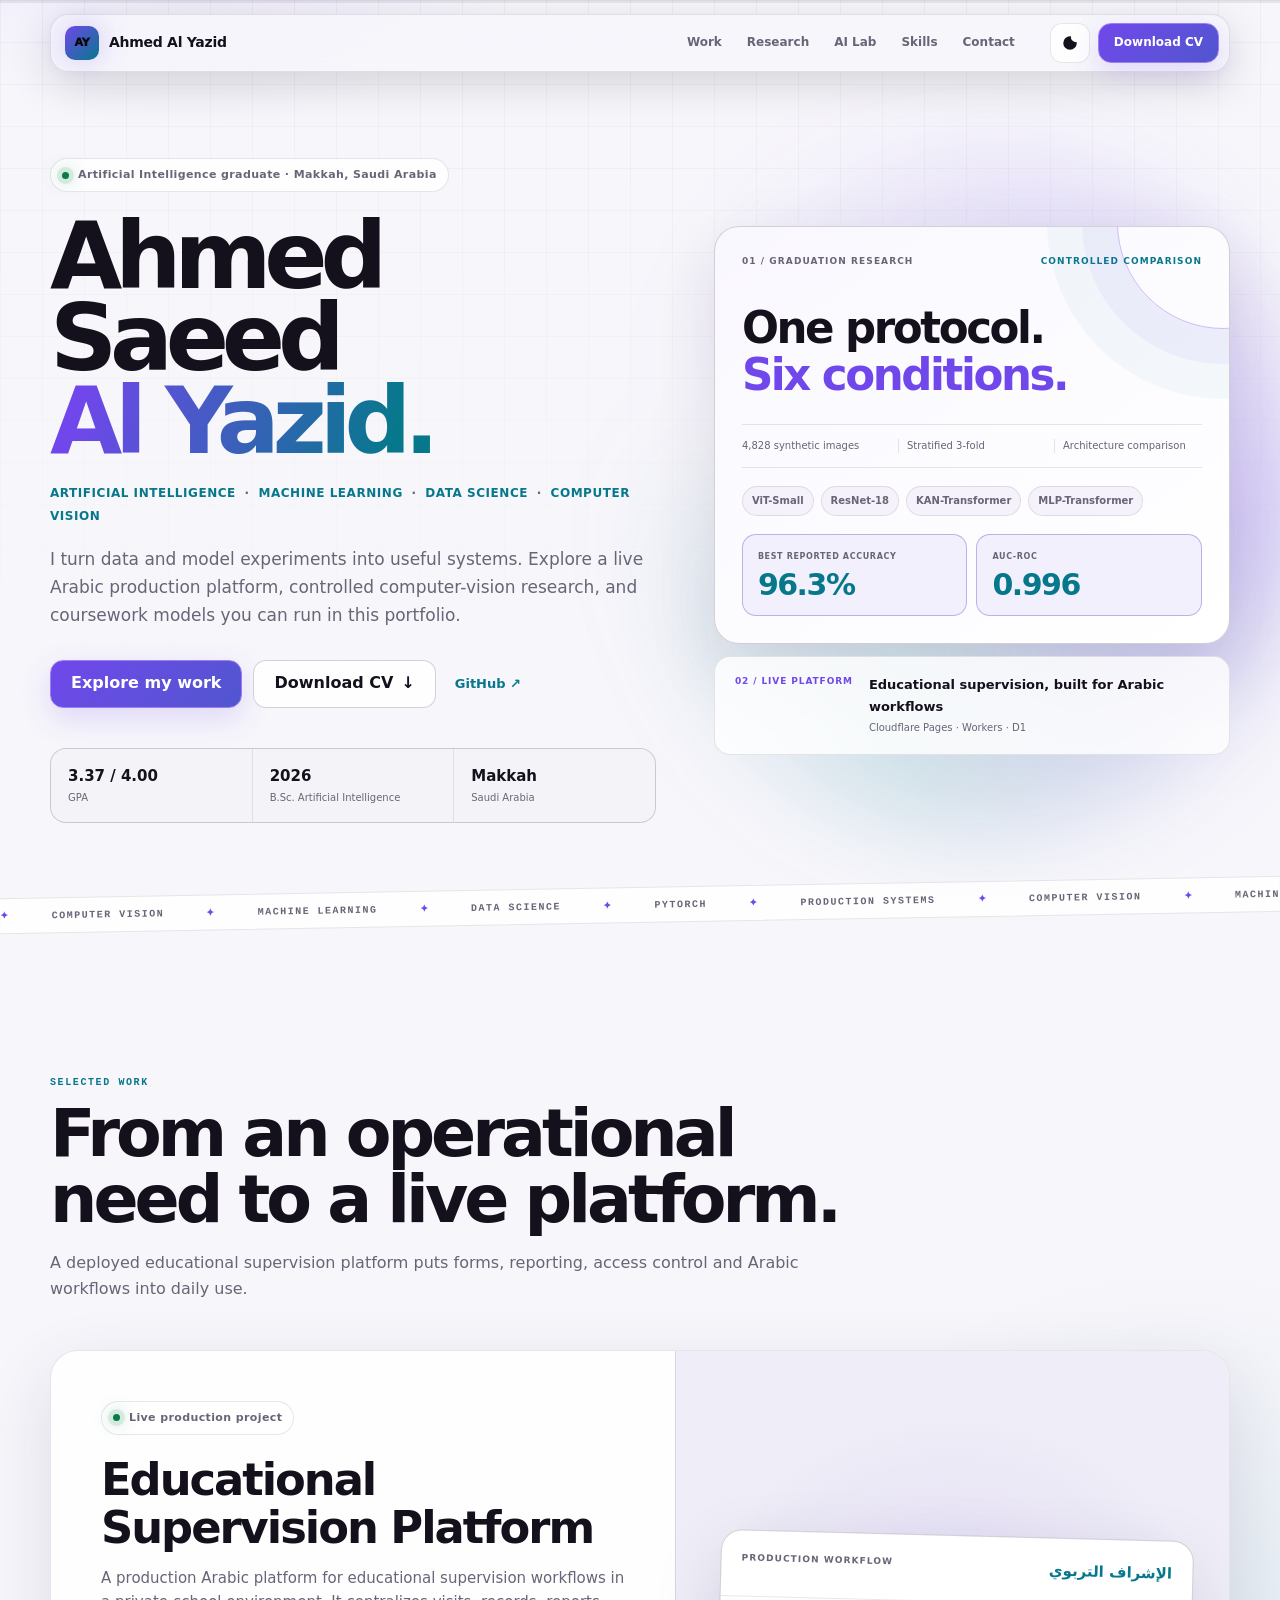
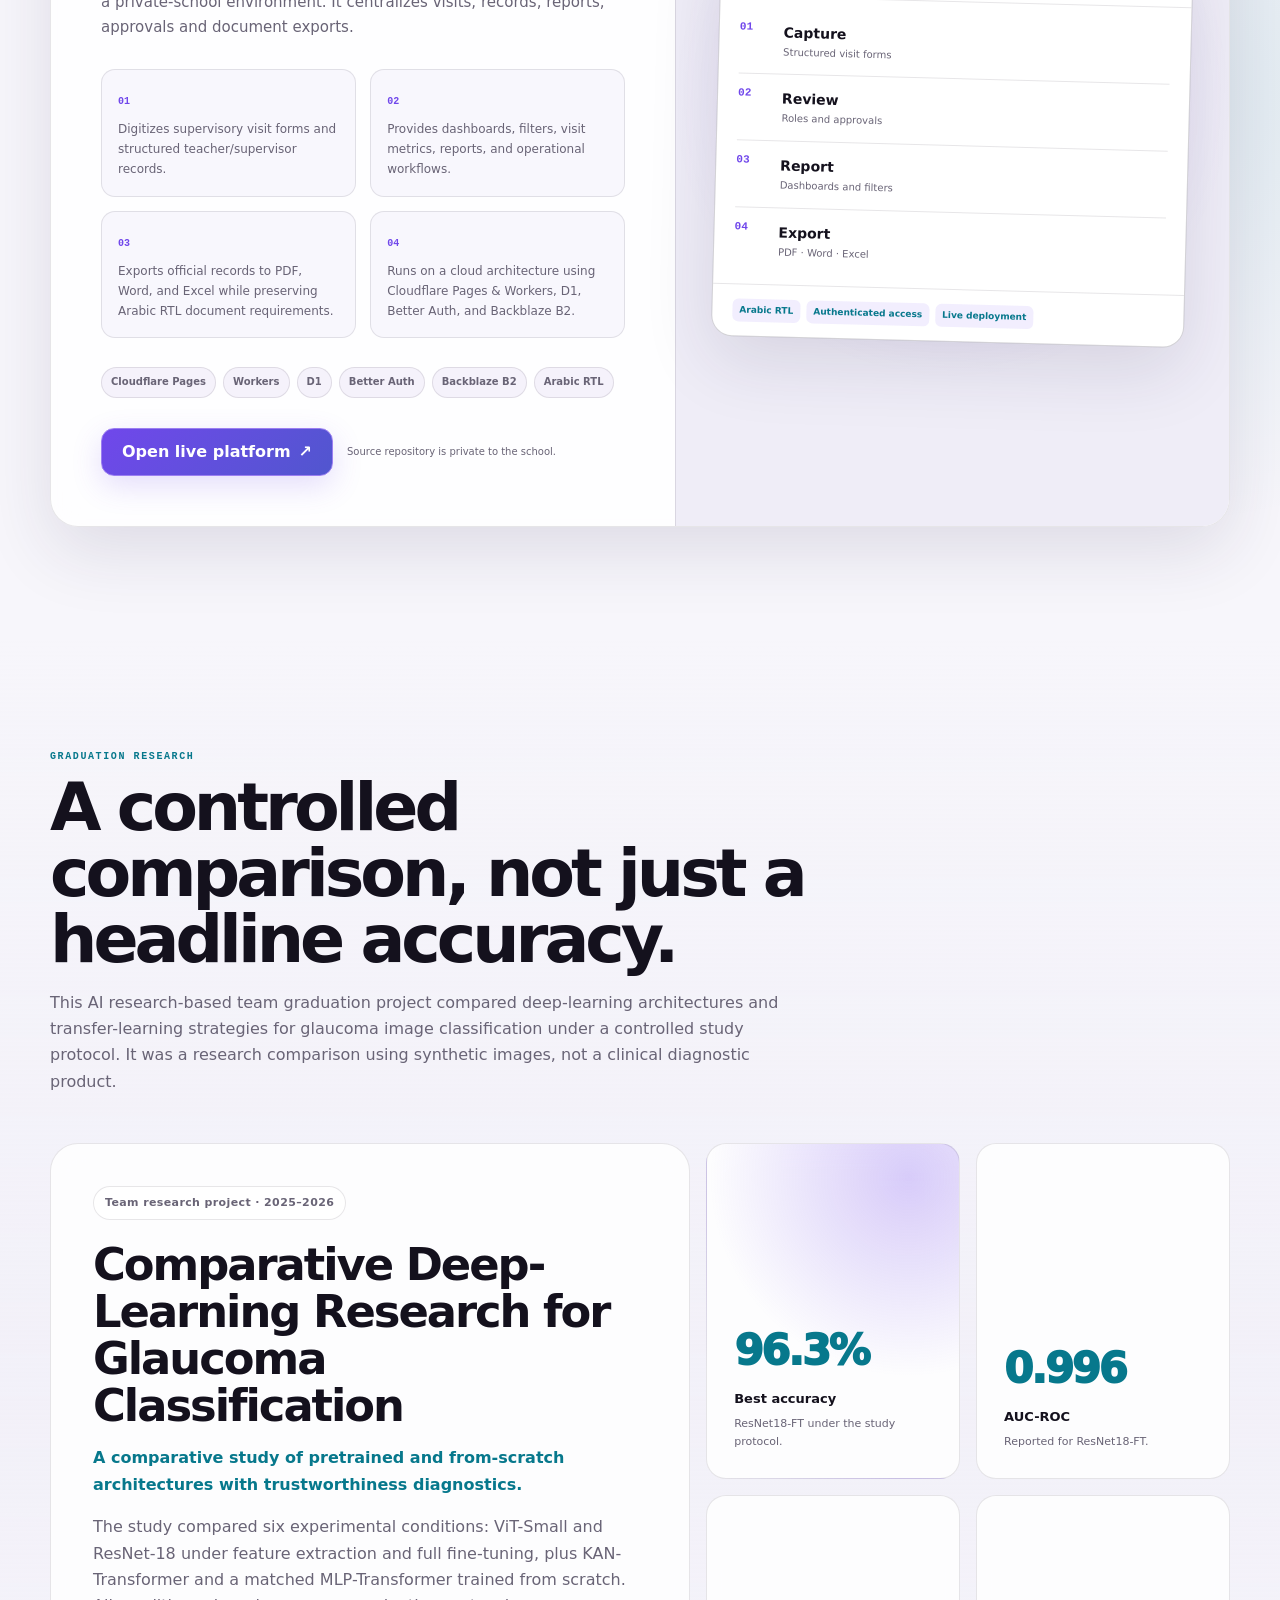
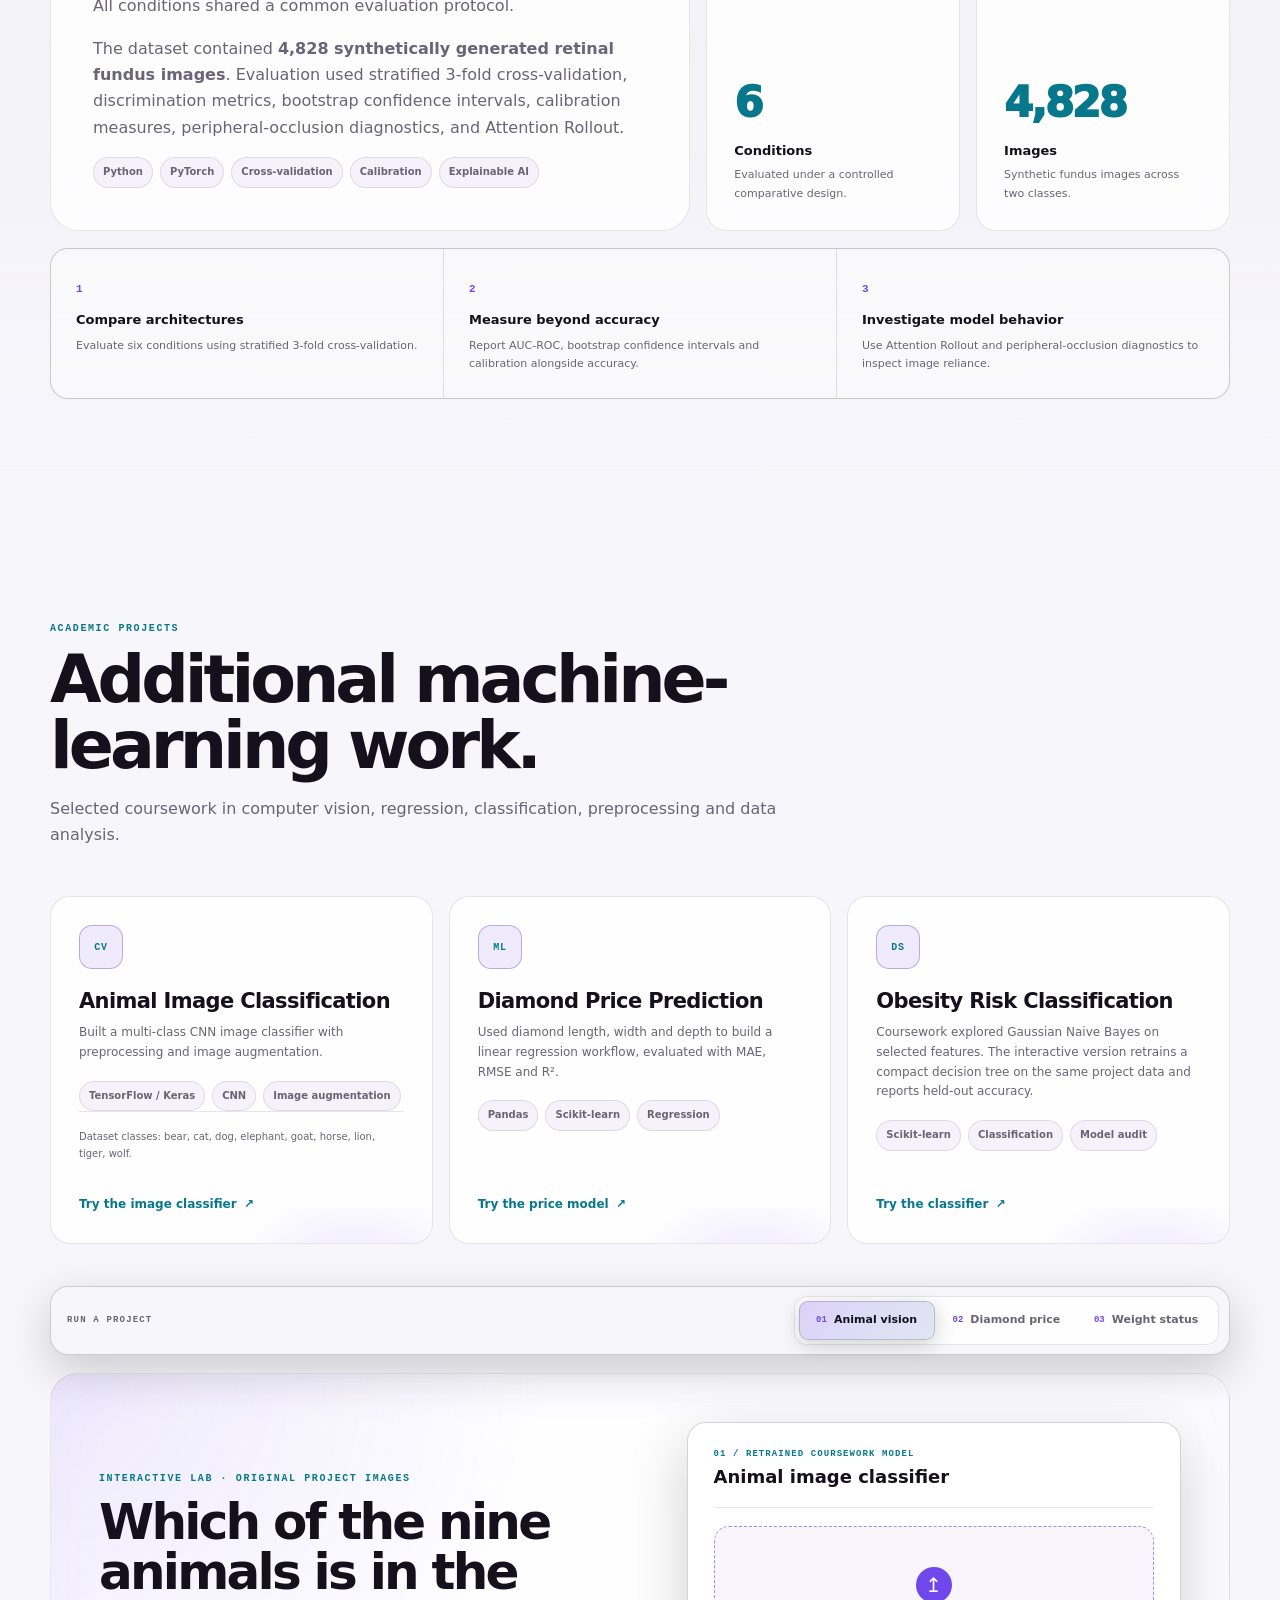
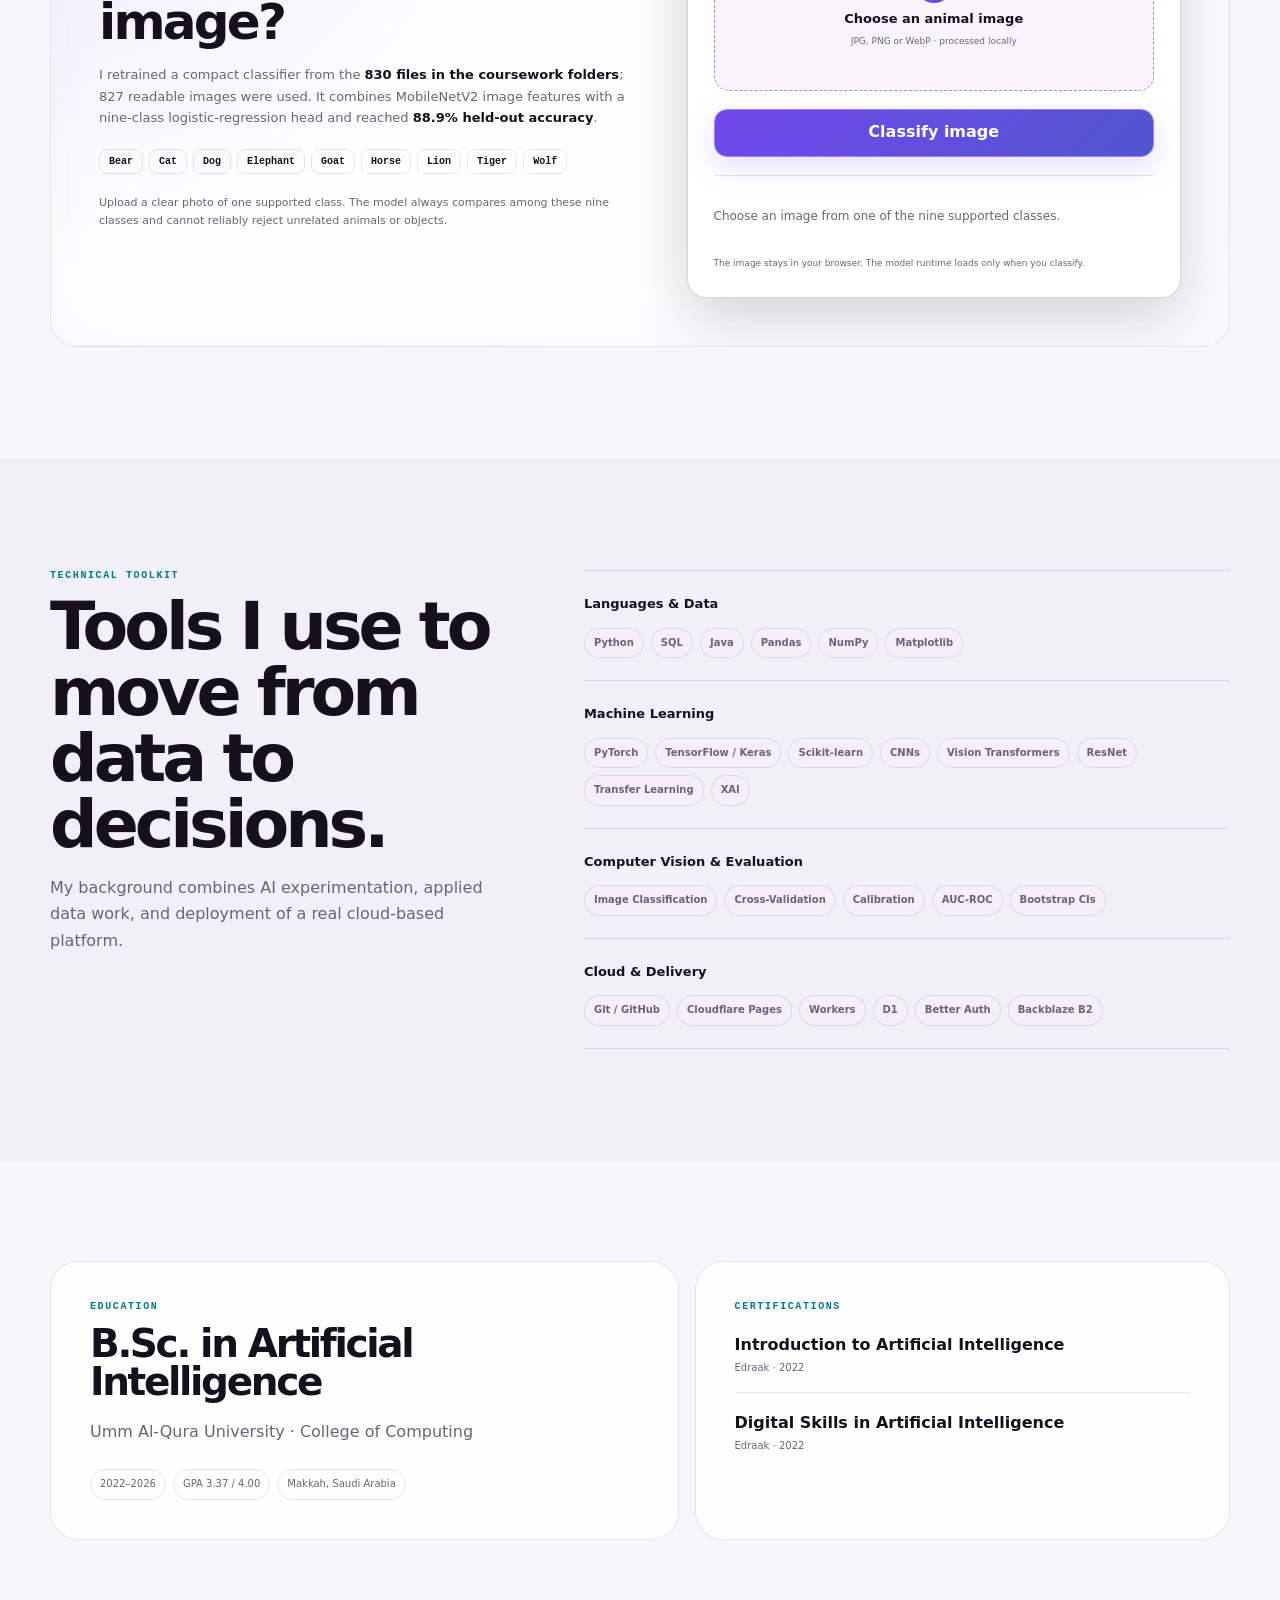
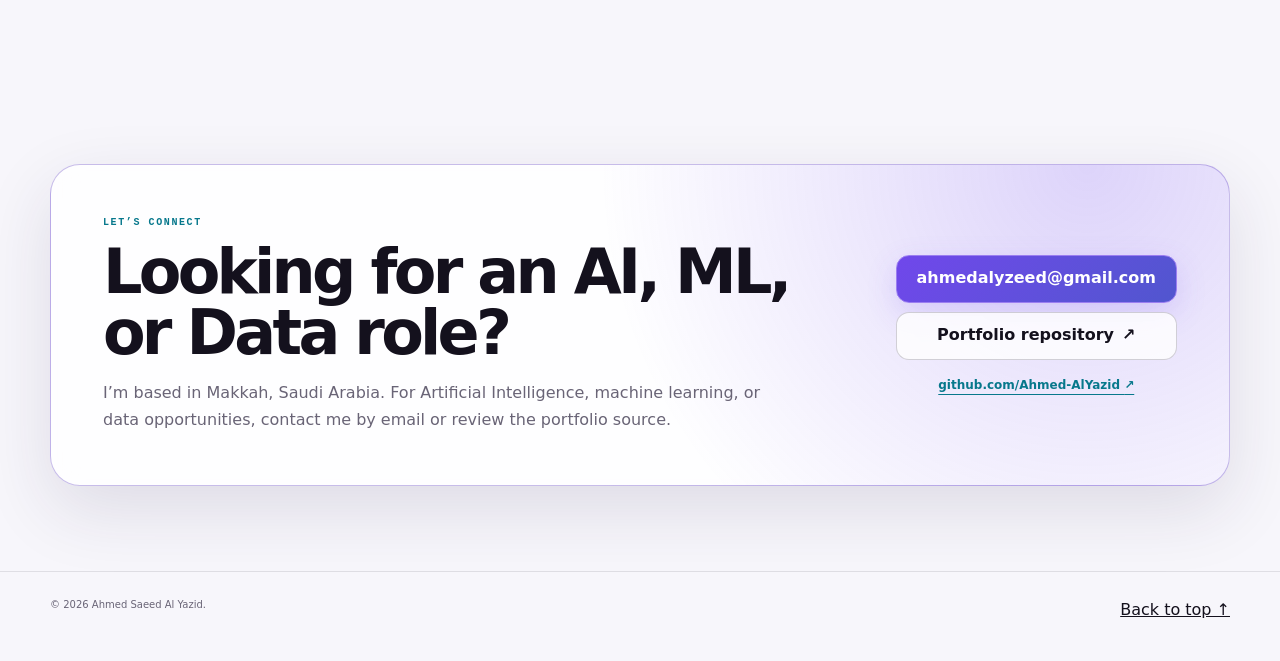
==== index.html @ 0f3a3358 "fix: stabilize progress while switching labs" ====
<!doctype html>
<html lang="en">
<head>
  <meta charset="utf-8" />
  <meta name="viewport" content="width=device-width, initial-scale=1" />
  <meta name="theme-color" content="#07070b" />
  <meta name="description" content="Ahmed Saeed Al Yazid is an Artificial Intelligence graduate working in machine learning, data science and computer vision. Explore his team research and live educational platform." />
  <meta name="author" content="Ahmed Saeed Al Yazid" />
  <meta name="robots" content="index,follow" />
  <meta property="og:type" content="website" />
  <meta property="og:title" content="Ahmed Saeed Al Yazid — AI & Machine Learning" />
  <meta property="og:description" content="Artificial Intelligence, machine learning, data science and computer vision: team research and a live educational platform." />
  <meta property="og:image" content="https://ahmed-portfolio-2e0.pages.dev/assets/og-card.png" />
  <meta property="og:url" content="https://ahmed-portfolio-2e0.pages.dev/" />
  <meta name="twitter:card" content="summary_large_image" />
  <meta name="twitter:title" content="Ahmed Saeed Al Yazid — AI & Machine Learning" />
  <meta name="twitter:description" content="Artificial Intelligence, machine learning, data science and computer vision: team research and a live educational platform." />
  <meta name="twitter:image" content="https://ahmed-portfolio-2e0.pages.dev/assets/og-card.png" />
  <title>Ahmed Saeed Al Yazid — AI & Machine Learning</title>
  <link rel="canonical" href="https://ahmed-portfolio-2e0.pages.dev/" />
  <link rel="icon" href="assets/favicon.svg" type="image/svg+xml" />
  <link rel="manifest" href="site.webmanifest" />
  <link rel="stylesheet" href="styles.css" />
  <noscript><style>@media (max-width: 980px) { .desktop-nav { display: flex; position: static; width: 100%; box-shadow: none; border-radius: 16px; } .nav-wrap { flex-wrap: wrap; padding-block: 12px; } .icon-button.menu-toggle { display: none; } }</style></noscript>
  <script type="application/ld+json">
  {
    "@context": "https://schema.org",
    "@type": "Person",
    "name": "Ahmed Saeed Al Yazid",
    "url": "https://ahmed-portfolio-2e0.pages.dev/",
    "sameAs": ["https://github.com/Ahmed-AlYazid"],
    "jobTitle": "Artificial Intelligence Graduate",
    "alumniOf": {
      "@type": "CollegeOrUniversity",
      "name": "Umm Al-Qura University"
    },
    "address": {
      "@type": "PostalAddress",
      "addressLocality": "Makkah",
      "addressCountry": "SA"
    }
  }
  </script>
</head>
<body id="top">
  <a class="skip-link" href="#main">Skip to content</a>
  <div class="scroll-progress" aria-hidden="true"><span id="scrollProgress"></span></div>

  <header class="site-header">
    <div class="container nav-wrap">
      <a class="brand" href="#top" aria-label="AY — Ahmed Al Yazid home">
        <span class="brand-mark" aria-hidden="true">AY</span>
        <span class="brand-name">Ahmed Al Yazid</span>
      </a>
      <nav class="desktop-nav" id="primaryNav" aria-label="Primary navigation">
        <a href="#work">Work</a>
        <a href="#research">Research</a>
        <a href="#projects">AI Lab</a>
        <a href="#skills">Skills</a>
        <a href="#contact">Contact</a>
        <a class="mobile-nav-cv" href="assets/Ahmed_Al_Yazid_CV.pdf" download>Download CV</a>
      </nav>
      <div class="nav-actions">
        <button class="icon-button" id="themeToggle" type="button" aria-label="Switch color theme" title="Switch color theme">
          <svg viewBox="0 0 24 24" aria-hidden="true"><path d="M12 3a9 9 0 1 0 9 9c0-.4 0-.8-.1-1.2A7 7 0 0 1 13.2 3H12Z"/></svg>
        </button>
        <a class="button button-small" href="assets/Ahmed_Al_Yazid_CV.pdf" download>Download CV</a>
        <button class="icon-button menu-toggle" id="menuToggle" type="button" aria-label="Open menu" aria-controls="primaryNav" aria-expanded="false">
          <svg viewBox="0 0 24 24" aria-hidden="true"><path d="M4 6h16v2H4zm0 5h16v2H4zm0 5h16v2H4z"/></svg>
        </button>
      </div>
    </div>
  </header>

  <main id="main">
    <section class="hero section">
      <div class="container hero-grid">
        <div class="hero-copy">
          <div class="eyebrow"><span class="status-dot"></span> Artificial Intelligence graduate · Makkah, Saudi Arabia</div>
          <h1>Ahmed Saeed<br><span class="gradient-text">Al Yazid.</span></h1>
          <p class="hero-role">Artificial Intelligence <span>·</span> Machine Learning <span>·</span> Data Science <span>·</span> Computer Vision</p>
          <p class="hero-lead">I turn data and model experiments into useful systems. Explore a live Arabic production platform, controlled computer-vision research, and coursework models you can run in this portfolio.</p>
          <div class="hero-actions">
            <a class="button" href="#work">Explore my work</a>
            <a class="button button-ghost" href="assets/Ahmed_Al_Yazid_CV.pdf" download>Download CV <span aria-hidden="true">↓</span></a>
            <a class="hero-github" href="https://github.com/Ahmed-AlYazid" target="_blank" rel="noopener noreferrer">GitHub <span aria-hidden="true">↗</span></a>
          </div>
          <div class="hero-meta">
            <div><strong>3.37 / 4.00</strong><span>GPA</span></div>
            <div><strong>2026</strong><span>B.Sc. Artificial Intelligence</span></div>
            <div><strong>Makkah</strong><span>Saudi Arabia</span></div>
          </div>
        </div>

        <div class="hero-visual" role="group" aria-label="Research and production highlights">
          <div class="signal-card">
            <div class="signal-top"><span>01 / GRADUATION RESEARCH</span><span class="signal-live">CONTROLLED COMPARISON</span></div>
            <div class="signal-title">One protocol.<br><strong>Six conditions.</strong></div>
            <div class="signal-track"><span>4,828 synthetic images</span><span>Stratified 3-fold</span><span>Architecture comparison</span></div>
            <div class="signal-models"><span>ViT-Small</span><span>ResNet-18</span><span>KAN-Transformer</span><span>MLP-Transformer</span></div>
            <div class="signal-results"><div><small>BEST REPORTED ACCURACY</small><strong>96.3%</strong></div><div><small>AUC-ROC</small><strong>0.996</strong></div></div>
          </div>
          <div class="delivery-note"><span>02 / LIVE PLATFORM</span><strong>Educational supervision, built for Arabic workflows</strong><span>Cloudflare Pages · Workers · D1</span></div>
        </div>
      </div>
      <div class="hero-marquee" aria-hidden="true"><div><span>COMPUTER VISION</span><span>MACHINE LEARNING</span><span>DATA SCIENCE</span><span>PYTORCH</span><span>PRODUCTION SYSTEMS</span><span>COMPUTER VISION</span><span>MACHINE LEARNING</span><span>DATA SCIENCE</span></div></div>
    </section>

    <section class="section" id="work">
      <div class="container">
        <div class="section-heading">
          <div class="kicker">Selected work</div>
          <h2>From an operational need to a live platform.</h2>
          <p>A deployed educational supervision platform puts forms, reporting, access control and Arabic workflows into daily use.</p>
        </div>

        <article class="featured-card">
          <div class="featured-main">
            <div class="project-label"><span class="live-dot"></span> Live production project</div>
            <h3>Educational Supervision Platform</h3>
            <p class="featured-description">A production Arabic platform for educational supervision workflows in a private-school environment. It centralizes visits, records, reports, approvals and document exports.</p>
            <div class="project-points">
              <div><span>01</span><p>Digitizes supervisory visit forms and structured teacher/supervisor records.</p></div>
              <div><span>02</span><p>Provides dashboards, filters, visit metrics, reports, and operational workflows.</p></div>
              <div><span>03</span><p>Exports official records to PDF, Word, and Excel while preserving Arabic RTL document requirements.</p></div>
              <div><span>04</span><p>Runs on a cloud architecture using Cloudflare Pages & Workers, D1, Better Auth, and Backblaze B2.</p></div>
            </div>
            <div class="tags">
              <span>Cloudflare Pages</span><span>Workers</span><span>D1</span><span>Better Auth</span><span>Backblaze B2</span><span>Arabic RTL</span>
            </div>
            <div class="project-actions">
              <a class="button" href="https://almarefah-supervision.pages.dev/" target="_blank" rel="noreferrer">Open live platform <span aria-hidden="true">↗</span></a>
              <span class="privacy-note">Source repository is private to the school.</span>
            </div>
          </div>
          <div class="featured-side" aria-hidden="true">
            <div class="workflow-card">
              <div class="workflow-top"><span>PRODUCTION WORKFLOW</span><strong dir="rtl" lang="ar">الإشراف التربوي</strong></div>
              <div class="workflow-steps">
                <div><span>01</span><strong>Capture</strong><small>Structured visit forms</small></div>
                <div><span>02</span><strong>Review</strong><small>Roles and approvals</small></div>
                <div><span>03</span><strong>Report</strong><small>Dashboards and filters</small></div>
                <div><span>04</span><strong>Export</strong><small>PDF · Word · Excel</small></div>
              </div>
              <div class="workflow-bottom"><span>Arabic RTL</span><span>Authenticated access</span><span>Live deployment</span></div>
            </div>
          </div>
        </article>
      </div>
    </section>

    <section class="section research-section" id="research">
      <div class="container">
        <div class="section-heading">
          <div class="kicker">Graduation research</div>
          <h2>A controlled comparison, not just a headline accuracy.</h2>
          <p>This AI research-based team graduation project compared deep-learning architectures and transfer-learning strategies for glaucoma image classification under a controlled study protocol. It was a research comparison using synthetic images, not a clinical diagnostic product.</p>
        </div>

        <div class="research-grid">
          <article class="research-story">
            <div class="research-badge">Team research project · 2025–2026</div>
            <h3>Comparative Deep-Learning Research for Glaucoma Classification</h3>
            <p class="research-subtitle">A comparative study of pretrained and from-scratch architectures with trustworthiness diagnostics.</p>
            <p>The study compared six experimental conditions: ViT-Small and ResNet-18 under feature extraction and full fine-tuning, plus KAN-Transformer and a matched MLP-Transformer trained from scratch. All conditions shared a common evaluation protocol.</p>
            <p>The dataset contained <strong>4,828 synthetically generated retinal fundus images</strong>. Evaluation used stratified 3-fold cross-validation, discrimination metrics, bootstrap confidence intervals, calibration measures, peripheral-occlusion diagnostics, and Attention Rollout.</p>
            <div class="tags">
              <span>Python</span><span>PyTorch</span><span>Cross-validation</span><span>Calibration</span><span>Explainable AI</span>
            </div>
          </article>

          <div class="research-metrics">
            <div class="metric-card metric-primary">
              <span class="metric-value">96.3%</span>
              <strong>Best accuracy</strong>
              <p>ResNet18-FT under the study protocol.</p>
            </div>
            <div class="metric-card">
              <span class="metric-value">0.996</span>
              <strong>AUC-ROC</strong>
              <p>Reported for ResNet18-FT.</p>
            </div>
            <div class="metric-card">
              <span class="metric-value">6</span>
              <strong>Conditions</strong>
              <p>Evaluated under a controlled comparative design.</p>
            </div>
            <div class="metric-card">
              <span class="metric-value">4,828</span>
              <strong>Images</strong>
              <p>Synthetic fundus images across two classes.</p>
            </div>
          </div>
        </div>

        <div class="research-method">
          <div><span>1</span><strong>Compare architectures</strong><p>Evaluate six conditions using stratified 3-fold cross-validation.</p></div>
          <div><span>2</span><strong>Measure beyond accuracy</strong><p>Report AUC-ROC, bootstrap confidence intervals and calibration alongside accuracy.</p></div>
          <div><span>3</span><strong>Investigate model behavior</strong><p>Use Attention Rollout and peripheral-occlusion diagnostics to inspect image reliance.</p></div>
        </div>
      </div>
    </section>

    <section class="section" id="projects">
      <div class="container">
        <div class="section-heading">
          <div class="kicker">Academic projects</div>
          <h2>Additional machine-learning work.</h2>
            <p>Selected coursework in computer vision, regression, classification, preprocessing and data analysis.</p>
        </div>
        <div class="project-grid">
          <article class="project-card">
            <div class="project-icon">CV</div>
            <h3>Animal Image Classification</h3>
            <p>Built a multi-class CNN image classifier with preprocessing and image augmentation.</p>
            <div class="tags"><span>TensorFlow / Keras</span><span>CNN</span><span>Image augmentation</span></div>
            <p class="project-classes">Dataset classes: bear, cat, dog, elephant, goat, horse, lion, tiger, wolf.</p>
            <a class="project-demo-link" href="#animal-demo">Try the image classifier <span aria-hidden="true">↗</span></a>
          </article>
          <article class="project-card">
            <div class="project-icon">ML</div>
            <h3>Diamond Price Prediction</h3>
            <p>Used diamond length, width and depth to build a linear regression workflow, evaluated with MAE, RMSE and R².</p>
            <div class="tags"><span>Pandas</span><span>Scikit-learn</span><span>Regression</span></div>
            <a class="project-demo-link" href="#diamond-demo">Try the price model <span aria-hidden="true">↗</span></a>
          </article>
          <article class="project-card">
            <div class="project-icon">DS</div>
            <h3>Obesity Risk Classification</h3>
            <p>Coursework explored Gaussian Naive Bayes on selected features. The interactive version retrains a compact decision tree on the same project data and reports held-out accuracy.</p>
            <div class="tags"><span>Scikit-learn</span><span>Classification</span><span>Model audit</span></div>
            <a class="project-demo-link" href="#obesity-demo">Try the classifier <span aria-hidden="true">↗</span></a>
          </article>
        </div>

        <div class="labs-shell" id="interactiveLabs">
          <nav class="lab-switcher" aria-label="Choose an interactive AI demonstration">
            <span class="lab-switcher-label">Run a project</span>
            <div class="lab-tabs" id="labTabs">
              <a class="lab-tab" href="#animal-demo" data-lab-target="animal-demo"><span>01</span>Animal vision</a>
              <a class="lab-tab" href="#diamond-demo" data-lab-target="diamond-demo"><span>02</span>Diamond price</a>
              <a class="lab-tab" href="#obesity-demo" data-lab-target="obesity-demo"><span>03</span>Weight status</a>
            </div>
          </nav>

        <div class="lab-panel" id="animal-demo" data-lab-panel aria-label="Animal image classifier demonstration">
          <div class="lab-copy">
            <div class="kicker">Interactive lab · Original project images</div>
            <h3>Which of the nine animals is in the image?</h3>
            <p>I retrained a compact classifier from the <strong>830 files in the coursework folders</strong>; 827 readable images were used. It combines MobileNetV2 image features with a nine-class logistic-regression head and reached <strong>88.9% held-out accuracy</strong>.</p>
            <div class="animal-class-list" aria-label="Supported animal classes">
              <span>Bear</span><span>Cat</span><span>Dog</span><span>Elephant</span><span>Goat</span><span>Horse</span><span>Lion</span><span>Tiger</span><span>Wolf</span>
            </div>
            <p class="lab-source">Upload a clear photo of one supported class. The model always compares among these nine classes and cannot reliably reject unrelated animals or objects.</p>
          </div>
          <form class="demo-form animal-form" id="animalForm">
            <div class="form-heading"><span>01 / RETRAINED COURSEWORK MODEL</span><strong>Animal image classifier</strong></div>
            <label class="upload-zone" for="animalImage">
              <input id="animalImage" name="image" type="file" accept="image/jpeg,image/png,image/webp" required />
              <span class="upload-icon" aria-hidden="true">↥</span>
              <strong>Choose an animal image</strong>
              <span>JPG, PNG or WebP · processed locally</span>
            </label>
            <div class="animal-preview" id="animalPreview" hidden><img id="animalPreviewImage" alt="Selected animal preview" /></div>
            <button class="button" type="submit">Classify image</button>
            <div class="demo-result" id="animalResult" role="status" aria-live="polite">Choose an image from one of the nine supported classes.</div>
            <p class="form-privacy">The image stays in your browser. The model runtime loads only when you classify.</p>
          </form>
        </div>

        <div class="lab-panel" id="diamond-demo" data-lab-panel aria-label="Diamond price regression demonstration">
          <div class="lab-copy">
            <div class="kicker">Interactive lab</div>
            <h3>Put the diamond model to work.</h3>
            <p>Enter a diamond's three dimensions to run the <strong>linear regression from my coursework</strong>. I reproduced its coefficients from the original 500-row project dataset using the same 80/20 split and random seed as the notebook.</p>
            <p class="lab-source">On the held-out test set: MAE $241, RMSE $329, R² 0.904. Estimates use dimensions only and are an experiment, not an appraisal or sale price.</p>
          </div>
          <form class="demo-form" id="diamondForm">
            <div class="form-heading"><span>02 / ORIGINAL PROJECT MODEL</span><strong>Diamond price estimate</strong></div>
            <div class="form-grid">
              <label for="diamondX">Length <span>millimeters</span><input id="diamondX" name="x" type="text" inputmode="decimal" lang="en-US" dir="ltr" data-western-number data-min="3.79" data-max="6.9" pattern="[0-9]+([.][0-9]+)?" value="3.95" autocomplete="off" spellcheck="false" required /></label>
              <label for="diamondY">Width <span>millimeters</span><input id="diamondY" name="y" type="text" inputmode="decimal" lang="en-US" dir="ltr" data-western-number data-min="3.75" data-max="6.9" pattern="[0-9]+([.][0-9]+)?" value="3.98" autocomplete="off" spellcheck="false" required /></label>
              <label for="diamondZ">Depth <span>millimeters</span><input id="diamondZ" name="z" type="text" inputmode="decimal" lang="en-US" dir="ltr" data-western-number data-min="2.27" data-max="4.33" pattern="[0-9]+([.][0-9]+)?" value="2.43" autocomplete="off" spellcheck="false" required /></label>
            </div>
            <button class="button" type="submit">Estimate price</button>
            <div class="demo-result" id="diamondResult" role="status" aria-live="polite">Use the sample values or enter your own dimensions.</div>
            <p class="form-privacy">The model runs in your browser. Dimensions are not sent or saved.</p>
          </form>
        </div>

        <div class="lab-panel lab-panel-secondary" id="obesity-demo" data-lab-panel aria-label="Weight-status classification demonstration">
          <div class="lab-copy">
            <div class="kicker">Interactive lab · Coursework data</div>
            <h3>Explore the classification workflow.</h3>
            <p>This demo uses a compact decision tree retrained on the <strong>same five inputs and 2,086 records</strong> used by the obesity coursework. It achieved 89.6% accuracy on a 626-record holdout. The saved Gaussian Naive Bayes report did not reproduce from the available CSV, so this is a clearly identified retraining.</p>
            <p class="lab-source">The underlying <a href="https://archive.ics.uci.edu/dataset/544/estimation+of+obesity+levels+based+on+eating+habits+and+physical+condition" target="_blank" rel="noopener noreferrer">UCI dataset</a> is largely synthetic and comes from a limited population. This demonstration is not a diagnosis or personal health assessment.</p>
          </div>
          <form class="demo-form" id="obesityForm">
            <div class="form-heading"><span>03 / PROJECT DATA RETRAINING</span><strong>Weight-status classifier</strong></div>
            <div class="form-grid obesity-fields">
              <label for="obesityHeight">Height <span>centimeters</span><input id="obesityHeight" name="height" type="text" inputmode="decimal" lang="en-US" dir="ltr" data-western-number data-min="145" data-max="198" pattern="[0-9]+([.][0-9]+)?" value="170" autocomplete="off" spellcheck="false" required /></label>
              <label for="obesityWeight">Weight <span>kilograms</span><input id="obesityWeight" name="weight" type="text" inputmode="decimal" lang="en-US" dir="ltr" data-western-number data-min="39" data-max="165.1" pattern="[0-9]+([.][0-9]+)?" value="75" autocomplete="off" spellcheck="false" required /></label>
              <label for="familyHistory">Family history of overweight <select id="familyHistory" name="family" required><option value="1">Yes</option><option value="0">No</option></select></label>
              <label for="calorieMonitoring">Monitors calorie intake <select id="calorieMonitoring" name="scc" required><option value="0">No</option><option value="1">Yes</option></select></label>
              <label for="walkingTransport">Walking as transportation <select id="walkingTransport" name="walking" required><option value="0">No</option><option value="1">Yes</option></select></label>
            </div>
            <button class="button" type="submit">Classify sample</button>
            <div class="demo-result" id="obesityResult" role="status" aria-live="polite">Use the sample values or enter your own data.</div>
            <p class="form-privacy">Processed in your browser. No inputs are sent or saved.</p>
          </form>
        </div>
        </div>
      </div>
    </section>

    <section class="section skills-section" id="skills">
      <div class="container skills-layout">
        <div class="section-heading">
          <div class="kicker">Technical toolkit</div>
          <h2>Tools I use to move from data to decisions.</h2>
          <p>My background combines AI experimentation, applied data work, and deployment of a real cloud-based platform.</p>
        </div>
        <div class="skills-groups">
          <div class="skill-group">
            <h3>Languages & Data</h3>
            <div class="skill-list"><span>Python</span><span>SQL</span><span>Java</span><span>Pandas</span><span>NumPy</span><span>Matplotlib</span></div>
          </div>
          <div class="skill-group">
            <h3>Machine Learning</h3>
            <div class="skill-list"><span>PyTorch</span><span>TensorFlow / Keras</span><span>Scikit-learn</span><span>CNNs</span><span>Vision Transformers</span><span>ResNet</span><span>Transfer Learning</span><span>XAI</span></div>
          </div>
          <div class="skill-group">
            <h3>Computer Vision & Evaluation</h3>
            <div class="skill-list"><span>Image Classification</span><span>Cross-Validation</span><span>Calibration</span><span>AUC-ROC</span><span>Bootstrap CIs</span></div>
          </div>
          <div class="skill-group">
            <h3>Cloud & Delivery</h3>
            <div class="skill-list"><span>Git / GitHub</span><span>Cloudflare Pages</span><span>Workers</span><span>D1</span><span>Better Auth</span><span>Backblaze B2</span></div>
          </div>
        </div>
      </div>
    </section>

    <section class="section education-section">
      <div class="container education-grid">
        <article class="education-card">
          <div class="kicker">Education</div>
          <h2>B.Sc. in Artificial Intelligence</h2>
          <p class="education-school">Umm Al-Qura University · College of Computing</p>
          <div class="education-meta"><span>2022–2026</span><span>GPA 3.37 / 4.00</span><span>Makkah, Saudi Arabia</span></div>
        </article>
        <article class="cert-card">
          <div class="kicker">Certifications</div>
          <ul>
            <li><strong>Introduction to Artificial Intelligence</strong><span>Edraak · 2022</span></li>
            <li><strong>Digital Skills in Artificial Intelligence</strong><span>Edraak · 2022</span></li>
          </ul>
        </article>
      </div>
    </section>

    <section class="section contact-section" id="contact">
      <div class="container contact-card">
        <div>
          <div class="kicker">Let’s connect</div>
          <h2>Looking for an AI, ML, or Data role?</h2>
          <p>I’m based in Makkah, Saudi Arabia. For Artificial Intelligence, machine learning, or data opportunities, contact me by email or review the portfolio source.</p>
        </div>
        <div class="contact-actions">
          <a class="button" href="mailto:ahmedalyzeed@gmail.com">ahmedalyzeed@gmail.com</a>
          <a class="button button-ghost" href="https://github.com/Ahmed-AlYazid/ahmed-portfolio" target="_blank" rel="noreferrer">Portfolio repository <span aria-hidden="true">↗</span></a>
          <a class="text-link" href="https://github.com/Ahmed-AlYazid" target="_blank" rel="noreferrer">github.com/Ahmed-AlYazid <span aria-hidden="true">↗</span></a>
        </div>
      </div>
    </section>
  </main>

  <footer class="site-footer">
    <div class="container footer-row">
      <p>© <span id="year"></span> Ahmed Saeed Al Yazid.</p>
      <a id="backToTop" href="#top">Back to top ↑</a>
    </div>
  </footer>

  <script src="script.js"></script>
</body>
</html>
---- styles.css ----
:root {
  color-scheme: dark;
  --bg: #07070b;
  --bg-soft: #0d0c14;
  --panel: rgba(18, 17, 27, .78);
  --panel-solid: #12111b;
  --panel-2: #181624;
  --text: #f7f5ff;
  --muted: #aaa5ba;
  --line: rgba(255, 255, 255, .09);
  --line-strong: rgba(255, 255, 255, .18);
  --accent: #a78bfa;
  --accent-2: #67e8f9;
  --accent-ink: #09060f;
  --success: #7ef2b2;
  --shadow: 0 28px 90px rgba(0, 0, 0, .34);
  --container: 1180px;
  --radius: 28px;
  --radius-sm: 20px;
}

:root[data-theme="light"] {
  color-scheme: light;
  --bg: #f7f6fb;
  --bg-soft: #efedf7;
  --panel: rgba(255, 255, 255, .82);
  --panel-solid: #fff;
  --panel-2: #f3f0fb;
  --text: #14111d;
  --muted: #696476;
  --line: rgba(24, 18, 37, .10);
  --line-strong: rgba(24, 18, 37, .19);
  --accent: #7047eb;
  --accent-2: #07788c;
  --accent-ink: #fff;
  --success: #087c45;
  --shadow: 0 24px 70px rgba(43, 34, 73, .12);
}

* { box-sizing: border-box; }
html { scroll-behavior: smooth; scroll-padding-top: 92px; }
body {
  margin: 0;
  min-width: 280px;
  overflow-x: hidden;
  background:
    radial-gradient(circle at 15% -5%, color-mix(in srgb, var(--accent) 19%, transparent), transparent 30rem),
    radial-gradient(circle at 92% 24%, color-mix(in srgb, var(--accent-2) 10%, transparent), transparent 27rem),
    var(--bg);
  color: var(--text);
  font-family: Inter, ui-sans-serif, system-ui, -apple-system, BlinkMacSystemFont, "Segoe UI", sans-serif;
  line-height: 1.65;
  text-rendering: optimizeLegibility;
}
body::before {
  content: "";
  position: fixed;
  inset: 0;
  z-index: -1;
  pointer-events: none;
  opacity: .36;
  background-image: linear-gradient(var(--line) 1px, transparent 1px), linear-gradient(90deg, var(--line) 1px, transparent 1px);
  background-size: 42px 42px;
  mask-image: linear-gradient(to bottom, #000, transparent 82%);
}
a, button, input, select { -webkit-tap-highlight-color: transparent; }
a { color: inherit; }
img { max-width: 100%; }
button, input, select { font: inherit; }
::selection { color: #fff; background: #7147e9; }

.container { width: min(calc(100% - 40px), var(--container)); margin-inline: auto; }
.section { position: relative; padding: 112px 0; }
.skip-link { position: fixed; z-index: 100; top: 10px; left: 10px; transform: translateY(-150%); padding: 10px 15px; border-radius: 10px; background: var(--text); color: var(--bg); text-decoration: none; font-weight: 800; }
.skip-link:focus { transform: none; }
.scroll-progress { position: fixed; z-index: 90; inset: 0 0 auto; height: 3px; pointer-events: none; background: color-mix(in srgb, var(--line) 72%, transparent); }
.scroll-progress span { display: block; width: 100%; height: 100%; transform: scaleX(0); transform-origin: left; background: linear-gradient(90deg, var(--accent), var(--accent-2)); box-shadow: 0 0 18px color-mix(in srgb, var(--accent-2) 45%, transparent); will-change: transform; }
:focus-visible { outline: 3px solid var(--accent-2); outline-offset: 4px; }

.site-header { position: sticky; z-index: 50; top: 0; padding: 14px 0; pointer-events: none; }
.nav-wrap { min-height: 58px; display: flex; align-items: center; gap: 24px; padding: 8px 10px 8px 14px; border: 1px solid var(--line); border-radius: 18px; background: color-mix(in srgb, var(--bg) 78%, transparent); backdrop-filter: blur(22px); box-shadow: 0 12px 45px rgba(0,0,0,.14); pointer-events: auto; }
.brand { display: inline-flex; align-items: center; gap: 10px; text-decoration: none; white-space: nowrap; }
.brand-mark { width: 34px; height: 34px; display: grid; place-items: center; border-radius: 10px; background: linear-gradient(135deg, var(--accent), var(--accent-2)); color: #09060f; font-size: 11px; font-weight: 950; letter-spacing: -.03em; box-shadow: 0 0 30px color-mix(in srgb, var(--accent) 28%, transparent); }
.brand-name { font-weight: 850; font-size: 14px; letter-spacing: -.02em; }
.desktop-nav { margin-left: auto; display: flex; align-items: center; gap: 3px; }
.desktop-nav a { padding: 9px 11px; border-radius: 9px; color: var(--muted); text-decoration: none; font-size: 12px; font-weight: 750; }
.desktop-nav a:hover { color: var(--text); background: var(--panel-2); }
.desktop-nav a[aria-current="location"] { color: var(--text); background: color-mix(in srgb, var(--accent) 13%, var(--panel-2)); box-shadow: inset 0 0 0 1px color-mix(in srgb, var(--accent) 24%, transparent); }
.desktop-nav .mobile-nav-cv { display: none; }
.nav-actions { display: flex; align-items: center; gap: 8px; }
.icon-button { width: 40px; height: 40px; display: grid; place-items: center; cursor: pointer; border: 1px solid var(--line); border-radius: 12px; background: var(--panel); color: var(--text); }
.icon-button:hover { border-color: var(--line-strong); background: var(--panel-2); }
.icon-button svg { width: 18px; height: 18px; fill: currentColor; }
.menu-toggle { display: none; }

.button { position: relative; display: inline-flex; align-items: center; justify-content: center; gap: 8px; min-height: 48px; padding: 0 20px; overflow: hidden; border: 1px solid color-mix(in srgb, var(--accent) 70%, #fff); border-radius: 13px; background: linear-gradient(135deg, var(--accent), color-mix(in srgb, var(--accent) 70%, var(--accent-2))); color: var(--accent-ink); text-decoration: none; font-weight: 900; box-shadow: 0 10px 30px color-mix(in srgb, var(--accent) 18%, transparent); transition: transform .25s ease, box-shadow .25s ease; }
.button::after { content: ""; position: absolute; inset: 0; background: linear-gradient(110deg, transparent 30%, rgba(255,255,255,.32), transparent 65%); transform: translateX(-120%); transition: transform .55s ease; }
.button:hover { transform: translateY(-3px); box-shadow: 0 18px 42px color-mix(in srgb, var(--accent) 26%, transparent); }
.button:hover::after { transform: translateX(120%); }
.button:disabled { cursor: wait; opacity: .7; transform: none; box-shadow: none; }
.button:disabled::after { display: none; }
.button-small { min-height: 40px; padding-inline: 15px; font-size: 12px; }
.button-ghost { color: var(--text); background: var(--panel); border-color: var(--line-strong); box-shadow: none; }
.text-link, .hero-github { color: var(--accent-2); font-weight: 800; text-underline-offset: 5px; }

.hero { min-height: calc(100vh - 86px); display: grid; align-content: center; padding: 72px 0 42px; overflow: hidden; }
.hero-grid { display: grid; grid-template-columns: minmax(0, 1.08fr) minmax(390px, .92fr); gap: 58px; align-items: center; }
.eyebrow, .project-label, .research-badge { width: fit-content; display: inline-flex; align-items: center; gap: 9px; padding: 7px 11px; border: 1px solid var(--line); border-radius: 999px; background: var(--panel); color: var(--muted); font-size: 11px; font-weight: 800; letter-spacing: .035em; backdrop-filter: blur(10px); }
.status-dot, .live-dot { width: 7px; height: 7px; flex: 0 0 auto; border-radius: 50%; background: var(--success); box-shadow: 0 0 0 5px color-mix(in srgb, var(--success) 11%, transparent), 0 0 18px var(--success); }
.hero h1 { max-width: 820px; margin: 23px 0 20px; font-size: clamp(58px, 7.3vw, 104px); line-height: .88; letter-spacing: -.078em; }
.gradient-text { color: transparent; background: linear-gradient(105deg, var(--accent) 10%, var(--accent-2) 88%); -webkit-background-clip: text; background-clip: text; }
.hero-role { margin: 0 0 18px; color: var(--accent-2); font-size: 12px; line-height: 1.9; font-weight: 900; letter-spacing: .045em; text-transform: uppercase; }
.hero-role span { color: var(--muted); padding-inline: 4px; }
.hero-lead { max-width: 720px; margin: 0; color: var(--muted); font-size: 17px; }
.hero-actions { display: flex; flex-wrap: wrap; align-items: center; gap: 11px; margin-top: 30px; }
.hero-github { padding: 12px 8px; text-decoration: none; font-size: 13px; }
.hero-github:hover { text-decoration: underline; }
.hero-meta { max-width: 730px; display: grid; grid-template-columns: repeat(3, 1fr); gap: 1px; margin-top: 40px; overflow: hidden; border: 1px solid var(--line); border-radius: 16px; background: var(--line); }
.hero-meta div { display: flex; flex-direction: column; gap: 2px; padding: 15px 17px; background: color-mix(in srgb, var(--bg) 88%, transparent); }
.hero-meta strong { font-size: 15px; }
.hero-meta span { color: var(--muted); font-size: 10px; }
.hero-visual { position: relative; display: grid; gap: 12px; }
.hero-visual::before { content: ""; position: absolute; inset: -14%; z-index: -1; border-radius: 50%; background: conic-gradient(from 90deg, color-mix(in srgb, var(--accent) 30%, transparent), color-mix(in srgb, var(--accent-2) 18%, transparent), transparent 55%, color-mix(in srgb, var(--accent) 24%, transparent)); filter: blur(46px); animation: glow-drift 10s ease-in-out infinite alternate; }
.signal-card { position: relative; overflow: hidden; padding: 27px; border: 1px solid var(--line-strong); border-radius: 25px; background: linear-gradient(145deg, color-mix(in srgb, var(--panel-solid) 96%, var(--accent)), var(--panel-solid)); box-shadow: var(--shadow); }
.signal-card::after { content: ""; position: absolute; width: 210px; height: 210px; right: -100px; top: -110px; border: 1px solid color-mix(in srgb, var(--accent) 35%, transparent); border-radius: 50%; box-shadow: 0 0 0 35px color-mix(in srgb, var(--accent) 6%, transparent), 0 0 0 70px color-mix(in srgb, var(--accent-2) 4%, transparent); }
.signal-top, .workflow-top { display: flex; justify-content: space-between; gap: 12px; color: var(--muted); font-size: 9px; font-weight: 900; letter-spacing: .12em; }
.signal-live { color: var(--accent-2); text-align: right; }
.signal-title { margin: 36px 0 25px; font-size: clamp(31px, 3.4vw, 46px); line-height: 1.08; letter-spacing: -.055em; font-weight: 750; }
.signal-title strong { color: var(--accent); }
.signal-track { display: grid; grid-template-columns: repeat(3,1fr); gap: 8px; padding: 14px 0; border-block: 1px solid var(--line); }
.signal-track span { color: var(--muted); font-size: 10px; line-height: 1.35; }
.signal-track span + span { border-left: 1px solid var(--line); padding-left: 8px; }
.signal-models, .tags, .skill-list { display: flex; flex-wrap: wrap; gap: 7px; }
.signal-models { padding: 18px 0; }
.signal-models span, .tags span, .skill-list span { padding: 6px 9px; border: 1px solid var(--line); border-radius: 999px; background: color-mix(in srgb, var(--panel-2) 82%, transparent); color: var(--muted); font-size: 10px; font-weight: 750; }
.signal-results { display: grid; grid-template-columns: 1fr 1fr; gap: 9px; }
.signal-results > div { padding: 15px; border: 1px solid color-mix(in srgb, var(--accent) 28%, var(--line)); border-radius: 14px; background: color-mix(in srgb, var(--accent) 8%, var(--panel)); }
.signal-results small { display: block; color: var(--muted); font-size: 8px; font-weight: 900; letter-spacing: .08em; }
.signal-results strong { display: block; margin-top: 7px; color: var(--accent-2); font-size: 30px; line-height: 1; letter-spacing: -.05em; }
.delivery-note { display: grid; grid-template-columns: auto 1fr; gap: 3px 16px; padding: 17px 20px; border: 1px solid var(--line); border-radius: 16px; background: var(--panel); backdrop-filter: blur(16px); }
.delivery-note > span:first-child { grid-row: span 2; color: var(--accent); font-size: 9px; font-weight: 900; letter-spacing: .1em; }
.delivery-note strong { font-size: 13px; }
.delivery-note > span:last-child { color: var(--muted); font-size: 10px; }
.hero-marquee { width: 100%; margin-top: 64px; overflow: hidden; border-block: 1px solid var(--line); transform: rotate(-1deg); background: color-mix(in srgb, var(--panel-solid) 82%, transparent); }
.hero-marquee div { width: max-content; display: flex; gap: 42px; padding: 11px 0; animation: marquee 25s linear infinite; }
.hero-marquee:hover div { animation-play-state: paused; }
.hero-marquee span { color: var(--muted); font: 850 10px ui-monospace, monospace; letter-spacing: .15em; }
.hero-marquee span::before { content: "✦"; margin-right: 42px; color: var(--accent); }

.kicker { margin-bottom: 13px; color: var(--accent-2); font: 900 10px ui-monospace, monospace; letter-spacing: .16em; text-transform: uppercase; }
.section-heading { max-width: 820px; margin-bottom: 48px; }
.section-heading h2, .contact-card h2, .education-card h2 { margin: 0 0 17px; font-size: clamp(40px, 5.2vw, 68px); line-height: .99; letter-spacing: -.06em; }
.section-heading p { max-width: 760px; margin: 0; color: var(--muted); font-size: 16px; }

.featured-card, .research-story, .metric-card, .project-card, .lab-panel, .education-card, .cert-card, .contact-card { border: 1px solid var(--line); background: var(--panel); backdrop-filter: blur(15px); }
.featured-card { display: grid; grid-template-columns: 1.06fr .94fr; overflow: hidden; border-radius: var(--radius); box-shadow: var(--shadow); }
.featured-main { padding: 50px; }
.featured-main h3, .research-story h3 { margin: 21px 0 14px; font-size: clamp(31px, 3.5vw, 45px); line-height: 1.05; letter-spacing: -.045em; }
.featured-description, .research-story > p, .project-card p { color: var(--muted); }
.featured-description { max-width: 700px; font-size: 15px; }
.project-points { display: grid; grid-template-columns: 1fr 1fr; gap: 14px; margin: 29px 0; }
.project-points > div { min-height: 105px; padding: 16px; border: 1px solid var(--line); border-radius: 14px; background: color-mix(in srgb, var(--panel-2) 55%, transparent); }
.project-points span { color: var(--accent); font: 900 10px ui-monospace, monospace; }
.project-points p { margin: 8px 0 0; color: var(--muted); font-size: 12px; }
.project-actions { display: flex; flex-wrap: wrap; align-items: center; gap: 14px; margin-top: 30px; }
.privacy-note { color: var(--muted); font-size: 10px; }
.featured-side { display: grid; place-items: center; min-width: 0; padding: 40px; border-left: 1px solid var(--line); background: radial-gradient(circle at 50% 45%, color-mix(in srgb, var(--accent) 15%, transparent), transparent 55%), var(--bg-soft); }
.workflow-card { width: 100%; overflow: hidden; border: 1px solid var(--line-strong); border-radius: 21px; background: var(--panel-solid); box-shadow: var(--shadow); transform: rotate(1.5deg); transition: transform .3s ease; }
.featured-card:hover .workflow-card { transform: rotate(0deg) translateY(-4px); }
.workflow-top { padding: 20px; border-bottom: 1px solid var(--line); }
.workflow-top strong { color: var(--accent-2); font-size: 15px; letter-spacing: 0; }
.workflow-steps { display: grid; padding: 11px 20px; }
.workflow-steps > div { display: grid; grid-template-columns: 32px 1fr; column-gap: 12px; padding: 13px 0; border-bottom: 1px solid var(--line); }
.workflow-steps > div:last-child { border: 0; }
.workflow-steps span { grid-row: span 2; color: var(--accent); font: 800 11px ui-monospace, monospace; }
.workflow-steps strong { font-size: 14px; }
.workflow-steps small { color: var(--muted); font-size: 10px; }
.workflow-bottom { display: flex; flex-wrap: wrap; gap: 6px; padding: 14px 20px; border-top: 1px solid var(--line); }
.workflow-bottom span { padding: 4px 7px; border-radius: 6px; background: color-mix(in srgb, var(--accent) 9%, transparent); color: var(--accent-2); font-size: 9px; font-weight: 750; }

.research-section { overflow: hidden; background: linear-gradient(180deg, transparent, color-mix(in srgb, var(--bg-soft) 62%, transparent), transparent); }
.research-grid { display: grid; grid-template-columns: 1.1fr .9fr; gap: 16px; }
.research-story { padding: 42px; border-radius: var(--radius); }
.research-subtitle { color: var(--accent-2) !important; font-weight: 750; }
.research-metrics { display: grid; grid-template-columns: 1fr 1fr; gap: 16px; }
.metric-card { min-height: 205px; display: flex; flex-direction: column; justify-content: flex-end; padding: 27px; border-radius: var(--radius-sm); transition: transform .25s ease, border-color .25s ease; }
.metric-card:hover { transform: translateY(-5px); border-color: var(--line-strong); }
.metric-primary { background: radial-gradient(circle at 80% 10%, color-mix(in srgb, var(--accent) 27%, transparent), transparent 55%), var(--panel); }
.metric-value { margin-bottom: 16px; color: var(--accent-2); font-size: 42px; line-height: 1; font-weight: 950; letter-spacing: -.055em; }
.metric-card strong { font-size: 13px; }
.metric-card p { margin: 5px 0 0; color: var(--muted); font-size: 11px; }
.research-method { display: grid; grid-template-columns: repeat(3, 1fr); gap: 1px; margin-top: 17px; overflow: hidden; border: 1px solid var(--line); border-radius: 18px; background: var(--line); }
.research-method > div { padding: 25px; background: var(--panel); }
.research-method span { color: var(--accent); font: 900 11px ui-monospace, monospace; }
.research-method strong { display: block; margin: 9px 0 6px; font-size: 13px; }
.research-method p { margin: 0; color: var(--muted); font-size: 11px; }

.project-grid { display: grid; grid-template-columns: repeat(3, 1fr); gap: 16px; }
.project-card { position: relative; display: flex; flex-direction: column; min-height: 345px; overflow: hidden; padding: 28px; border-radius: var(--radius-sm); transition: transform .3s ease, border-color .3s ease; }
.project-card::before { content: ""; position: absolute; inset: auto -25% -60% 35%; height: 70%; background: radial-gradient(circle, color-mix(in srgb, var(--accent) 20%, transparent), transparent 68%); transition: transform .35s ease; }
.project-card:hover { transform: translateY(-7px); border-color: color-mix(in srgb, var(--accent) 42%, var(--line)); }
.project-card:hover::before { transform: translateY(-15%); }
.project-icon { width: 44px; height: 44px; display: grid; place-items: center; border: 1px solid color-mix(in srgb, var(--accent) 30%, var(--line)); border-radius: 13px; background: color-mix(in srgb, var(--accent) 10%, transparent); color: var(--accent-2); font: 900 10px ui-monospace, monospace; letter-spacing: .08em; }
.project-card h3 { margin: 21px 0 9px; font-size: 21px; line-height: 1.12; letter-spacing: -.03em; }
.project-card p { margin: 0 0 18px; font-size: 12px; }
.project-classes { margin-top: auto !important; padding-top: 17px; border-top: 1px solid var(--line); font-size: 10px !important; }
.project-demo-link { position: relative; display: inline-flex; align-items: center; gap: 7px; width: fit-content; margin-top: auto; padding-top: 15px; color: var(--accent-2); text-decoration: none; font-size: 12px; font-weight: 850; }
.project-demo-link:hover { text-decoration: underline; text-underline-offset: 4px; }

.labs-shell { margin-top: 42px; }
.lab-switcher { position: sticky; z-index: 24; top: 84px; display: flex; align-items: center; justify-content: space-between; gap: 18px; margin-bottom: 18px; padding: 9px 10px 9px 16px; border: 1px solid var(--line-strong); border-radius: 18px; background: color-mix(in srgb, var(--bg) 82%, transparent); box-shadow: 0 15px 45px rgba(0,0,0,.18); backdrop-filter: blur(22px); }
.lab-switcher-label { color: var(--muted); font: 900 9px ui-monospace, monospace; letter-spacing: .13em; text-transform: uppercase; white-space: nowrap; }
.lab-tabs { position: relative; display: grid; grid-template-columns: repeat(3, minmax(0,1fr)); gap: 4px; padding: 4px; border: 1px solid var(--line); border-radius: 13px; background: color-mix(in srgb, var(--panel-solid) 88%, transparent); }
.lab-tab { display: inline-flex; align-items: center; justify-content: center; gap: 7px; min-height: 39px; padding: 0 14px; border-radius: 9px; color: var(--muted); text-decoration: none; font-size: 11px; font-weight: 850; white-space: nowrap; transition: color .2s ease, background .25s ease, box-shadow .25s ease, transform .2s ease; }
.lab-tab span { color: var(--accent); font: 900 9px ui-monospace, monospace; }
.lab-tab:hover { color: var(--text); transform: translateY(-1px); }
.lab-tab.is-active { color: var(--text); background: linear-gradient(135deg, color-mix(in srgb, var(--accent) 18%, var(--panel-2)), color-mix(in srgb, var(--accent-2) 8%, var(--panel-2))); box-shadow: 0 5px 20px rgba(0,0,0,.18), inset 0 0 0 1px var(--line-strong); }
.labs-shell.is-enhanced .lab-panel[hidden] { display: none; }
.labs-shell.is-enhanced .lab-panel { animation: lab-enter .38s cubic-bezier(.2,.7,.2,1) both; }
.lab-panel { position: relative; display: grid; grid-template-columns: minmax(0,1fr) minmax(380px,.92fr); gap: 50px; align-items: center; margin-top: 0; scroll-margin-top: 165px; padding: 48px; overflow: hidden; border-radius: var(--radius); background: radial-gradient(circle at 0 0, color-mix(in srgb, var(--accent) 11%, transparent), transparent 38%), var(--panel); }
.lab-panel::after { content: ""; position: absolute; inset: 0; z-index: -1; pointer-events: none; border-radius: inherit; box-shadow: inset 0 0 70px color-mix(in srgb, var(--accent) 4%, transparent); }
.lab-copy h3 { margin: 0 0 17px; font-size: clamp(32px, 4vw, 50px); line-height: 1; letter-spacing: -.055em; }
.lab-copy p { margin: 0 0 16px; color: var(--muted); font-size: 13px; }
.lab-copy strong { color: var(--text); }
.lab-source { font-size: 11px !important; }
.lab-source a { color: var(--accent-2); text-underline-offset: 3px; }
.lab-panel-secondary { background: radial-gradient(circle at 100% 0, color-mix(in srgb, var(--accent-2) 10%, transparent), transparent 38%), var(--panel); }
.animal-class-list { display: flex; flex-wrap: wrap; gap: 6px; margin: 20px 0; }
.animal-class-list span { padding: 6px 9px; border: 1px solid var(--line); border-radius: 8px; color: var(--text); font: 750 10px ui-monospace, monospace; }
.demo-form { display: grid; gap: 18px; min-width: 0; padding: 26px; border: 1px solid var(--line-strong); border-radius: 19px; background: var(--panel-solid); box-shadow: 0 18px 60px rgba(0,0,0,.18); }
.form-heading { display: grid; gap: 3px; padding-bottom: 15px; border-bottom: 1px solid var(--line); }
.form-heading span { color: var(--accent-2); font: 900 9px ui-monospace, monospace; letter-spacing: .12em; }
.form-heading strong { font-size: 18px; }
.form-grid { display: grid; grid-template-columns: repeat(3, minmax(0,1fr)); gap: 11px; }
.obesity-fields { grid-template-columns: repeat(2, minmax(0,1fr)); }
.form-grid label { min-width: 0; display: grid; align-content: start; gap: 6px; color: var(--text); font-size: 11px; font-weight: 800; }
.form-grid label span { color: var(--muted); font-size: 9px; font-weight: 500; }
.form-grid input, .form-grid select { width: 100%; min-width: 0; padding: 11px 12px; border: 1px solid var(--line-strong); border-radius: 10px; background: var(--bg); color: var(--text); font-size: 13px; }
.form-grid [data-western-number] { direction: ltr; unicode-bidi: isolate; font-family: Inter, "Segoe UI", Arial, sans-serif; font-variant-numeric: tabular-nums; }
.demo-form .button { width: 100%; cursor: pointer; }
.demo-result { min-height: 70px; display: flex; flex-direction: column; justify-content: center; gap: 2px; padding-top: 14px; border-top: 1px solid var(--line); color: var(--muted); font-size: 12px; }
.demo-result strong { color: var(--accent-2); font-size: clamp(25px, 3vw, 34px); line-height: 1.1; letter-spacing: -.03em; }
.demo-result small, .form-privacy { color: var(--muted); font-size: 9px; }
.confidence-meter { width: 100%; height: 6px; margin: 8px 0 5px; overflow: hidden; border-radius: 999px; background: color-mix(in srgb, var(--line-strong) 72%, transparent); }
.confidence-meter span { display: block; width: var(--confidence); height: 100%; border-radius: inherit; background: linear-gradient(90deg, var(--accent), var(--accent-2)); box-shadow: 0 0 18px color-mix(in srgb, var(--accent-2) 38%, transparent); transition: width .55s cubic-bezier(.2,.7,.2,1); }
.form-privacy { margin: -7px 0 0; }
.upload-zone { min-height: 165px; display: grid; place-items: center; align-content: center; gap: 5px; cursor: pointer; border: 1px dashed color-mix(in srgb, var(--accent) 55%, var(--line)); border-radius: 15px; background: color-mix(in srgb, var(--accent) 5%, transparent); text-align: center; transition: border-color .2s ease, background .2s ease; }
.upload-zone:hover { border-color: var(--accent-2); background: color-mix(in srgb, var(--accent) 9%, transparent); }
.upload-zone:has(input:focus-visible) { outline: 3px solid var(--accent-2); outline-offset: 4px; border-color: var(--accent-2); }
.upload-zone input { position: absolute; width: 1px; height: 1px; opacity: 0; }
.upload-zone strong { font-size: 13px; }
.upload-zone > span:last-child { color: var(--muted); font-size: 9px; }
.upload-icon { width: 36px; height: 36px; display: grid; place-items: center; border-radius: 50%; background: var(--accent); color: var(--accent-ink); font-size: 20px; }
.animal-preview { overflow: hidden; height: 190px; border: 1px solid var(--line); border-radius: 14px; background: var(--bg); }
.animal-preview img { width: 100%; height: 100%; object-fit: cover; }

.skills-section { background: color-mix(in srgb, var(--bg-soft) 65%, transparent); }
.skills-layout { display: grid; grid-template-columns: .82fr 1.18fr; gap: 85px; align-items: start; }
.skills-layout .section-heading { position: sticky; top: 110px; margin: 0; }
.skills-groups { display: grid; gap: 0; border-top: 1px solid var(--line); }
.skill-group { padding: 22px 0; border-bottom: 1px solid var(--line); }
.skill-group h3 { margin: 0 0 13px; font-size: 13px; }
.education-section { padding-top: 100px; }
.education-grid { display: grid; grid-template-columns: 1.08fr .92fr; gap: 16px; }
.education-card, .cert-card { padding: 39px; border-radius: var(--radius); }
.education-card h2 { font-size: 39px; }
.education-school { margin: 0 0 24px; color: var(--muted); }
.education-meta { display: flex; flex-wrap: wrap; gap: 7px; }
.education-meta span { padding: 6px 9px; border: 1px solid var(--line); border-radius: 999px; color: var(--muted); font-size: 10px; }
.cert-card ul { list-style: none; display: grid; gap: 17px; margin: 20px 0 0; padding: 0; }
.cert-card li { display: grid; gap: 2px; padding-bottom: 15px; border-bottom: 1px solid var(--line); }
.cert-card li:last-child { border: 0; }
.cert-card span { color: var(--muted); font-size: 10px; }
.contact-section { padding-bottom: 85px; }
.contact-card { position: relative; display: grid; grid-template-columns: 1fr auto; gap: 55px; align-items: center; overflow: hidden; padding: 52px; border-color: color-mix(in srgb, var(--accent) 26%, var(--line)); border-radius: 30px; background: radial-gradient(circle at 88% 0, color-mix(in srgb, var(--accent) 23%, transparent), transparent 45%), var(--panel); box-shadow: var(--shadow); }
.contact-card h2 { font-size: clamp(40px, 5vw, 62px); }
.contact-card p { max-width: 690px; margin: 0; color: var(--muted); }
.contact-actions { min-width: 270px; display: flex; flex-direction: column; gap: 9px; }
.contact-actions .text-link { margin-top: 7px; font-size: 12px; text-align: center; }
.site-footer { padding: 25px 0 38px; border-top: 1px solid var(--line); }
.footer-row { display: flex; justify-content: space-between; gap: 20px; }
.footer-row p { margin: 0; color: var(--muted); font-size: 10px; }

@keyframes glow-drift { to { transform: translate3d(4%, -3%, 0) scale(1.08); } }
@keyframes marquee { to { transform: translateX(-50%); } }
@keyframes lab-enter { from { opacity: .4; transform: translateY(12px) scale(.995); } to { opacity: 1; transform: none; } }

@media (max-width: 1020px) {
  .desktop-nav { display: none; position: absolute; top: calc(100% + 8px); left: 0; right: 0; padding: 12px; border: 1px solid var(--line-strong); border-radius: 15px; background: var(--panel-solid); box-shadow: var(--shadow); flex-direction: column; align-items: stretch; }
  .desktop-nav.is-open { display: flex; }
  .desktop-nav a { padding: 11px; }
  .desktop-nav .mobile-nav-cv { display: block; color: var(--accent-2); }
  .menu-toggle { display: grid; }
  .nav-actions .button-small { display: none; }
  .nav-wrap { position: relative; }
  .hero { min-height: auto; }
  .hero-grid, .featured-card, .research-grid, .skills-layout, .education-grid, .contact-card, .lab-panel { grid-template-columns: minmax(0,1fr); }
  .hero-grid { gap: 50px; }
  .hero-visual { max-width: 680px; }
  .featured-side { border-left: 0; border-top: 1px solid var(--line); }
  .skills-layout { gap: 40px; }
  .skills-layout .section-heading { position: static; }
  .contact-actions { min-width: 0; width: 100%; }
}

@media (max-width: 760px) {
  .container { width: min(calc(100% - 28px), var(--container)); }
  .section { padding: 82px 0; }
  .site-header { padding-top: 9px; }
  .nav-wrap { min-height: 54px; }
  .brand-name { display: none; }
  .hero { padding-top: 60px; }
  .hero h1 { font-size: clamp(49px, 15.5vw, 75px); overflow-wrap: anywhere; }
  .hero-lead { font-size: 15px; }
  .hero-meta { grid-template-columns: 1fr; }
  .hero-meta div + div { border-top: 1px solid var(--line); }
  .hero-marquee { margin-top: 45px; }
  .signal-card { padding: 21px; }
  .signal-top { font-size: 8px; }
  .signal-results strong { font-size: 26px; }
  .section-heading h2, .contact-card h2 { font-size: clamp(36px, 12vw, 52px); }
  .featured-main, .research-story, .lab-panel, .education-card, .cert-card { padding: 25px; }
  .featured-side { padding: 25px; }
  .project-points, .research-metrics, .project-grid, .research-method { grid-template-columns: 1fr; }
  .project-points > div { min-height: auto; }
  .project-card { min-height: 310px; }
  .metric-card { min-height: 155px; }
  .labs-shell { margin-top: 30px; }
  .lab-switcher { top: 76px; display: block; padding: 7px; overflow-x: auto; scrollbar-width: none; }
  .lab-switcher::-webkit-scrollbar { display: none; }
  .lab-switcher-label { display: none; }
  .lab-tabs { min-width: 340px; }
  .lab-tab { padding-inline: 9px; font-size: 10px; }
  .lab-panel { gap: 24px; }
  .demo-form { padding: 19px; }
  .form-grid, .obesity-fields { grid-template-columns: 1fr; }
  .contact-card { padding: 31px 24px; }
  .footer-row { flex-direction: column; }
}

@media (max-width: 370px) {
  .hero-actions .button { width: 100%; }
  .signal-track { grid-template-columns: 1fr; }
  .signal-track span + span { border-left: 0; border-top: 1px solid var(--line); padding: 7px 0 0; }
  .signal-results { grid-template-columns: 1fr; }
  .signal-card { border-radius: 18px; }
}

@media (prefers-reduced-motion: reduce) {
  html { scroll-behavior: auto; }
  *, *::before, *::after { animation-duration: .001ms !important; animation-iteration-count: 1 !important; transition-duration: .001ms !important; }
  .labs-shell.is-enhanced .lab-panel { animation: none; }
}
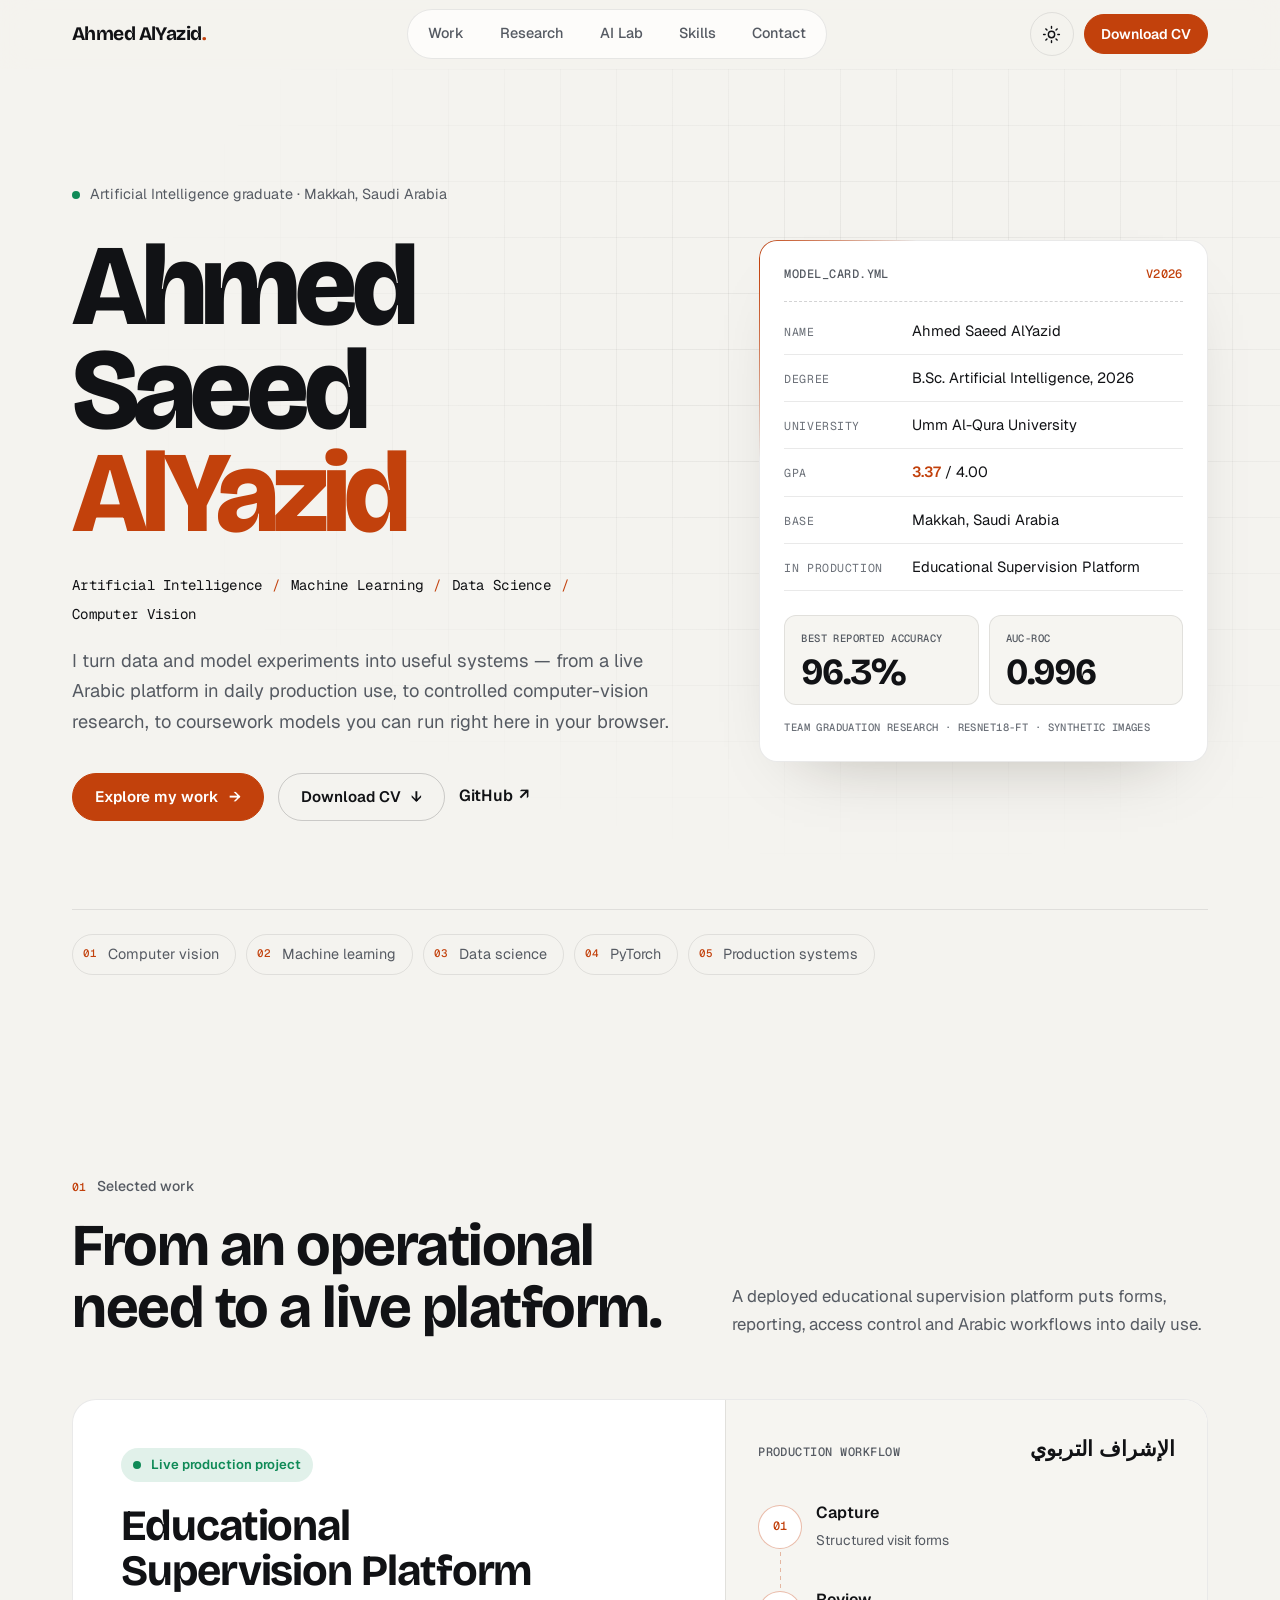
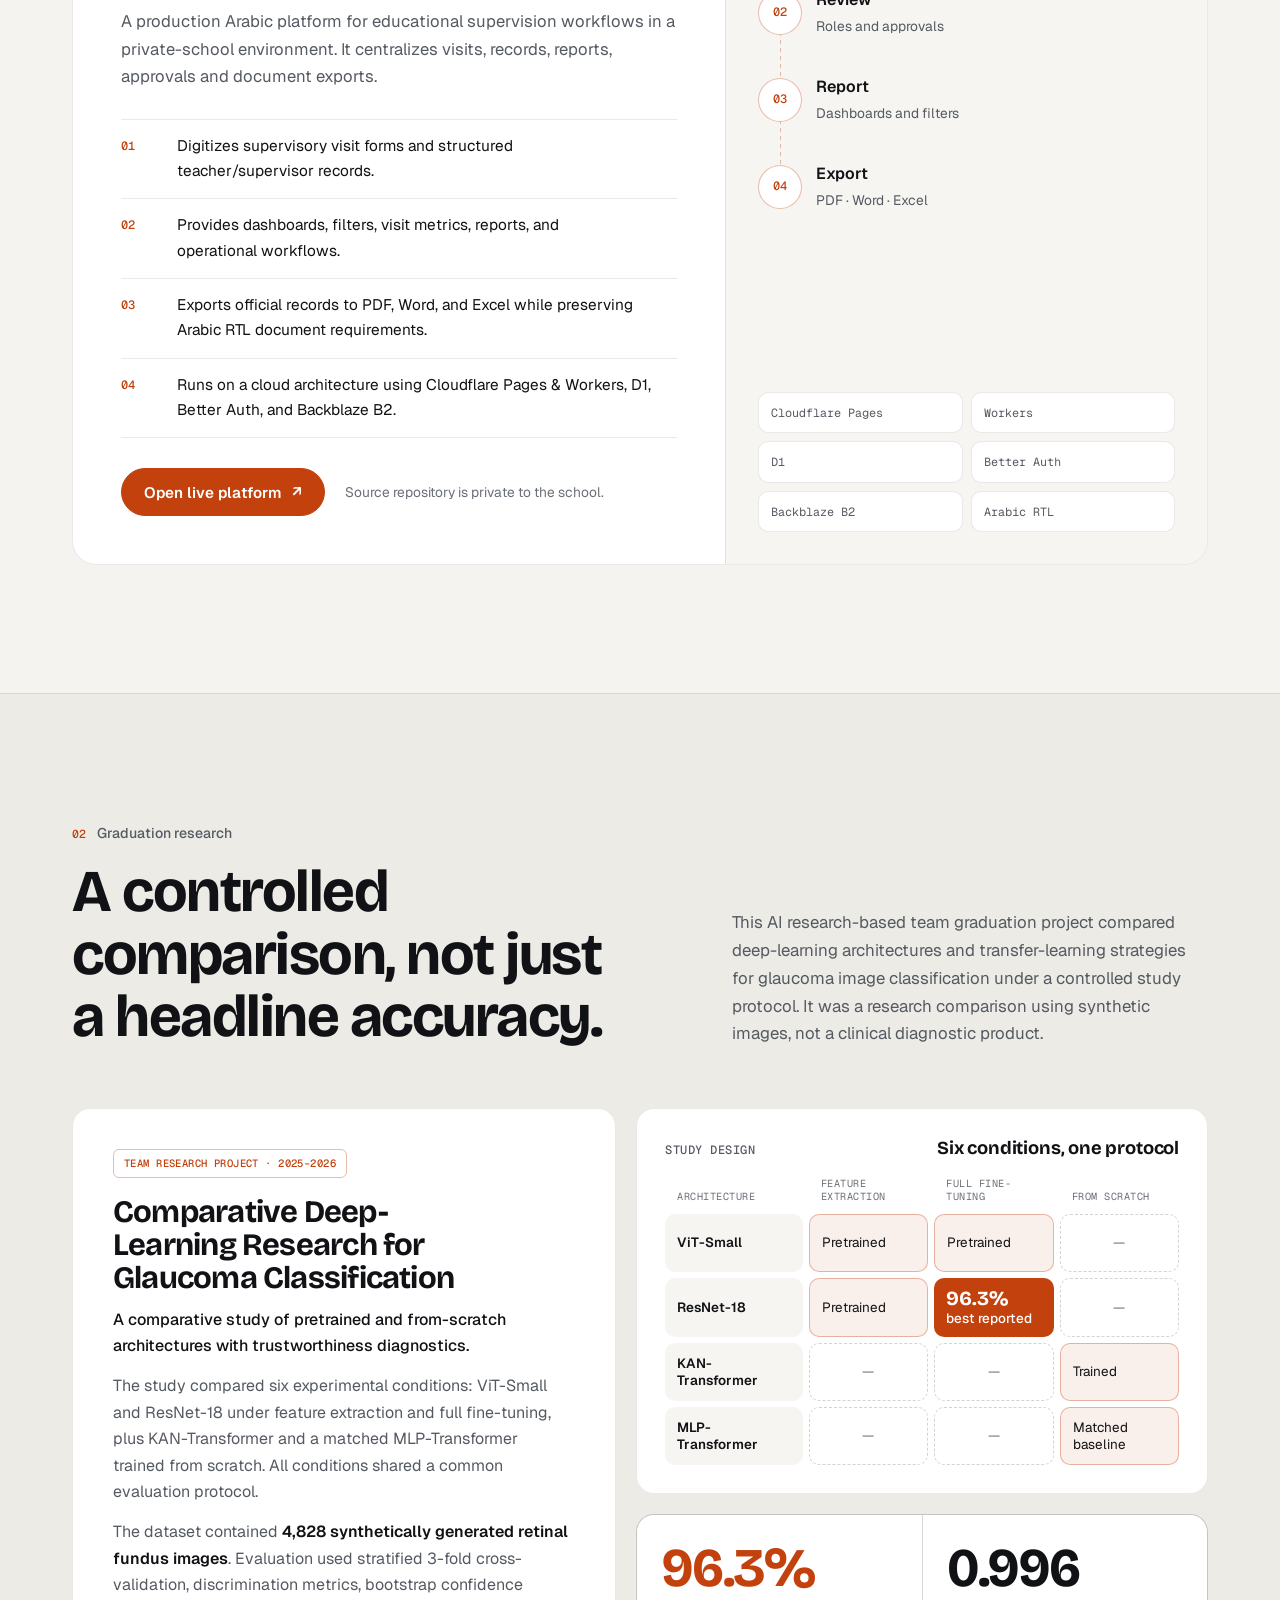
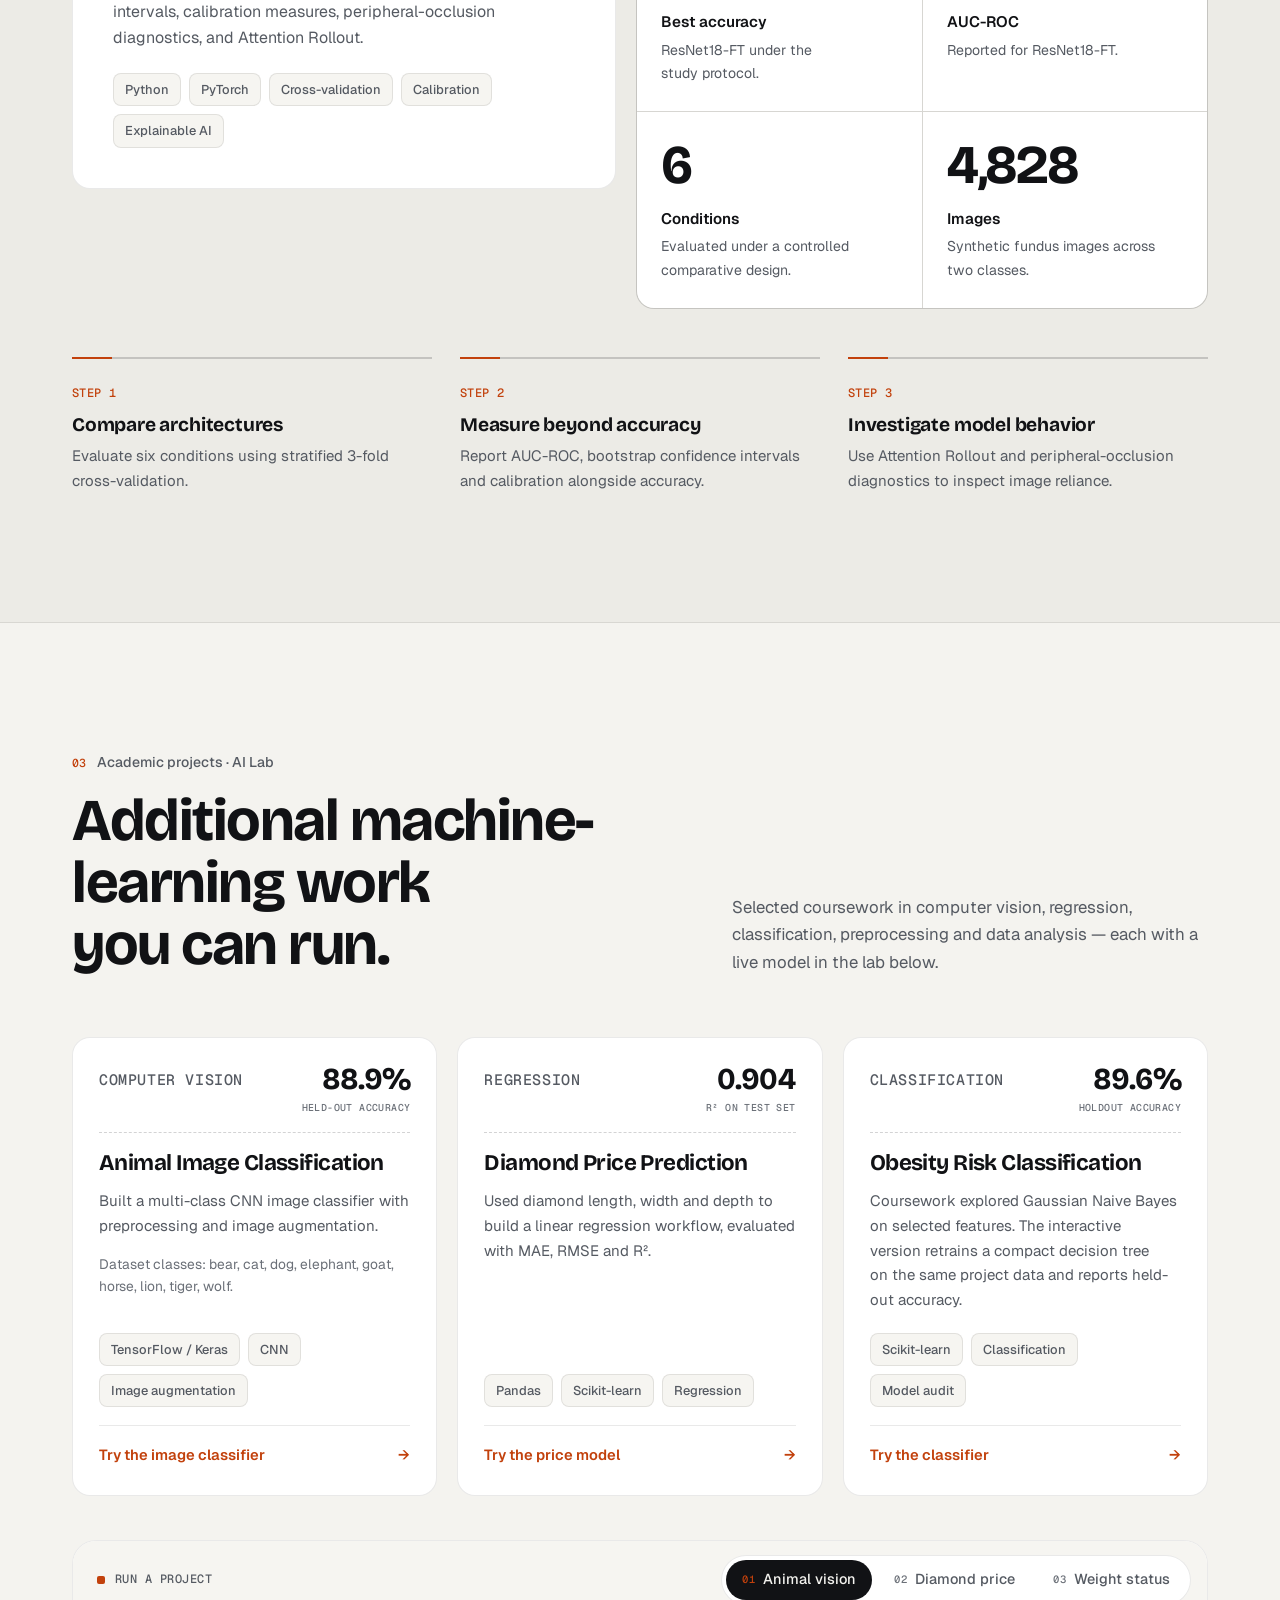
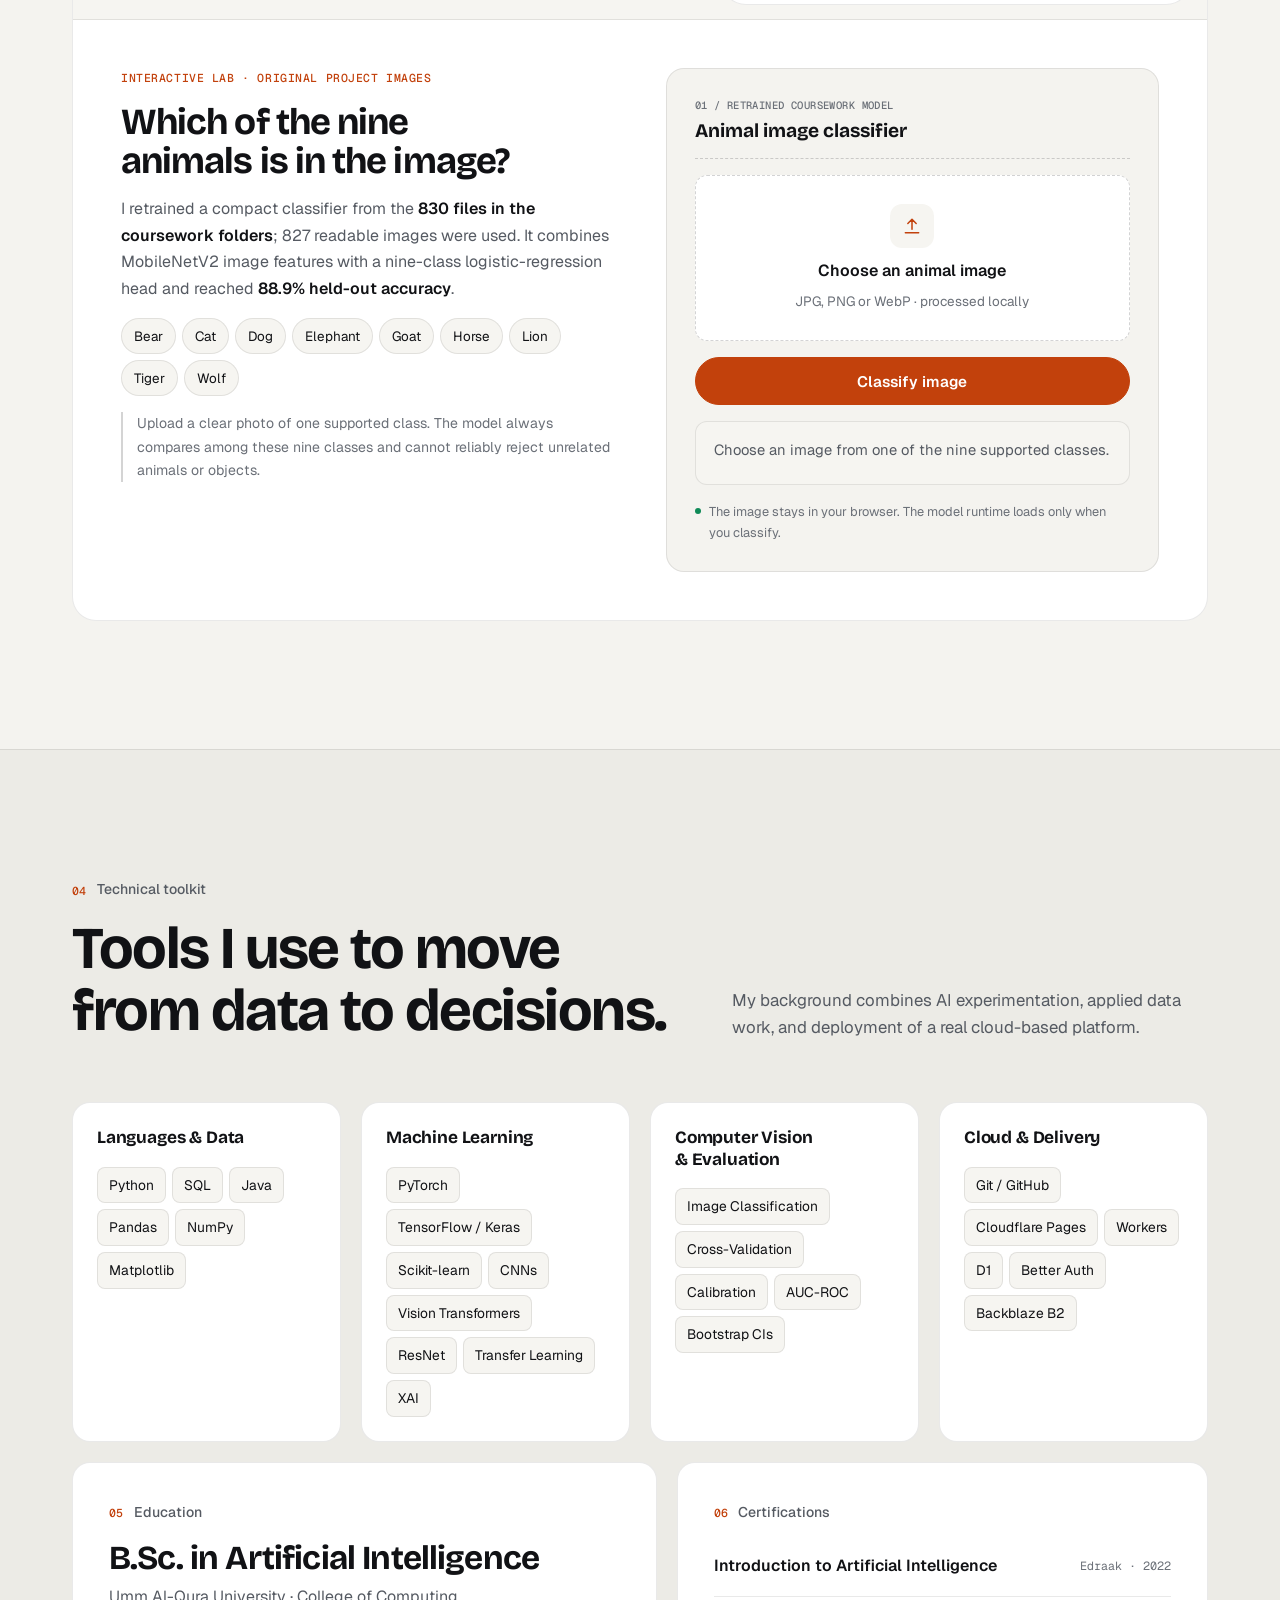
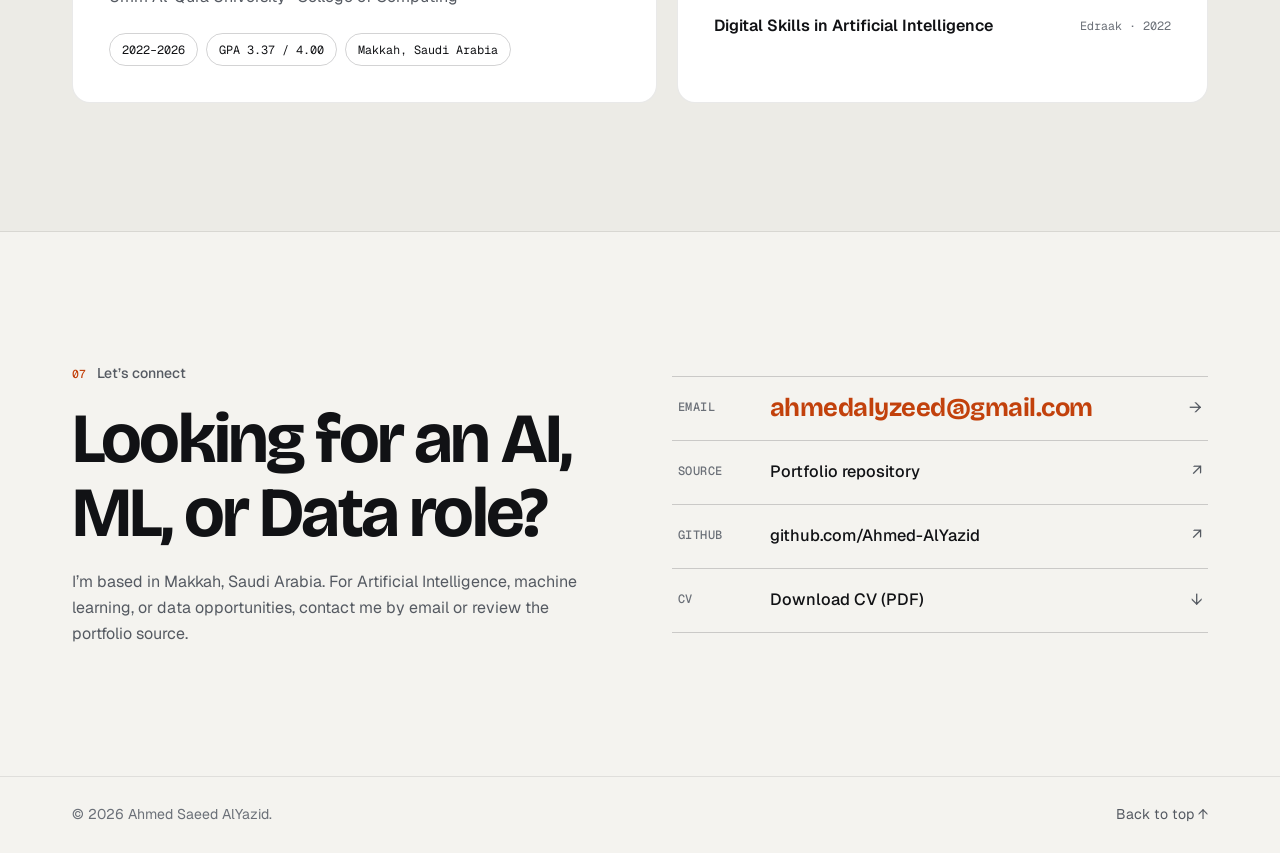
==== commit af76c6c8: "feat: redesign portfolio and CV with the "Signal" identity - New visual system: graphite ground, one" ====
--- a/index.html
+++ b/index.html
@@ -1,32 +1,44 @@
 <!doctype html>
-<html lang="en">
+<html lang="en" data-theme="dark">
 <head>
   <meta charset="utf-8" />
   <meta name="viewport" content="width=device-width, initial-scale=1" />
-  <meta name="theme-color" content="#07070b" />
-  <meta name="description" content="Ahmed Saeed Al Yazid is an Artificial Intelligence graduate working in machine learning, data science and computer vision. Explore his team research and live educational platform." />
-  <meta name="author" content="Ahmed Saeed Al Yazid" />
+  <meta name="theme-color" content="#0b0c0e" />
+  <meta name="description" content="Ahmed Saeed AlYazid is an Artificial Intelligence graduate working in machine learning, data science and computer vision. Explore his team research and live educational platform." />
+  <meta name="author" content="Ahmed Saeed AlYazid" />
   <meta name="robots" content="index,follow" />
   <meta property="og:type" content="website" />
-  <meta property="og:title" content="Ahmed Saeed Al Yazid — AI & Machine Learning" />
+  <meta property="og:title" content="Ahmed Saeed AlYazid — AI & Machine Learning" />
   <meta property="og:description" content="Artificial Intelligence, machine learning, data science and computer vision: team research and a live educational platform." />
   <meta property="og:image" content="https://ahmed-portfolio-2e0.pages.dev/assets/og-card.png" />
   <meta property="og:url" content="https://ahmed-portfolio-2e0.pages.dev/" />
   <meta name="twitter:card" content="summary_large_image" />
-  <meta name="twitter:title" content="Ahmed Saeed Al Yazid — AI & Machine Learning" />
+  <meta name="twitter:title" content="Ahmed Saeed AlYazid — AI & Machine Learning" />
   <meta name="twitter:description" content="Artificial Intelligence, machine learning, data science and computer vision: team research and a live educational platform." />
   <meta name="twitter:image" content="https://ahmed-portfolio-2e0.pages.dev/assets/og-card.png" />
-  <title>Ahmed Saeed Al Yazid — AI & Machine Learning</title>
+  <title>Ahmed Saeed AlYazid — AI & Machine Learning</title>
   <link rel="canonical" href="https://ahmed-portfolio-2e0.pages.dev/" />
   <link rel="icon" href="assets/favicon.svg" type="image/svg+xml" />
   <link rel="manifest" href="site.webmanifest" />
+  <script>
+    (function () {
+      var theme = null;
+      try { theme = localStorage.getItem('portfolio-theme'); } catch (_) {}
+      if (!theme && window.matchMedia && window.matchMedia('(prefers-color-scheme: light)').matches) theme = 'light';
+      document.documentElement.dataset.theme = theme || 'dark';
+      document.documentElement.classList.add('js');
+    })();
+  </script>
+  <link rel="preconnect" href="https://fonts.googleapis.com" />
+  <link rel="preconnect" href="https://fonts.gstatic.com" crossorigin />
+  <link rel="stylesheet" href="https://fonts.googleapis.com/css2?family=Bricolage+Grotesque:opsz,wght@12..96,500..800&family=Geist:wght@400..600&family=Geist+Mono:wght@400..500&display=swap" />
   <link rel="stylesheet" href="styles.css" />
-  <noscript><style>@media (max-width: 980px) { .desktop-nav { display: flex; position: static; width: 100%; box-shadow: none; border-radius: 16px; } .nav-wrap { flex-wrap: wrap; padding-block: 12px; } .icon-button.menu-toggle { display: none; } }</style></noscript>
+  <noscript><style>.reveal { opacity: 1; transform: none; } @media (max-width: 1080px) { .desktop-nav { display: flex; position: static; flex-wrap: wrap; width: 100%; padding: 8px 0 0; border: 0; box-shadow: none; background: none; } .nav-wrap { flex-wrap: wrap; } .icon-button.menu-toggle { display: none; } }</style></noscript>
   <script type="application/ld+json">
   {
     "@context": "https://schema.org",
     "@type": "Person",
-    "name": "Ahmed Saeed Al Yazid",
+    "name": "Ahmed Saeed AlYazid",
     "url": "https://ahmed-portfolio-2e0.pages.dev/",
     "sameAs": ["https://github.com/Ahmed-AlYazid"],
     "jobTitle": "Artificial Intelligence Graduate",
@@ -48,328 +60,373 @@
 
   <header class="site-header">
     <div class="container nav-wrap">
-      <a class="brand" href="#top" aria-label="AY — Ahmed Al Yazid home">
-        <span class="brand-mark" aria-hidden="true">AY</span>
-        <span class="brand-name">Ahmed Al Yazid</span>
-      </a>
+      <a class="brand" href="#top" aria-label="Ahmed AlYazid, back to top">Ahmed AlYazid<span class="brand-dot" aria-hidden="true">.</span></a>
       <nav class="desktop-nav" id="primaryNav" aria-label="Primary navigation">
         <a href="#work">Work</a>
         <a href="#research">Research</a>
         <a href="#projects">AI Lab</a>
         <a href="#skills">Skills</a>
         <a href="#contact">Contact</a>
-        <a class="mobile-nav-cv" href="assets/Ahmed_Al_Yazid_CV.pdf" download>Download CV</a>
+        <a class="mobile-nav-cv" href="assets/Ahmed_AlYazid_CV.pdf" download>Download CV</a>
       </nav>
       <div class="nav-actions">
         <button class="icon-button" id="themeToggle" type="button" aria-label="Switch color theme" title="Switch color theme">
-          <svg viewBox="0 0 24 24" aria-hidden="true"><path d="M12 3a9 9 0 1 0 9 9c0-.4 0-.8-.1-1.2A7 7 0 0 1 13.2 3H12Z"/></svg>
+          <svg class="icon-moon" viewBox="0 0 24 24" aria-hidden="true"><path d="M20 14.5A8 8 0 0 1 9.5 4 8 8 0 1 0 20 14.5Z"/></svg>
+          <svg class="icon-sun" viewBox="0 0 24 24" aria-hidden="true"><circle cx="12" cy="12" r="4"/><path d="M12 2v2M12 20v2M4.9 4.9l1.4 1.4M17.7 17.7l1.4 1.4M2 12h2M20 12h2M4.9 19.1l1.4-1.4M17.7 6.3l1.4-1.4"/></svg>
         </button>
-        <a class="button button-small" href="assets/Ahmed_Al_Yazid_CV.pdf" download>Download CV</a>
+        <a class="button button-small" href="assets/Ahmed_AlYazid_CV.pdf" download>Download CV</a>
         <button class="icon-button menu-toggle" id="menuToggle" type="button" aria-label="Open menu" aria-controls="primaryNav" aria-expanded="false">
-          <svg viewBox="0 0 24 24" aria-hidden="true"><path d="M4 6h16v2H4zm0 5h16v2H4zm0 5h16v2H4z"/></svg>
+          <svg viewBox="0 0 24 24" aria-hidden="true"><path d="M4 7h16M4 12h16M4 17h10"/></svg>
         </button>
       </div>
     </div>
   </header>
 
   <main id="main">
-    <section class="hero section">
+    <!-- Hero -->
+    <section class="hero">
       <div class="container hero-grid">
         <div class="hero-copy">
-          <div class="eyebrow"><span class="status-dot"></span> Artificial Intelligence graduate · Makkah, Saudi Arabia</div>
-          <h1>Ahmed Saeed<br><span class="gradient-text">Al Yazid.</span></h1>
-          <p class="hero-role">Artificial Intelligence <span>·</span> Machine Learning <span>·</span> Data Science <span>·</span> Computer Vision</p>
-          <p class="hero-lead">I turn data and model experiments into useful systems. Explore a live Arabic production platform, controlled computer-vision research, and coursework models you can run in this portfolio.</p>
+          <p class="eyebrow"><span class="live-dot" aria-hidden="true"></span> Artificial Intelligence graduate · Makkah, Saudi Arabia</p>
+          <h1 class="hero-title">Ahmed Saeed <span class="accent-word">AlYazid</span></h1>
+          <p class="hero-role">Artificial Intelligence <i aria-hidden="true">/</i> Machine Learning <i aria-hidden="true">/</i> Data Science <i aria-hidden="true">/</i> Computer Vision</p>
+          <p class="hero-lead">I turn data and model experiments into useful systems — from a live Arabic platform in daily production use, to controlled computer-vision research, to coursework models you can run right here in your browser.</p>
           <div class="hero-actions">
-            <a class="button" href="#work">Explore my work</a>
-            <a class="button button-ghost" href="assets/Ahmed_Al_Yazid_CV.pdf" download>Download CV <span aria-hidden="true">↓</span></a>
-            <a class="hero-github" href="https://github.com/Ahmed-AlYazid" target="_blank" rel="noopener noreferrer">GitHub <span aria-hidden="true">↗</span></a>
-          </div>
-          <div class="hero-meta">
-            <div><strong>3.37 / 4.00</strong><span>GPA</span></div>
-            <div><strong>2026</strong><span>B.Sc. Artificial Intelligence</span></div>
-            <div><strong>Makkah</strong><span>Saudi Arabia</span></div>
-          </div>
-        </div>
-
-        <div class="hero-visual" role="group" aria-label="Research and production highlights">
-          <div class="signal-card">
-            <div class="signal-top"><span>01 / GRADUATION RESEARCH</span><span class="signal-live">CONTROLLED COMPARISON</span></div>
-            <div class="signal-title">One protocol.<br><strong>Six conditions.</strong></div>
-            <div class="signal-track"><span>4,828 synthetic images</span><span>Stratified 3-fold</span><span>Architecture comparison</span></div>
-            <div class="signal-models"><span>ViT-Small</span><span>ResNet-18</span><span>KAN-Transformer</span><span>MLP-Transformer</span></div>
-            <div class="signal-results"><div><small>BEST REPORTED ACCURACY</small><strong>96.3%</strong></div><div><small>AUC-ROC</small><strong>0.996</strong></div></div>
-          </div>
-          <div class="delivery-note"><span>02 / LIVE PLATFORM</span><strong>Educational supervision, built for Arabic workflows</strong><span>Cloudflare Pages · Workers · D1</span></div>
-        </div>
-      </div>
-      <div class="hero-marquee" aria-hidden="true"><div><span>COMPUTER VISION</span><span>MACHINE LEARNING</span><span>DATA SCIENCE</span><span>PYTORCH</span><span>PRODUCTION SYSTEMS</span><span>COMPUTER VISION</span><span>MACHINE LEARNING</span><span>DATA SCIENCE</span></div></div>
-    </section>
-
+            <a class="button" href="#work">Explore my work <span aria-hidden="true">→</span></a>
+            <a class="button button-ghost" href="assets/Ahmed_AlYazid_CV.pdf" download>Download CV <span aria-hidden="true">↓</span></a>
+            <a class="text-link" href="https://github.com/Ahmed-AlYazid" target="_blank" rel="noopener noreferrer">GitHub <span aria-hidden="true">↗</span></a>
+          </div>
+        </div>
+
+        <aside class="model-card" aria-label="Profile summary">
+          <div class="model-card-head">
+            <span class="mono">model_card.yml</span>
+            <span class="mono model-card-ver">v2026</span>
+          </div>
+          <dl class="spec-list">
+            <div><dt>Name</dt><dd>Ahmed Saeed AlYazid</dd></div>
+            <div><dt>Degree</dt><dd>B.Sc. Artificial Intelligence, 2026</dd></div>
+            <div><dt>University</dt><dd>Umm Al-Qura University</dd></div>
+            <div><dt>GPA</dt><dd><strong>3.37</strong> / 4.00</dd></div>
+            <div><dt>Base</dt><dd>Makkah, Saudi Arabia</dd></div>
+            <div><dt>In production</dt><dd>Educational Supervision Platform</dd></div>
+          </dl>
+          <div class="model-card-metrics">
+            <div><span class="mono">Best reported accuracy</span><strong>96.3%</strong></div>
+            <div><span class="mono">AUC-ROC</span><strong>0.996</strong></div>
+          </div>
+          <p class="model-card-foot mono">Team graduation research · ResNet18-FT · synthetic images</p>
+        </aside>
+      </div>
+
+      <div class="container">
+        <ul class="focus-strip" aria-label="Focus areas">
+          <li><span class="mono">01</span>Computer vision</li>
+          <li><span class="mono">02</span>Machine learning</li>
+          <li><span class="mono">03</span>Data science</li>
+          <li><span class="mono">04</span>PyTorch</li>
+          <li><span class="mono">05</span>Production systems</li>
+        </ul>
+      </div>
+    </section>
+
+    <!-- Selected work -->
     <section class="section" id="work">
       <div class="container">
-        <div class="section-heading">
-          <div class="kicker">Selected work</div>
+        <header class="section-head reveal">
+          <p class="kicker"><span class="mono">01</span> Selected work</p>
           <h2>From an operational need to a live platform.</h2>
           <p>A deployed educational supervision platform puts forms, reporting, access control and Arabic workflows into daily use.</p>
-        </div>
-
-        <article class="featured-card">
-          <div class="featured-main">
-            <div class="project-label"><span class="live-dot"></span> Live production project</div>
+        </header>
+
+        <article class="feature reveal">
+          <div class="feature-main">
+            <p class="status-label"><span class="live-dot" aria-hidden="true"></span> Live production project</p>
             <h3>Educational Supervision Platform</h3>
-            <p class="featured-description">A production Arabic platform for educational supervision workflows in a private-school environment. It centralizes visits, records, reports, approvals and document exports.</p>
-            <div class="project-points">
-              <div><span>01</span><p>Digitizes supervisory visit forms and structured teacher/supervisor records.</p></div>
-              <div><span>02</span><p>Provides dashboards, filters, visit metrics, reports, and operational workflows.</p></div>
-              <div><span>03</span><p>Exports official records to PDF, Word, and Excel while preserving Arabic RTL document requirements.</p></div>
-              <div><span>04</span><p>Runs on a cloud architecture using Cloudflare Pages & Workers, D1, Better Auth, and Backblaze B2.</p></div>
-            </div>
-            <div class="tags">
-              <span>Cloudflare Pages</span><span>Workers</span><span>D1</span><span>Better Auth</span><span>Backblaze B2</span><span>Arabic RTL</span>
-            </div>
-            <div class="project-actions">
+            <p class="feature-lead">A production Arabic platform for educational supervision workflows in a private-school environment. It centralizes visits, records, reports, approvals and document exports.</p>
+            <ol class="point-list">
+              <li><span class="mono">01</span><p>Digitizes supervisory visit forms and structured teacher/supervisor records.</p></li>
+              <li><span class="mono">02</span><p>Provides dashboards, filters, visit metrics, reports, and operational workflows.</p></li>
+              <li><span class="mono">03</span><p>Exports official records to PDF, Word, and Excel while preserving Arabic RTL document requirements.</p></li>
+              <li><span class="mono">04</span><p>Runs on a cloud architecture using Cloudflare Pages &amp; Workers, D1, Better Auth, and Backblaze B2.</p></li>
+            </ol>
+            <div class="feature-actions">
               <a class="button" href="https://almarefah-supervision.pages.dev/" target="_blank" rel="noreferrer">Open live platform <span aria-hidden="true">↗</span></a>
-              <span class="privacy-note">Source repository is private to the school.</span>
-            </div>
-          </div>
-          <div class="featured-side" aria-hidden="true">
-            <div class="workflow-card">
-              <div class="workflow-top"><span>PRODUCTION WORKFLOW</span><strong dir="rtl" lang="ar">الإشراف التربوي</strong></div>
-              <div class="workflow-steps">
-                <div><span>01</span><strong>Capture</strong><small>Structured visit forms</small></div>
-                <div><span>02</span><strong>Review</strong><small>Roles and approvals</small></div>
-                <div><span>03</span><strong>Report</strong><small>Dashboards and filters</small></div>
-                <div><span>04</span><strong>Export</strong><small>PDF · Word · Excel</small></div>
-              </div>
-              <div class="workflow-bottom"><span>Arabic RTL</span><span>Authenticated access</span><span>Live deployment</span></div>
+              <span class="note">Source repository is private to the school.</span>
+            </div>
+          </div>
+
+          <div class="feature-side">
+            <div class="flow">
+              <div class="flow-head">
+                <span class="mono">Production workflow</span>
+                <strong dir="rtl" lang="ar">الإشراف التربوي</strong>
+              </div>
+              <ol class="flow-steps" aria-label="Production workflow">
+                <li><span class="flow-node mono">01</span><div><strong>Capture</strong><small>Structured visit forms</small></div></li>
+                <li><span class="flow-node mono">02</span><div><strong>Review</strong><small>Roles and approvals</small></div></li>
+                <li><span class="flow-node mono">03</span><div><strong>Report</strong><small>Dashboards and filters</small></div></li>
+                <li><span class="flow-node mono">04</span><div><strong>Export</strong><small>PDF · Word · Excel</small></div></li>
+              </ol>
+              <ul class="stack-grid" aria-label="Technology stack">
+                <li>Cloudflare Pages</li><li>Workers</li><li>D1</li><li>Better Auth</li><li>Backblaze B2</li><li>Arabic RTL</li>
+              </ul>
             </div>
           </div>
         </article>
       </div>
     </section>
 
-    <section class="section research-section" id="research">
+    <!-- Research -->
+    <section class="section section-alt" id="research">
       <div class="container">
-        <div class="section-heading">
-          <div class="kicker">Graduation research</div>
+        <header class="section-head reveal">
+          <p class="kicker"><span class="mono">02</span> Graduation research</p>
           <h2>A controlled comparison, not just a headline accuracy.</h2>
           <p>This AI research-based team graduation project compared deep-learning architectures and transfer-learning strategies for glaucoma image classification under a controlled study protocol. It was a research comparison using synthetic images, not a clinical diagnostic product.</p>
-        </div>
+        </header>
 
         <div class="research-grid">
-          <article class="research-story">
-            <div class="research-badge">Team research project · 2025–2026</div>
+          <article class="research-story reveal">
+            <p class="badge mono">Team research project · 2025–2026</p>
             <h3>Comparative Deep-Learning Research for Glaucoma Classification</h3>
             <p class="research-subtitle">A comparative study of pretrained and from-scratch architectures with trustworthiness diagnostics.</p>
             <p>The study compared six experimental conditions: ViT-Small and ResNet-18 under feature extraction and full fine-tuning, plus KAN-Transformer and a matched MLP-Transformer trained from scratch. All conditions shared a common evaluation protocol.</p>
             <p>The dataset contained <strong>4,828 synthetically generated retinal fundus images</strong>. Evaluation used stratified 3-fold cross-validation, discrimination metrics, bootstrap confidence intervals, calibration measures, peripheral-occlusion diagnostics, and Attention Rollout.</p>
-            <div class="tags">
-              <span>Python</span><span>PyTorch</span><span>Cross-validation</span><span>Calibration</span><span>Explainable AI</span>
-            </div>
-          </article>
-
-          <div class="research-metrics">
-            <div class="metric-card metric-primary">
-              <span class="metric-value">96.3%</span>
-              <strong>Best accuracy</strong>
-              <p>ResNet18-FT under the study protocol.</p>
-            </div>
-            <div class="metric-card">
-              <span class="metric-value">0.996</span>
-              <strong>AUC-ROC</strong>
-              <p>Reported for ResNet18-FT.</p>
-            </div>
-            <div class="metric-card">
-              <span class="metric-value">6</span>
-              <strong>Conditions</strong>
-              <p>Evaluated under a controlled comparative design.</p>
-            </div>
-            <div class="metric-card">
-              <span class="metric-value">4,828</span>
-              <strong>Images</strong>
-              <p>Synthetic fundus images across two classes.</p>
-            </div>
-          </div>
-        </div>
-
-        <div class="research-method">
-          <div><span>1</span><strong>Compare architectures</strong><p>Evaluate six conditions using stratified 3-fold cross-validation.</p></div>
-          <div><span>2</span><strong>Measure beyond accuracy</strong><p>Report AUC-ROC, bootstrap confidence intervals and calibration alongside accuracy.</p></div>
-          <div><span>3</span><strong>Investigate model behavior</strong><p>Use Attention Rollout and peripheral-occlusion diagnostics to inspect image reliance.</p></div>
-        </div>
-      </div>
-    </section>
-
+            <ul class="tag-list" aria-label="Methods and tools">
+              <li>Python</li><li>PyTorch</li><li>Cross-validation</li><li>Calibration</li><li>Explainable AI</li>
+            </ul>
+          </article>
+
+          <figure class="conditions reveal">
+            <figcaption><span class="mono">Study design</span> Six conditions, one protocol</figcaption>
+            <div class="matrix" role="table" aria-label="Experimental conditions by architecture and training strategy">
+              <div class="matrix-row matrix-header" role="row">
+                <span role="columnheader">Architecture</span>
+                <span role="columnheader">Feature extraction</span>
+                <span role="columnheader">Full fine-tuning</span>
+                <span role="columnheader">From scratch</span>
+              </div>
+              <div class="matrix-row" role="row">
+                <span role="rowheader">ViT-Small</span>
+                <span role="cell" class="cell-on">Pretrained</span>
+                <span role="cell" class="cell-on">Pretrained</span>
+                <span role="cell" class="cell-off"><span class="visually-hidden">Not part of the study</span><span aria-hidden="true">—</span></span>
+              </div>
+              <div class="matrix-row" role="row">
+                <span role="rowheader">ResNet-18</span>
+                <span role="cell" class="cell-on">Pretrained</span>
+                <span role="cell" class="cell-best"><strong>96.3%</strong> best reported</span>
+                <span role="cell" class="cell-off"><span class="visually-hidden">Not part of the study</span><span aria-hidden="true">—</span></span>
+              </div>
+              <div class="matrix-row" role="row">
+                <span role="rowheader">KAN-Transformer</span>
+                <span role="cell" class="cell-off"><span class="visually-hidden">Not part of the study</span><span aria-hidden="true">—</span></span>
+                <span role="cell" class="cell-off"><span class="visually-hidden">Not part of the study</span><span aria-hidden="true">—</span></span>
+                <span role="cell" class="cell-on">Trained</span>
+              </div>
+              <div class="matrix-row" role="row">
+                <span role="rowheader">MLP-Transformer</span>
+                <span role="cell" class="cell-off"><span class="visually-hidden">Not part of the study</span><span aria-hidden="true">—</span></span>
+                <span role="cell" class="cell-off"><span class="visually-hidden">Not part of the study</span><span aria-hidden="true">—</span></span>
+                <span role="cell" class="cell-on">Matched baseline</span>
+              </div>
+            </div>
+          </figure>
+
+          <div class="metric-row reveal">
+            <div class="metric metric-primary"><span class="metric-value">96.3%</span><strong>Best accuracy</strong><p>ResNet18-FT under the study protocol.</p></div>
+            <div class="metric"><span class="metric-value">0.996</span><strong>AUC-ROC</strong><p>Reported for ResNet18-FT.</p></div>
+            <div class="metric"><span class="metric-value">6</span><strong>Conditions</strong><p>Evaluated under a controlled comparative design.</p></div>
+            <div class="metric"><span class="metric-value">4,828</span><strong>Images</strong><p>Synthetic fundus images across two classes.</p></div>
+          </div>
+        </div>
+
+        <ol class="method reveal">
+          <li><span class="mono">Step 1</span><strong>Compare architectures</strong><p>Evaluate six conditions using stratified 3-fold cross-validation.</p></li>
+          <li><span class="mono">Step 2</span><strong>Measure beyond accuracy</strong><p>Report AUC-ROC, bootstrap confidence intervals and calibration alongside accuracy.</p></li>
+          <li><span class="mono">Step 3</span><strong>Investigate model behavior</strong><p>Use Attention Rollout and peripheral-occlusion diagnostics to inspect image reliance.</p></li>
+        </ol>
+      </div>
+    </section>
+
+    <!-- AI Lab -->
     <section class="section" id="projects">
       <div class="container">
-        <div class="section-heading">
-          <div class="kicker">Academic projects</div>
-          <h2>Additional machine-learning work.</h2>
-            <p>Selected coursework in computer vision, regression, classification, preprocessing and data analysis.</p>
-        </div>
+        <header class="section-head reveal">
+          <p class="kicker"><span class="mono">03</span> Academic projects · AI Lab</p>
+          <h2>Additional machine-learning work you can run.</h2>
+          <p>Selected coursework in computer vision, regression, classification, preprocessing and data analysis — each with a live model in the lab below.</p>
+        </header>
+
         <div class="project-grid">
-          <article class="project-card">
-            <div class="project-icon">CV</div>
+          <article class="project-card reveal">
+            <div class="project-top"><p class="project-type mono">Computer vision</p><p class="project-score"><strong>88.9%</strong><span class="mono">Held-out accuracy</span></p></div>
             <h3>Animal Image Classification</h3>
             <p>Built a multi-class CNN image classifier with preprocessing and image augmentation.</p>
-            <div class="tags"><span>TensorFlow / Keras</span><span>CNN</span><span>Image augmentation</span></div>
             <p class="project-classes">Dataset classes: bear, cat, dog, elephant, goat, horse, lion, tiger, wolf.</p>
-            <a class="project-demo-link" href="#animal-demo">Try the image classifier <span aria-hidden="true">↗</span></a>
-          </article>
-          <article class="project-card">
-            <div class="project-icon">ML</div>
+            <ul class="tag-list"><li>TensorFlow / Keras</li><li>CNN</li><li>Image augmentation</li></ul>
+            <a class="project-link" href="#animal-demo">Try the image classifier <span aria-hidden="true">→</span></a>
+          </article>
+          <article class="project-card reveal">
+            <div class="project-top"><p class="project-type mono">Regression</p><p class="project-score"><strong>0.904</strong><span class="mono">R² on test set</span></p></div>
             <h3>Diamond Price Prediction</h3>
             <p>Used diamond length, width and depth to build a linear regression workflow, evaluated with MAE, RMSE and R².</p>
-            <div class="tags"><span>Pandas</span><span>Scikit-learn</span><span>Regression</span></div>
-            <a class="project-demo-link" href="#diamond-demo">Try the price model <span aria-hidden="true">↗</span></a>
-          </article>
-          <article class="project-card">
-            <div class="project-icon">DS</div>
+            <ul class="tag-list"><li>Pandas</li><li>Scikit-learn</li><li>Regression</li></ul>
+            <a class="project-link" href="#diamond-demo">Try the price model <span aria-hidden="true">→</span></a>
+          </article>
+          <article class="project-card reveal">
+            <div class="project-top"><p class="project-type mono">Classification</p><p class="project-score"><strong>89.6%</strong><span class="mono">Holdout accuracy</span></p></div>
             <h3>Obesity Risk Classification</h3>
             <p>Coursework explored Gaussian Naive Bayes on selected features. The interactive version retrains a compact decision tree on the same project data and reports held-out accuracy.</p>
-            <div class="tags"><span>Scikit-learn</span><span>Classification</span><span>Model audit</span></div>
-            <a class="project-demo-link" href="#obesity-demo">Try the classifier <span aria-hidden="true">↗</span></a>
+            <ul class="tag-list"><li>Scikit-learn</li><li>Classification</li><li>Model audit</li></ul>
+            <a class="project-link" href="#obesity-demo">Try the classifier <span aria-hidden="true">→</span></a>
           </article>
         </div>
 
         <div class="labs-shell" id="interactiveLabs">
           <nav class="lab-switcher" aria-label="Choose an interactive AI demonstration">
-            <span class="lab-switcher-label">Run a project</span>
+            <span class="lab-switcher-label mono">Run a project</span>
             <div class="lab-tabs" id="labTabs">
-              <a class="lab-tab" href="#animal-demo" data-lab-target="animal-demo"><span>01</span>Animal vision</a>
-              <a class="lab-tab" href="#diamond-demo" data-lab-target="diamond-demo"><span>02</span>Diamond price</a>
-              <a class="lab-tab" href="#obesity-demo" data-lab-target="obesity-demo"><span>03</span>Weight status</a>
+              <a class="lab-tab" href="#animal-demo" data-lab-target="animal-demo"><span class="mono">01</span>Animal vision</a>
+              <a class="lab-tab" href="#diamond-demo" data-lab-target="diamond-demo"><span class="mono">02</span>Diamond price</a>
+              <a class="lab-tab" href="#obesity-demo" data-lab-target="obesity-demo"><span class="mono">03</span>Weight status</a>
             </div>
           </nav>
 
-        <div class="lab-panel" id="animal-demo" data-lab-panel aria-label="Animal image classifier demonstration">
-          <div class="lab-copy">
-            <div class="kicker">Interactive lab · Original project images</div>
-            <h3>Which of the nine animals is in the image?</h3>
-            <p>I retrained a compact classifier from the <strong>830 files in the coursework folders</strong>; 827 readable images were used. It combines MobileNetV2 image features with a nine-class logistic-regression head and reached <strong>88.9% held-out accuracy</strong>.</p>
-            <div class="animal-class-list" aria-label="Supported animal classes">
-              <span>Bear</span><span>Cat</span><span>Dog</span><span>Elephant</span><span>Goat</span><span>Horse</span><span>Lion</span><span>Tiger</span><span>Wolf</span>
-            </div>
-            <p class="lab-source">Upload a clear photo of one supported class. The model always compares among these nine classes and cannot reliably reject unrelated animals or objects.</p>
-          </div>
-          <form class="demo-form animal-form" id="animalForm">
-            <div class="form-heading"><span>01 / RETRAINED COURSEWORK MODEL</span><strong>Animal image classifier</strong></div>
-            <label class="upload-zone" for="animalImage">
-              <input id="animalImage" name="image" type="file" accept="image/jpeg,image/png,image/webp" required />
-              <span class="upload-icon" aria-hidden="true">↥</span>
-              <strong>Choose an animal image</strong>
-              <span>JPG, PNG or WebP · processed locally</span>
-            </label>
-            <div class="animal-preview" id="animalPreview" hidden><img id="animalPreviewImage" alt="Selected animal preview" /></div>
-            <button class="button" type="submit">Classify image</button>
-            <div class="demo-result" id="animalResult" role="status" aria-live="polite">Choose an image from one of the nine supported classes.</div>
-            <p class="form-privacy">The image stays in your browser. The model runtime loads only when you classify.</p>
-          </form>
-        </div>
-
-        <div class="lab-panel" id="diamond-demo" data-lab-panel aria-label="Diamond price regression demonstration">
-          <div class="lab-copy">
-            <div class="kicker">Interactive lab</div>
-            <h3>Put the diamond model to work.</h3>
-            <p>Enter a diamond's three dimensions to run the <strong>linear regression from my coursework</strong>. I reproduced its coefficients from the original 500-row project dataset using the same 80/20 split and random seed as the notebook.</p>
-            <p class="lab-source">On the held-out test set: MAE $241, RMSE $329, R² 0.904. Estimates use dimensions only and are an experiment, not an appraisal or sale price.</p>
-          </div>
-          <form class="demo-form" id="diamondForm">
-            <div class="form-heading"><span>02 / ORIGINAL PROJECT MODEL</span><strong>Diamond price estimate</strong></div>
-            <div class="form-grid">
-              <label for="diamondX">Length <span>millimeters</span><input id="diamondX" name="x" type="text" inputmode="decimal" lang="en-US" dir="ltr" data-western-number data-min="3.79" data-max="6.9" pattern="[0-9]+([.][0-9]+)?" value="3.95" autocomplete="off" spellcheck="false" required /></label>
-              <label for="diamondY">Width <span>millimeters</span><input id="diamondY" name="y" type="text" inputmode="decimal" lang="en-US" dir="ltr" data-western-number data-min="3.75" data-max="6.9" pattern="[0-9]+([.][0-9]+)?" value="3.98" autocomplete="off" spellcheck="false" required /></label>
-              <label for="diamondZ">Depth <span>millimeters</span><input id="diamondZ" name="z" type="text" inputmode="decimal" lang="en-US" dir="ltr" data-western-number data-min="2.27" data-max="4.33" pattern="[0-9]+([.][0-9]+)?" value="2.43" autocomplete="off" spellcheck="false" required /></label>
-            </div>
-            <button class="button" type="submit">Estimate price</button>
-            <div class="demo-result" id="diamondResult" role="status" aria-live="polite">Use the sample values or enter your own dimensions.</div>
-            <p class="form-privacy">The model runs in your browser. Dimensions are not sent or saved.</p>
-          </form>
-        </div>
-
-        <div class="lab-panel lab-panel-secondary" id="obesity-demo" data-lab-panel aria-label="Weight-status classification demonstration">
-          <div class="lab-copy">
-            <div class="kicker">Interactive lab · Coursework data</div>
-            <h3>Explore the classification workflow.</h3>
-            <p>This demo uses a compact decision tree retrained on the <strong>same five inputs and 2,086 records</strong> used by the obesity coursework. It achieved 89.6% accuracy on a 626-record holdout. The saved Gaussian Naive Bayes report did not reproduce from the available CSV, so this is a clearly identified retraining.</p>
-            <p class="lab-source">The underlying <a href="https://archive.ics.uci.edu/dataset/544/estimation+of+obesity+levels+based+on+eating+habits+and+physical+condition" target="_blank" rel="noopener noreferrer">UCI dataset</a> is largely synthetic and comes from a limited population. This demonstration is not a diagnosis or personal health assessment.</p>
-          </div>
-          <form class="demo-form" id="obesityForm">
-            <div class="form-heading"><span>03 / PROJECT DATA RETRAINING</span><strong>Weight-status classifier</strong></div>
-            <div class="form-grid obesity-fields">
-              <label for="obesityHeight">Height <span>centimeters</span><input id="obesityHeight" name="height" type="text" inputmode="decimal" lang="en-US" dir="ltr" data-western-number data-min="145" data-max="198" pattern="[0-9]+([.][0-9]+)?" value="170" autocomplete="off" spellcheck="false" required /></label>
-              <label for="obesityWeight">Weight <span>kilograms</span><input id="obesityWeight" name="weight" type="text" inputmode="decimal" lang="en-US" dir="ltr" data-western-number data-min="39" data-max="165.1" pattern="[0-9]+([.][0-9]+)?" value="75" autocomplete="off" spellcheck="false" required /></label>
-              <label for="familyHistory">Family history of overweight <select id="familyHistory" name="family" required><option value="1">Yes</option><option value="0">No</option></select></label>
-              <label for="calorieMonitoring">Monitors calorie intake <select id="calorieMonitoring" name="scc" required><option value="0">No</option><option value="1">Yes</option></select></label>
-              <label for="walkingTransport">Walking as transportation <select id="walkingTransport" name="walking" required><option value="0">No</option><option value="1">Yes</option></select></label>
-            </div>
-            <button class="button" type="submit">Classify sample</button>
-            <div class="demo-result" id="obesityResult" role="status" aria-live="polite">Use the sample values or enter your own data.</div>
-            <p class="form-privacy">Processed in your browser. No inputs are sent or saved.</p>
-          </form>
-        </div>
-        </div>
-      </div>
-    </section>
-
-    <section class="section skills-section" id="skills">
-      <div class="container skills-layout">
-        <div class="section-heading">
-          <div class="kicker">Technical toolkit</div>
+          <div class="lab-panel" id="animal-demo" data-lab-panel aria-label="Animal image classifier demonstration">
+            <div class="lab-copy">
+              <p class="kicker">Interactive lab · Original project images</p>
+              <h3>Which of the nine animals is in the image?</h3>
+              <p>I retrained a compact classifier from the <strong>830 files in the coursework folders</strong>; 827 readable images were used. It combines MobileNetV2 image features with a nine-class logistic-regression head and reached <strong>88.9% held-out accuracy</strong>.</p>
+              <ul class="class-list" aria-label="Supported animal classes">
+                <li>Bear</li><li>Cat</li><li>Dog</li><li>Elephant</li><li>Goat</li><li>Horse</li><li>Lion</li><li>Tiger</li><li>Wolf</li>
+              </ul>
+              <p class="lab-source">Upload a clear photo of one supported class. The model always compares among these nine classes and cannot reliably reject unrelated animals or objects.</p>
+            </div>
+            <form class="demo-form" id="animalForm">
+              <div class="form-heading"><span class="mono">01 / Retrained coursework model</span><strong>Animal image classifier</strong></div>
+              <label class="upload-zone" for="animalImage">
+                <input id="animalImage" name="image" type="file" accept="image/jpeg,image/png,image/webp" required />
+                <span class="upload-icon" aria-hidden="true"><svg viewBox="0 0 24 24"><path d="M12 16V4m0 0-5 5m5-5 5 5M4 20h16"/></svg></span>
+                <strong>Choose an animal image</strong>
+                <span>JPG, PNG or WebP · processed locally</span>
+              </label>
+              <div class="animal-preview" id="animalPreview" hidden><img id="animalPreviewImage" alt="Selected animal preview" /></div>
+              <button class="button" type="submit">Classify image</button>
+              <div class="demo-result" id="animalResult" role="status" aria-live="polite">Choose an image from one of the nine supported classes.</div>
+              <p class="form-privacy">The image stays in your browser. The model runtime loads only when you classify.</p>
+            </form>
+          </div>
+
+          <div class="lab-panel" id="diamond-demo" data-lab-panel aria-label="Diamond price regression demonstration">
+            <div class="lab-copy">
+              <p class="kicker">Interactive lab</p>
+              <h3>Put the diamond model to work.</h3>
+              <p>Enter a diamond's three dimensions to run the <strong>linear regression from my coursework</strong>. I reproduced its coefficients from the original 500-row project dataset using the same 80/20 split and random seed as the notebook.</p>
+              <dl class="lab-stats" aria-label="Held-out test results">
+                <div><dt>MAE</dt><dd>$241</dd></div>
+                <div><dt>RMSE</dt><dd>$329</dd></div>
+                <div><dt>R²</dt><dd>0.904</dd></div>
+              </dl>
+              <p class="lab-source">Measured on the held-out test set. Estimates use dimensions only and are an experiment, not an appraisal or sale price.</p>
+            </div>
+            <form class="demo-form" id="diamondForm">
+              <div class="form-heading"><span class="mono">02 / Original project model</span><strong>Diamond price estimate</strong></div>
+              <div class="form-grid">
+                <label for="diamondX">Length <span>millimeters</span><input id="diamondX" name="x" type="text" inputmode="decimal" lang="en-US" dir="ltr" data-western-number data-min="3.79" data-max="6.9" pattern="[0-9]+([.][0-9]+)?" value="3.95" autocomplete="off" spellcheck="false" required /></label>
+                <label for="diamondY">Width <span>millimeters</span><input id="diamondY" name="y" type="text" inputmode="decimal" lang="en-US" dir="ltr" data-western-number data-min="3.75" data-max="6.9" pattern="[0-9]+([.][0-9]+)?" value="3.98" autocomplete="off" spellcheck="false" required /></label>
+                <label for="diamondZ">Depth <span>millimeters</span><input id="diamondZ" name="z" type="text" inputmode="decimal" lang="en-US" dir="ltr" data-western-number data-min="2.27" data-max="4.33" pattern="[0-9]+([.][0-9]+)?" value="2.43" autocomplete="off" spellcheck="false" required /></label>
+              </div>
+              <button class="button" type="submit">Estimate price</button>
+              <div class="demo-result" id="diamondResult" role="status" aria-live="polite">Use the sample values or enter your own dimensions.</div>
+              <p class="form-privacy">The model runs in your browser. Dimensions are not sent or saved.</p>
+            </form>
+          </div>
+
+          <div class="lab-panel" id="obesity-demo" data-lab-panel aria-label="Weight-status classification demonstration">
+            <div class="lab-copy">
+              <p class="kicker">Interactive lab · Coursework data</p>
+              <h3>Explore the classification workflow.</h3>
+              <p>This demo uses a compact decision tree retrained on the <strong>same five inputs and 2,086 records</strong> used by the obesity coursework. It achieved 89.6% accuracy on a 626-record holdout. The saved Gaussian Naive Bayes report did not reproduce from the available CSV, so this is a clearly identified retraining.</p>
+              <p class="lab-source">The underlying <a href="https://archive.ics.uci.edu/dataset/544/estimation+of+obesity+levels+based+on+eating+habits+and+physical+condition" target="_blank" rel="noopener noreferrer">UCI dataset</a> is largely synthetic and comes from a limited population. This demonstration is not a diagnosis or personal health assessment.</p>
+            </div>
+            <form class="demo-form" id="obesityForm">
+              <div class="form-heading"><span class="mono">03 / Project data retraining</span><strong>Weight-status classifier</strong></div>
+              <div class="form-grid form-grid-2">
+                <label for="obesityHeight">Height <span>centimeters</span><input id="obesityHeight" name="height" type="text" inputmode="decimal" lang="en-US" dir="ltr" data-western-number data-min="145" data-max="198" pattern="[0-9]+([.][0-9]+)?" value="170" autocomplete="off" spellcheck="false" required /></label>
+                <label for="obesityWeight">Weight <span>kilograms</span><input id="obesityWeight" name="weight" type="text" inputmode="decimal" lang="en-US" dir="ltr" data-western-number data-min="39" data-max="165.1" pattern="[0-9]+([.][0-9]+)?" value="75" autocomplete="off" spellcheck="false" required /></label>
+                <label for="familyHistory">Family history of overweight <select id="familyHistory" name="family" required><option value="1">Yes</option><option value="0">No</option></select></label>
+                <label for="calorieMonitoring">Monitors calorie intake <select id="calorieMonitoring" name="scc" required><option value="0">No</option><option value="1">Yes</option></select></label>
+                <label for="walkingTransport" class="span-2">Walking as transportation <select id="walkingTransport" name="walking" required><option value="0">No</option><option value="1">Yes</option></select></label>
+              </div>
+              <button class="button" type="submit">Classify sample</button>
+              <div class="demo-result" id="obesityResult" role="status" aria-live="polite">Use the sample values or enter your own data.</div>
+              <p class="form-privacy">Processed in your browser. No inputs are sent or saved.</p>
+            </form>
+          </div>
+        </div>
+      </div>
+    </section>
+
+    <!-- Skills, education, certifications -->
+    <section class="section section-alt" id="skills">
+      <div class="container">
+        <header class="section-head reveal">
+          <p class="kicker"><span class="mono">04</span> Technical toolkit</p>
           <h2>Tools I use to move from data to decisions.</h2>
           <p>My background combines AI experimentation, applied data work, and deployment of a real cloud-based platform.</p>
-        </div>
-        <div class="skills-groups">
-          <div class="skill-group">
-            <h3>Languages & Data</h3>
-            <div class="skill-list"><span>Python</span><span>SQL</span><span>Java</span><span>Pandas</span><span>NumPy</span><span>Matplotlib</span></div>
-          </div>
-          <div class="skill-group">
+        </header>
+        <div class="skills-grid">
+          <div class="skill-group reveal">
+            <h3>Languages &amp; Data</h3>
+            <ul><li>Python</li><li>SQL</li><li>Java</li><li>Pandas</li><li>NumPy</li><li>Matplotlib</li></ul>
+          </div>
+          <div class="skill-group reveal">
             <h3>Machine Learning</h3>
-            <div class="skill-list"><span>PyTorch</span><span>TensorFlow / Keras</span><span>Scikit-learn</span><span>CNNs</span><span>Vision Transformers</span><span>ResNet</span><span>Transfer Learning</span><span>XAI</span></div>
-          </div>
-          <div class="skill-group">
-            <h3>Computer Vision & Evaluation</h3>
-            <div class="skill-list"><span>Image Classification</span><span>Cross-Validation</span><span>Calibration</span><span>AUC-ROC</span><span>Bootstrap CIs</span></div>
-          </div>
-          <div class="skill-group">
-            <h3>Cloud & Delivery</h3>
-            <div class="skill-list"><span>Git / GitHub</span><span>Cloudflare Pages</span><span>Workers</span><span>D1</span><span>Better Auth</span><span>Backblaze B2</span></div>
-          </div>
-        </div>
-      </div>
-    </section>
-
-    <section class="section education-section">
-      <div class="container education-grid">
-        <article class="education-card">
-          <div class="kicker">Education</div>
-          <h2>B.Sc. in Artificial Intelligence</h2>
-          <p class="education-school">Umm Al-Qura University · College of Computing</p>
-          <div class="education-meta"><span>2022–2026</span><span>GPA 3.37 / 4.00</span><span>Makkah, Saudi Arabia</span></div>
-        </article>
-        <article class="cert-card">
-          <div class="kicker">Certifications</div>
-          <ul>
-            <li><strong>Introduction to Artificial Intelligence</strong><span>Edraak · 2022</span></li>
-            <li><strong>Digital Skills in Artificial Intelligence</strong><span>Edraak · 2022</span></li>
-          </ul>
-        </article>
-      </div>
-    </section>
-
-    <section class="section contact-section" id="contact">
-      <div class="container contact-card">
-        <div>
-          <div class="kicker">Let’s connect</div>
+            <ul><li>PyTorch</li><li>TensorFlow / Keras</li><li>Scikit-learn</li><li>CNNs</li><li>Vision Transformers</li><li>ResNet</li><li>Transfer Learning</li><li>XAI</li></ul>
+          </div>
+          <div class="skill-group reveal">
+            <h3>Computer Vision &amp; Evaluation</h3>
+            <ul><li>Image Classification</li><li>Cross-Validation</li><li>Calibration</li><li>AUC-ROC</li><li>Bootstrap CIs</li></ul>
+          </div>
+          <div class="skill-group reveal">
+            <h3>Cloud &amp; Delivery</h3>
+            <ul><li>Git / GitHub</li><li>Cloudflare Pages</li><li>Workers</li><li>D1</li><li>Better Auth</li><li>Backblaze B2</li></ul>
+          </div>
+        </div>
+
+        <div class="credentials">
+          <article class="credential reveal">
+            <p class="kicker"><span class="mono">05</span> Education</p>
+            <h3>B.Sc. in Artificial Intelligence</h3>
+            <p class="credential-school">Umm Al-Qura University · College of Computing</p>
+            <ul class="meta-row"><li>2022–2026</li><li>GPA 3.37 / 4.00</li><li>Makkah, Saudi Arabia</li></ul>
+          </article>
+          <article class="credential reveal">
+            <p class="kicker"><span class="mono">06</span> Certifications</p>
+            <ul class="cert-list">
+              <li><strong>Introduction to Artificial Intelligence</strong><span>Edraak · 2022</span></li>
+              <li><strong>Digital Skills in Artificial Intelligence</strong><span>Edraak · 2022</span></li>
+            </ul>
+          </article>
+        </div>
+      </div>
+    </section>
+
+    <!-- Contact -->
+    <section class="section contact" id="contact">
+      <div class="container contact-grid reveal">
+        <div class="contact-copy">
+          <p class="kicker"><span class="mono">07</span> Let’s connect</p>
           <h2>Looking for an AI, ML, or Data role?</h2>
           <p>I’m based in Makkah, Saudi Arabia. For Artificial Intelligence, machine learning, or data opportunities, contact me by email or review the portfolio source.</p>
         </div>
         <div class="contact-actions">
-          <a class="button" href="mailto:ahmedalyzeed@gmail.com">ahmedalyzeed@gmail.com</a>
-          <a class="button button-ghost" href="https://github.com/Ahmed-AlYazid/ahmed-portfolio" target="_blank" rel="noreferrer">Portfolio repository <span aria-hidden="true">↗</span></a>
-          <a class="text-link" href="https://github.com/Ahmed-AlYazid" target="_blank" rel="noreferrer">github.com/Ahmed-AlYazid <span aria-hidden="true">↗</span></a>
+          <a class="contact-row contact-primary" href="mailto:ahmedalyzeed@gmail.com"><span class="mono">Email</span><strong>ahmedalyzeed@gmail.com</strong><span aria-hidden="true">→</span></a>
+          <a class="contact-row" href="https://github.com/Ahmed-AlYazid/ahmed-portfolio" target="_blank" rel="noreferrer"><span class="mono">Source</span><strong>Portfolio repository</strong><span aria-hidden="true">↗</span></a>
+          <a class="contact-row" href="https://github.com/Ahmed-AlYazid" target="_blank" rel="noreferrer"><span class="mono">GitHub</span><strong>github.com/Ahmed-AlYazid</strong><span aria-hidden="true">↗</span></a>
+          <a class="contact-row" href="assets/Ahmed_AlYazid_CV.pdf" download><span class="mono">CV</span><strong>Download CV (PDF)</strong><span aria-hidden="true">↓</span></a>
         </div>
       </div>
     </section>
@@ -377,7 +434,7 @@
 
   <footer class="site-footer">
     <div class="container footer-row">
-      <p>© <span id="year"></span> Ahmed Saeed Al Yazid.</p>
+      <p>© <span id="year"></span> Ahmed Saeed AlYazid.</p>
       <a id="backToTop" href="#top">Back to top ↑</a>
     </div>
   </footer>
--- a/styles.css
+++ b/styles.css
@@ -1,353 +1,548 @@
+/* ==========================================================================
+   Ahmed AlYazid — portfolio
+   Identity: "Signal" — graphite ground, one signal-orange accent,
+   Bricolage Grotesque display, Geist body, Geist Mono for data labels.
+   ========================================================================== */
+
 :root {
   color-scheme: dark;
-  --bg: #07070b;
-  --bg-soft: #0d0c14;
-  --panel: rgba(18, 17, 27, .78);
-  --panel-solid: #12111b;
-  --panel-2: #181624;
-  --text: #f7f5ff;
-  --muted: #aaa5ba;
-  --line: rgba(255, 255, 255, .09);
-  --line-strong: rgba(255, 255, 255, .18);
-  --accent: #a78bfa;
-  --accent-2: #67e8f9;
-  --accent-ink: #09060f;
-  --success: #7ef2b2;
-  --shadow: 0 28px 90px rgba(0, 0, 0, .34);
-  --container: 1180px;
-  --radius: 28px;
-  --radius-sm: 20px;
+  --bg: #0b0c0e;
+  --bg-alt: #0f1013;
+  --surface: #141519;
+  --surface-2: #1b1d22;
+  --line: rgba(255, 255, 255, .08);
+  --line-strong: rgba(255, 255, 255, .16);
+  --text: #eeeff1;
+  --muted: #a0a5ae;
+  --faint: #7a808a;
+  --accent: #ff6a3d;
+  --accent-strong: #ff8a63;
+  --accent-ink: #160803;
+  --accent-soft: rgba(255, 106, 61, .12);
+  --accent-line: rgba(255, 106, 61, .38);
+  --live: #3ddc97;
+  --spot: rgba(255, 106, 61, .10);
+  --shadow: 0 30px 80px -40px rgba(0, 0, 0, .8);
+  --grid-line: rgba(255, 255, 255, .045);
+
+  --font-display: "Bricolage Grotesque", "Segoe UI", system-ui, sans-serif;
+  --font-body: "Geist", "Segoe UI", system-ui, -apple-system, sans-serif;
+  --font-mono: "Geist Mono", ui-monospace, "Cascadia Mono", Consolas, monospace;
+
+  --radius: 18px;
+  --radius-sm: 12px;
+  --gutter: clamp(16px, 4vw, 32px);
+  --header-h: 68px;
+  --ease: cubic-bezier(.2, .7, .2, 1);
 }
 
 :root[data-theme="light"] {
   color-scheme: light;
-  --bg: #f7f6fb;
-  --bg-soft: #efedf7;
-  --panel: rgba(255, 255, 255, .82);
-  --panel-solid: #fff;
-  --panel-2: #f3f0fb;
-  --text: #14111d;
-  --muted: #696476;
-  --line: rgba(24, 18, 37, .10);
-  --line-strong: rgba(24, 18, 37, .19);
-  --accent: #7047eb;
-  --accent-2: #07788c;
-  --accent-ink: #fff;
-  --success: #087c45;
-  --shadow: 0 24px 70px rgba(43, 34, 73, .12);
-}
-
-* { box-sizing: border-box; }
-html { scroll-behavior: smooth; scroll-padding-top: 92px; }
+  --bg: #f4f3ef;
+  --bg-alt: #ecebe6;
+  --surface: #ffffff;
+  --surface-2: #f6f5f1;
+  --line: rgba(14, 15, 17, .09);
+  --line-strong: rgba(14, 15, 17, .18);
+  --text: #111215;
+  --muted: #555a62;
+  --faint: #6b7078;
+  --accent: #c2410c;
+  --accent-strong: #9a3412;
+  --accent-ink: #ffffff;
+  --accent-soft: rgba(194, 65, 12, .08);
+  --accent-line: rgba(194, 65, 12, .35);
+  --live: #0f8a57;
+  --spot: rgba(194, 65, 12, .07);
+  --shadow: 0 30px 70px -45px rgba(30, 20, 10, .35);
+  --grid-line: rgba(14, 15, 17, .05);
+}
+
+*, *::before, *::after { box-sizing: border-box; }
+
+html {
+  scroll-behavior: smooth;
+  scroll-padding-top: calc(var(--header-h) + 16px);
+  -webkit-text-size-adjust: 100%;
+}
+
 body {
   margin: 0;
-  min-width: 280px;
+  background: var(--bg);
+  color: var(--text);
+  font: 400 16px/1.65 var(--font-body);
+  -webkit-font-smoothing: antialiased;
+  text-rendering: optimizeLegibility;
   overflow-x: hidden;
-  background:
-    radial-gradient(circle at 15% -5%, color-mix(in srgb, var(--accent) 19%, transparent), transparent 30rem),
-    radial-gradient(circle at 92% 24%, color-mix(in srgb, var(--accent-2) 10%, transparent), transparent 27rem),
-    var(--bg);
-  color: var(--text);
-  font-family: Inter, ui-sans-serif, system-ui, -apple-system, BlinkMacSystemFont, "Segoe UI", sans-serif;
-  line-height: 1.65;
-  text-rendering: optimizeLegibility;
-}
-body::before {
-  content: "";
-  position: fixed;
-  inset: 0;
-  z-index: -1;
-  pointer-events: none;
-  opacity: .36;
-  background-image: linear-gradient(var(--line) 1px, transparent 1px), linear-gradient(90deg, var(--line) 1px, transparent 1px);
-  background-size: 42px 42px;
-  mask-image: linear-gradient(to bottom, #000, transparent 82%);
-}
-a, button, input, select { -webkit-tap-highlight-color: transparent; }
+}
+
+img, svg { display: block; max-width: 100%; }
 a { color: inherit; }
-img { max-width: 100%; }
-button, input, select { font: inherit; }
-::selection { color: #fff; background: #7147e9; }
-
-.container { width: min(calc(100% - 40px), var(--container)); margin-inline: auto; }
-.section { position: relative; padding: 112px 0; }
-.skip-link { position: fixed; z-index: 100; top: 10px; left: 10px; transform: translateY(-150%); padding: 10px 15px; border-radius: 10px; background: var(--text); color: var(--bg); text-decoration: none; font-weight: 800; }
+h1, h2, h3 { margin: 0; font-family: var(--font-display); font-weight: 700; letter-spacing: -.025em; line-height: 1.05; text-wrap: balance; }
+p { margin: 0; text-wrap: pretty; }
+ul, ol { margin: 0; padding: 0; list-style: none; }
+dl, dd { margin: 0; }
+strong { font-weight: 600; color: var(--text); }
+::selection { background: var(--accent); color: var(--accent-ink); }
+
+:focus-visible { outline: 2px solid var(--accent); outline-offset: 3px; border-radius: 6px; }
+
+.mono { font-family: var(--font-mono); font-size: .75rem; letter-spacing: .04em; text-transform: uppercase; font-weight: 500; }
+
+.visually-hidden {
+  position: absolute !important; width: 1px; height: 1px; padding: 0; margin: -1px;
+  overflow: hidden; clip: rect(0 0 0 0); white-space: nowrap; border: 0;
+}
+
+.container { width: min(1200px, 100%); margin-inline: auto; padding-inline: var(--gutter); }
+
+.skip-link {
+  position: fixed; top: 12px; left: 12px; z-index: 100;
+  padding: 10px 16px; border-radius: 10px;
+  background: var(--accent); color: var(--accent-ink); font-weight: 600; text-decoration: none;
+  transform: translateY(-160%); transition: transform .2s var(--ease);
+}
 .skip-link:focus { transform: none; }
-.scroll-progress { position: fixed; z-index: 90; inset: 0 0 auto; height: 3px; pointer-events: none; background: color-mix(in srgb, var(--line) 72%, transparent); }
-.scroll-progress span { display: block; width: 100%; height: 100%; transform: scaleX(0); transform-origin: left; background: linear-gradient(90deg, var(--accent), var(--accent-2)); box-shadow: 0 0 18px color-mix(in srgb, var(--accent-2) 45%, transparent); will-change: transform; }
-:focus-visible { outline: 3px solid var(--accent-2); outline-offset: 4px; }
-
-.site-header { position: sticky; z-index: 50; top: 0; padding: 14px 0; pointer-events: none; }
-.nav-wrap { min-height: 58px; display: flex; align-items: center; gap: 24px; padding: 8px 10px 8px 14px; border: 1px solid var(--line); border-radius: 18px; background: color-mix(in srgb, var(--bg) 78%, transparent); backdrop-filter: blur(22px); box-shadow: 0 12px 45px rgba(0,0,0,.14); pointer-events: auto; }
-.brand { display: inline-flex; align-items: center; gap: 10px; text-decoration: none; white-space: nowrap; }
-.brand-mark { width: 34px; height: 34px; display: grid; place-items: center; border-radius: 10px; background: linear-gradient(135deg, var(--accent), var(--accent-2)); color: #09060f; font-size: 11px; font-weight: 950; letter-spacing: -.03em; box-shadow: 0 0 30px color-mix(in srgb, var(--accent) 28%, transparent); }
-.brand-name { font-weight: 850; font-size: 14px; letter-spacing: -.02em; }
-.desktop-nav { margin-left: auto; display: flex; align-items: center; gap: 3px; }
-.desktop-nav a { padding: 9px 11px; border-radius: 9px; color: var(--muted); text-decoration: none; font-size: 12px; font-weight: 750; }
-.desktop-nav a:hover { color: var(--text); background: var(--panel-2); }
-.desktop-nav a[aria-current="location"] { color: var(--text); background: color-mix(in srgb, var(--accent) 13%, var(--panel-2)); box-shadow: inset 0 0 0 1px color-mix(in srgb, var(--accent) 24%, transparent); }
+
+.scroll-progress { position: fixed; inset: 0 0 auto; height: 2px; z-index: 60; pointer-events: none; }
+.scroll-progress span { display: block; height: 100%; background: var(--accent); transform: scaleX(0); transform-origin: left; }
+
+/* ---------- Buttons & links ---------- */
+
+.button {
+  display: inline-flex; align-items: center; justify-content: center; gap: 10px;
+  min-height: 48px; padding: 0 22px; border-radius: 999px;
+  border: 1px solid var(--accent); background: var(--accent); color: var(--accent-ink);
+  font: 600 .95rem/1 var(--font-body); text-decoration: none; cursor: pointer;
+  transition: background .2s, border-color .2s, transform .2s var(--ease), color .2s;
+}
+.button:hover { background: var(--accent-strong); border-color: var(--accent-strong); }
+.button:active { transform: translateY(1px); }
+.button:disabled { opacity: .6; cursor: progress; }
+.button span { transition: transform .2s var(--ease); }
+.button:hover span { transform: translateX(3px); }
+.button-ghost { background: transparent; color: var(--text); border-color: var(--line-strong); }
+.button-ghost:hover { background: var(--surface-2); border-color: var(--text); }
+.button-ghost:hover span { transform: translateY(2px); }
+.button-small { min-height: 40px; padding: 0 16px; font-size: .875rem; }
+
+.text-link {
+  display: inline-flex; align-items: center; gap: 6px; min-height: 44px;
+  color: var(--text); font-weight: 600; text-decoration: none;
+  background: linear-gradient(currentColor, currentColor) 0 calc(100% - 10px) / 0 1px no-repeat;
+  transition: background-size .3s var(--ease);
+}
+.text-link:hover { background-size: 100% 1px; }
+
+/* ---------- Header ---------- */
+
+.site-header {
+  position: sticky; top: 0; z-index: 50;
+  background: color-mix(in srgb, var(--bg) 78%, transparent);
+  backdrop-filter: saturate(160%) blur(14px);
+  -webkit-backdrop-filter: saturate(160%) blur(14px);
+  border-bottom: 1px solid transparent;
+  transition: border-color .3s;
+}
+.site-header.is-scrolled { border-bottom-color: var(--line); }
+
+.nav-wrap { display: flex; align-items: center; justify-content: space-between; gap: 20px; min-height: var(--header-h); }
+
+.brand { display: inline-flex; align-items: center; min-height: 44px; text-decoration: none; font: 700 1.2rem/1 var(--font-display); letter-spacing: -.03em; white-space: nowrap; }
+.brand-dot { color: var(--accent); }
+
+.desktop-nav { display: flex; align-items: center; gap: 4px; padding: 4px; border: 1px solid var(--line); border-radius: 999px; background: color-mix(in srgb, var(--surface) 70%, transparent); }
+.desktop-nav a {
+  position: relative; padding: 8px 16px; border-radius: 999px;
+  color: var(--muted); font-size: .9rem; font-weight: 500; text-decoration: none;
+  transition: color .2s, background .2s;
+}
+.desktop-nav a:hover { color: var(--text); }
+.desktop-nav a[aria-current="location"] { color: var(--text); background: var(--surface-2); }
 .desktop-nav .mobile-nav-cv { display: none; }
-.nav-actions { display: flex; align-items: center; gap: 8px; }
-.icon-button { width: 40px; height: 40px; display: grid; place-items: center; cursor: pointer; border: 1px solid var(--line); border-radius: 12px; background: var(--panel); color: var(--text); }
-.icon-button:hover { border-color: var(--line-strong); background: var(--panel-2); }
-.icon-button svg { width: 18px; height: 18px; fill: currentColor; }
+
+.nav-actions { display: flex; align-items: center; gap: 10px; }
+.icon-button {
+  display: grid; place-items: center; width: 44px; height: 44px; padding: 0;
+  border: 1px solid var(--line); border-radius: 50%; background: transparent; color: var(--text); cursor: pointer;
+  transition: background .2s, border-color .2s;
+}
+.icon-button:hover { background: var(--surface-2); border-color: var(--line-strong); }
+.icon-button svg { width: 19px; height: 19px; fill: none; stroke: currentColor; stroke-width: 1.8; stroke-linecap: round; stroke-linejoin: round; }
+:root[data-theme="dark"] .icon-sun, :root[data-theme="light"] .icon-moon { display: none; }
 .menu-toggle { display: none; }
 
-.button { position: relative; display: inline-flex; align-items: center; justify-content: center; gap: 8px; min-height: 48px; padding: 0 20px; overflow: hidden; border: 1px solid color-mix(in srgb, var(--accent) 70%, #fff); border-radius: 13px; background: linear-gradient(135deg, var(--accent), color-mix(in srgb, var(--accent) 70%, var(--accent-2))); color: var(--accent-ink); text-decoration: none; font-weight: 900; box-shadow: 0 10px 30px color-mix(in srgb, var(--accent) 18%, transparent); transition: transform .25s ease, box-shadow .25s ease; }
-.button::after { content: ""; position: absolute; inset: 0; background: linear-gradient(110deg, transparent 30%, rgba(255,255,255,.32), transparent 65%); transform: translateX(-120%); transition: transform .55s ease; }
-.button:hover { transform: translateY(-3px); box-shadow: 0 18px 42px color-mix(in srgb, var(--accent) 26%, transparent); }
-.button:hover::after { transform: translateX(120%); }
-.button:disabled { cursor: wait; opacity: .7; transform: none; box-shadow: none; }
-.button:disabled::after { display: none; }
-.button-small { min-height: 40px; padding-inline: 15px; font-size: 12px; }
-.button-ghost { color: var(--text); background: var(--panel); border-color: var(--line-strong); box-shadow: none; }
-.text-link, .hero-github { color: var(--accent-2); font-weight: 800; text-underline-offset: 5px; }
-
-.hero { min-height: calc(100vh - 86px); display: grid; align-content: center; padding: 72px 0 42px; overflow: hidden; }
-.hero-grid { display: grid; grid-template-columns: minmax(0, 1.08fr) minmax(390px, .92fr); gap: 58px; align-items: center; }
-.eyebrow, .project-label, .research-badge { width: fit-content; display: inline-flex; align-items: center; gap: 9px; padding: 7px 11px; border: 1px solid var(--line); border-radius: 999px; background: var(--panel); color: var(--muted); font-size: 11px; font-weight: 800; letter-spacing: .035em; backdrop-filter: blur(10px); }
-.status-dot, .live-dot { width: 7px; height: 7px; flex: 0 0 auto; border-radius: 50%; background: var(--success); box-shadow: 0 0 0 5px color-mix(in srgb, var(--success) 11%, transparent), 0 0 18px var(--success); }
-.hero h1 { max-width: 820px; margin: 23px 0 20px; font-size: clamp(58px, 7.3vw, 104px); line-height: .88; letter-spacing: -.078em; }
-.gradient-text { color: transparent; background: linear-gradient(105deg, var(--accent) 10%, var(--accent-2) 88%); -webkit-background-clip: text; background-clip: text; }
-.hero-role { margin: 0 0 18px; color: var(--accent-2); font-size: 12px; line-height: 1.9; font-weight: 900; letter-spacing: .045em; text-transform: uppercase; }
-.hero-role span { color: var(--muted); padding-inline: 4px; }
-.hero-lead { max-width: 720px; margin: 0; color: var(--muted); font-size: 17px; }
-.hero-actions { display: flex; flex-wrap: wrap; align-items: center; gap: 11px; margin-top: 30px; }
-.hero-github { padding: 12px 8px; text-decoration: none; font-size: 13px; }
-.hero-github:hover { text-decoration: underline; }
-.hero-meta { max-width: 730px; display: grid; grid-template-columns: repeat(3, 1fr); gap: 1px; margin-top: 40px; overflow: hidden; border: 1px solid var(--line); border-radius: 16px; background: var(--line); }
-.hero-meta div { display: flex; flex-direction: column; gap: 2px; padding: 15px 17px; background: color-mix(in srgb, var(--bg) 88%, transparent); }
-.hero-meta strong { font-size: 15px; }
-.hero-meta span { color: var(--muted); font-size: 10px; }
-.hero-visual { position: relative; display: grid; gap: 12px; }
-.hero-visual::before { content: ""; position: absolute; inset: -14%; z-index: -1; border-radius: 50%; background: conic-gradient(from 90deg, color-mix(in srgb, var(--accent) 30%, transparent), color-mix(in srgb, var(--accent-2) 18%, transparent), transparent 55%, color-mix(in srgb, var(--accent) 24%, transparent)); filter: blur(46px); animation: glow-drift 10s ease-in-out infinite alternate; }
-.signal-card { position: relative; overflow: hidden; padding: 27px; border: 1px solid var(--line-strong); border-radius: 25px; background: linear-gradient(145deg, color-mix(in srgb, var(--panel-solid) 96%, var(--accent)), var(--panel-solid)); box-shadow: var(--shadow); }
-.signal-card::after { content: ""; position: absolute; width: 210px; height: 210px; right: -100px; top: -110px; border: 1px solid color-mix(in srgb, var(--accent) 35%, transparent); border-radius: 50%; box-shadow: 0 0 0 35px color-mix(in srgb, var(--accent) 6%, transparent), 0 0 0 70px color-mix(in srgb, var(--accent-2) 4%, transparent); }
-.signal-top, .workflow-top { display: flex; justify-content: space-between; gap: 12px; color: var(--muted); font-size: 9px; font-weight: 900; letter-spacing: .12em; }
-.signal-live { color: var(--accent-2); text-align: right; }
-.signal-title { margin: 36px 0 25px; font-size: clamp(31px, 3.4vw, 46px); line-height: 1.08; letter-spacing: -.055em; font-weight: 750; }
-.signal-title strong { color: var(--accent); }
-.signal-track { display: grid; grid-template-columns: repeat(3,1fr); gap: 8px; padding: 14px 0; border-block: 1px solid var(--line); }
-.signal-track span { color: var(--muted); font-size: 10px; line-height: 1.35; }
-.signal-track span + span { border-left: 1px solid var(--line); padding-left: 8px; }
-.signal-models, .tags, .skill-list { display: flex; flex-wrap: wrap; gap: 7px; }
-.signal-models { padding: 18px 0; }
-.signal-models span, .tags span, .skill-list span { padding: 6px 9px; border: 1px solid var(--line); border-radius: 999px; background: color-mix(in srgb, var(--panel-2) 82%, transparent); color: var(--muted); font-size: 10px; font-weight: 750; }
-.signal-results { display: grid; grid-template-columns: 1fr 1fr; gap: 9px; }
-.signal-results > div { padding: 15px; border: 1px solid color-mix(in srgb, var(--accent) 28%, var(--line)); border-radius: 14px; background: color-mix(in srgb, var(--accent) 8%, var(--panel)); }
-.signal-results small { display: block; color: var(--muted); font-size: 8px; font-weight: 900; letter-spacing: .08em; }
-.signal-results strong { display: block; margin-top: 7px; color: var(--accent-2); font-size: 30px; line-height: 1; letter-spacing: -.05em; }
-.delivery-note { display: grid; grid-template-columns: auto 1fr; gap: 3px 16px; padding: 17px 20px; border: 1px solid var(--line); border-radius: 16px; background: var(--panel); backdrop-filter: blur(16px); }
-.delivery-note > span:first-child { grid-row: span 2; color: var(--accent); font-size: 9px; font-weight: 900; letter-spacing: .1em; }
-.delivery-note strong { font-size: 13px; }
-.delivery-note > span:last-child { color: var(--muted); font-size: 10px; }
-.hero-marquee { width: 100%; margin-top: 64px; overflow: hidden; border-block: 1px solid var(--line); transform: rotate(-1deg); background: color-mix(in srgb, var(--panel-solid) 82%, transparent); }
-.hero-marquee div { width: max-content; display: flex; gap: 42px; padding: 11px 0; animation: marquee 25s linear infinite; }
-.hero-marquee:hover div { animation-play-state: paused; }
-.hero-marquee span { color: var(--muted); font: 850 10px ui-monospace, monospace; letter-spacing: .15em; }
-.hero-marquee span::before { content: "✦"; margin-right: 42px; color: var(--accent); }
-
-.kicker { margin-bottom: 13px; color: var(--accent-2); font: 900 10px ui-monospace, monospace; letter-spacing: .16em; text-transform: uppercase; }
-.section-heading { max-width: 820px; margin-bottom: 48px; }
-.section-heading h2, .contact-card h2, .education-card h2 { margin: 0 0 17px; font-size: clamp(40px, 5.2vw, 68px); line-height: .99; letter-spacing: -.06em; }
-.section-heading p { max-width: 760px; margin: 0; color: var(--muted); font-size: 16px; }
-
-.featured-card, .research-story, .metric-card, .project-card, .lab-panel, .education-card, .cert-card, .contact-card { border: 1px solid var(--line); background: var(--panel); backdrop-filter: blur(15px); }
-.featured-card { display: grid; grid-template-columns: 1.06fr .94fr; overflow: hidden; border-radius: var(--radius); box-shadow: var(--shadow); }
-.featured-main { padding: 50px; }
-.featured-main h3, .research-story h3 { margin: 21px 0 14px; font-size: clamp(31px, 3.5vw, 45px); line-height: 1.05; letter-spacing: -.045em; }
-.featured-description, .research-story > p, .project-card p { color: var(--muted); }
-.featured-description { max-width: 700px; font-size: 15px; }
-.project-points { display: grid; grid-template-columns: 1fr 1fr; gap: 14px; margin: 29px 0; }
-.project-points > div { min-height: 105px; padding: 16px; border: 1px solid var(--line); border-radius: 14px; background: color-mix(in srgb, var(--panel-2) 55%, transparent); }
-.project-points span { color: var(--accent); font: 900 10px ui-monospace, monospace; }
-.project-points p { margin: 8px 0 0; color: var(--muted); font-size: 12px; }
-.project-actions { display: flex; flex-wrap: wrap; align-items: center; gap: 14px; margin-top: 30px; }
-.privacy-note { color: var(--muted); font-size: 10px; }
-.featured-side { display: grid; place-items: center; min-width: 0; padding: 40px; border-left: 1px solid var(--line); background: radial-gradient(circle at 50% 45%, color-mix(in srgb, var(--accent) 15%, transparent), transparent 55%), var(--bg-soft); }
-.workflow-card { width: 100%; overflow: hidden; border: 1px solid var(--line-strong); border-radius: 21px; background: var(--panel-solid); box-shadow: var(--shadow); transform: rotate(1.5deg); transition: transform .3s ease; }
-.featured-card:hover .workflow-card { transform: rotate(0deg) translateY(-4px); }
-.workflow-top { padding: 20px; border-bottom: 1px solid var(--line); }
-.workflow-top strong { color: var(--accent-2); font-size: 15px; letter-spacing: 0; }
-.workflow-steps { display: grid; padding: 11px 20px; }
-.workflow-steps > div { display: grid; grid-template-columns: 32px 1fr; column-gap: 12px; padding: 13px 0; border-bottom: 1px solid var(--line); }
-.workflow-steps > div:last-child { border: 0; }
-.workflow-steps span { grid-row: span 2; color: var(--accent); font: 800 11px ui-monospace, monospace; }
-.workflow-steps strong { font-size: 14px; }
-.workflow-steps small { color: var(--muted); font-size: 10px; }
-.workflow-bottom { display: flex; flex-wrap: wrap; gap: 6px; padding: 14px 20px; border-top: 1px solid var(--line); }
-.workflow-bottom span { padding: 4px 7px; border-radius: 6px; background: color-mix(in srgb, var(--accent) 9%, transparent); color: var(--accent-2); font-size: 9px; font-weight: 750; }
-
-.research-section { overflow: hidden; background: linear-gradient(180deg, transparent, color-mix(in srgb, var(--bg-soft) 62%, transparent), transparent); }
-.research-grid { display: grid; grid-template-columns: 1.1fr .9fr; gap: 16px; }
-.research-story { padding: 42px; border-radius: var(--radius); }
-.research-subtitle { color: var(--accent-2) !important; font-weight: 750; }
-.research-metrics { display: grid; grid-template-columns: 1fr 1fr; gap: 16px; }
-.metric-card { min-height: 205px; display: flex; flex-direction: column; justify-content: flex-end; padding: 27px; border-radius: var(--radius-sm); transition: transform .25s ease, border-color .25s ease; }
-.metric-card:hover { transform: translateY(-5px); border-color: var(--line-strong); }
-.metric-primary { background: radial-gradient(circle at 80% 10%, color-mix(in srgb, var(--accent) 27%, transparent), transparent 55%), var(--panel); }
-.metric-value { margin-bottom: 16px; color: var(--accent-2); font-size: 42px; line-height: 1; font-weight: 950; letter-spacing: -.055em; }
-.metric-card strong { font-size: 13px; }
-.metric-card p { margin: 5px 0 0; color: var(--muted); font-size: 11px; }
-.research-method { display: grid; grid-template-columns: repeat(3, 1fr); gap: 1px; margin-top: 17px; overflow: hidden; border: 1px solid var(--line); border-radius: 18px; background: var(--line); }
-.research-method > div { padding: 25px; background: var(--panel); }
-.research-method span { color: var(--accent); font: 900 11px ui-monospace, monospace; }
-.research-method strong { display: block; margin: 9px 0 6px; font-size: 13px; }
-.research-method p { margin: 0; color: var(--muted); font-size: 11px; }
-
-.project-grid { display: grid; grid-template-columns: repeat(3, 1fr); gap: 16px; }
-.project-card { position: relative; display: flex; flex-direction: column; min-height: 345px; overflow: hidden; padding: 28px; border-radius: var(--radius-sm); transition: transform .3s ease, border-color .3s ease; }
-.project-card::before { content: ""; position: absolute; inset: auto -25% -60% 35%; height: 70%; background: radial-gradient(circle, color-mix(in srgb, var(--accent) 20%, transparent), transparent 68%); transition: transform .35s ease; }
-.project-card:hover { transform: translateY(-7px); border-color: color-mix(in srgb, var(--accent) 42%, var(--line)); }
-.project-card:hover::before { transform: translateY(-15%); }
-.project-icon { width: 44px; height: 44px; display: grid; place-items: center; border: 1px solid color-mix(in srgb, var(--accent) 30%, var(--line)); border-radius: 13px; background: color-mix(in srgb, var(--accent) 10%, transparent); color: var(--accent-2); font: 900 10px ui-monospace, monospace; letter-spacing: .08em; }
-.project-card h3 { margin: 21px 0 9px; font-size: 21px; line-height: 1.12; letter-spacing: -.03em; }
-.project-card p { margin: 0 0 18px; font-size: 12px; }
-.project-classes { margin-top: auto !important; padding-top: 17px; border-top: 1px solid var(--line); font-size: 10px !important; }
-.project-demo-link { position: relative; display: inline-flex; align-items: center; gap: 7px; width: fit-content; margin-top: auto; padding-top: 15px; color: var(--accent-2); text-decoration: none; font-size: 12px; font-weight: 850; }
-.project-demo-link:hover { text-decoration: underline; text-underline-offset: 4px; }
-
-.labs-shell { margin-top: 42px; }
-.lab-switcher { position: sticky; z-index: 24; top: 84px; display: flex; align-items: center; justify-content: space-between; gap: 18px; margin-bottom: 18px; padding: 9px 10px 9px 16px; border: 1px solid var(--line-strong); border-radius: 18px; background: color-mix(in srgb, var(--bg) 82%, transparent); box-shadow: 0 15px 45px rgba(0,0,0,.18); backdrop-filter: blur(22px); }
-.lab-switcher-label { color: var(--muted); font: 900 9px ui-monospace, monospace; letter-spacing: .13em; text-transform: uppercase; white-space: nowrap; }
-.lab-tabs { position: relative; display: grid; grid-template-columns: repeat(3, minmax(0,1fr)); gap: 4px; padding: 4px; border: 1px solid var(--line); border-radius: 13px; background: color-mix(in srgb, var(--panel-solid) 88%, transparent); }
-.lab-tab { display: inline-flex; align-items: center; justify-content: center; gap: 7px; min-height: 39px; padding: 0 14px; border-radius: 9px; color: var(--muted); text-decoration: none; font-size: 11px; font-weight: 850; white-space: nowrap; transition: color .2s ease, background .25s ease, box-shadow .25s ease, transform .2s ease; }
-.lab-tab span { color: var(--accent); font: 900 9px ui-monospace, monospace; }
-.lab-tab:hover { color: var(--text); transform: translateY(-1px); }
-.lab-tab.is-active { color: var(--text); background: linear-gradient(135deg, color-mix(in srgb, var(--accent) 18%, var(--panel-2)), color-mix(in srgb, var(--accent-2) 8%, var(--panel-2))); box-shadow: 0 5px 20px rgba(0,0,0,.18), inset 0 0 0 1px var(--line-strong); }
-.labs-shell.is-enhanced .lab-panel[hidden] { display: none; }
-.labs-shell.is-enhanced .lab-panel { animation: lab-enter .38s cubic-bezier(.2,.7,.2,1) both; }
-.lab-panel { position: relative; display: grid; grid-template-columns: minmax(0,1fr) minmax(380px,.92fr); gap: 50px; align-items: center; margin-top: 0; scroll-margin-top: 165px; padding: 48px; overflow: hidden; border-radius: var(--radius); background: radial-gradient(circle at 0 0, color-mix(in srgb, var(--accent) 11%, transparent), transparent 38%), var(--panel); }
-.lab-panel::after { content: ""; position: absolute; inset: 0; z-index: -1; pointer-events: none; border-radius: inherit; box-shadow: inset 0 0 70px color-mix(in srgb, var(--accent) 4%, transparent); }
-.lab-copy h3 { margin: 0 0 17px; font-size: clamp(32px, 4vw, 50px); line-height: 1; letter-spacing: -.055em; }
-.lab-copy p { margin: 0 0 16px; color: var(--muted); font-size: 13px; }
-.lab-copy strong { color: var(--text); }
-.lab-source { font-size: 11px !important; }
-.lab-source a { color: var(--accent-2); text-underline-offset: 3px; }
-.lab-panel-secondary { background: radial-gradient(circle at 100% 0, color-mix(in srgb, var(--accent-2) 10%, transparent), transparent 38%), var(--panel); }
-.animal-class-list { display: flex; flex-wrap: wrap; gap: 6px; margin: 20px 0; }
-.animal-class-list span { padding: 6px 9px; border: 1px solid var(--line); border-radius: 8px; color: var(--text); font: 750 10px ui-monospace, monospace; }
-.demo-form { display: grid; gap: 18px; min-width: 0; padding: 26px; border: 1px solid var(--line-strong); border-radius: 19px; background: var(--panel-solid); box-shadow: 0 18px 60px rgba(0,0,0,.18); }
-.form-heading { display: grid; gap: 3px; padding-bottom: 15px; border-bottom: 1px solid var(--line); }
-.form-heading span { color: var(--accent-2); font: 900 9px ui-monospace, monospace; letter-spacing: .12em; }
-.form-heading strong { font-size: 18px; }
-.form-grid { display: grid; grid-template-columns: repeat(3, minmax(0,1fr)); gap: 11px; }
-.obesity-fields { grid-template-columns: repeat(2, minmax(0,1fr)); }
-.form-grid label { min-width: 0; display: grid; align-content: start; gap: 6px; color: var(--text); font-size: 11px; font-weight: 800; }
-.form-grid label span { color: var(--muted); font-size: 9px; font-weight: 500; }
-.form-grid input, .form-grid select { width: 100%; min-width: 0; padding: 11px 12px; border: 1px solid var(--line-strong); border-radius: 10px; background: var(--bg); color: var(--text); font-size: 13px; }
-.form-grid [data-western-number] { direction: ltr; unicode-bidi: isolate; font-family: Inter, "Segoe UI", Arial, sans-serif; font-variant-numeric: tabular-nums; }
-.demo-form .button { width: 100%; cursor: pointer; }
-.demo-result { min-height: 70px; display: flex; flex-direction: column; justify-content: center; gap: 2px; padding-top: 14px; border-top: 1px solid var(--line); color: var(--muted); font-size: 12px; }
-.demo-result strong { color: var(--accent-2); font-size: clamp(25px, 3vw, 34px); line-height: 1.1; letter-spacing: -.03em; }
-.demo-result small, .form-privacy { color: var(--muted); font-size: 9px; }
-.confidence-meter { width: 100%; height: 6px; margin: 8px 0 5px; overflow: hidden; border-radius: 999px; background: color-mix(in srgb, var(--line-strong) 72%, transparent); }
-.confidence-meter span { display: block; width: var(--confidence); height: 100%; border-radius: inherit; background: linear-gradient(90deg, var(--accent), var(--accent-2)); box-shadow: 0 0 18px color-mix(in srgb, var(--accent-2) 38%, transparent); transition: width .55s cubic-bezier(.2,.7,.2,1); }
-.form-privacy { margin: -7px 0 0; }
-.upload-zone { min-height: 165px; display: grid; place-items: center; align-content: center; gap: 5px; cursor: pointer; border: 1px dashed color-mix(in srgb, var(--accent) 55%, var(--line)); border-radius: 15px; background: color-mix(in srgb, var(--accent) 5%, transparent); text-align: center; transition: border-color .2s ease, background .2s ease; }
-.upload-zone:hover { border-color: var(--accent-2); background: color-mix(in srgb, var(--accent) 9%, transparent); }
-.upload-zone:has(input:focus-visible) { outline: 3px solid var(--accent-2); outline-offset: 4px; border-color: var(--accent-2); }
-.upload-zone input { position: absolute; width: 1px; height: 1px; opacity: 0; }
-.upload-zone strong { font-size: 13px; }
-.upload-zone > span:last-child { color: var(--muted); font-size: 9px; }
-.upload-icon { width: 36px; height: 36px; display: grid; place-items: center; border-radius: 50%; background: var(--accent); color: var(--accent-ink); font-size: 20px; }
-.animal-preview { overflow: hidden; height: 190px; border: 1px solid var(--line); border-radius: 14px; background: var(--bg); }
-.animal-preview img { width: 100%; height: 100%; object-fit: cover; }
-
-.skills-section { background: color-mix(in srgb, var(--bg-soft) 65%, transparent); }
-.skills-layout { display: grid; grid-template-columns: .82fr 1.18fr; gap: 85px; align-items: start; }
-.skills-layout .section-heading { position: sticky; top: 110px; margin: 0; }
-.skills-groups { display: grid; gap: 0; border-top: 1px solid var(--line); }
-.skill-group { padding: 22px 0; border-bottom: 1px solid var(--line); }
-.skill-group h3 { margin: 0 0 13px; font-size: 13px; }
-.education-section { padding-top: 100px; }
-.education-grid { display: grid; grid-template-columns: 1.08fr .92fr; gap: 16px; }
-.education-card, .cert-card { padding: 39px; border-radius: var(--radius); }
-.education-card h2 { font-size: 39px; }
-.education-school { margin: 0 0 24px; color: var(--muted); }
-.education-meta { display: flex; flex-wrap: wrap; gap: 7px; }
-.education-meta span { padding: 6px 9px; border: 1px solid var(--line); border-radius: 999px; color: var(--muted); font-size: 10px; }
-.cert-card ul { list-style: none; display: grid; gap: 17px; margin: 20px 0 0; padding: 0; }
-.cert-card li { display: grid; gap: 2px; padding-bottom: 15px; border-bottom: 1px solid var(--line); }
-.cert-card li:last-child { border: 0; }
-.cert-card span { color: var(--muted); font-size: 10px; }
-.contact-section { padding-bottom: 85px; }
-.contact-card { position: relative; display: grid; grid-template-columns: 1fr auto; gap: 55px; align-items: center; overflow: hidden; padding: 52px; border-color: color-mix(in srgb, var(--accent) 26%, var(--line)); border-radius: 30px; background: radial-gradient(circle at 88% 0, color-mix(in srgb, var(--accent) 23%, transparent), transparent 45%), var(--panel); box-shadow: var(--shadow); }
-.contact-card h2 { font-size: clamp(40px, 5vw, 62px); }
-.contact-card p { max-width: 690px; margin: 0; color: var(--muted); }
-.contact-actions { min-width: 270px; display: flex; flex-direction: column; gap: 9px; }
-.contact-actions .text-link { margin-top: 7px; font-size: 12px; text-align: center; }
-.site-footer { padding: 25px 0 38px; border-top: 1px solid var(--line); }
-.footer-row { display: flex; justify-content: space-between; gap: 20px; }
-.footer-row p { margin: 0; color: var(--muted); font-size: 10px; }
-
-@keyframes glow-drift { to { transform: translate3d(4%, -3%, 0) scale(1.08); } }
-@keyframes marquee { to { transform: translateX(-50%); } }
-@keyframes lab-enter { from { opacity: .4; transform: translateY(12px) scale(.995); } to { opacity: 1; transform: none; } }
-
-@media (max-width: 1020px) {
-  .desktop-nav { display: none; position: absolute; top: calc(100% + 8px); left: 0; right: 0; padding: 12px; border: 1px solid var(--line-strong); border-radius: 15px; background: var(--panel-solid); box-shadow: var(--shadow); flex-direction: column; align-items: stretch; }
-  .desktop-nav.is-open { display: flex; }
-  .desktop-nav a { padding: 11px; }
-  .desktop-nav .mobile-nav-cv { display: block; color: var(--accent-2); }
+/* ---------- Hero ---------- */
+
+.hero { position: relative; padding: clamp(48px, 9vw, 112px) 0 clamp(40px, 6vw, 72px); isolation: isolate; }
+.hero::before {
+  /* Grid pattern (adapted from Magic UI "Grid Pattern"), faded with a mask */
+  content: ""; position: absolute; inset: 0; z-index: -1;
+  background-image:
+    linear-gradient(var(--grid-line) 1px, transparent 1px),
+    linear-gradient(90deg, var(--grid-line) 1px, transparent 1px);
+  background-size: 56px 56px;
+  -webkit-mask-image: radial-gradient(ellipse 80% 70% at 70% 30%, #000 20%, transparent 75%);
+          mask-image: radial-gradient(ellipse 80% 70% at 70% 30%, #000 20%, transparent 75%);
+}
+
+.hero-grid { display: grid; grid-template-columns: minmax(0, 1.25fr) minmax(0, .9fr); gap: clamp(32px, 5vw, 72px); align-items: center; }
+
+.eyebrow { display: inline-flex; align-items: center; gap: 10px; color: var(--muted); font-size: .9rem; margin-bottom: 28px; }
+
+.live-dot { position: relative; display: inline-block; width: 8px; height: 8px; border-radius: 50%; background: var(--live); flex: none; }
+.live-dot::after { content: ""; position: absolute; inset: -4px; border-radius: 50%; border: 1px solid var(--live); opacity: 0; animation: ping 2.4s var(--ease) infinite; }
+@keyframes ping { 0% { transform: scale(.6); opacity: .8; } 100% { transform: scale(1.8); opacity: 0; } }
+
+.hero-title { font-size: clamp(3.1rem, 9vw, 7.4rem); font-weight: 800; letter-spacing: -.05em; line-height: .9; font-variation-settings: "opsz" 96; }
+.accent-word { display: inline-block; color: var(--accent); }
+
+.hero-role { margin-top: 28px; font-family: var(--font-mono); font-size: clamp(.78rem, 1.4vw, .88rem); letter-spacing: .02em; color: var(--text); display: flex; flex-wrap: wrap; gap: 6px 10px; }
+.hero-role i { font-style: normal; color: var(--accent); }
+
+.hero-lead { margin-top: 20px; max-width: 58ch; color: var(--muted); font-size: clamp(1.02rem, 1.5vw, 1.14rem); }
+
+.hero-actions { display: flex; flex-wrap: wrap; align-items: center; gap: 12px 14px; margin-top: 36px; }
+
+/* Model card — profile spec sheet with Border Beam (adapted from Magic UI) */
+.model-card {
+  position: relative; padding: 24px; border-radius: var(--radius);
+  background: var(--surface); border: 1px solid var(--line); box-shadow: var(--shadow);
+}
+.model-card::before {
+  content: ""; position: absolute; inset: -1px; border-radius: inherit; padding: 1px; pointer-events: none;
+  background: conic-gradient(from var(--beam-angle, 0deg), transparent 0 78%, var(--accent) 88%, transparent 96%);
+  -webkit-mask: linear-gradient(#000 0 0) content-box, linear-gradient(#000 0 0);
+  -webkit-mask-composite: xor; mask-composite: exclude;
+  animation: beam 7s linear infinite;
+}
+@property --beam-angle { syntax: "<angle>"; inherits: false; initial-value: 0deg; }
+@keyframes beam { to { --beam-angle: 360deg; } }
+
+.model-card-head { display: flex; justify-content: space-between; align-items: center; gap: 12px; padding-bottom: 16px; border-bottom: 1px dashed var(--line-strong); color: var(--muted); }
+.model-card-ver { color: var(--accent); }
+
+.spec-list { display: grid; padding: 6px 0; }
+.spec-list > div { display: grid; grid-template-columns: 112px 1fr; gap: 16px; padding: 11px 0; border-bottom: 1px solid var(--line); font-size: .92rem; }
+.spec-list dt { font-family: var(--font-mono); font-size: .72rem; letter-spacing: .05em; text-transform: uppercase; color: var(--faint); padding-top: 3px; }
+.spec-list dd { color: var(--text); }
+.spec-list dd strong { color: var(--accent); }
+
+.model-card-metrics { display: grid; grid-template-columns: 1fr 1fr; gap: 10px; margin-top: 18px; }
+.model-card-metrics > div { padding: 14px 16px; border-radius: var(--radius-sm); background: var(--surface-2); border: 1px solid var(--line); }
+.model-card-metrics .mono { display: block; color: var(--muted); font-size: .66rem; }
+.model-card-metrics strong { display: block; margin-top: 6px; font: 700 clamp(1.8rem, 3vw, 2.3rem)/1 var(--font-display); letter-spacing: -.03em; font-variant-numeric: tabular-nums; }
+.model-card-foot { margin-top: 14px; color: var(--faint); font-size: .66rem; }
+
+.focus-strip { display: flex; flex-wrap: wrap; gap: 10px; margin-top: clamp(48px, 7vw, 88px); padding-top: 24px; border-top: 1px solid var(--line); }
+.focus-strip li { display: inline-flex; align-items: center; gap: 10px; padding: 8px 16px 8px 10px; border: 1px solid var(--line); border-radius: 999px; color: var(--muted); font-size: .9rem; }
+.focus-strip .mono { color: var(--accent); font-size: .68rem; }
+
+/* ---------- Sections ---------- */
+
+.section { padding: clamp(72px, 10vw, 128px) 0; position: relative; }
+.section-alt { background: var(--bg-alt); border-block: 1px solid var(--line); }
+
+.section-head { display: grid; grid-template-columns: minmax(0, 1fr) minmax(0, .8fr); gap: 16px 64px; align-items: end; margin-bottom: clamp(36px, 5vw, 60px); }
+.section-head .kicker { grid-column: 1 / -1; }
+.section-head h2 { font-size: clamp(2.1rem, 5vw, 3.7rem); }
+.section-head > p:last-child { color: var(--muted); font-size: 1.05rem; }
+
+.kicker { display: inline-flex; align-items: center; gap: 10px; color: var(--muted); font-size: .88rem; font-weight: 500; }
+.kicker .mono { color: var(--accent); font-size: .72rem; }
+
+.tag-list { display: flex; flex-wrap: wrap; gap: 8px; }
+.tag-list li { padding: 5px 11px; border-radius: 8px; border: 1px solid var(--line); background: var(--surface-2); color: var(--muted); font-size: .8rem; font-weight: 500; }
+
+/* Spotlight surfaces (adapted from Magic UI "Magic Card" / Aceternity "Card Spotlight") */
+.spotlight { position: relative; isolation: isolate; }
+.spotlight::after {
+  content: ""; position: absolute; inset: 0; z-index: -1; border-radius: inherit; pointer-events: none;
+  background: radial-gradient(420px circle at var(--mx, 50%) var(--my, 50%), var(--spot), transparent 60%);
+  opacity: 0; transition: opacity .35s;
+}
+.spotlight:hover::after { opacity: 1; }
+
+/* ---------- Work feature ---------- */
+
+.feature {
+  display: grid; grid-template-columns: minmax(0, 1.15fr) minmax(0, .85fr);
+  border: 1px solid var(--line); border-radius: calc(var(--radius) + 6px); background: var(--surface); overflow: hidden;
+}
+.feature-main { padding: clamp(24px, 4vw, 48px); }
+.status-label { display: inline-flex; align-items: center; gap: 10px; padding: 6px 12px; border-radius: 999px; background: color-mix(in srgb, var(--live) 12%, transparent); color: var(--live); font-size: .82rem; font-weight: 600; }
+.feature h3 { margin-top: 22px; font-size: clamp(1.8rem, 3.6vw, 2.7rem); }
+.feature-lead { margin-top: 14px; color: var(--muted); font-size: 1.04rem; max-width: 56ch; }
+
+.point-list { display: grid; gap: 0; margin-top: 28px; border-top: 1px solid var(--line); }
+.point-list li { display: grid; grid-template-columns: 44px 1fr; gap: 12px; padding: 14px 0; border-bottom: 1px solid var(--line); }
+.point-list .mono { color: var(--accent); padding-top: 3px; }
+.point-list p { color: var(--text); font-size: .96rem; }
+
+.feature-actions { display: flex; flex-wrap: wrap; align-items: center; gap: 14px 20px; margin-top: 30px; }
+.note { color: var(--faint); font-size: .86rem; }
+
+.feature-side { padding: clamp(20px, 3vw, 32px); background: var(--surface-2); border-left: 1px solid var(--line); display: flex; }
+.flow { display: flex; flex-direction: column; gap: 22px; width: 100%; }
+.flow-head { display: flex; justify-content: space-between; align-items: baseline; gap: 12px; color: var(--muted); }
+.flow-head strong { font-family: "IBM Plex Sans Arabic", "Segoe UI", Tahoma, sans-serif; font-size: 1.3rem; font-weight: 700; color: var(--text); }
+
+.flow-steps { position: relative; display: grid; gap: 10px; }
+.flow-steps::before { content: ""; position: absolute; left: 22px; top: 24px; bottom: 24px; width: 1px; background: repeating-linear-gradient(var(--accent-line) 0 4px, transparent 4px 8px); }
+.flow-steps li { position: relative; display: grid; grid-template-columns: 44px 1fr; align-items: center; gap: 14px; padding: 12px 14px 12px 0; border-radius: var(--radius-sm); transition: background .25s; }
+.flow-steps li:hover { background: var(--surface); }
+.flow-node { display: grid; place-items: center; width: 44px; height: 44px; border-radius: 50%; background: var(--surface); border: 1px solid var(--accent-line); color: var(--accent); position: relative; z-index: 1; }
+.flow-steps strong { display: block; font-size: 1rem; }
+.flow-steps small { color: var(--muted); font-size: .86rem; }
+
+.stack-grid { display: grid; grid-template-columns: repeat(2, minmax(0, 1fr)); gap: 8px; margin-top: auto; }
+.stack-grid li { padding: 10px 12px; border-radius: 10px; border: 1px solid var(--line); background: var(--surface); font-family: var(--font-mono); font-size: .74rem; color: var(--muted); }
+
+/* ---------- Research ---------- */
+
+.research-grid { display: grid; grid-template-columns: minmax(0, 1fr) minmax(0, 1.05fr); gap: clamp(16px, 2vw, 20px); align-items: start; }
+.research-story { grid-row: span 2; }
+.research-story { padding: clamp(24px, 3.5vw, 40px); border-radius: var(--radius); background: var(--surface); border: 1px solid var(--line); }
+.badge { display: inline-block; padding: 5px 10px; border-radius: 6px; border: 1px solid var(--accent-line); color: var(--accent); font-size: .66rem; }
+.research-story h3 { margin-top: 18px; font-size: clamp(1.45rem, 2.6vw, 1.95rem); }
+.research-subtitle { margin-top: 12px; color: var(--text); font-weight: 500; }
+.research-story p:not(.badge):not(.research-subtitle) { margin-top: 14px; color: var(--muted); }
+.research-story .tag-list { margin-top: 22px; }
+
+.conditions { margin: 0; padding: clamp(20px, 3vw, 28px); border-radius: var(--radius); background: var(--surface); border: 1px solid var(--line); }
+.conditions figcaption { display: flex; flex-wrap: wrap; align-items: baseline; justify-content: space-between; gap: 8px; margin-bottom: 18px; font: 700 1.15rem/1.2 var(--font-display); letter-spacing: -.01em; }
+.conditions figcaption .mono { color: var(--muted); font-family: var(--font-mono); font-weight: 500; letter-spacing: .04em; }
+
+.matrix { display: grid; gap: 6px; }
+.matrix-row { display: grid; grid-template-columns: 1.15fr repeat(3, minmax(0, 1fr)); gap: 6px; }
+.matrix-row > span { display: flex; align-items: center; min-height: 58px; padding: 10px 12px; border-radius: 10px; font-size: .84rem; line-height: 1.3; }
+.matrix-header > span { min-height: auto; padding: 0 12px 4px; font-family: var(--font-mono); font-size: .64rem; letter-spacing: .05em; text-transform: uppercase; color: var(--faint); align-items: end; }
+.matrix [role="rowheader"] { font-weight: 600; color: var(--text); background: var(--surface-2); }
+.cell-on { background: var(--accent-soft); color: var(--text); border: 1px solid var(--accent-line); }
+.cell-off { color: var(--faint); border: 1px dashed var(--line-strong); justify-content: center; }
+.cell-best { flex-direction: column; align-items: flex-start !important; justify-content: center; gap: 2px; background: var(--accent); color: var(--accent-ink); font-weight: 500; }
+.cell-best strong { color: inherit; font: 700 1.25rem/1 var(--font-display); }
+
+.metric-row { display: grid; grid-template-columns: repeat(2, minmax(0, 1fr)); gap: 1px; border-radius: var(--radius); overflow: hidden; border: 1px solid var(--line); background: var(--line); }
+.metric { padding: 26px 24px; background: var(--surface); }
+.metric-value { display: block; font: 700 clamp(2.3rem, 4.4vw, 3.4rem)/1 var(--font-display); letter-spacing: -.04em; font-variant-numeric: tabular-nums; }
+.metric-primary .metric-value { color: var(--accent); }
+.metric strong { display: block; margin-top: 14px; font-size: .95rem; }
+.metric p { margin-top: 4px; color: var(--muted); font-size: .88rem; }
+
+.method { display: grid; grid-template-columns: repeat(3, minmax(0, 1fr)); gap: clamp(16px, 2.4vw, 28px); margin-top: clamp(28px, 4vw, 48px); counter-reset: step; }
+.method li { padding-top: 20px; border-top: 2px solid var(--line-strong); position: relative; }
+.method li::before { content: ""; position: absolute; top: -2px; left: 0; width: 40px; height: 2px; background: var(--accent); }
+.method .mono { color: var(--accent); }
+.method strong { display: block; margin-top: 8px; font: 700 1.2rem/1.2 var(--font-display); letter-spacing: -.01em; }
+.method p { margin-top: 8px; color: var(--muted); font-size: .94rem; }
+
+/* ---------- Projects & lab ---------- */
+
+.project-grid { display: grid; grid-template-columns: repeat(3, minmax(0, 1fr)); gap: clamp(14px, 2vw, 20px); }
+.project-card { display: flex; flex-direction: column; gap: 14px; padding: 26px; border-radius: var(--radius); background: var(--surface); border: 1px solid var(--line); transition: border-color .3s, transform .3s var(--ease); }
+.project-card:hover { border-color: var(--line-strong); transform: translateY(-3px); }
+.project-top { display: flex; justify-content: space-between; align-items: flex-start; gap: 12px; padding-bottom: 16px; border-bottom: 1px dashed var(--line-strong); }
+.project-type { color: var(--accent); padding-top: 4px; }
+.project-score { display: flex; flex-direction: column; align-items: flex-end; text-align: right; }
+.project-score strong { font: 700 1.9rem/1 var(--font-display); letter-spacing: -.03em; font-variant-numeric: tabular-nums; }
+.project-score .mono { margin-top: 6px; color: var(--faint); font-size: .62rem; }
+.project-card h3 { margin-top: 4px; font-size: 1.4rem; }
+.project-card p { color: var(--muted); font-size: .94rem; }
+.project-classes { font-size: .86rem !important; color: var(--faint) !important; }
+.project-card .tag-list { margin-top: auto; padding-top: 6px; }
+.project-link { display: inline-flex; align-items: center; justify-content: space-between; gap: 8px; min-height: 44px; margin-top: 4px; padding-top: 14px; border-top: 1px solid var(--line); color: var(--accent); font-weight: 600; font-size: .92rem; text-decoration: none; }
+.project-link span { transition: transform .2s var(--ease); }
+.project-link:hover span { transform: translateX(4px); }
+
+.labs-shell { margin-top: clamp(28px, 4vw, 44px); border-radius: calc(var(--radius) + 6px); border: 1px solid var(--line); background: var(--surface); overflow: hidden; }
+.lab-switcher { display: flex; flex-wrap: wrap; align-items: center; justify-content: space-between; gap: 12px 20px; padding: 14px 16px 14px 24px; border-bottom: 1px solid var(--line); background: var(--surface-2); }
+.lab-switcher-label { color: var(--muted); display: inline-flex; align-items: center; gap: 10px; }
+.lab-switcher-label::before { content: ""; width: 8px; height: 8px; border-radius: 2px; background: var(--accent); }
+.lab-tabs { display: flex; flex-wrap: wrap; gap: 6px; padding: 4px; border-radius: 999px; border: 1px solid var(--line); background: var(--surface); }
+.lab-tab { display: inline-flex; align-items: center; gap: 8px; min-height: 40px; padding: 0 16px; border-radius: 999px; color: var(--muted); font-size: .9rem; font-weight: 500; text-decoration: none; transition: background .2s, color .2s; }
+.lab-tab .mono { font-size: .66rem; color: var(--faint); }
+.lab-tab:hover { color: var(--text); }
+.lab-tab.is-active { background: var(--text); color: var(--bg); }
+.lab-tab.is-active .mono { color: var(--accent); }
+
+.lab-panel { display: grid; grid-template-columns: minmax(0, 1fr) minmax(0, 1fr); gap: clamp(24px, 4vw, 56px); padding: clamp(24px, 4vw, 48px); scroll-margin-top: calc(var(--header-h) + 16px); }
+.labs-shell:not(.is-enhanced) .lab-panel + .lab-panel { border-top: 1px solid var(--line); }
+.lab-panel[hidden] { display: none; }
+.lab-copy { display: flex; flex-direction: column; gap: 16px; }
+.lab-copy .kicker { color: var(--accent); font-family: var(--font-mono); font-size: .72rem; letter-spacing: .05em; text-transform: uppercase; }
+.lab-copy h3 { font-size: clamp(1.6rem, 3vw, 2.3rem); }
+.lab-copy > p { color: var(--muted); }
+.lab-source { font-size: .88rem; color: var(--faint) !important; padding-left: 14px; border-left: 2px solid var(--line-strong); }
+.lab-source a { color: var(--text); }
+
+.class-list { display: flex; flex-wrap: wrap; gap: 6px; }
+.class-list li { padding: 6px 12px; border-radius: 999px; background: var(--surface-2); border: 1px solid var(--line); font-size: .84rem; }
+
+.lab-stats { display: grid; grid-template-columns: repeat(3, minmax(0, 1fr)); gap: 8px; }
+.lab-stats > div { padding: 14px; border-radius: var(--radius-sm); background: var(--surface-2); border: 1px solid var(--line); }
+.lab-stats dt { font-family: var(--font-mono); font-size: .68rem; letter-spacing: .05em; color: var(--faint); text-transform: uppercase; }
+.lab-stats dd { margin-top: 4px; font: 700 1.5rem/1 var(--font-display); letter-spacing: -.02em; }
+
+.demo-form { display: flex; flex-direction: column; gap: 16px; padding: clamp(20px, 3vw, 28px); border-radius: var(--radius); background: var(--bg); border: 1px solid var(--line); align-self: start; }
+.form-heading { display: flex; flex-direction: column; gap: 4px; padding-bottom: 16px; border-bottom: 1px dashed var(--line-strong); }
+.form-heading .mono { color: var(--faint); font-size: .66rem; }
+.form-heading strong { font: 700 1.2rem/1.2 var(--font-display); }
+
+.form-grid { display: grid; grid-template-columns: repeat(3, minmax(0, 1fr)); gap: 12px; }
+.form-grid-2 { grid-template-columns: repeat(2, minmax(0, 1fr)); }
+.form-grid .span-2 { grid-column: 1 / -1; }
+.form-grid label { display: flex; flex-direction: column; gap: 6px; font-size: .86rem; font-weight: 600; }
+.form-grid label > span { font-weight: 400; color: var(--faint); font-size: .76rem; margin-top: -4px; }
+.form-grid input, .form-grid select {
+  width: 100%; min-height: 48px; padding: 0 14px; border-radius: 10px;
+  border: 1px solid var(--line-strong); background: var(--surface); color: var(--text);
+  font: 500 1rem/1 var(--font-body); transition: border-color .2s, box-shadow .2s;
+}
+.form-grid select { appearance: none; padding-right: 36px; background-image: linear-gradient(45deg, transparent 50%, var(--muted) 50%), linear-gradient(135deg, var(--muted) 50%, transparent 50%); background-position: calc(100% - 19px) 50%, calc(100% - 14px) 50%; background-size: 5px 5px; background-repeat: no-repeat; }
+.form-grid input:focus, .form-grid select:focus { outline: none; border-color: var(--accent); box-shadow: 0 0 0 3px var(--accent-soft); }
+.form-grid input:invalid:not(:focus):not(:placeholder-shown) { border-color: var(--line-strong); }
+.form-grid [data-western-number] { direction: ltr; unicode-bidi: isolate; font-family: var(--font-mono); font-variant-numeric: tabular-nums; }
+
+.upload-zone {
+  position: relative; display: flex; flex-direction: column; align-items: center; gap: 6px;
+  padding: 28px 16px; border-radius: var(--radius-sm); border: 1.5px dashed var(--line-strong);
+  background: var(--surface); text-align: center; cursor: pointer; transition: border-color .2s, background .2s;
+}
+.upload-zone:hover, .upload-zone:focus-within { border-color: var(--accent); background: var(--accent-soft); }
+.upload-zone input { position: absolute; inset: 0; opacity: 0; cursor: pointer; }
+.upload-zone input:focus-visible + .upload-icon { outline: 2px solid var(--accent); outline-offset: 3px; }
+.upload-icon { display: grid; place-items: center; width: 44px; height: 44px; border-radius: 12px; background: var(--surface-2); color: var(--accent); margin-bottom: 4px; }
+.upload-icon svg { width: 20px; height: 20px; fill: none; stroke: currentColor; stroke-width: 1.8; stroke-linecap: round; stroke-linejoin: round; }
+.upload-zone > span:last-child { color: var(--faint); font-size: .84rem; }
+
+.animal-preview { border-radius: var(--radius-sm); overflow: hidden; border: 1px solid var(--line); background: var(--surface); }
+.animal-preview img { width: 100%; max-height: 240px; object-fit: contain; }
+
+.demo-result {
+  display: flex; flex-direction: column; gap: 6px; min-height: 64px; padding: 16px 18px;
+  border-radius: var(--radius-sm); background: var(--surface-2); border: 1px solid var(--line); color: var(--muted); font-size: .92rem;
+}
+.demo-result strong { font: 700 1.6rem/1.1 var(--font-display); letter-spacing: -.02em; color: var(--accent); }
+.demo-result span { color: var(--text); }
+.demo-result small { color: var(--faint); font-size: .82rem; }
+.confidence-meter { height: 6px; border-radius: 99px; background: var(--line-strong); overflow: hidden; margin: 4px 0; }
+.confidence-meter span { display: block; height: 100%; width: var(--confidence, 0%); background: var(--accent); border-radius: inherit; transition: width .6s var(--ease); }
+.form-privacy { color: var(--faint); font-size: .8rem; display: flex; gap: 8px; align-items: flex-start; }
+.form-privacy::before { content: ""; flex: none; width: 6px; height: 6px; margin-top: 7px; border-radius: 50%; background: var(--live); }
+
+/* ---------- Skills & credentials ---------- */
+
+.skills-grid { display: grid; grid-template-columns: repeat(4, minmax(0, 1fr)); gap: clamp(14px, 2vw, 20px); }
+.skill-group { padding: 24px; border-radius: var(--radius); background: var(--surface); border: 1px solid var(--line); }
+.skill-group h3 { font-size: 1.08rem; letter-spacing: -.01em; line-height: 1.25; }
+.skill-group ul { display: flex; flex-wrap: wrap; gap: 6px; margin-top: 18px; }
+.skill-group li { padding: 6px 11px; border-radius: 8px; background: var(--surface-2); border: 1px solid var(--line); font-size: .86rem; }
+
+.credentials { display: grid; grid-template-columns: minmax(0, 1.1fr) minmax(0, 1fr); gap: clamp(14px, 2vw, 20px); margin-top: clamp(14px, 2vw, 20px); }
+.credential { padding: clamp(24px, 3vw, 36px); border-radius: var(--radius); background: var(--surface); border: 1px solid var(--line); }
+.credential h3 { margin-top: 16px; font-size: clamp(1.5rem, 2.8vw, 2.1rem); }
+.credential-school { margin-top: 8px; color: var(--muted); }
+.meta-row { display: flex; flex-wrap: wrap; gap: 8px; margin-top: 22px; }
+.meta-row li { padding: 6px 12px; border-radius: 999px; border: 1px solid var(--line-strong); font-family: var(--font-mono); font-size: .74rem; }
+.cert-list { display: grid; margin-top: 12px; }
+.cert-list li { display: flex; flex-wrap: wrap; justify-content: space-between; gap: 4px 16px; padding: 16px 0; border-bottom: 1px solid var(--line); }
+.cert-list li:last-child { border-bottom: 0; }
+.cert-list span { font-family: var(--font-mono); font-size: .74rem; color: var(--faint); padding-top: 3px; }
+
+/* ---------- Contact ---------- */
+
+.contact-grid { display: grid; grid-template-columns: minmax(0, 1fr) minmax(0, 1fr); gap: clamp(28px, 5vw, 72px); align-items: center; }
+.contact-copy h2 { margin-top: 16px; font-size: clamp(2.4rem, 5.6vw, 4.4rem); letter-spacing: -.04em; }
+.contact-copy p:last-child { margin-top: 18px; color: var(--muted); max-width: 52ch; }
+
+.contact-actions { display: grid; border-top: 1px solid var(--line-strong); }
+.contact-row { display: grid; grid-template-columns: 76px 1fr auto; align-items: center; gap: 16px; min-height: 64px; padding: 12px 6px; border-bottom: 1px solid var(--line-strong); text-decoration: none; transition: padding .25s var(--ease), color .2s; }
+.contact-row .mono { color: var(--faint); }
+.contact-row strong { font-weight: 500; font-size: 1.02rem; overflow-wrap: anywhere; }
+.contact-row > span:last-child { color: var(--muted); transition: transform .25s var(--ease), color .2s; }
+.contact-row:hover { padding-inline: 14px 2px; }
+.contact-row:hover > span:last-child { color: var(--accent); transform: translateX(3px); }
+.contact-primary strong { font: 700 clamp(1.2rem, 2.4vw, 1.6rem)/1.2 var(--font-display); letter-spacing: -.02em; color: var(--accent); }
+
+/* ---------- Footer ---------- */
+
+.site-footer { border-top: 1px solid var(--line); }
+.footer-row { display: flex; flex-wrap: wrap; justify-content: space-between; align-items: center; gap: 12px; min-height: 76px; color: var(--faint); font-size: .88rem; }
+.footer-row a { color: var(--muted); text-decoration: none; min-height: 44px; display: inline-flex; align-items: center; }
+.footer-row a:hover { color: var(--text); }
+
+/* ---------- Reveal on scroll (adapted from Motion Primitives "In View") ---------- */
+
+.js .reveal { opacity: 0; transform: translateY(18px); transition: opacity .7s var(--ease), transform .7s var(--ease); }
+.js .reveal.is-visible { opacity: 1; transform: none; }
+
+/* Hero entrance */
+.js .hero-copy > *, .js .model-card { animation: rise .8s var(--ease) both; }
+.js .hero-copy > :nth-child(2) { animation-delay: .06s; }
+.js .hero-copy > :nth-child(3) { animation-delay: .12s; }
+.js .hero-copy > :nth-child(4) { animation-delay: .18s; }
+.js .hero-copy > :nth-child(5) { animation-delay: .24s; }
+.js .model-card { animation-delay: .2s; }
+@keyframes rise { from { opacity: 0; transform: translateY(16px); } }
+
+/* ---------- Responsive ---------- */
+
+@media (max-width: 1080px) {
+  .skills-grid { grid-template-columns: repeat(2, minmax(0, 1fr)); }
   .menu-toggle { display: grid; }
   .nav-actions .button-small { display: none; }
-  .nav-wrap { position: relative; }
-  .hero { min-height: auto; }
-  .hero-grid, .featured-card, .research-grid, .skills-layout, .education-grid, .contact-card, .lab-panel { grid-template-columns: minmax(0,1fr); }
-  .hero-grid { gap: 50px; }
-  .hero-visual { max-width: 680px; }
-  .featured-side { border-left: 0; border-top: 1px solid var(--line); }
-  .skills-layout { gap: 40px; }
-  .skills-layout .section-heading { position: static; }
-  .contact-actions { min-width: 0; width: 100%; }
-}
-
-@media (max-width: 760px) {
-  .container { width: min(calc(100% - 28px), var(--container)); }
-  .section { padding: 82px 0; }
-  .site-header { padding-top: 9px; }
-  .nav-wrap { min-height: 54px; }
-  .brand-name { display: none; }
-  .hero { padding-top: 60px; }
-  .hero h1 { font-size: clamp(49px, 15.5vw, 75px); overflow-wrap: anywhere; }
-  .hero-lead { font-size: 15px; }
-  .hero-meta { grid-template-columns: 1fr; }
-  .hero-meta div + div { border-top: 1px solid var(--line); }
-  .hero-marquee { margin-top: 45px; }
-  .signal-card { padding: 21px; }
-  .signal-top { font-size: 8px; }
-  .signal-results strong { font-size: 26px; }
-  .section-heading h2, .contact-card h2 { font-size: clamp(36px, 12vw, 52px); }
-  .featured-main, .research-story, .lab-panel, .education-card, .cert-card { padding: 25px; }
-  .featured-side { padding: 25px; }
-  .project-points, .research-metrics, .project-grid, .research-method { grid-template-columns: 1fr; }
-  .project-points > div { min-height: auto; }
-  .project-card { min-height: 310px; }
-  .metric-card { min-height: 155px; }
-  .labs-shell { margin-top: 30px; }
-  .lab-switcher { top: 76px; display: block; padding: 7px; overflow-x: auto; scrollbar-width: none; }
-  .lab-switcher::-webkit-scrollbar { display: none; }
-  .lab-switcher-label { display: none; }
-  .lab-tabs { min-width: 340px; }
-  .lab-tab { padding-inline: 9px; font-size: 10px; }
-  .lab-panel { gap: 24px; }
-  .demo-form { padding: 19px; }
-  .form-grid, .obesity-fields { grid-template-columns: 1fr; }
-  .contact-card { padding: 31px 24px; }
-  .footer-row { flex-direction: column; }
-}
-
-@media (max-width: 370px) {
-  .hero-actions .button { width: 100%; }
-  .signal-track { grid-template-columns: 1fr; }
-  .signal-track span + span { border-left: 0; border-top: 1px solid var(--line); padding: 7px 0 0; }
-  .signal-results { grid-template-columns: 1fr; }
-  .signal-card { border-radius: 18px; }
+  .desktop-nav {
+    display: none; position: absolute; top: calc(100% + 1px); left: var(--gutter); right: var(--gutter);
+    flex-direction: column; align-items: stretch; gap: 2px; padding: 8px;
+    border-radius: var(--radius); background: var(--surface); box-shadow: var(--shadow);
+  }
+  .desktop-nav.is-open { display: flex; }
+  .desktop-nav a { padding: 13px 16px; border-radius: 10px; font-size: 1rem; }
+  .desktop-nav .mobile-nav-cv { display: block; margin-top: 6px; background: var(--accent); color: var(--accent-ink); text-align: center; font-weight: 600; }
+}
+
+@media (max-width: 980px) {
+  .research-story { grid-row: auto; }
+
+  .hero-grid, .research-grid, .feature, .lab-panel, .contact-grid, .credentials { grid-template-columns: minmax(0, 1fr); }
+  .section-head { grid-template-columns: minmax(0, 1fr); }
+  .feature-side { border-left: 0; border-top: 1px solid var(--line); }
+  .project-grid { grid-template-columns: minmax(0, 1fr); }
+  .method { grid-template-columns: minmax(0, 1fr); }
+}
+
+@media (max-width: 640px) {
+  .spec-list > div { grid-template-columns: 92px 1fr; gap: 10px; }
+  .skills-grid { grid-template-columns: minmax(0, 1fr); }
+  .metric { padding: 20px 18px; }
+  .form-grid, .form-grid-2 { grid-template-columns: minmax(0, 1fr); }
+  .matrix-row { grid-template-columns: 1fr repeat(3, minmax(0, .9fr)); gap: 4px; }
+  .matrix-row > span { padding: 8px; font-size: .74rem; min-height: 52px; }
+  .matrix-header > span { font-size: .56rem; padding: 0 4px 4px; }
+  .cell-best strong { font-size: 1rem; }
+  .lab-switcher { padding: 14px; }
+  .lab-tabs { width: 100%; border-radius: 14px; }
+  .lab-tab { flex: 1 1 auto; justify-content: center; border-radius: 10px; padding: 0 10px; }
+  .stack-grid { grid-template-columns: minmax(0, 1fr) minmax(0, 1fr); }
+  .contact-row { grid-template-columns: 1fr auto; gap: 4px 12px; }
+  .contact-row .mono { grid-column: 1 / -1; }
+  .hero-actions .button { flex: 1 1 auto; }
+}
+
+@media (hover: none) {
+  .spotlight::after { display: none; }
 }
 
 @media (prefers-reduced-motion: reduce) {
   html { scroll-behavior: auto; }
   *, *::before, *::after { animation-duration: .001ms !important; animation-iteration-count: 1 !important; transition-duration: .001ms !important; }
-  .labs-shell.is-enhanced .lab-panel { animation: none; }
-}
+  .model-card::before { animation: none; background: none; }
+  .live-dot::after { display: none; }
+  .js .reveal { opacity: 1; transform: none; }
+}
+
+@media print {
+  .site-header, .scroll-progress, .labs-shell, .hero::before { display: none; }
+  body { background: #fff; color: #000; }
+}
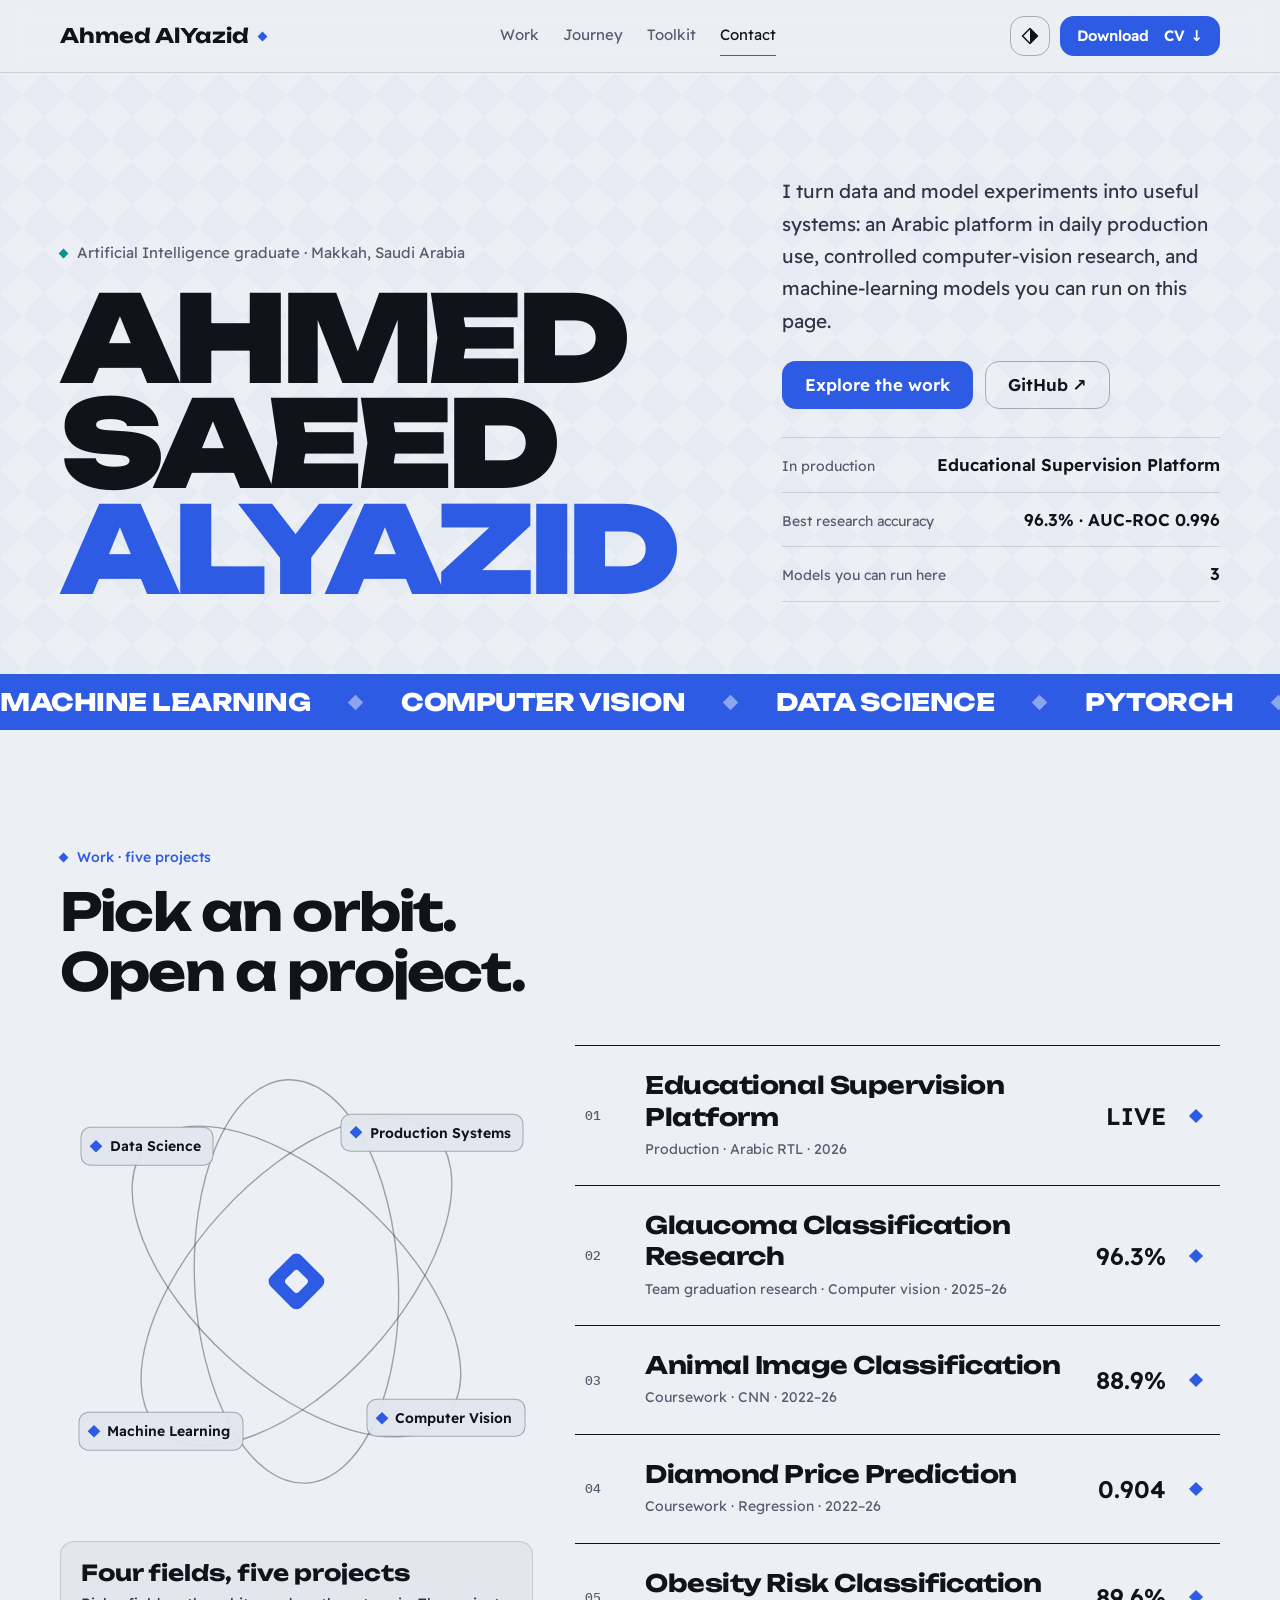
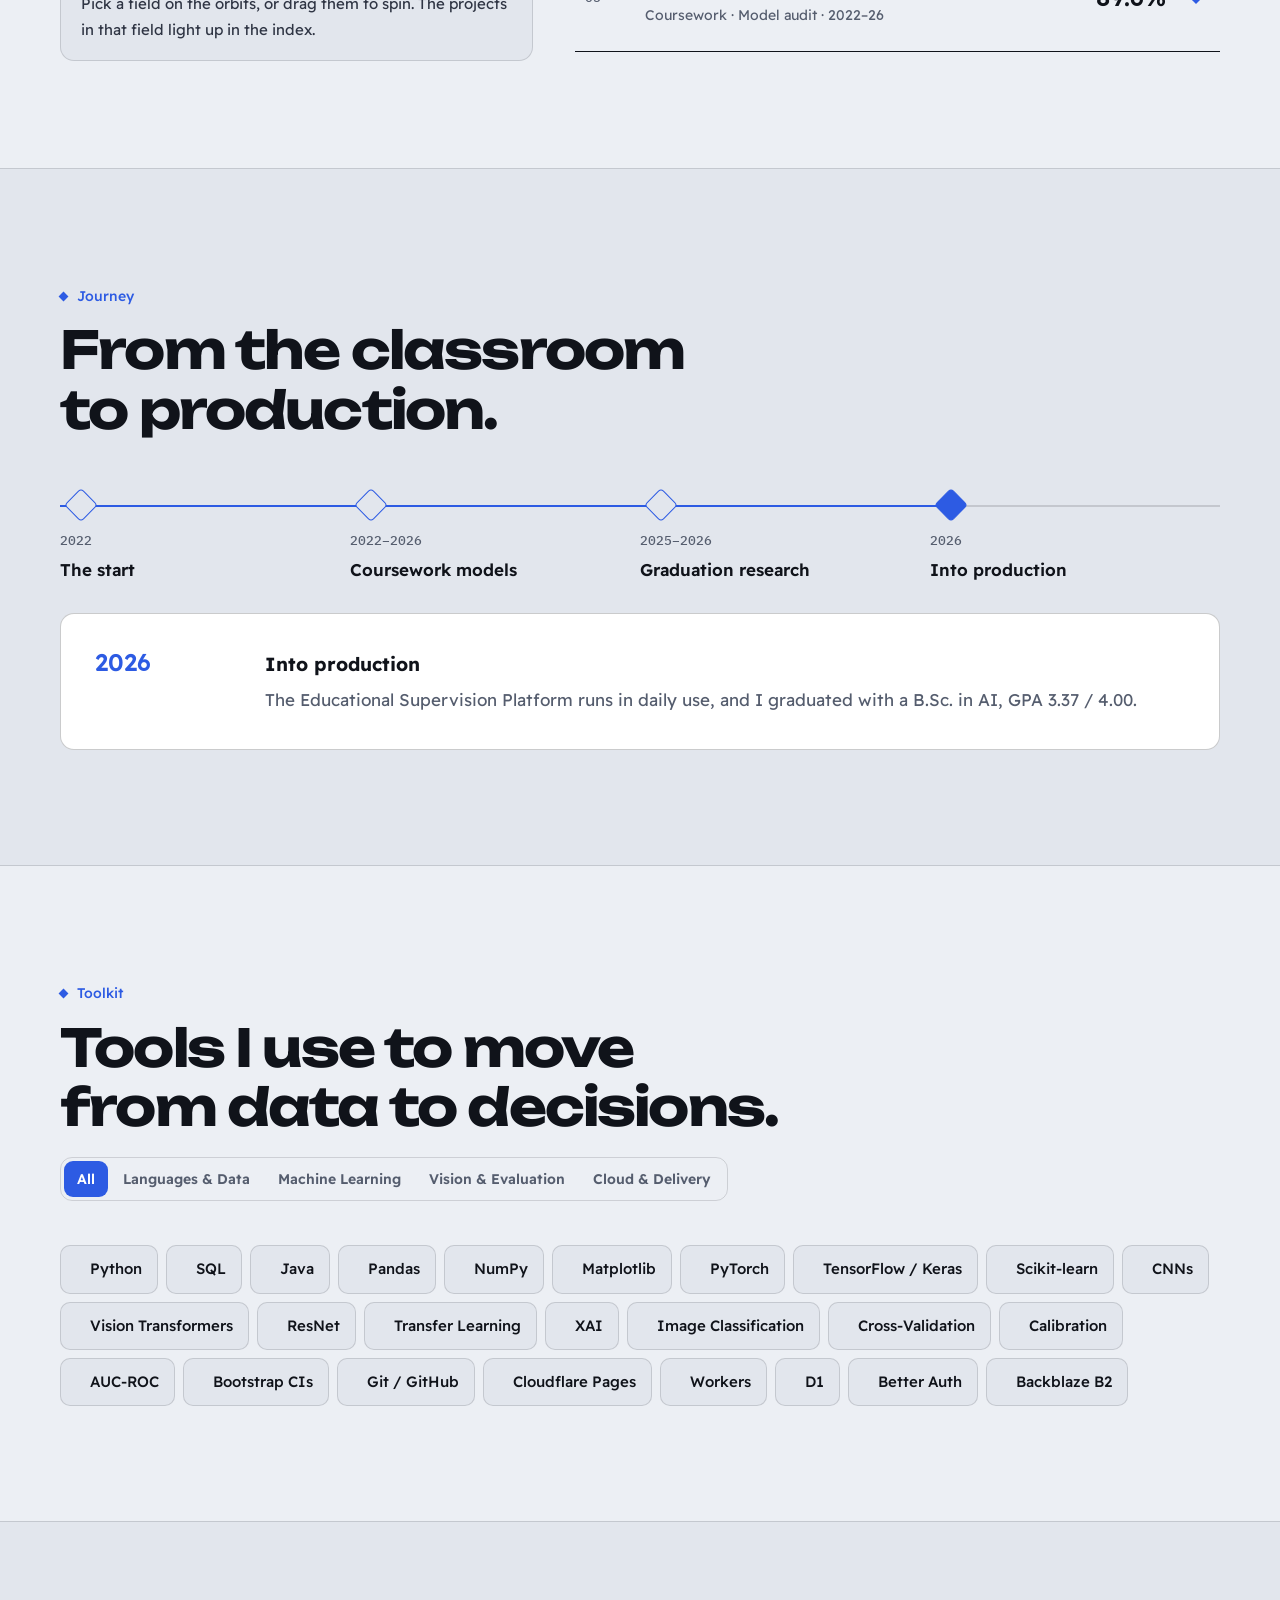
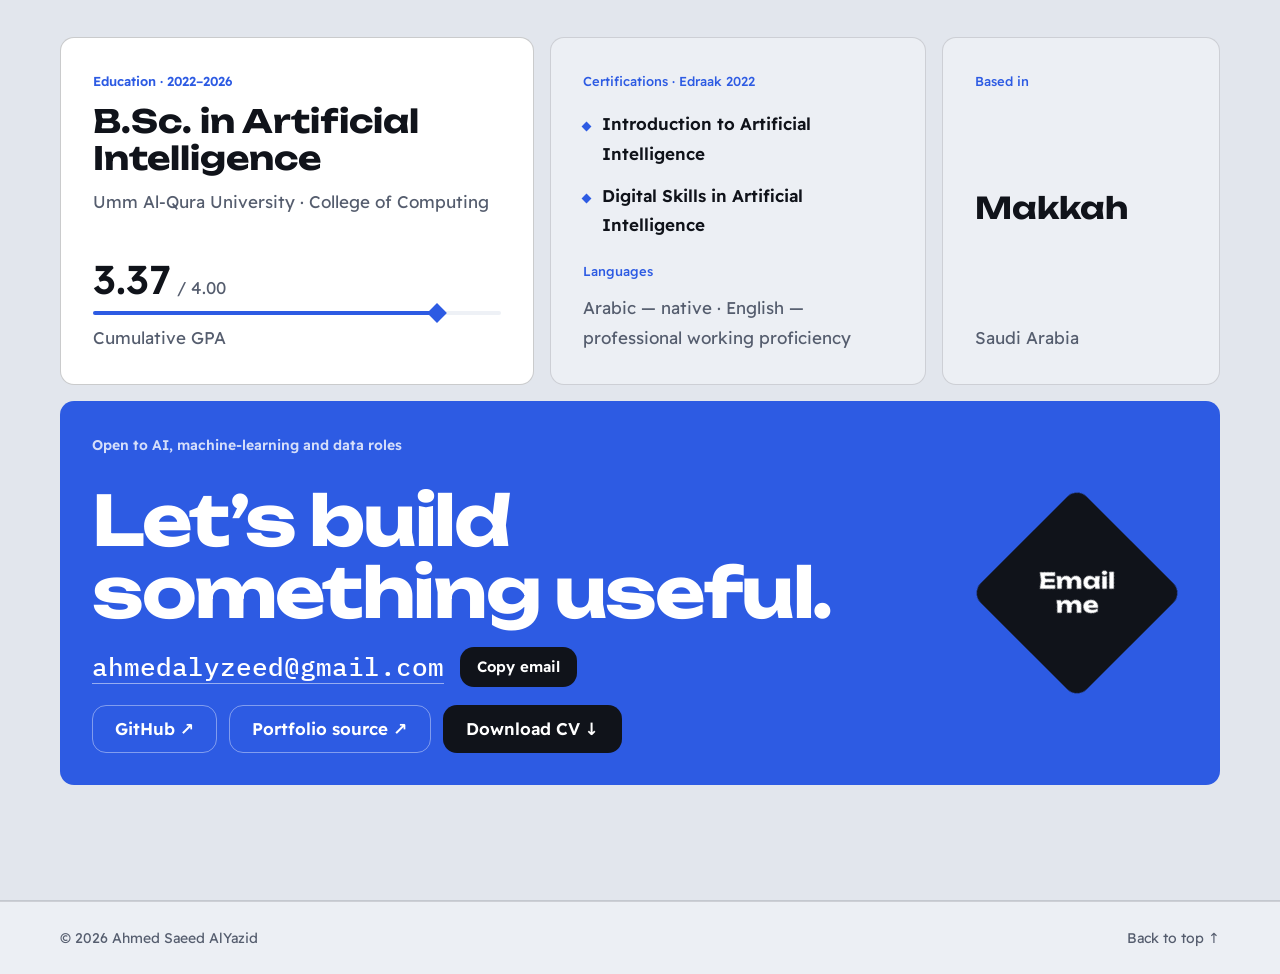
==== commit 9606c98e: "feat: final portfolio redesign in Graphite & Cobalt - Rebuild the page around one shape language (ra" ====
--- a/index.html
+++ b/index.html
@@ -1,10 +1,11 @@
 <!doctype html>
-<html lang="en" data-theme="dark">
+<html lang="en">
 <head>
   <meta charset="utf-8" />
-  <meta name="viewport" content="width=device-width, initial-scale=1" />
-  <meta name="theme-color" content="#0b0c0e" />
-  <meta name="description" content="Ahmed Saeed AlYazid is an Artificial Intelligence graduate working in machine learning, data science and computer vision. Explore his team research and live educational platform." />
+  <meta name="viewport" content="width=device-width, initial-scale=1, viewport-fit=cover" />
+  <meta name="theme-color" content="#0e0f12" />
+  <title>Ahmed Saeed AlYazid — AI & Machine Learning</title>
+  <meta name="description" content="Ahmed Saeed AlYazid, Artificial Intelligence graduate from Umm Al-Qura University: a production Arabic platform, controlled computer-vision research, and machine-learning models that run in the browser." />
   <meta name="author" content="Ahmed Saeed AlYazid" />
   <meta name="robots" content="index,follow" />
   <meta property="og:type" content="website" />
@@ -16,24 +17,24 @@
   <meta name="twitter:title" content="Ahmed Saeed AlYazid — AI & Machine Learning" />
   <meta name="twitter:description" content="Artificial Intelligence, machine learning, data science and computer vision: team research and a live educational platform." />
   <meta name="twitter:image" content="https://ahmed-portfolio-2e0.pages.dev/assets/og-card.png" />
-  <title>Ahmed Saeed AlYazid — AI & Machine Learning</title>
   <link rel="canonical" href="https://ahmed-portfolio-2e0.pages.dev/" />
   <link rel="icon" href="assets/favicon.svg" type="image/svg+xml" />
   <link rel="manifest" href="site.webmanifest" />
   <script>
     (function () {
-      var theme = null;
-      try { theme = localStorage.getItem('portfolio-theme'); } catch (_) {}
-      if (!theme && window.matchMedia && window.matchMedia('(prefers-color-scheme: light)').matches) theme = 'light';
-      document.documentElement.dataset.theme = theme || 'dark';
-      document.documentElement.classList.add('js');
+      // Saved choice wins, otherwise follow the system; dark is the default.
+      var r = document.documentElement, t = null;
+      try { t = localStorage.getItem('portfolio-theme'); } catch (_) {}
+      if (t !== 'light' && t !== 'dark') t = window.matchMedia && matchMedia('(prefers-color-scheme: light)').matches ? 'light' : 'dark';
+      r.setAttribute('data-theme', t);
+      var m = document.querySelector('meta[name="theme-color"]'); if (m) m.content = t === 'light' ? '#eceff4' : '#0e0f12';
+      r.classList.add('js');
     })();
   </script>
   <link rel="preconnect" href="https://fonts.googleapis.com" />
   <link rel="preconnect" href="https://fonts.gstatic.com" crossorigin />
-  <link rel="stylesheet" href="https://fonts.googleapis.com/css2?family=Bricolage+Grotesque:opsz,wght@12..96,500..800&family=Geist:wght@400..600&family=Geist+Mono:wght@400..500&display=swap" />
-  <link rel="stylesheet" href="styles.css" />
-  <noscript><style>.reveal { opacity: 1; transform: none; } @media (max-width: 1080px) { .desktop-nav { display: flex; position: static; flex-wrap: wrap; width: 100%; padding: 8px 0 0; border: 0; box-shadow: none; background: none; } .nav-wrap { flex-wrap: wrap; } .icon-button.menu-toggle { display: none; } }</style></noscript>
+  <link rel="stylesheet" href="https://fonts.googleapis.com/css2?family=Readex+Pro:wght@300..700&family=Unbounded:wght@600..900&family=IBM+Plex+Mono:wght@400;500&display=swap" />
+  <link rel="stylesheet" href="style.css" />
   <script type="application/ld+json">
   {
     "@context": "https://schema.org",
@@ -54,391 +55,237 @@
   }
   </script>
 </head>
-<body id="top">
-  <a class="skip-link" href="#main">Skip to content</a>
-  <div class="scroll-progress" aria-hidden="true"><span id="scrollProgress"></span></div>
-
-  <header class="site-header">
-    <div class="container nav-wrap">
-      <a class="brand" href="#top" aria-label="Ahmed AlYazid, back to top">Ahmed AlYazid<span class="brand-dot" aria-hidden="true">.</span></a>
-      <nav class="desktop-nav" id="primaryNav" aria-label="Primary navigation">
+<body>
+  <a class="skip" href="#main">Skip to content</a>
+
+  <header class="top">
+    <div class="wrap top-row">
+      <a class="brand" href="#top">Ahmed AlYazid<i class="dia" aria-hidden="true"></i></a>
+      <nav class="nav" aria-label="Primary">
         <a href="#work">Work</a>
-        <a href="#research">Research</a>
-        <a href="#projects">AI Lab</a>
-        <a href="#skills">Skills</a>
+        <a href="#journey">Journey</a>
+        <a href="#tools">Toolkit</a>
         <a href="#contact">Contact</a>
-        <a class="mobile-nav-cv" href="assets/Ahmed_AlYazid_CV.pdf" download>Download CV</a>
       </nav>
-      <div class="nav-actions">
-        <button class="icon-button" id="themeToggle" type="button" aria-label="Switch color theme" title="Switch color theme">
-          <svg class="icon-moon" viewBox="0 0 24 24" aria-hidden="true"><path d="M20 14.5A8 8 0 0 1 9.5 4 8 8 0 1 0 20 14.5Z"/></svg>
-          <svg class="icon-sun" viewBox="0 0 24 24" aria-hidden="true"><circle cx="12" cy="12" r="4"/><path d="M12 2v2M12 20v2M4.9 4.9l1.4 1.4M17.7 17.7l1.4 1.4M2 12h2M20 12h2M4.9 19.1l1.4-1.4M17.7 6.3l1.4-1.4"/></svg>
+      <div class="top-actions">
+        <button type="button" class="theme-btn" id="themeToggle" aria-label="Switch to light theme" title="Switch to light theme">
+          <svg viewBox="0 0 20 20" aria-hidden="true"><path class="half" d="M10 2.5 2.5 10 10 17.5Z"/><path class="edge" d="M10 2.5 17.5 10 10 17.5 2.5 10Z"/></svg>
         </button>
-        <a class="button button-small" href="assets/Ahmed_AlYazid_CV.pdf" download>Download CV</a>
-        <button class="icon-button menu-toggle" id="menuToggle" type="button" aria-label="Open menu" aria-controls="primaryNav" aria-expanded="false">
-          <svg viewBox="0 0 24 24" aria-hidden="true"><path d="M4 7h16M4 12h16M4 17h10"/></svg>
-        </button>
+        <a class="btn btn-accent btn-sm" data-cv href="assets/Ahmed_AlYazid_CV.pdf" target="_blank" rel="noreferrer" aria-label="Download CV"><span class="cv-word">Download&nbsp;</span>CV ↓</a>
       </div>
     </div>
   </header>
 
   <main id="main">
-    <!-- Hero -->
-    <section class="hero">
-      <div class="container hero-grid">
-        <div class="hero-copy">
-          <p class="eyebrow"><span class="live-dot" aria-hidden="true"></span> Artificial Intelligence graduate · Makkah, Saudi Arabia</p>
-          <h1 class="hero-title">Ahmed Saeed <span class="accent-word">AlYazid</span></h1>
-          <p class="hero-role">Artificial Intelligence <i aria-hidden="true">/</i> Machine Learning <i aria-hidden="true">/</i> Data Science <i aria-hidden="true">/</i> Computer Vision</p>
-          <p class="hero-lead">I turn data and model experiments into useful systems — from a live Arabic platform in daily production use, to controlled computer-vision research, to coursework models you can run right here in your browser.</p>
+    <!-- Hero: the name is the thesis -->
+    <section class="hero pattern" id="top">
+      <div class="wrap hero-grid">
+        <div>
+          <p class="eyebrow"><i class="dia dia-live" aria-hidden="true"></i>Artificial Intelligence graduate · Makkah, Saudi Arabia</p>
+          <h1 class="hero-name"><span>Ahmed</span> <span>Saeed</span> <span class="accent">AlYazid</span></h1>
+        </div>
+        <div class="hero-side">
+          <p class="hero-lead">I turn data and model experiments into useful systems: an Arabic platform in daily production use, controlled computer-vision research, and machine-learning models you can run on this page.</p>
           <div class="hero-actions">
-            <a class="button" href="#work">Explore my work <span aria-hidden="true">→</span></a>
-            <a class="button button-ghost" href="assets/Ahmed_AlYazid_CV.pdf" download>Download CV <span aria-hidden="true">↓</span></a>
-            <a class="text-link" href="https://github.com/Ahmed-AlYazid" target="_blank" rel="noopener noreferrer">GitHub <span aria-hidden="true">↗</span></a>
-          </div>
-        </div>
-
-        <aside class="model-card" aria-label="Profile summary">
-          <div class="model-card-head">
-            <span class="mono">model_card.yml</span>
-            <span class="mono model-card-ver">v2026</span>
-          </div>
-          <dl class="spec-list">
-            <div><dt>Name</dt><dd>Ahmed Saeed AlYazid</dd></div>
-            <div><dt>Degree</dt><dd>B.Sc. Artificial Intelligence, 2026</dd></div>
-            <div><dt>University</dt><dd>Umm Al-Qura University</dd></div>
-            <div><dt>GPA</dt><dd><strong>3.37</strong> / 4.00</dd></div>
-            <div><dt>Base</dt><dd>Makkah, Saudi Arabia</dd></div>
+            <a class="btn btn-accent" href="#work">Explore the work</a>
+            <a class="btn btn-line" href="https://github.com/Ahmed-AlYazid" target="_blank" rel="noreferrer">GitHub ↗</a>
+          </div>
+          <dl class="hero-facts">
             <div><dt>In production</dt><dd>Educational Supervision Platform</dd></div>
+            <div><dt>Best research accuracy</dt><dd>96.3% · AUC-ROC 0.996</dd></div>
+            <div><dt>Models you can run here</dt><dd>3</dd></div>
           </dl>
-          <div class="model-card-metrics">
-            <div><span class="mono">Best reported accuracy</span><strong>96.3%</strong></div>
-            <div><span class="mono">AUC-ROC</span><strong>0.996</strong></div>
-          </div>
-          <p class="model-card-foot mono">Team graduation research · ResNet18-FT · synthetic images</p>
-        </aside>
-      </div>
-
-      <div class="container">
-        <ul class="focus-strip" aria-label="Focus areas">
-          <li><span class="mono">01</span>Computer vision</li>
-          <li><span class="mono">02</span>Machine learning</li>
-          <li><span class="mono">03</span>Data science</li>
-          <li><span class="mono">04</span>PyTorch</li>
-          <li><span class="mono">05</span>Production systems</li>
+        </div>
+      </div>
+    </section>
+
+    <div class="band" aria-hidden="true"><div class="band-track"></div></div>
+
+    <!-- Work: the orbits navigate the project index -->
+    <section class="section" id="work">
+      <div class="wrap">
+        <header class="sec-head">
+          <p class="kicker"><i class="dia" aria-hidden="true"></i>Work · five projects</p>
+          <h2>Pick an orbit. Open a project.</h2>
+        </header>
+        <div class="work-grid">
+          <div class="orbit-wrap">
+            <div class="orbit-stage" title="Drag to spin">
+              <svg class="orbit-svg" viewBox="0 0 520 520" aria-hidden="true">
+                <g class="orbit-rings"></g>
+                <rect class="orbit-core" x="236" y="236" width="48" height="48" rx="8" transform="rotate(45 260 260)"></rect>
+                <rect class="orbit-core-inner" x="250" y="250" width="20" height="20" rx="4" transform="rotate(45 260 260)"></rect>
+              </svg>
+              <div class="orbit-nodes"></div>
+            </div>
+            <div class="orbit-card" aria-live="polite">
+              <div class="orbit-card-head"><h3 class="orbit-card-title"></h3><button type="button" class="link-btn" id="orbitAll">Show all projects</button></div>
+              <p class="orbit-card-text"></p>
+            </div>
+          </div>
+          <div class="index-wrap">
+            <div class="index" id="indexList"></div>
+            <div class="preview" id="preview" aria-hidden="true"><span class="preview-kind"></span><b class="preview-metric"></b><span class="preview-label"></span></div>
+          </div>
+        </div>
+      </div>
+    </section>
+
+    <!-- Journey -->
+    <section class="section section-alt" id="journey">
+      <div class="wrap">
+        <header class="sec-head">
+          <p class="kicker"><i class="dia" aria-hidden="true"></i>Journey</p>
+          <h2>From the classroom to production.</h2>
+        </header>
+        <div class="timeline" role="tablist" id="timeline" aria-label="Journey milestones"><span class="tl-line"><span class="tl-fill" id="tlFill"></span></span></div>
+        <div class="tl-panel card card-sand" role="tabpanel" id="tlPanel"></div>
+      </div>
+    </section>
+
+    <!-- Toolkit -->
+    <section class="section" id="tools">
+      <div class="wrap">
+        <header class="sec-head sec-head-row">
+          <div>
+            <p class="kicker"><i class="dia" aria-hidden="true"></i>Toolkit</p>
+            <h2>Tools I use to move from data to decisions.</h2>
+          </div>
+          <div class="seg" role="group" id="tkTabs" aria-label="Filter the toolkit"></div>
+        </header>
+        <div id="toolsBody"></div>
+      </div>
+    </section>
+
+    <!-- Closing tiles -->
+    <section class="section section-alt" id="contact">
+      <div class="wrap">
+        <div class="bento">
+          <article class="tile tile-sand t-edu">
+            <span class="label-ink">Education · 2022–2026</span>
+            <h3 class="h3">B.Sc. in Artificial Intelligence</h3>
+            <p class="muted-ink">Umm Al-Qura University · College of Computing</p>
+            <div class="gpa">
+              <div class="gpa-num"><b>3.37</b><span>/ 4.00</span></div>
+              <div class="gpa-bar"><span class="gpa-fill"></span><i class="dia gpa-dia" aria-hidden="true"></i></div>
+              <span class="muted-ink">Cumulative GPA</span>
+            </div>
+          </article>
+          <article class="tile tile-deep t-certs">
+            <span class="label">Certifications · Edraak 2022</span>
+            <ul class="certs">
+              <li><i class="dia" aria-hidden="true"></i><span>Introduction to Artificial Intelligence</span></li>
+              <li><i class="dia" aria-hidden="true"></i><span>Digital Skills in Artificial Intelligence</span></li>
+            </ul>
+            <span class="label lang-label">Languages</span>
+            <p class="muted">Arabic — native · English — professional working proficiency</p>
+          </article>
+          <article class="tile tile-deep t-base pattern">
+            <span class="label">Based in</span>
+            <b class="t-city">Makkah</b>
+            <span class="muted">Saudi Arabia</span>
+          </article>
+          <article class="tile tile-accent t-contact">
+            <div class="t-contact-copy">
+              <span class="label-acc">Open to AI, machine-learning and data roles</span>
+              <h2 class="contact-title">Let’s build something useful.</h2>
+              <div class="email-row">
+                <span class="email" id="emailText">ahmedalyzeed@gmail.com</span>
+                <button type="button" class="btn btn-ink btn-sm" id="copyEmail">Copy email</button>
+              </div>
+              <div class="row-actions">
+                <a class="btn btn-ink-line" href="https://github.com/Ahmed-AlYazid" target="_blank" rel="noreferrer">GitHub ↗</a>
+                <a class="btn btn-ink-line" href="https://github.com/Ahmed-AlYazid/ahmed-portfolio" target="_blank" rel="noreferrer">Portfolio source ↗</a>
+                <a class="btn btn-ink" data-cv href="assets/Ahmed_AlYazid_CV.pdf" target="_blank" rel="noreferrer">Download CV ↓</a>
+              </div>
+            </div>
+            <a class="magnet" id="magnet" href="mailto:ahmedalyzeed@gmail.com"><span>Email<br />me</span></a>
+          </article>
+        </div>
+      </div>
+    </section>
+  </main>
+
+  <footer class="foot"><div class="wrap foot-row"><span>© 2026 Ahmed Saeed AlYazid</span><a href="#top">Back to top ↑</a></div></footer>
+
+  <!-- Project detail blocks: each exists once and moves into whichever view opens it -->
+  <div class="blocks" id="blocks" hidden>
+    <div class="block" data-block="0">
+      <div class="flow">
+        <div class="flow-head"><h4 class="h4">How a visit flows</h4><span class="muted-ink">Click a step</span></div>
+        <div class="flow-steps" role="tablist" aria-label="Workflow steps"></div>
+        <div class="bar"><span class="bar-fill" id="flowBar"></span></div>
+        <div class="flow-detail" role="tabpanel" id="flowDetail"></div>
+      </div>
+      <ul class="chips"><li>Cloudflare Pages</li><li>Workers</li><li>D1</li><li>Better Auth</li><li>Backblaze B2</li><li>Arabic RTL</li></ul>
+    </div>
+
+    <div class="block" data-block="1">
+      <h4 class="h4">Study design — pick a condition</h4>
+      <div class="matrix" id="matrix"></div>
+      <p class="cond-note" id="condNote" aria-live="polite"></p>
+      <div class="metrics">
+        <div class="metric metric-accent"><b data-count="96.3" data-suffix="%" data-dec="1">96.3%</b><span>Best accuracy · ResNet18-FT</span></div>
+        <div class="metric"><b data-count="0.996" data-dec="3">0.996</b><span>AUC-ROC</span></div>
+        <div class="metric"><b data-count="6" data-dec="0">6</b><span>Conditions</span></div>
+        <div class="metric"><b data-count="4828" data-dec="0" data-group="1">4,828</b><span>Synthetic images</span></div>
+      </div>
+      <details class="protocol">
+        <summary><span>Inside the evaluation protocol</span><i class="dia" aria-hidden="true"></i></summary>
+        <ul class="facts">
+          <li>Stratified 3-fold cross-validation.</li>
+          <li>Discrimination metrics with bootstrap confidence intervals.</li>
+          <li>Calibration measures for probability reliability.</li>
+          <li>Peripheral-occlusion diagnostics and Attention Rollout to inspect image reliance.</li>
         </ul>
-      </div>
-    </section>
-
-    <!-- Selected work -->
-    <section class="section" id="work">
-      <div class="container">
-        <header class="section-head reveal">
-          <p class="kicker"><span class="mono">01</span> Selected work</p>
-          <h2>From an operational need to a live platform.</h2>
-          <p>A deployed educational supervision platform puts forms, reporting, access control and Arabic workflows into daily use.</p>
-        </header>
-
-        <article class="feature reveal">
-          <div class="feature-main">
-            <p class="status-label"><span class="live-dot" aria-hidden="true"></span> Live production project</p>
-            <h3>Educational Supervision Platform</h3>
-            <p class="feature-lead">A production Arabic platform for educational supervision workflows in a private-school environment. It centralizes visits, records, reports, approvals and document exports.</p>
-            <ol class="point-list">
-              <li><span class="mono">01</span><p>Digitizes supervisory visit forms and structured teacher/supervisor records.</p></li>
-              <li><span class="mono">02</span><p>Provides dashboards, filters, visit metrics, reports, and operational workflows.</p></li>
-              <li><span class="mono">03</span><p>Exports official records to PDF, Word, and Excel while preserving Arabic RTL document requirements.</p></li>
-              <li><span class="mono">04</span><p>Runs on a cloud architecture using Cloudflare Pages &amp; Workers, D1, Better Auth, and Backblaze B2.</p></li>
-            </ol>
-            <div class="feature-actions">
-              <a class="button" href="https://almarefah-supervision.pages.dev/" target="_blank" rel="noreferrer">Open live platform <span aria-hidden="true">↗</span></a>
-              <span class="note">Source repository is private to the school.</span>
-            </div>
-          </div>
-
-          <div class="feature-side">
-            <div class="flow">
-              <div class="flow-head">
-                <span class="mono">Production workflow</span>
-                <strong dir="rtl" lang="ar">الإشراف التربوي</strong>
-              </div>
-              <ol class="flow-steps" aria-label="Production workflow">
-                <li><span class="flow-node mono">01</span><div><strong>Capture</strong><small>Structured visit forms</small></div></li>
-                <li><span class="flow-node mono">02</span><div><strong>Review</strong><small>Roles and approvals</small></div></li>
-                <li><span class="flow-node mono">03</span><div><strong>Report</strong><small>Dashboards and filters</small></div></li>
-                <li><span class="flow-node mono">04</span><div><strong>Export</strong><small>PDF · Word · Excel</small></div></li>
-              </ol>
-              <ul class="stack-grid" aria-label="Technology stack">
-                <li>Cloudflare Pages</li><li>Workers</li><li>D1</li><li>Better Auth</li><li>Backblaze B2</li><li>Arabic RTL</li>
-              </ul>
-            </div>
-          </div>
-        </article>
-      </div>
-    </section>
-
-    <!-- Research -->
-    <section class="section section-alt" id="research">
-      <div class="container">
-        <header class="section-head reveal">
-          <p class="kicker"><span class="mono">02</span> Graduation research</p>
-          <h2>A controlled comparison, not just a headline accuracy.</h2>
-          <p>This AI research-based team graduation project compared deep-learning architectures and transfer-learning strategies for glaucoma image classification under a controlled study protocol. It was a research comparison using synthetic images, not a clinical diagnostic product.</p>
-        </header>
-
-        <div class="research-grid">
-          <article class="research-story reveal">
-            <p class="badge mono">Team research project · 2025–2026</p>
-            <h3>Comparative Deep-Learning Research for Glaucoma Classification</h3>
-            <p class="research-subtitle">A comparative study of pretrained and from-scratch architectures with trustworthiness diagnostics.</p>
-            <p>The study compared six experimental conditions: ViT-Small and ResNet-18 under feature extraction and full fine-tuning, plus KAN-Transformer and a matched MLP-Transformer trained from scratch. All conditions shared a common evaluation protocol.</p>
-            <p>The dataset contained <strong>4,828 synthetically generated retinal fundus images</strong>. Evaluation used stratified 3-fold cross-validation, discrimination metrics, bootstrap confidence intervals, calibration measures, peripheral-occlusion diagnostics, and Attention Rollout.</p>
-            <ul class="tag-list" aria-label="Methods and tools">
-              <li>Python</li><li>PyTorch</li><li>Cross-validation</li><li>Calibration</li><li>Explainable AI</li>
-            </ul>
-          </article>
-
-          <figure class="conditions reveal">
-            <figcaption><span class="mono">Study design</span> Six conditions, one protocol</figcaption>
-            <div class="matrix" role="table" aria-label="Experimental conditions by architecture and training strategy">
-              <div class="matrix-row matrix-header" role="row">
-                <span role="columnheader">Architecture</span>
-                <span role="columnheader">Feature extraction</span>
-                <span role="columnheader">Full fine-tuning</span>
-                <span role="columnheader">From scratch</span>
-              </div>
-              <div class="matrix-row" role="row">
-                <span role="rowheader">ViT-Small</span>
-                <span role="cell" class="cell-on">Pretrained</span>
-                <span role="cell" class="cell-on">Pretrained</span>
-                <span role="cell" class="cell-off"><span class="visually-hidden">Not part of the study</span><span aria-hidden="true">—</span></span>
-              </div>
-              <div class="matrix-row" role="row">
-                <span role="rowheader">ResNet-18</span>
-                <span role="cell" class="cell-on">Pretrained</span>
-                <span role="cell" class="cell-best"><strong>96.3%</strong> best reported</span>
-                <span role="cell" class="cell-off"><span class="visually-hidden">Not part of the study</span><span aria-hidden="true">—</span></span>
-              </div>
-              <div class="matrix-row" role="row">
-                <span role="rowheader">KAN-Transformer</span>
-                <span role="cell" class="cell-off"><span class="visually-hidden">Not part of the study</span><span aria-hidden="true">—</span></span>
-                <span role="cell" class="cell-off"><span class="visually-hidden">Not part of the study</span><span aria-hidden="true">—</span></span>
-                <span role="cell" class="cell-on">Trained</span>
-              </div>
-              <div class="matrix-row" role="row">
-                <span role="rowheader">MLP-Transformer</span>
-                <span role="cell" class="cell-off"><span class="visually-hidden">Not part of the study</span><span aria-hidden="true">—</span></span>
-                <span role="cell" class="cell-off"><span class="visually-hidden">Not part of the study</span><span aria-hidden="true">—</span></span>
-                <span role="cell" class="cell-on">Matched baseline</span>
-              </div>
-            </div>
-          </figure>
-
-          <div class="metric-row reveal">
-            <div class="metric metric-primary"><span class="metric-value">96.3%</span><strong>Best accuracy</strong><p>ResNet18-FT under the study protocol.</p></div>
-            <div class="metric"><span class="metric-value">0.996</span><strong>AUC-ROC</strong><p>Reported for ResNet18-FT.</p></div>
-            <div class="metric"><span class="metric-value">6</span><strong>Conditions</strong><p>Evaluated under a controlled comparative design.</p></div>
-            <div class="metric"><span class="metric-value">4,828</span><strong>Images</strong><p>Synthetic fundus images across two classes.</p></div>
-          </div>
-        </div>
-
-        <ol class="method reveal">
-          <li><span class="mono">Step 1</span><strong>Compare architectures</strong><p>Evaluate six conditions using stratified 3-fold cross-validation.</p></li>
-          <li><span class="mono">Step 2</span><strong>Measure beyond accuracy</strong><p>Report AUC-ROC, bootstrap confidence intervals and calibration alongside accuracy.</p></li>
-          <li><span class="mono">Step 3</span><strong>Investigate model behavior</strong><p>Use Attention Rollout and peripheral-occlusion diagnostics to inspect image reliance.</p></li>
-        </ol>
-      </div>
-    </section>
-
-    <!-- AI Lab -->
-    <section class="section" id="projects">
-      <div class="container">
-        <header class="section-head reveal">
-          <p class="kicker"><span class="mono">03</span> Academic projects · AI Lab</p>
-          <h2>Additional machine-learning work you can run.</h2>
-          <p>Selected coursework in computer vision, regression, classification, preprocessing and data analysis — each with a live model in the lab below.</p>
-        </header>
-
-        <div class="project-grid">
-          <article class="project-card reveal">
-            <div class="project-top"><p class="project-type mono">Computer vision</p><p class="project-score"><strong>88.9%</strong><span class="mono">Held-out accuracy</span></p></div>
-            <h3>Animal Image Classification</h3>
-            <p>Built a multi-class CNN image classifier with preprocessing and image augmentation.</p>
-            <p class="project-classes">Dataset classes: bear, cat, dog, elephant, goat, horse, lion, tiger, wolf.</p>
-            <ul class="tag-list"><li>TensorFlow / Keras</li><li>CNN</li><li>Image augmentation</li></ul>
-            <a class="project-link" href="#animal-demo">Try the image classifier <span aria-hidden="true">→</span></a>
-          </article>
-          <article class="project-card reveal">
-            <div class="project-top"><p class="project-type mono">Regression</p><p class="project-score"><strong>0.904</strong><span class="mono">R² on test set</span></p></div>
-            <h3>Diamond Price Prediction</h3>
-            <p>Used diamond length, width and depth to build a linear regression workflow, evaluated with MAE, RMSE and R².</p>
-            <ul class="tag-list"><li>Pandas</li><li>Scikit-learn</li><li>Regression</li></ul>
-            <a class="project-link" href="#diamond-demo">Try the price model <span aria-hidden="true">→</span></a>
-          </article>
-          <article class="project-card reveal">
-            <div class="project-top"><p class="project-type mono">Classification</p><p class="project-score"><strong>89.6%</strong><span class="mono">Holdout accuracy</span></p></div>
-            <h3>Obesity Risk Classification</h3>
-            <p>Coursework explored Gaussian Naive Bayes on selected features. The interactive version retrains a compact decision tree on the same project data and reports held-out accuracy.</p>
-            <ul class="tag-list"><li>Scikit-learn</li><li>Classification</li><li>Model audit</li></ul>
-            <a class="project-link" href="#obesity-demo">Try the classifier <span aria-hidden="true">→</span></a>
-          </article>
-        </div>
-
-        <div class="labs-shell" id="interactiveLabs">
-          <nav class="lab-switcher" aria-label="Choose an interactive AI demonstration">
-            <span class="lab-switcher-label mono">Run a project</span>
-            <div class="lab-tabs" id="labTabs">
-              <a class="lab-tab" href="#animal-demo" data-lab-target="animal-demo"><span class="mono">01</span>Animal vision</a>
-              <a class="lab-tab" href="#diamond-demo" data-lab-target="diamond-demo"><span class="mono">02</span>Diamond price</a>
-              <a class="lab-tab" href="#obesity-demo" data-lab-target="obesity-demo"><span class="mono">03</span>Weight status</a>
-            </div>
-          </nav>
-
-          <div class="lab-panel" id="animal-demo" data-lab-panel aria-label="Animal image classifier demonstration">
-            <div class="lab-copy">
-              <p class="kicker">Interactive lab · Original project images</p>
-              <h3>Which of the nine animals is in the image?</h3>
-              <p>I retrained a compact classifier from the <strong>830 files in the coursework folders</strong>; 827 readable images were used. It combines MobileNetV2 image features with a nine-class logistic-regression head and reached <strong>88.9% held-out accuracy</strong>.</p>
-              <ul class="class-list" aria-label="Supported animal classes">
-                <li>Bear</li><li>Cat</li><li>Dog</li><li>Elephant</li><li>Goat</li><li>Horse</li><li>Lion</li><li>Tiger</li><li>Wolf</li>
-              </ul>
-              <p class="lab-source">Upload a clear photo of one supported class. The model always compares among these nine classes and cannot reliably reject unrelated animals or objects.</p>
-            </div>
-            <form class="demo-form" id="animalForm">
-              <div class="form-heading"><span class="mono">01 / Retrained coursework model</span><strong>Animal image classifier</strong></div>
-              <label class="upload-zone" for="animalImage">
-                <input id="animalImage" name="image" type="file" accept="image/jpeg,image/png,image/webp" required />
-                <span class="upload-icon" aria-hidden="true"><svg viewBox="0 0 24 24"><path d="M12 16V4m0 0-5 5m5-5 5 5M4 20h16"/></svg></span>
-                <strong>Choose an animal image</strong>
-                <span>JPG, PNG or WebP · processed locally</span>
-              </label>
-              <div class="animal-preview" id="animalPreview" hidden><img id="animalPreviewImage" alt="Selected animal preview" /></div>
-              <button class="button" type="submit">Classify image</button>
-              <div class="demo-result" id="animalResult" role="status" aria-live="polite">Choose an image from one of the nine supported classes.</div>
-              <p class="form-privacy">The image stays in your browser. The model runtime loads only when you classify.</p>
-            </form>
-          </div>
-
-          <div class="lab-panel" id="diamond-demo" data-lab-panel aria-label="Diamond price regression demonstration">
-            <div class="lab-copy">
-              <p class="kicker">Interactive lab</p>
-              <h3>Put the diamond model to work.</h3>
-              <p>Enter a diamond's three dimensions to run the <strong>linear regression from my coursework</strong>. I reproduced its coefficients from the original 500-row project dataset using the same 80/20 split and random seed as the notebook.</p>
-              <dl class="lab-stats" aria-label="Held-out test results">
-                <div><dt>MAE</dt><dd>$241</dd></div>
-                <div><dt>RMSE</dt><dd>$329</dd></div>
-                <div><dt>R²</dt><dd>0.904</dd></div>
-              </dl>
-              <p class="lab-source">Measured on the held-out test set. Estimates use dimensions only and are an experiment, not an appraisal or sale price.</p>
-            </div>
-            <form class="demo-form" id="diamondForm">
-              <div class="form-heading"><span class="mono">02 / Original project model</span><strong>Diamond price estimate</strong></div>
-              <div class="form-grid">
-                <label for="diamondX">Length <span>millimeters</span><input id="diamondX" name="x" type="text" inputmode="decimal" lang="en-US" dir="ltr" data-western-number data-min="3.79" data-max="6.9" pattern="[0-9]+([.][0-9]+)?" value="3.95" autocomplete="off" spellcheck="false" required /></label>
-                <label for="diamondY">Width <span>millimeters</span><input id="diamondY" name="y" type="text" inputmode="decimal" lang="en-US" dir="ltr" data-western-number data-min="3.75" data-max="6.9" pattern="[0-9]+([.][0-9]+)?" value="3.98" autocomplete="off" spellcheck="false" required /></label>
-                <label for="diamondZ">Depth <span>millimeters</span><input id="diamondZ" name="z" type="text" inputmode="decimal" lang="en-US" dir="ltr" data-western-number data-min="2.27" data-max="4.33" pattern="[0-9]+([.][0-9]+)?" value="2.43" autocomplete="off" spellcheck="false" required /></label>
-              </div>
-              <button class="button" type="submit">Estimate price</button>
-              <div class="demo-result" id="diamondResult" role="status" aria-live="polite">Use the sample values or enter your own dimensions.</div>
-              <p class="form-privacy">The model runs in your browser. Dimensions are not sent or saved.</p>
-            </form>
-          </div>
-
-          <div class="lab-panel" id="obesity-demo" data-lab-panel aria-label="Weight-status classification demonstration">
-            <div class="lab-copy">
-              <p class="kicker">Interactive lab · Coursework data</p>
-              <h3>Explore the classification workflow.</h3>
-              <p>This demo uses a compact decision tree retrained on the <strong>same five inputs and 2,086 records</strong> used by the obesity coursework. It achieved 89.6% accuracy on a 626-record holdout. The saved Gaussian Naive Bayes report did not reproduce from the available CSV, so this is a clearly identified retraining.</p>
-              <p class="lab-source">The underlying <a href="https://archive.ics.uci.edu/dataset/544/estimation+of+obesity+levels+based+on+eating+habits+and+physical+condition" target="_blank" rel="noopener noreferrer">UCI dataset</a> is largely synthetic and comes from a limited population. This demonstration is not a diagnosis or personal health assessment.</p>
-            </div>
-            <form class="demo-form" id="obesityForm">
-              <div class="form-heading"><span class="mono">03 / Project data retraining</span><strong>Weight-status classifier</strong></div>
-              <div class="form-grid form-grid-2">
-                <label for="obesityHeight">Height <span>centimeters</span><input id="obesityHeight" name="height" type="text" inputmode="decimal" lang="en-US" dir="ltr" data-western-number data-min="145" data-max="198" pattern="[0-9]+([.][0-9]+)?" value="170" autocomplete="off" spellcheck="false" required /></label>
-                <label for="obesityWeight">Weight <span>kilograms</span><input id="obesityWeight" name="weight" type="text" inputmode="decimal" lang="en-US" dir="ltr" data-western-number data-min="39" data-max="165.1" pattern="[0-9]+([.][0-9]+)?" value="75" autocomplete="off" spellcheck="false" required /></label>
-                <label for="familyHistory">Family history of overweight <select id="familyHistory" name="family" required><option value="1">Yes</option><option value="0">No</option></select></label>
-                <label for="calorieMonitoring">Monitors calorie intake <select id="calorieMonitoring" name="scc" required><option value="0">No</option><option value="1">Yes</option></select></label>
-                <label for="walkingTransport" class="span-2">Walking as transportation <select id="walkingTransport" name="walking" required><option value="0">No</option><option value="1">Yes</option></select></label>
-              </div>
-              <button class="button" type="submit">Classify sample</button>
-              <div class="demo-result" id="obesityResult" role="status" aria-live="polite">Use the sample values or enter your own data.</div>
-              <p class="form-privacy">Processed in your browser. No inputs are sent or saved.</p>
-            </form>
-          </div>
-        </div>
-      </div>
-    </section>
-
-    <!-- Skills, education, certifications -->
-    <section class="section section-alt" id="skills">
-      <div class="container">
-        <header class="section-head reveal">
-          <p class="kicker"><span class="mono">04</span> Technical toolkit</p>
-          <h2>Tools I use to move from data to decisions.</h2>
-          <p>My background combines AI experimentation, applied data work, and deployment of a real cloud-based platform.</p>
-        </header>
-        <div class="skills-grid">
-          <div class="skill-group reveal">
-            <h3>Languages &amp; Data</h3>
-            <ul><li>Python</li><li>SQL</li><li>Java</li><li>Pandas</li><li>NumPy</li><li>Matplotlib</li></ul>
-          </div>
-          <div class="skill-group reveal">
-            <h3>Machine Learning</h3>
-            <ul><li>PyTorch</li><li>TensorFlow / Keras</li><li>Scikit-learn</li><li>CNNs</li><li>Vision Transformers</li><li>ResNet</li><li>Transfer Learning</li><li>XAI</li></ul>
-          </div>
-          <div class="skill-group reveal">
-            <h3>Computer Vision &amp; Evaluation</h3>
-            <ul><li>Image Classification</li><li>Cross-Validation</li><li>Calibration</li><li>AUC-ROC</li><li>Bootstrap CIs</li></ul>
-          </div>
-          <div class="skill-group reveal">
-            <h3>Cloud &amp; Delivery</h3>
-            <ul><li>Git / GitHub</li><li>Cloudflare Pages</li><li>Workers</li><li>D1</li><li>Better Auth</li><li>Backblaze B2</li></ul>
-          </div>
-        </div>
-
-        <div class="credentials">
-          <article class="credential reveal">
-            <p class="kicker"><span class="mono">05</span> Education</p>
-            <h3>B.Sc. in Artificial Intelligence</h3>
-            <p class="credential-school">Umm Al-Qura University · College of Computing</p>
-            <ul class="meta-row"><li>2022–2026</li><li>GPA 3.37 / 4.00</li><li>Makkah, Saudi Arabia</li></ul>
-          </article>
-          <article class="credential reveal">
-            <p class="kicker"><span class="mono">06</span> Certifications</p>
-            <ul class="cert-list">
-              <li><strong>Introduction to Artificial Intelligence</strong><span>Edraak · 2022</span></li>
-              <li><strong>Digital Skills in Artificial Intelligence</strong><span>Edraak · 2022</span></li>
-            </ul>
-          </article>
-        </div>
-      </div>
-    </section>
-
-    <!-- Contact -->
-    <section class="section contact" id="contact">
-      <div class="container contact-grid reveal">
-        <div class="contact-copy">
-          <p class="kicker"><span class="mono">07</span> Let’s connect</p>
-          <h2>Looking for an AI, ML, or Data role?</h2>
-          <p>I’m based in Makkah, Saudi Arabia. For Artificial Intelligence, machine learning, or data opportunities, contact me by email or review the portfolio source.</p>
-        </div>
-        <div class="contact-actions">
-          <a class="contact-row contact-primary" href="mailto:ahmedalyzeed@gmail.com"><span class="mono">Email</span><strong>ahmedalyzeed@gmail.com</strong><span aria-hidden="true">→</span></a>
-          <a class="contact-row" href="https://github.com/Ahmed-AlYazid/ahmed-portfolio" target="_blank" rel="noreferrer"><span class="mono">Source</span><strong>Portfolio repository</strong><span aria-hidden="true">↗</span></a>
-          <a class="contact-row" href="https://github.com/Ahmed-AlYazid" target="_blank" rel="noreferrer"><span class="mono">GitHub</span><strong>github.com/Ahmed-AlYazid</strong><span aria-hidden="true">↗</span></a>
-          <a class="contact-row" href="assets/Ahmed_AlYazid_CV.pdf" download><span class="mono">CV</span><strong>Download CV (PDF)</strong><span aria-hidden="true">↓</span></a>
-        </div>
-      </div>
-    </section>
-  </main>
-
-  <footer class="site-footer">
-    <div class="container footer-row">
-      <p>© <span id="year"></span> Ahmed Saeed AlYazid.</p>
-      <a id="backToTop" href="#top">Back to top ↑</a>
-    </div>
-  </footer>
-
-  <script src="script.js"></script>
+      </details>
+    </div>
+
+    <form class="block lab-io" data-block="2" id="animalForm">
+      <span class="lab-tag">Live lab · runs in your browser</span>
+      <ul class="chips" id="animalClasses"><li>bear</li><li>cat</li><li>dog</li><li>elephant</li><li>goat</li><li>horse</li><li>lion</li><li>tiger</li><li>wolf</li></ul>
+      <label class="drop" for="animalFile">
+        <input type="file" id="animalFile" accept="image/jpeg,image/png,image/webp" />
+        <i class="dia dia-lg" aria-hidden="true"></i>
+        <strong>Choose an animal photo</strong>
+        <span>JPG, PNG or WebP · processed locally</span>
+      </label>
+      <img class="animal-preview" id="animalPreview" alt="Selected photo" hidden />
+      <button class="btn btn-accent btn-block" type="submit">Classify image</button>
+      <div class="result" role="status" aria-live="polite" id="animalResult"><span>Choose a photo of one of the nine classes.</span></div>
+    </form>
+
+    <div class="block lab-io" data-block="3">
+      <span class="lab-tag">Live lab · runs in your browser</span>
+      <button type="button" class="toggle toggle-wide" id="dLink" aria-pressed="true"><i class="dia" aria-hidden="true"></i><span>Keep realistic diamond proportions</span></button>
+      <label class="range" for="dx"><span><span>Length (mm)</span><output id="dxv">3.95</output></span><input type="range" id="dx" min="3.79" max="6.9" step="0.01" value="3.95" /></label>
+      <label class="range" for="dy"><span><span>Width (mm)</span><output id="dyv">3.98</output></span><input type="range" id="dy" min="3.75" max="6.9" step="0.01" value="3.98" /></label>
+      <label class="range" for="dz"><span><span>Depth (mm)</span><output id="dzv">2.43</output></span><input type="range" id="dz" min="2.27" max="4.33" step="0.01" value="2.43" /></label>
+      <div class="result" role="status" aria-live="polite"><b id="dPrice">$357</b><span id="dNote"></span></div>
+    </div>
+
+    <div class="block lab-io" data-block="4">
+      <span class="lab-tag">Live lab · runs in your browser</span>
+      <label class="range" for="oh"><span><span>Height (cm)</span><output id="ohv">170</output></span><input type="range" id="oh" min="145" max="198" step="1" value="170" /></label>
+      <label class="range" for="ow"><span><span>Weight (kg)</span><output id="owv">75</output></span><input type="range" id="ow" min="39" max="165" step="1" value="75" /></label>
+      <div class="toggles">
+        <button type="button" class="toggle" data-flag="fam" aria-pressed="true"><i class="dia" aria-hidden="true"></i><span>Family history of overweight</span></button>
+        <button type="button" class="toggle" data-flag="scc" aria-pressed="false"><i class="dia" aria-hidden="true"></i><span>Monitors calories</span></button>
+        <button type="button" class="toggle" data-flag="walk" aria-pressed="false"><i class="dia" aria-hidden="true"></i><span>Walks for transport</span></button>
+      </div>
+      <div class="result" role="status" aria-live="polite"><b id="oLabel"></b><span>Predicted class in the coursework dataset · not a health assessment</span></div>
+    </div>
+  </div>
+
+  <div class="drawer-shade" id="shade" hidden></div>
+  <aside class="drawer" id="drawer" role="dialog" aria-modal="true" aria-labelledby="drawerTitle" hidden>
+    <div class="drawer-top"><span class="muted-ink" id="drawerKind"></span><button type="button" class="icon-btn" id="drawerClose" aria-label="Close">✕</button></div>
+    <h3 class="h3" id="drawerTitle"></h3>
+    <div class="drawer-body" id="drawerBody"></div>
+    <div class="drawer-nav"><button type="button" id="drawerPrev">← Previous</button><button type="button" id="drawerNext">Next →</button></div>
+  </aside>
+
+
+  <script src="app.js"></script>
 </body>
 </html>
--- a/style.css
+++ b/style.css
@@ -0,0 +1,401 @@
+/* Ahmed AlYazid — one identity.
+   Shape language: radius 14 (inner 10), motif ◆ diamond, lines 1.5px.
+   Roles: --ink ground · --deep/--surface panels · --sand cards · --accent signal.
+   Palette: Graphite & Cobalt. Dark is the default; light follows the system or the header toggle. */
+:root {
+  color-scheme: dark;
+  --ink: #0e0f12; --deep: #15171c; --surface: #1d2027;
+  --sand: #eef1f6; --sand-2: #dfe4ee;
+  --text: #eef1f6; --muted: #a3a9b6; --soft: #cfd4de;
+  --ink-text: #10131a; --ink-muted: #4b5262;
+  --accent: #5b8cff; --accent-hi: #7aa2ff; --accent-ink: #050b1f;
+  --rust: #2f5bd8; --mint: #5eead4; --live-ink: #0f8a73;
+  --shadow: rgba(0, 0, 0, .7); --pat: 6%; --accent-on-ink: #5b8cff;
+}
+@media (prefers-color-scheme: light) {
+  :root:not([data-theme="dark"]) {
+    color-scheme: light;
+    --ink: #eceff4; --deep: #e2e6ed; --surface: #f7f8fb;
+    --sand: #ffffff; --sand-2: #eef1f6;
+    --text: #10131a; --muted: #555d6e; --soft: #2f3544;
+    --ink-text: #10131a; --ink-muted: #555d6e;
+    --accent: #2d5be3; --accent-hi: #4570ec; --accent-ink: #ffffff;
+    --rust: #2d5be3; --mint: #0d9488; --live-ink: #0b7d6a;
+    --shadow: rgba(16, 19, 26, .28); --pat: 3.5%; --accent-on-ink: #8aaeff;
+  }
+}
+:root[data-theme="light"] {
+  color-scheme: light;
+  --ink: #eceff4; --deep: #e2e6ed; --surface: #f7f8fb;
+  --sand: #ffffff; --sand-2: #eef1f6;
+  --text: #10131a; --muted: #555d6e; --soft: #2f3544;
+  --ink-text: #10131a; --ink-muted: #555d6e;
+  --accent: #2d5be3; --accent-hi: #4570ec; --accent-ink: #ffffff;
+  --rust: #2d5be3; --mint: #0d9488; --live-ink: #0b7d6a;
+  --shadow: rgba(16, 19, 26, .28); --pat: 3.5%; --accent-on-ink: #8aaeff;
+}
+:root {
+  --line: color-mix(in srgb, var(--text) 14%, transparent);
+  --line-strong: color-mix(in srgb, var(--text) 30%, transparent);
+  --line-ink: color-mix(in srgb, var(--ink-text) 22%, transparent);
+  --r: 14px;
+  --r-in: 10px;
+  --stroke: 1.5px;
+  --display: "Unbounded", "Readex Pro", system-ui, sans-serif;
+  --body: "Readex Pro", "Segoe UI", system-ui, sans-serif;
+  --mono: "IBM Plex Mono", ui-monospace, Consolas, monospace;
+  --ease: cubic-bezier(.2, .7, .2, 1);
+}
+
+*, *::before, *::after { box-sizing: border-box; }
+html { scroll-behavior: smooth; scroll-padding-top: 88px; background: var(--ink); }
+body { margin: 0; background: var(--ink); color: var(--text); font: 400 17px/1.75 var(--body); -webkit-font-smoothing: antialiased; overflow-x: hidden; }
+a { color: inherit; text-decoration: none; }
+p { margin: 0; }
+h1, h2, h3, h4 { margin: 0; text-wrap: balance; }
+h1, h2, h3 { font-family: var(--display); font-weight: 700; line-height: 1.15; }
+h1, h2 { letter-spacing: -.035em; }
+ul { margin: 0; padding: 0; list-style: none; }
+dl, dd { margin: 0; }
+button { font: inherit; color: inherit; cursor: pointer; }
+:focus-visible { outline: var(--stroke) solid var(--accent); outline-offset: 3px; }
+[hidden] { display: none !important; }
+.theme-swap *, .theme-swap *::before, .theme-swap *::after { transition: none !important; }
+
+.wrap { width: min(1240px, 100%); margin-inline: auto; padding-inline: clamp(16px, 4vw, 40px); }
+.skip { position: fixed; inset-inline-start: 12px; top: 12px; z-index: 99; padding: 10px 14px; border-radius: var(--r-in); background: var(--accent); color: var(--accent-ink); transform: translateY(-160%); }
+.skip:focus { transform: none; }
+.pattern { background-image: repeating-conic-gradient(from 45deg, color-mix(in srgb, var(--accent) var(--pat), transparent) 0 25%, transparent 0 50%); background-size: 44px 44px; }
+
+/* motif */
+.dia { display: inline-block; flex: none; width: 7px; height: 7px; background: var(--accent); transform: rotate(45deg); }
+.dia-live { background: var(--mint); animation: blink 1.8s ease-in-out infinite; }
+.dia-lg { width: 18px; height: 18px; border-radius: 3px; }
+@keyframes blink { 50% { opacity: .3; } }
+@keyframes rise { from { opacity: 0; transform: translateY(8px); } }
+
+/* buttons + segmented */
+.btn { display: inline-flex; align-items: center; justify-content: center; gap: 10px; min-height: 48px; padding: 0 22px; border-radius: var(--r); border: var(--stroke) solid transparent; font-weight: 600; transition: transform .2s var(--ease), background .2s, border-color .2s, color .2s; }
+.btn:active { transform: translateY(1px); }
+.btn-sm { min-height: 40px; padding: 0 16px; font-size: 15px; }
+.btn-block { width: 100%; }
+.btn-accent { background: var(--accent); color: var(--accent-ink); }
+.btn-accent:hover { background: var(--accent-hi); }
+.btn-line { border-color: var(--line-strong); }
+.btn-line:hover { border-color: var(--text); }
+.btn-ink { background: var(--ink-text); color: var(--sand); }
+.btn-ink-line { border-color: color-mix(in srgb, var(--accent-ink) 40%, transparent); color: var(--accent-ink); }
+.btn-ink-line:hover { border-color: var(--accent-ink); }
+.btn:disabled { opacity: .6; cursor: progress; }
+.icon-btn { display: grid; place-items: center; width: 46px; height: 46px; border-radius: var(--r); border: var(--stroke) solid currentColor; background: none; }
+.link-btn { padding: 4px 0; border: 0; background: none; color: var(--accent); font-size: 14px; font-weight: 600; border-bottom: var(--stroke) solid transparent; }
+.link-btn:hover { border-color: var(--accent); }
+
+.seg { display: inline-flex; flex-wrap: wrap; padding: 3px; gap: 2px; border-radius: 12px; border: var(--stroke) solid var(--line); }
+.seg button { min-height: 36px; padding: 0 13px; border: 0; border-radius: 9px; background: none; color: var(--muted); font-weight: 600; font-size: 14px; transition: background .2s, color .2s; }
+.seg button:hover { color: var(--text); }
+.seg button[aria-pressed="true"], .seg button[aria-selected="true"] { background: var(--accent); color: var(--accent-ink); }
+
+/* header */
+.top { position: sticky; top: env(safe-area-inset-top, 0px); z-index: 30; background: color-mix(in srgb, var(--ink) 90%, transparent); backdrop-filter: blur(12px); -webkit-backdrop-filter: blur(12px); border-bottom: var(--stroke) solid var(--line); }
+.top-row { display: flex; align-items: center; justify-content: space-between; gap: 20px; min-height: 72px; }
+.brand { display: inline-flex; align-items: center; gap: 10px; white-space: nowrap; font: 700 20px/1 var(--display); }
+.nav { display: flex; gap: 24px; font-size: 15px; color: var(--muted); }
+.nav a { padding: 6px 0; border-bottom: var(--stroke) solid transparent; transition: color .2s, border-color .2s; }
+.nav a:hover, .nav a.is-current { color: var(--text); border-color: var(--accent); }
+.top-actions { display: flex; align-items: center; gap: 10px; }
+/* theme toggle: the identity's diamond, half lit; it turns over between dark and light */
+.theme-btn { display: grid; place-items: center; width: 40px; height: 40px; padding: 0; border-radius: var(--r); border: var(--stroke) solid var(--line-strong); background: none; color: var(--text); transition: border-color .2s, color .2s; }
+.theme-btn:hover { border-color: var(--accent); color: var(--accent); }
+.theme-btn svg { width: 20px; height: 20px; transition: transform .5s var(--ease); }
+.theme-btn .half { fill: currentColor; }
+.theme-btn .edge { fill: none; stroke: currentColor; stroke-width: 1.5; stroke-linejoin: round; }
+:root[data-theme="light"] .theme-btn svg { transform: rotate(180deg); }
+
+/* hero */
+.hero { padding-block: clamp(48px, 8vw, 104px) clamp(40px, 6vw, 72px); }
+.hero-grid { display: grid; grid-template-columns: minmax(0, 1.5fr) minmax(0, 1fr); gap: clamp(28px, 5vw, 72px); align-items: end; }
+.eyebrow { display: flex; align-items: center; gap: 10px; color: var(--muted); font-size: 15px; }
+.hero-name { margin-top: 18px; font-weight: 900; line-height: .88; text-transform: uppercase; letter-spacing: -.06em; font-size: clamp(52px, 9.4vw, 148px); }
+.hero-name span { display: block; }
+.hero-name .accent { color: var(--accent); }
+.hero-lead { color: var(--soft); font-size: clamp(17px, 1.5vw, 19px); line-height: 1.7; }
+.hero-actions { display: flex; flex-wrap: wrap; gap: 12px; margin-top: 24px; }
+.hero-facts { display: grid; margin-top: 28px; border-top: var(--stroke) solid var(--line); }
+.hero-facts div { display: flex; justify-content: space-between; align-items: baseline; gap: 16px; padding-block: 12px; border-bottom: var(--stroke) solid var(--line); }
+.hero-facts dt { color: var(--muted); font-size: 14px; }
+.hero-facts dd { font-weight: 600; font-variant-numeric: tabular-nums; }
+
+/* band */
+.band { overflow: hidden; background: var(--accent); color: var(--accent-ink); padding-block: 16px; }
+.band-track { display: flex; width: max-content; animation: marq 32s linear infinite; }
+.band:hover .band-track { animation-play-state: paused; }
+.band-item { display: inline-flex; align-items: center; gap: 40px; padding-inline-end: 40px; font: 800 24px/1 var(--display); letter-spacing: -.02em; text-transform: uppercase; white-space: nowrap; }
+.band-item .dia { width: 11px; height: 11px; background: var(--accent-ink); opacity: .45; }
+@keyframes marq { to { transform: translateX(-50%); } }
+
+/* sections */
+.section { padding-block: clamp(72px, 9vw, 120px); }
+.section-alt { background: var(--deep); border-block: var(--stroke) solid var(--line); }
+.sec-head { margin-bottom: clamp(28px, 4vw, 44px); }
+.sec-head h2 { font-size: clamp(30px, 4.3vw, 52px); max-width: 16em; }
+.sec-head-row { display: flex; justify-content: space-between; align-items: flex-end; gap: 20px; flex-wrap: wrap; }
+.kicker { display: flex; align-items: center; gap: 10px; margin-bottom: 12px; color: var(--accent); font-size: 14px; font-weight: 500; }
+.h3 { font-size: clamp(24px, 2.6vw, 32px); }
+.h4 { font: 600 18px/1.35 var(--body); }
+.muted { color: var(--muted); }
+.muted-ink { color: var(--ink-muted); }
+.label { color: var(--accent); font-size: 13px; font-weight: 500; }
+.label-ink { color: var(--rust); font-size: 13px; font-weight: 600; }
+.label-acc { color: var(--accent-ink); font-size: 14px; font-weight: 600; opacity: .8; }
+.row-actions { display: flex; flex-wrap: wrap; align-items: center; gap: 10px 12px; }
+.chips { display: flex; flex-wrap: wrap; gap: 6px; }
+.chips li { padding: 5px 11px; border-radius: 8px; border: var(--stroke) solid var(--line-ink); font-size: 14px; }
+.facts { display: grid; gap: 8px; }
+.facts li { position: relative; padding-inline-start: 20px; }
+.facts li::before { content: ""; position: absolute; inset-inline-start: 2px; top: .7em; width: 6px; height: 6px; background: var(--rust); transform: rotate(45deg); }
+.card { border-radius: var(--r); padding: clamp(22px, 3vw, 34px); }
+.card-sand { background: var(--sand); color: var(--ink-text); }
+
+/* work: orbits + index */
+.work-grid { display: grid; grid-template-columns: minmax(0, .9fr) minmax(0, 1.25fr); gap: clamp(24px, 4vw, 56px); align-items: start; }
+.orbit-wrap { position: sticky; top: 96px; display: grid; gap: 14px; }
+.orbit-stage { position: relative; width: 100%; max-width: 520px; aspect-ratio: 1; margin-inline: auto; perspective: 900px; cursor: grab; touch-action: pan-y; user-select: none; }
+.orbit-stage.is-dragging { cursor: grabbing; }
+.orbit-svg { width: 100%; height: 100%; overflow: visible; transition: transform .25s var(--ease); }
+.orbit-ring { fill: none; stroke: color-mix(in srgb, var(--text) 36%, transparent); stroke-width: 1.5; transition: stroke .35s, opacity .35s; }
+.orbit-ring.is-active { stroke: var(--accent); }
+.orbit-ring.is-dim { opacity: .55; }
+.orbit-core { fill: var(--accent); }
+.orbit-core-inner { fill: var(--ink); }
+.orbit-nodes { position: absolute; inset: 0; pointer-events: none; }
+.node { position: absolute; left: 0; top: 0; display: inline-flex; align-items: center; gap: 9px; min-height: 36px; padding: 6px 12px 6px 10px; border-radius: var(--r-in); border: var(--stroke) solid var(--line-strong); background: color-mix(in srgb, var(--deep) 94%, transparent); color: var(--text); font-size: 14px; font-weight: 600; white-space: nowrap; pointer-events: auto; transform: translate(-50%, -50%); transition: border-color .25s, background .25s, color .25s, box-shadow .25s; }
+.node .dia { width: 9px; height: 9px; }
+.node:hover, .node.is-hint { border-color: var(--accent); }
+.node.is-active { border-color: var(--accent); background: var(--accent); color: var(--accent-ink); }
+.node.is-active .dia { background: var(--accent-ink); }
+.orbit-card { padding: 18px 20px; border-radius: var(--r); background: var(--deep); border: var(--stroke) solid var(--line); }
+.orbit-card-head { display: flex; justify-content: space-between; align-items: baseline; gap: 12px; }
+.orbit-card-title { font-size: 22px; }
+.orbit-card-text { margin-top: 6px; color: var(--soft); font-size: 15px; line-height: 1.7; }
+
+.index-wrap { position: relative; }
+.index { border-top: var(--stroke) solid var(--text); }
+.row { position: relative; display: grid; grid-template-columns: 44px minmax(0, 1fr) auto 28px; gap: 16px; align-items: center; width: 100%; padding: 24px 10px; border: 0; border-bottom: var(--stroke) solid var(--text); background: none; text-align: start; overflow: hidden; transition: color .3s, opacity .35s; }
+.row > * { position: relative; z-index: 1; }
+.row-n { font: 500 13px/1 var(--mono); direction: ltr; text-align: start; color: var(--muted); }
+.row-main { display: flex; flex-direction: column; gap: 4px; min-width: 0; }
+.row-title { font: 700 clamp(18px, 2vw, 24px)/1.3 var(--display); letter-spacing: -.02em; }
+.row-kind { color: var(--muted); font-size: 14px; }
+.row-metric { font: 600 24px/1 var(--body); font-variant-numeric: tabular-nums; direction: ltr; }
+.row-mark { display: grid; place-items: center; width: 28px; height: 28px; }
+.row-mark .dia { width: 10px; height: 10px; transition: transform .35s var(--ease), background .2s; }
+.row.is-dim { opacity: .3; }
+.row.is-lit .row-n { color: var(--accent); }
+.work-index .row::before { content: ""; position: absolute; inset: 0; z-index: 0; background: var(--accent); transform: scaleY(0); transform-origin: bottom; transition: transform .45s cubic-bezier(.7, 0, .2, 1); }
+.work-index .row:hover, .work-index .row:focus-visible { color: var(--accent-ink); opacity: 1; }
+.work-index .row:hover::before, .work-index .row:focus-visible::before { transform: scaleY(1); }
+.work-index .row:hover .row-kind, .work-index .row:hover .row-n, .work-index .row:focus-visible .row-kind { color: var(--accent-ink); }
+.work-index .row:hover .row-mark .dia { background: var(--accent-ink); }
+.preview { position: absolute; z-index: 5; left: 0; top: 0; width: 240px; padding: 18px; border-radius: var(--r); background: var(--sand); color: var(--ink-text); box-shadow: 0 30px 60px -30px var(--shadow); pointer-events: none; opacity: 0; transition: opacity .2s; }
+.preview.is-on { opacity: 1; }
+.preview-kind { display: block; font-size: 12px; color: var(--ink-muted); }
+.preview-metric { display: block; margin-top: 8px; font: 600 44px/1 var(--body); font-variant-numeric: tabular-nums; color: var(--rust); direction: ltr; text-align: start; }
+.preview-label { display: block; margin-top: 8px; font-size: 14px; }
+
+/* project detail content (shared by drawer and doors) */
+.pd-intro { display: grid; gap: 14px; }
+.pd-tags { display: flex; flex-wrap: wrap; gap: 8px; }
+.pd-tags b { padding: 6px 12px; border-radius: var(--r-in); background: var(--accent); color: var(--accent-ink); font: 600 15px/1.2 var(--body); font-variant-numeric: tabular-nums; }
+.pd-tags span { padding: 6px 12px; border-radius: var(--r-in); border: var(--stroke) solid var(--line-strong); font-size: 14px; }
+.pd-body { color: var(--soft); }
+.pd-points { color: var(--soft); font-size: 15px; }
+.pd-note { color: var(--muted); font-size: 14px; }
+.drawer .pd-tags b { background: var(--ink-text); color: var(--accent-on-ink); }
+.drawer .pd-tags span { border-color: var(--line-ink); }
+.drawer .pd-body, .drawer .pd-points { color: var(--ink-text); }
+.drawer .pd-note { color: var(--ink-muted); }
+.block { display: grid; gap: 14px; padding: 20px; border-radius: var(--r); background: var(--sand); color: var(--ink-text); }
+
+/* platform workflow */
+.flow { display: grid; gap: 14px; }
+.flow-head { display: flex; justify-content: space-between; align-items: baseline; gap: 12px; font-size: 14px; }
+.flow-steps { display: grid; grid-template-columns: repeat(4, minmax(0, 1fr)); gap: 6px; }
+.flow-steps button { display: flex; flex-direction: column; align-items: flex-start; gap: 2px; padding: 10px; border: 0; border-radius: var(--r-in); background: var(--sand-2); text-align: start; color: var(--ink-muted); transition: background .25s, color .25s; }
+.flow-steps button b { color: var(--ink-text); font-weight: 600; }
+.flow-steps button[aria-selected="true"] { background: var(--ink-text); color: var(--accent-on-ink); }
+.flow-steps button[aria-selected="true"] b { color: var(--sand); }
+.flow-steps button.is-done { color: var(--rust); }
+.flow-steps small { font: 500 12px/1 var(--mono); }
+.bar { position: relative; height: 4px; border-radius: 2px; background: var(--sand-2); }
+.bar-fill { position: absolute; inset-block: 0; inset-inline-start: 0; border-radius: 2px; background: var(--accent); transition: width .45s var(--ease); }
+.flow-detail { min-height: 104px; padding: 16px; border-radius: var(--r-in); background: var(--ink-text); color: var(--sand); animation: rise .4s var(--ease); }
+.flow-detail b { display: block; }
+.flow-detail p { margin-top: 4px; color: color-mix(in srgb, var(--sand) 78%, transparent); font-size: 15px; }
+
+/* research */
+.matrix { display: grid; grid-template-columns: 1.25fr repeat(3, minmax(0, 1fr)); gap: 5px; font-size: 13px; }
+.matrix .mh { padding: 0 4px 2px; color: var(--ink-muted); font-size: 12px; line-height: 1.3; }
+.matrix .rh { display: flex; align-items: center; font-weight: 600; font-size: 13px; }
+.matrix button { min-height: 46px; border-radius: var(--r-in); border: 0; background: var(--sand-2); color: var(--ink-text); font-weight: 600; font-size: 12px; transition: background .2s, color .2s; }
+.matrix button.is-best { background: var(--ink-text); color: var(--accent-on-ink); }
+.matrix button[aria-pressed="true"] { background: var(--accent); color: var(--accent-ink); }
+.matrix .off { min-height: 46px; border-radius: var(--r-in); border: var(--stroke) dashed var(--line-ink); }
+.cond-note { padding: 12px 14px; border-radius: var(--r-in); background: var(--sand-2); font-size: 14px; min-height: 64px; }
+.cond-note b { font-family: var(--mono); font-weight: 500; }
+.metrics { display: grid; grid-template-columns: repeat(4, minmax(0, 1fr)); gap: 6px; }
+.metric { display: flex; flex-direction: column; gap: 6px; padding: 12px; border-radius: var(--r-in); background: var(--sand-2); }
+.metric b { font: 600 24px/1 var(--body); font-variant-numeric: tabular-nums; direction: ltr; text-align: start; }
+.metric span { color: var(--ink-muted); font-size: 12px; line-height: 1.3; }
+.metric-accent { background: var(--accent); }
+.metric-accent span { color: var(--accent-ink); }
+.protocol summary { display: flex; justify-content: space-between; align-items: center; padding-block: 8px; cursor: pointer; font-weight: 600; list-style: none; border-top: var(--stroke) solid var(--line-ink); }
+.protocol summary::-webkit-details-marker { display: none; }
+.protocol summary .dia { background: var(--rust); transition: transform .3s var(--ease); }
+.protocol[open] summary .dia { transform: rotate(225deg); }
+.protocol .facts { font-size: 14px; margin-top: 4px; }
+
+/* labs */
+.lab-io { align-content: start; }
+.lab-tag { display: inline-flex; align-items: center; gap: 8px; color: var(--rust); font-size: 13px; font-weight: 600; }
+.lab-tag::before { content: ""; width: 7px; height: 7px; background: var(--live-ink); transform: rotate(45deg); }
+.range { display: flex; flex-direction: column; gap: 2px; font-size: 15px; font-weight: 600; }
+.range > span { display: flex; justify-content: space-between; }
+.range output { font: 500 15px/1.6 var(--mono); }
+input[type=range] { -webkit-appearance: none; appearance: none; width: 100%; height: 28px; background: transparent; }
+input[type=range]::-webkit-slider-runnable-track { height: 4px; border-radius: 2px; background: color-mix(in srgb, var(--ink-text) 25%, transparent); }
+input[type=range]::-moz-range-track { height: 4px; border-radius: 2px; background: color-mix(in srgb, var(--ink-text) 25%, transparent); }
+input[type=range]::-webkit-slider-thumb { -webkit-appearance: none; width: 16px; height: 16px; margin-top: -6px; border-radius: 3px; background: var(--accent); border: var(--stroke) solid var(--ink-text); transform: rotate(45deg); cursor: grab; }
+input[type=range]::-moz-range-thumb { width: 14px; height: 14px; border-radius: 3px; background: var(--accent); border: var(--stroke) solid var(--ink-text); transform: rotate(45deg); cursor: grab; }
+.result { display: flex; flex-direction: column; justify-content: center; gap: 4px; min-height: 92px; padding: 16px; border-radius: var(--r-in); background: var(--ink-text); color: var(--sand); }
+.result b { font: 600 28px/1.2 var(--body); color: var(--accent-on-ink); }
+.result b#dPrice { font-size: 40px; font-variant-numeric: tabular-nums; letter-spacing: -.02em; text-align: start; }
+.result span { color: color-mix(in srgb, var(--sand) 66%, transparent); font-size: 14px; }
+.toggles { display: flex; flex-wrap: wrap; gap: 8px; }
+.toggle { display: inline-flex; align-items: center; gap: 9px; min-height: 42px; padding: 0 14px; border-radius: var(--r-in); border: var(--stroke) solid var(--line-ink); background: none; color: var(--ink-text); font-size: 14px; font-weight: 600; transition: background .2s, color .2s, border-color .2s; }
+.toggle .dia { background: transparent; border: var(--stroke) solid color-mix(in srgb, var(--ink-text) 45%, transparent); }
+.toggle[aria-pressed="true"] { background: var(--ink-text); color: var(--sand); border-color: var(--ink-text); }
+.toggle[aria-pressed="true"] .dia { background: var(--accent); border-color: var(--accent); }
+.toggle-wide { justify-content: flex-start; width: 100%; }
+.drop { position: relative; display: flex; flex-direction: column; align-items: center; gap: 6px; padding: 24px 16px; border-radius: var(--r-in); border: var(--stroke) dashed color-mix(in srgb, var(--ink-text) 35%, transparent); text-align: center; cursor: pointer; transition: border-color .2s, background .2s; }
+.drop:hover, .drop:focus-within { border-color: var(--ink-text); background: var(--sand-2); }
+.drop input { position: absolute; inset: 0; opacity: 0; cursor: pointer; }
+.drop span { color: var(--ink-muted); font-size: 14px; }
+.animal-preview { width: 100%; max-height: 200px; object-fit: contain; border-radius: var(--r-in); background: var(--sand-2); }
+.meter { height: 4px; border-radius: 2px; background: color-mix(in srgb, var(--text) 20%, transparent); margin: 4px 0; }
+.meter i { display: block; height: 100%; border-radius: 2px; background: var(--accent); }
+
+/* journey */
+.timeline { position: relative; display: grid; grid-template-columns: repeat(4, minmax(0, 1fr)); }
+.tl-line { position: absolute; inset-inline: 0; top: 21px; height: var(--stroke); background: var(--line); }
+.tl-fill { position: absolute; inset-block: 0; inset-inline-start: 0; background: var(--accent); transition: width .45s var(--ease); }
+.tl-btn { position: relative; display: flex; flex-direction: column; align-items: flex-start; gap: 8px; padding: 0; border: 0; background: none; text-align: start; }
+.tl-btn .tl-dia { width: 24px; height: 24px; margin: 9px; border-radius: 4px; transform: rotate(45deg); background: var(--deep); border: var(--stroke) solid var(--line-strong); transition: background .3s, border-color .3s, transform .3s var(--ease); }
+.tl-btn:hover .tl-dia { transform: rotate(45deg) scale(1.12); }
+.tl-btn.is-past .tl-dia { border-color: var(--accent); }
+.tl-btn[aria-selected="true"] .tl-dia { background: var(--accent); border-color: var(--accent); }
+.tl-btn small { color: var(--muted); font: 500 13px/1 var(--mono); direction: ltr; }
+.tl-btn b { font-weight: 600; font-size: 17px; }
+.tl-panel { display: grid; grid-template-columns: 150px 1fr; gap: 20px; margin-top: 28px; animation: rise .4s var(--ease); }
+.tl-panel small { font: 600 24px/1.2 var(--body); font-variant-numeric: tabular-nums; color: var(--rust); direction: ltr; text-align: start; }
+.tl-panel b { display: block; font-size: 19px; }
+.tl-panel p { margin-top: 4px; color: var(--ink-muted); }
+
+/* tools — variant Bento: filter + chips */
+.tools-chips { display: flex; flex-wrap: wrap; gap: 8px; }
+.tools-chips li { display: inline-flex; align-items: center; gap: 8px; padding: 10px 15px; border-radius: var(--r-in); border: var(--stroke) solid var(--line); background: var(--deep); font-size: 15px; font-weight: 500; transition: opacity .3s, background .3s, color .3s, border-color .3s; }
+.tools-chips li .dia { width: 6px; height: 6px; opacity: 0; transition: opacity .3s; }
+.tools-chips li.on { background: var(--sand); color: var(--ink-text); border-color: var(--sand); }
+.tools-chips li.on .dia { opacity: 1; background: var(--rust); }
+.tools-chips li.off { opacity: .28; }
+
+/* closing bento */
+.bento { display: grid; grid-template-columns: repeat(12, minmax(0, 1fr)); gap: 16px; }
+.tile { display: flex; flex-direction: column; gap: 10px; padding: clamp(22px, 3vw, 32px); border-radius: var(--r); transition: transform .35s var(--ease); }
+.tile:hover { transform: translateY(-3px); }
+.tile-sand { background: var(--sand); color: var(--ink-text); }
+.tile-sand, .card-sand, .block, .preview { border: var(--stroke) solid var(--line-ink); }
+.tile-deep { background: var(--ink); border: var(--stroke) solid var(--line); }
+.tile-accent { background: var(--accent); color: var(--accent-ink); }
+.t-edu { grid-column: span 5; }
+.t-certs { grid-column: span 4; }
+.t-base { grid-column: span 3; justify-content: space-between; }
+.t-contact { grid-column: span 12; flex-direction: row; align-items: center; justify-content: space-between; gap: 32px; }
+.t-contact:hover { transform: none; }
+.gpa { display: grid; gap: 8px; margin-top: auto; padding-top: 14px; }
+.gpa-num b { font: 600 40px/1 var(--body); font-variant-numeric: tabular-nums; }
+.gpa-num span { margin-inline-start: 6px; color: var(--ink-muted); }
+.gpa-bar { position: relative; height: 4px; border-radius: 2px; background: var(--sand-2); }
+.gpa-fill { position: absolute; inset-block: 0; left: 0; width: 84.25%; border-radius: 2px; background: var(--accent); }
+.gpa-dia { position: absolute; top: -5px; left: 84.25%; width: 14px; height: 14px; margin-left: -7px; background: var(--accent); }
+.certs { display: grid; gap: 12px; margin-top: 6px; }
+.certs li { display: flex; gap: 12px; align-items: baseline; font-weight: 600; }
+.lang-label { margin-top: 10px; }
+.t-city { font: 700 30px/1.2 var(--display); }
+.contact-title { margin-top: 8px; font-size: clamp(36px, 5.4vw, 72px); line-height: 1.05; }
+.t-contact-copy { display: grid; gap: 18px; }
+.email-row { display: flex; flex-wrap: wrap; align-items: center; gap: 12px 16px; }
+.email { font: 500 clamp(18px, 2.2vw, 26px)/1.3 var(--mono); user-select: all; border-bottom: var(--stroke) solid color-mix(in srgb, var(--accent-ink) 50%, transparent); }
+.magnet { display: grid; place-items: center; flex: none; width: 150px; height: 150px; margin: 36px; border-radius: var(--r); background: var(--ink-text); color: var(--sand); transform: rotate(45deg); transition: transform .25s var(--ease), background .2s; }
+.magnet span { transform: rotate(-45deg); font: 700 22px/1.1 var(--display); text-align: center; }
+
+.foot { border-top: var(--stroke) solid var(--line); }
+.foot-row { display: flex; justify-content: space-between; min-height: 72px; align-items: center; color: var(--muted); font-size: 14px; }
+
+/* drawer */
+.drawer-shade { position: fixed; inset: 0; z-index: 40; background: color-mix(in srgb, var(--ink) 72%, transparent); animation: fade .3s ease; }
+.drawer { position: fixed; top: 0; bottom: 0; inset-inline-end: 0; z-index: 41; width: min(600px, 100%); overflow-y: auto; padding: calc(24px + env(safe-area-inset-top, 0px)) clamp(18px, 3vw, 36px) calc(32px + env(safe-area-inset-bottom, 0px)); background: var(--sand); color: var(--ink-text); animation: slideL .45s var(--ease); }
+:root[dir="rtl"] .drawer { animation-name: slideR; }
+@keyframes slideL { from { transform: translateX(100%); } }
+@keyframes slideR { from { transform: translateX(-100%); } }
+@keyframes fade { from { opacity: 0; } }
+.drawer-top { display: flex; justify-content: space-between; align-items: center; gap: 12px; font-size: 14px; }
+.drawer .h3 { margin-top: 18px; }
+.drawer-body { display: grid; gap: 16px; margin-top: 14px; }
+.drawer .block { background: var(--sand-2); padding: 16px; }
+.drawer .block .flow-steps button, .drawer .block .matrix button, .drawer .block .metric, .drawer .block .cond-note, .drawer .block .bar { background: var(--sand); }
+.drawer .block .flow-steps button[aria-selected="true"] { background: var(--ink-text); }
+.drawer .block .matrix button.is-best { background: var(--ink-text); }
+.drawer .block .matrix button[aria-pressed="true"], .drawer .block .metric-accent { background: var(--accent); }
+.drawer-nav { display: flex; justify-content: space-between; margin-top: 28px; padding-top: 14px; border-top: var(--stroke) solid var(--ink-text); }
+.drawer-nav button { padding: 8px 0; border: 0; background: none; font-weight: 700; color: var(--ink-text); }
+
+
+/* responsive */
+@media (max-width: 1060px) {
+  .nav { display: none; }
+  .hero-grid, .work-grid { grid-template-columns: minmax(0, 1fr); }
+  .orbit-wrap { position: static; }
+  .orbit-stage { max-width: 440px; }
+  .t-edu, .t-certs { grid-column: span 6; }
+  .t-base { grid-column: span 12; flex-direction: row; align-items: baseline; flex-wrap: wrap; gap: 12px; }
+  .t-contact { flex-direction: column; align-items: flex-start; }
+  .magnet { align-self: center; }
+}
+@media (max-width: 640px) {
+  .top-actions .btn { min-height: 40px; padding: 0 12px; font-size: 14px; white-space: nowrap; }
+  .top-row { gap: 12px; }
+  .top-actions { gap: 8px; }
+  .row { grid-template-columns: 32px minmax(0, 1fr) auto; padding-block: 20px; }
+  .row-mark { display: none; }
+  .row-metric { font-size: 19px; }
+  .flow-steps { grid-template-columns: repeat(2, minmax(0, 1fr)); }
+  .metrics { grid-template-columns: repeat(2, minmax(0, 1fr)); }
+  .matrix { grid-template-columns: 1fr repeat(3, minmax(0, .9fr)); }
+  .matrix .mh { font-size: 10px; }
+  .matrix button { font-size: 11px; }
+  .timeline { grid-template-columns: repeat(2, minmax(0, 1fr)); row-gap: 20px; }
+  .tl-line { display: none; }
+  .tl-panel { grid-template-columns: minmax(0, 1fr); gap: 6px; }
+  .t-edu, .t-certs { grid-column: span 12; }
+  .node { font-size: 12px; padding: 4px 9px 4px 8px; min-height: 30px; }
+  .magnet { width: 120px; height: 120px; margin: 28px; }
+}
+@media (prefers-reduced-motion: reduce) {
+  html { scroll-behavior: auto; }
+  *, *::before, *::after { animation: none !important; transition-duration: .001ms !important; }
+}
+@media (max-width: 420px) {
+  .cv-word { display: none; }
+  .brand { font-size: 17px; }
+}
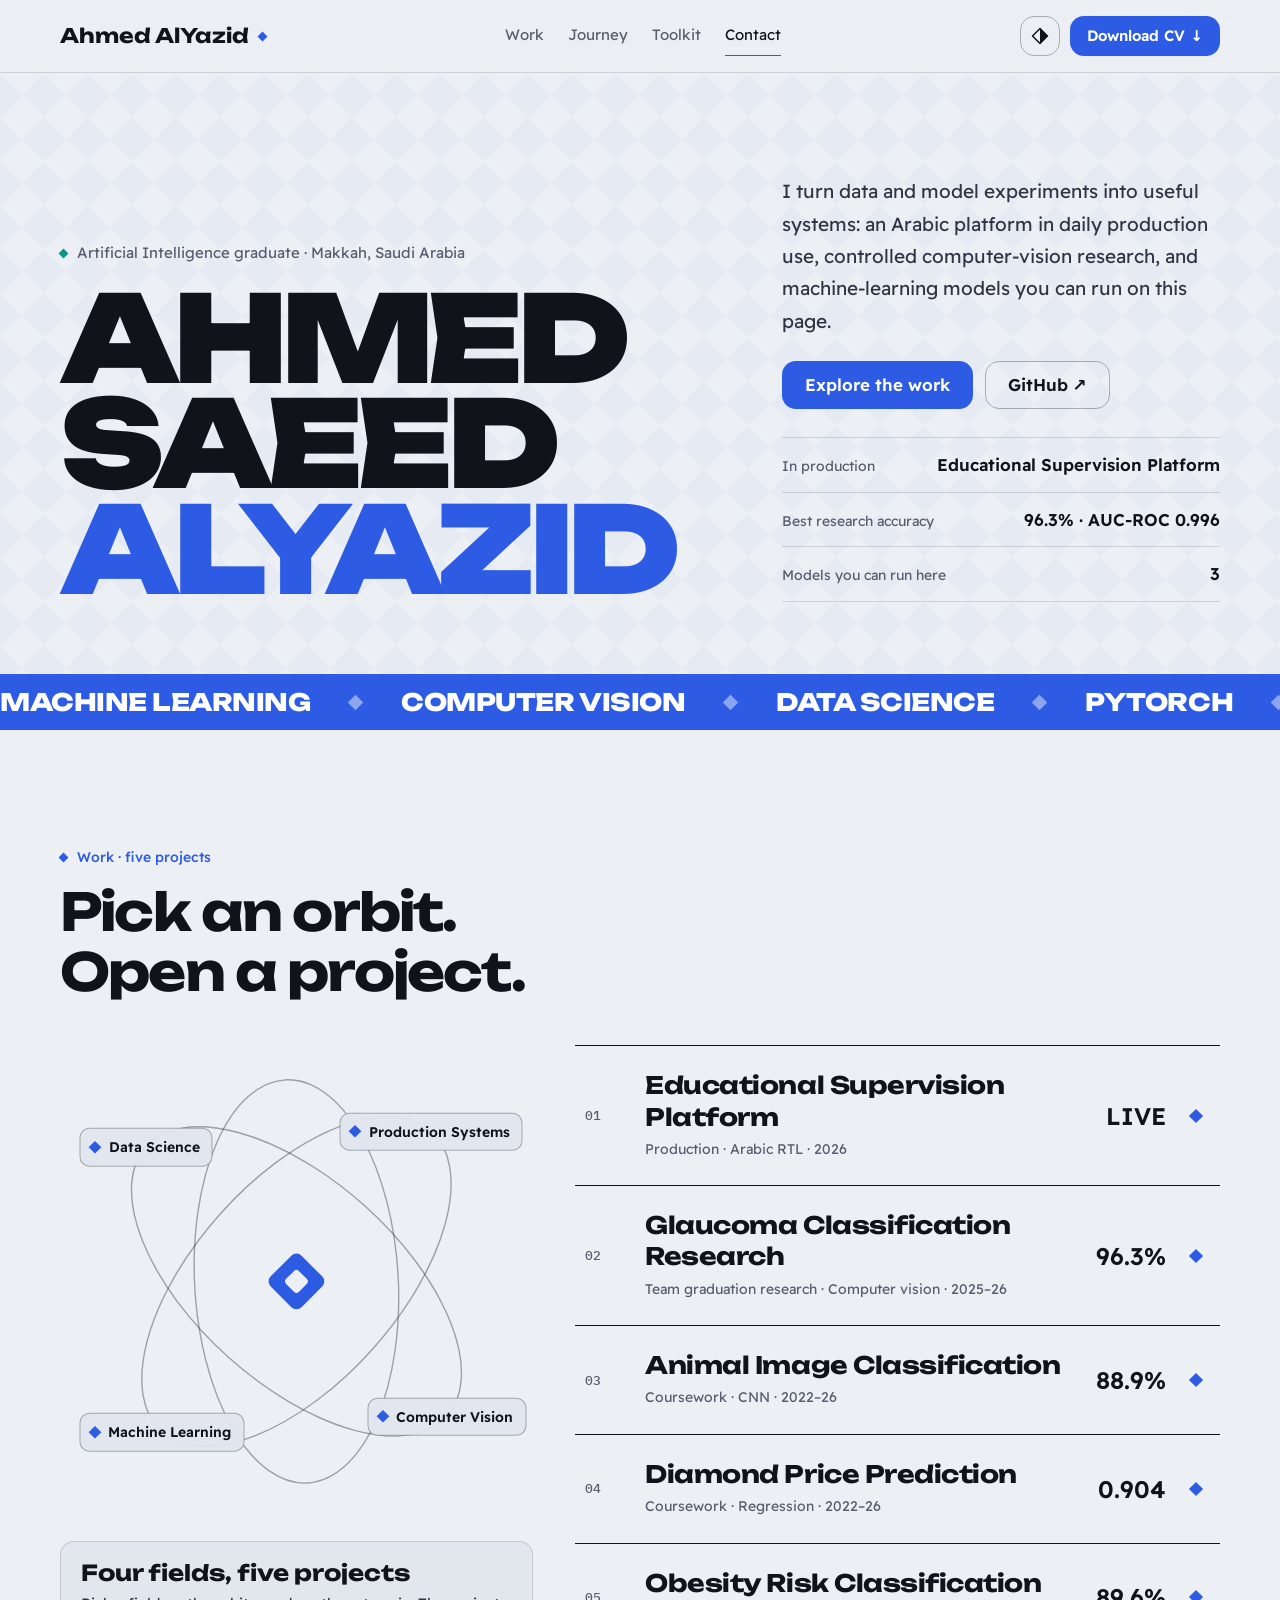
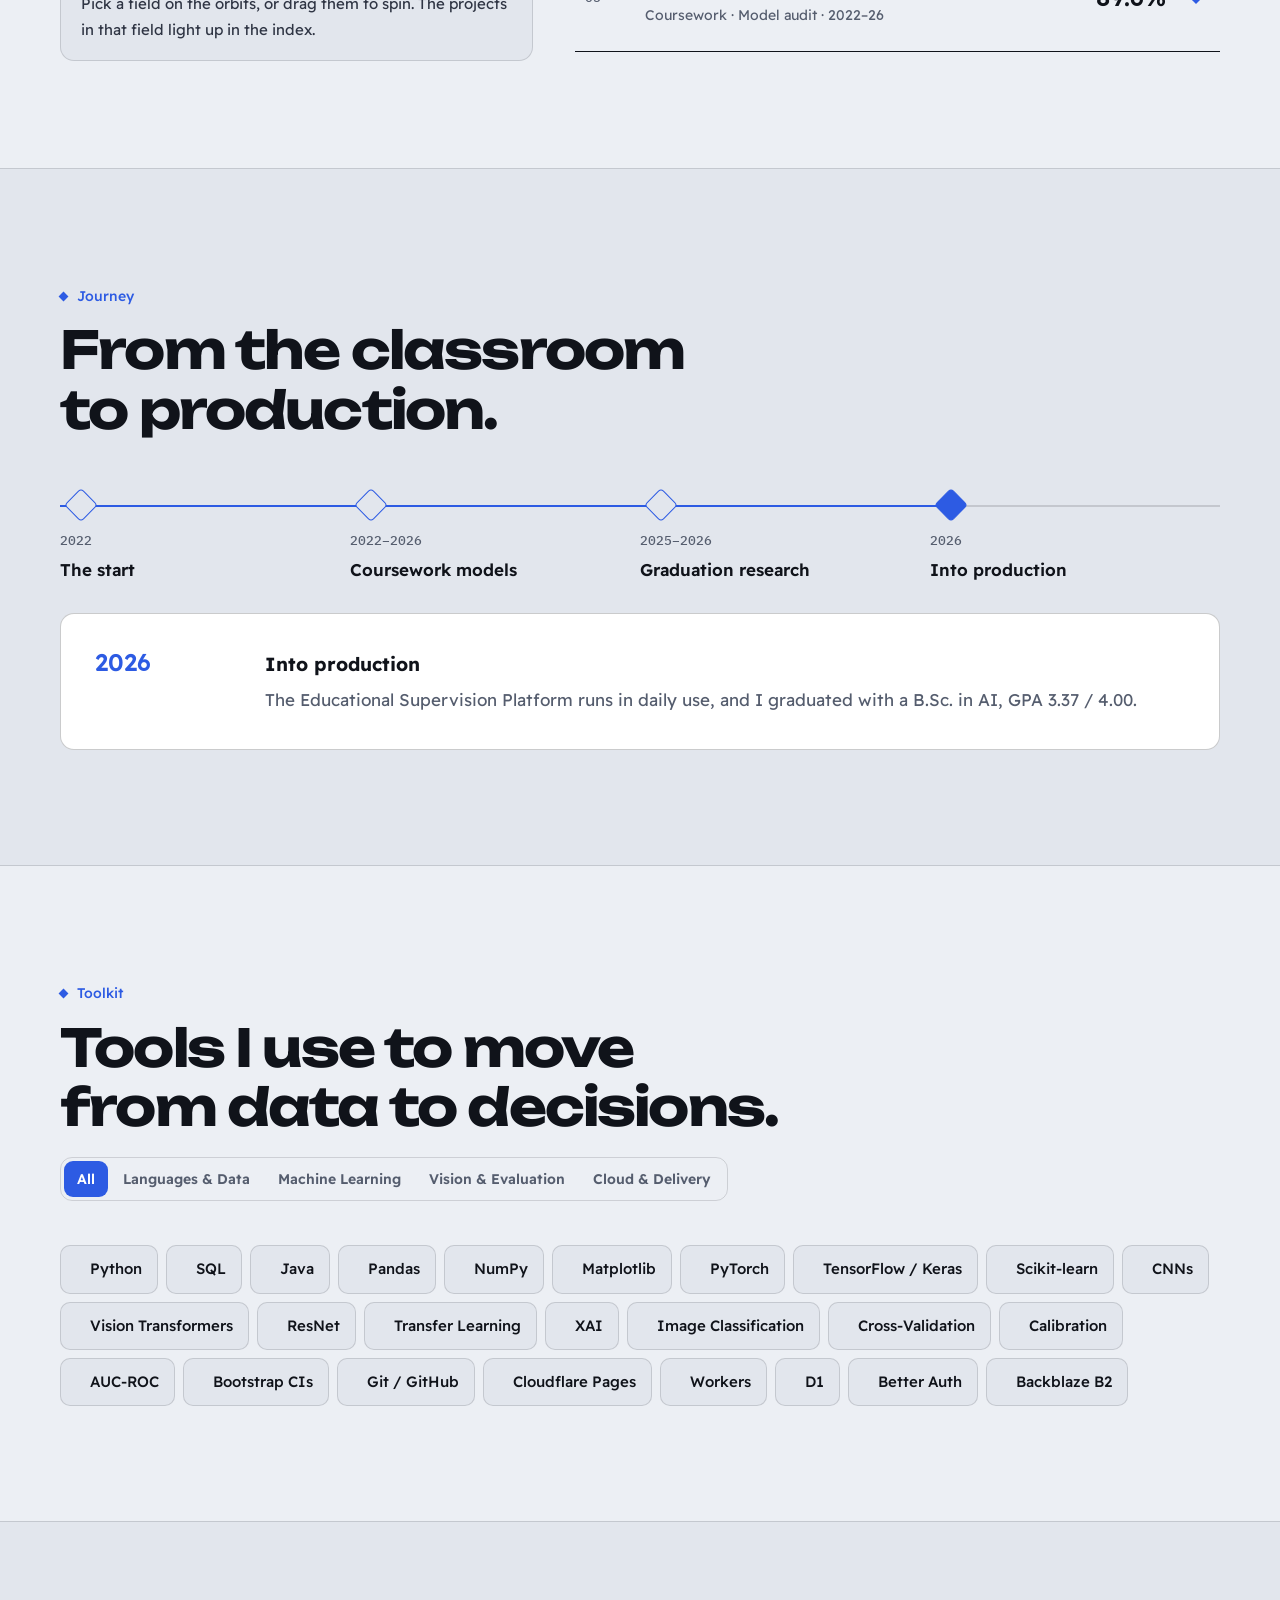
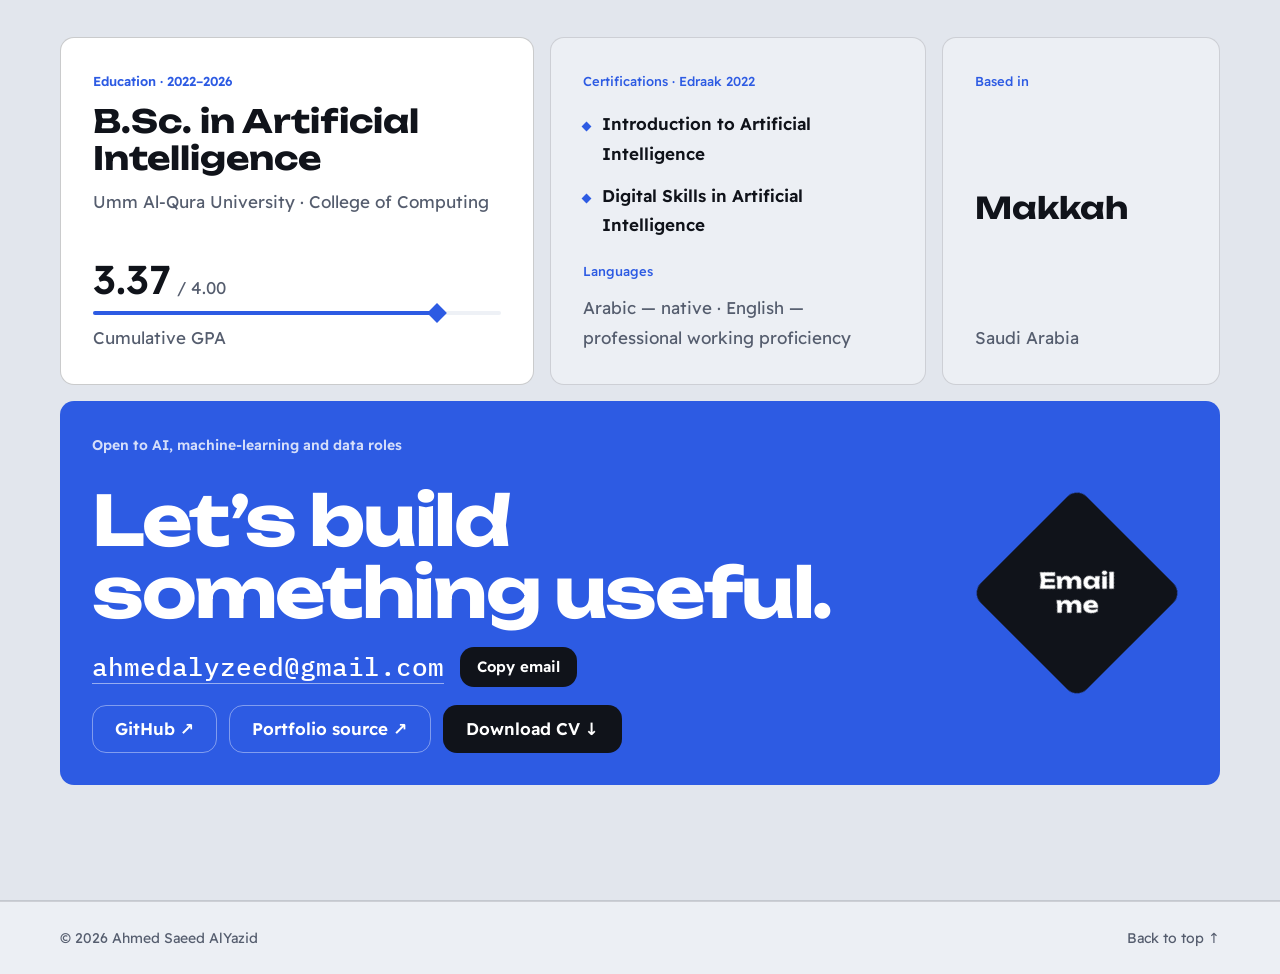
==== commit 8ac8b09d: "fix: diamond 404 mark and single-gap CV label Co-Authored-By: Claude Opus 5.5 <noreply@anthropic.com" ====
--- a/index.html
+++ b/index.html
@@ -71,7 +71,7 @@
         <button type="button" class="theme-btn" id="themeToggle" aria-label="Switch to light theme" title="Switch to light theme">
           <svg viewBox="0 0 20 20" aria-hidden="true"><path class="half" d="M10 2.5 2.5 10 10 17.5Z"/><path class="edge" d="M10 2.5 17.5 10 10 17.5 2.5 10Z"/></svg>
         </button>
-        <a class="btn btn-accent btn-sm" data-cv href="assets/Ahmed_AlYazid_CV.pdf" target="_blank" rel="noreferrer" aria-label="Download CV"><span class="cv-word">Download&nbsp;</span>CV ↓</a>
+        <a class="btn btn-accent btn-sm" data-cv href="assets/Ahmed_AlYazid_CV.pdf" target="_blank" rel="noreferrer" aria-label="Download CV"><span><span class="cv-word">Download </span>CV ↓</span></a>
       </div>
     </div>
   </header>
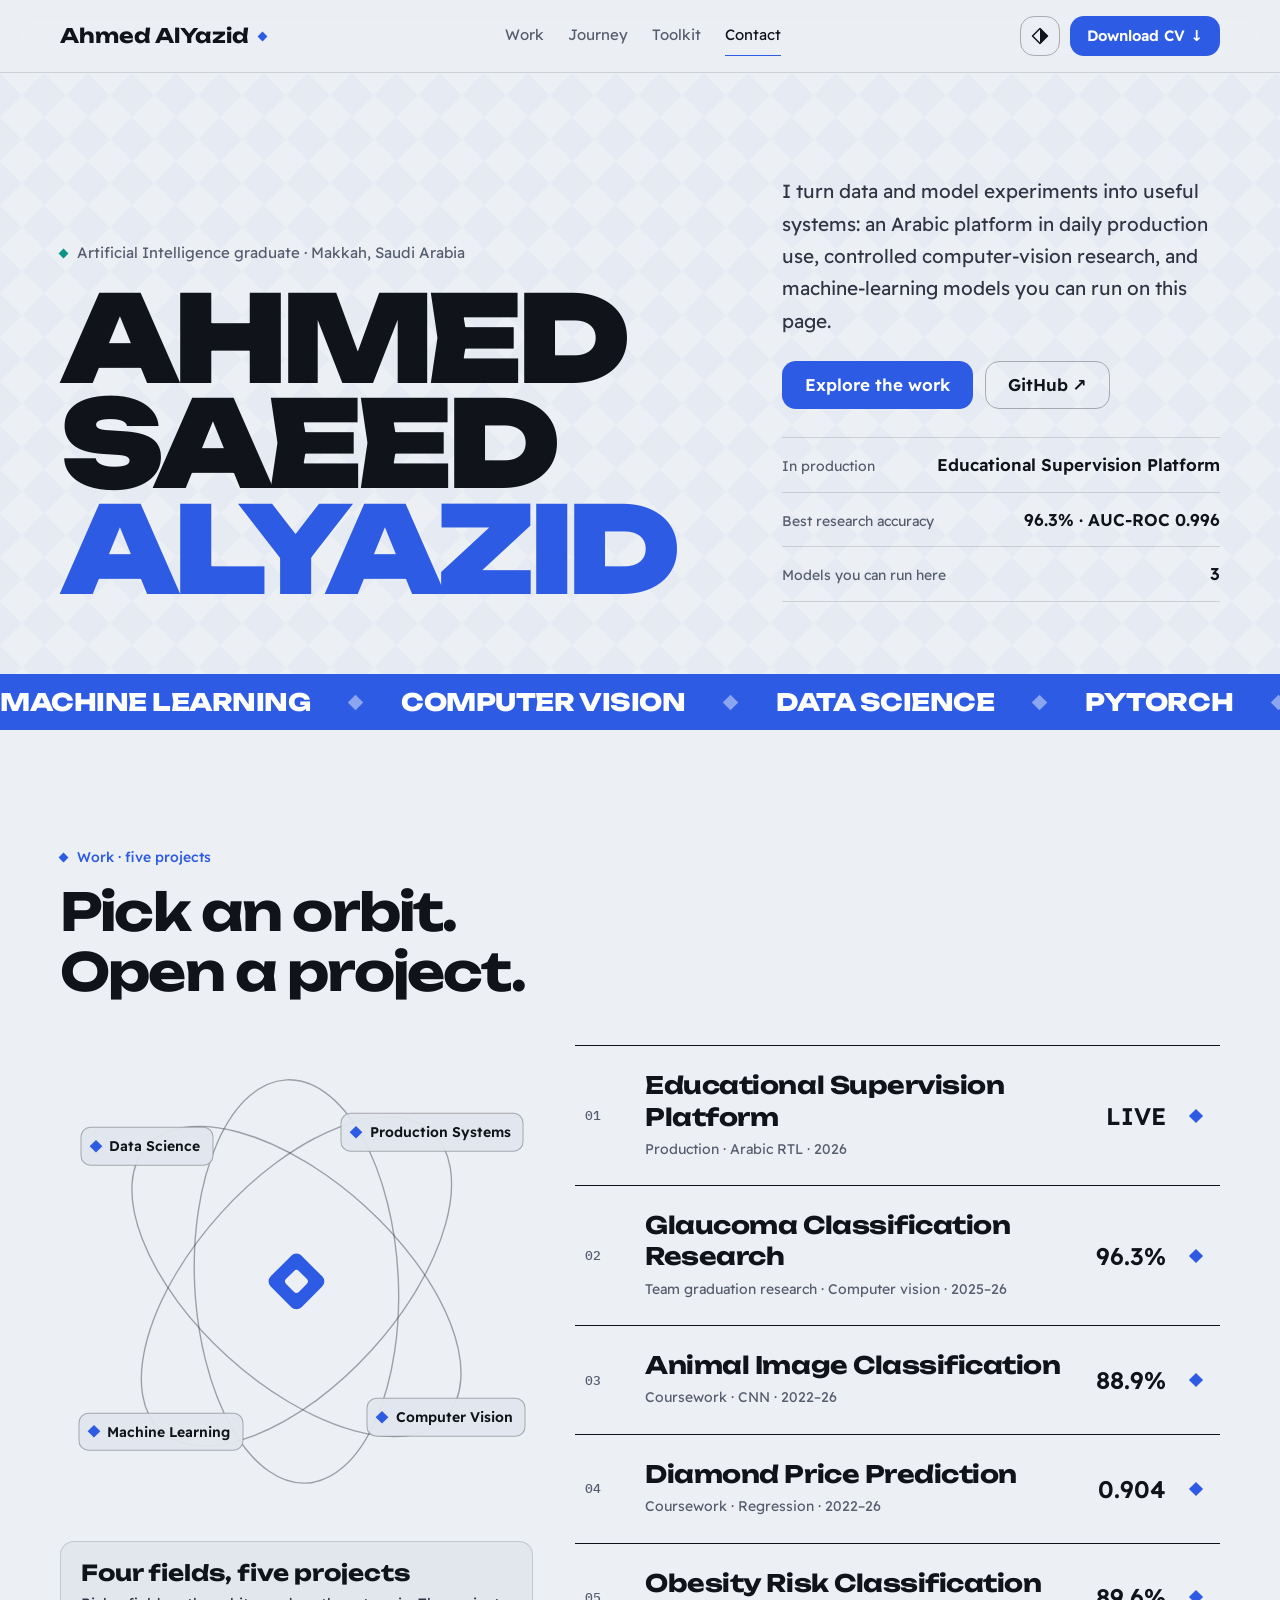
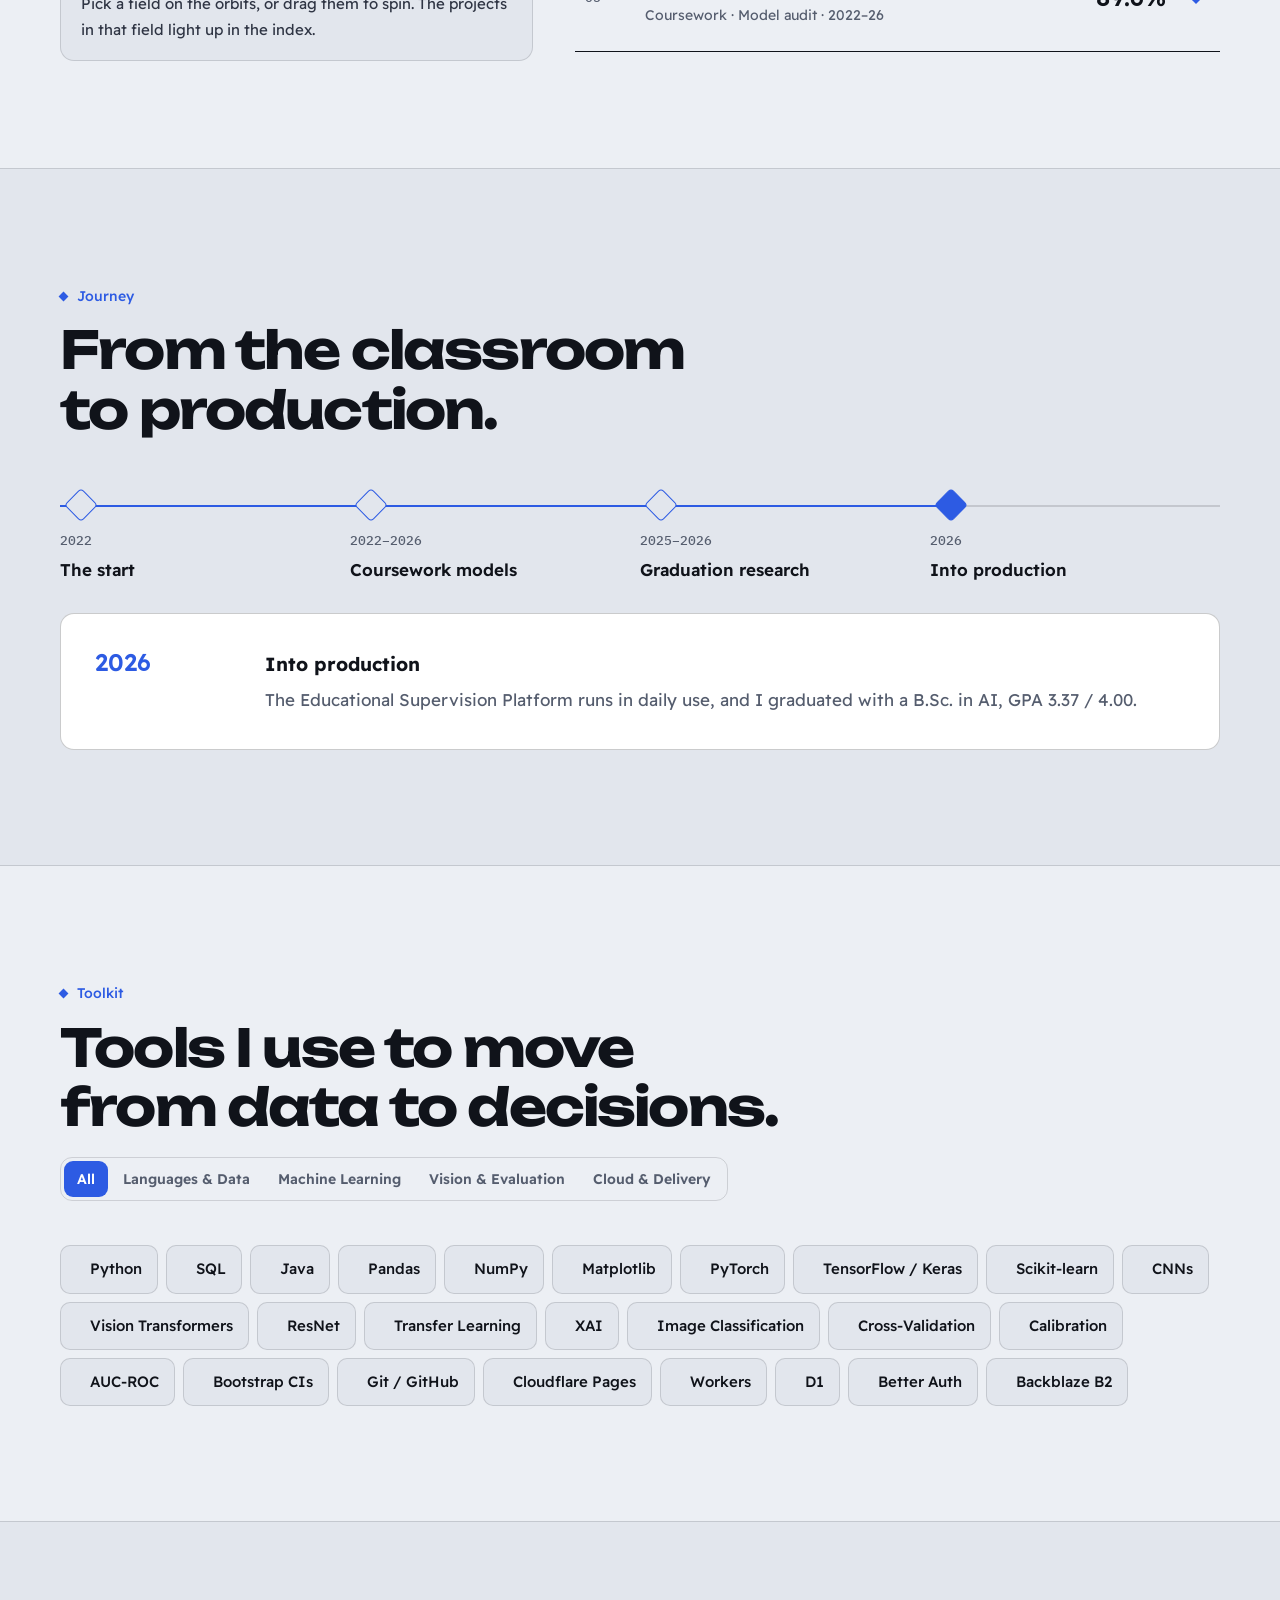
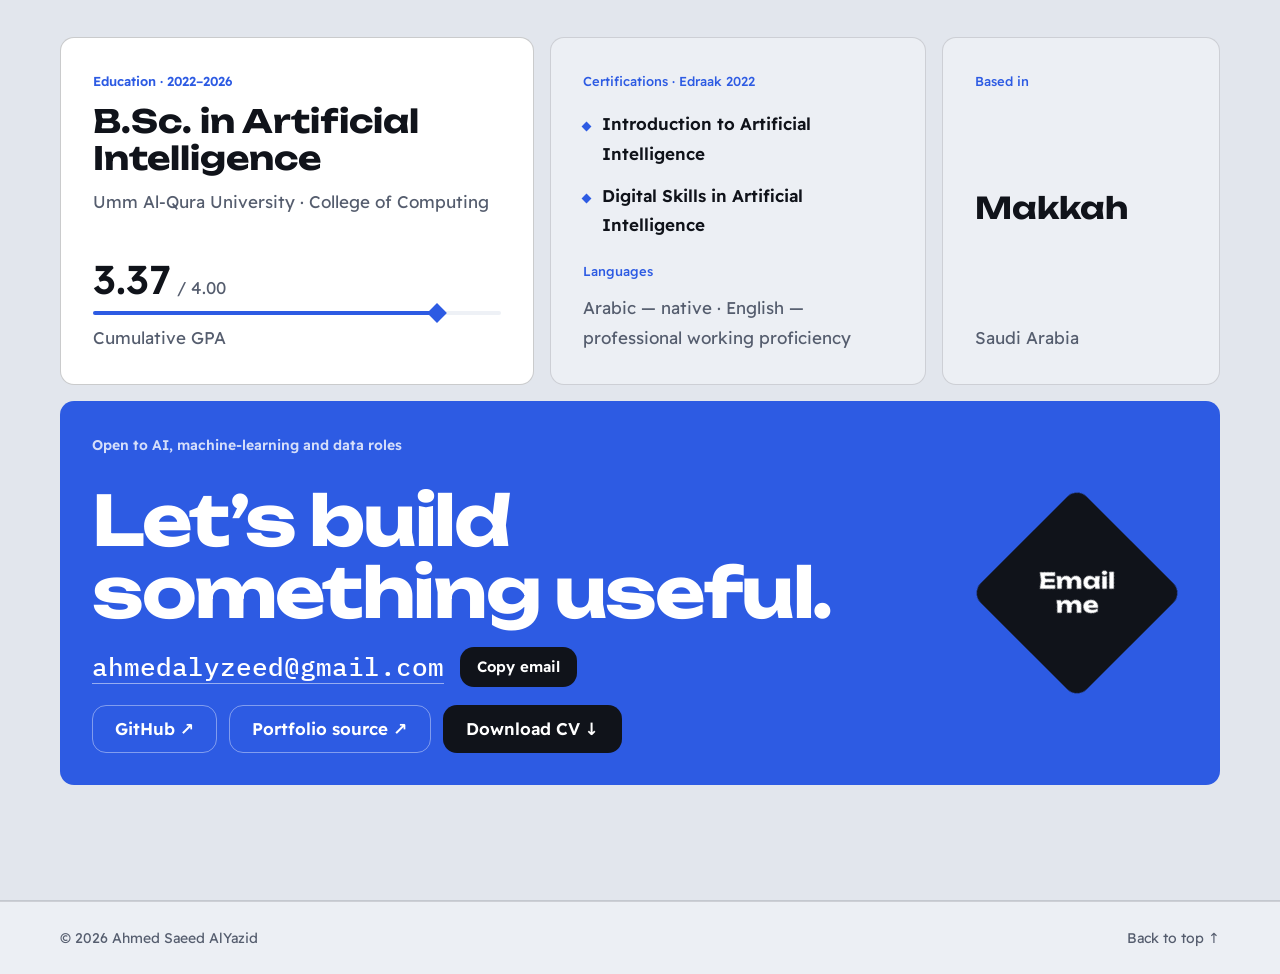
==== commit efac3fc3: "fix: independent diamond sliders and a cleaner share card - Each diamond dimension now moves on its " ====
--- a/index.html
+++ b/index.html
@@ -10,12 +10,12 @@
   <meta name="robots" content="index,follow" />
   <meta property="og:type" content="website" />
   <meta property="og:title" content="Ahmed Saeed AlYazid — AI & Machine Learning" />
-  <meta property="og:description" content="Artificial Intelligence, machine learning, data science and computer vision: team research and a live educational platform." />
+  <meta property="og:description" content="Portfolio of Ahmed Saeed AlYazid, Artificial Intelligence graduate in Makkah working in machine learning, data science and computer vision." />
   <meta property="og:image" content="https://ahmed-portfolio-2e0.pages.dev/assets/og-card.png" />
   <meta property="og:url" content="https://ahmed-portfolio-2e0.pages.dev/" />
   <meta name="twitter:card" content="summary_large_image" />
   <meta name="twitter:title" content="Ahmed Saeed AlYazid — AI & Machine Learning" />
-  <meta name="twitter:description" content="Artificial Intelligence, machine learning, data science and computer vision: team research and a live educational platform." />
+  <meta name="twitter:description" content="Portfolio of Ahmed Saeed AlYazid, Artificial Intelligence graduate in Makkah working in machine learning, data science and computer vision." />
   <meta name="twitter:image" content="https://ahmed-portfolio-2e0.pages.dev/assets/og-card.png" />
   <link rel="canonical" href="https://ahmed-portfolio-2e0.pages.dev/" />
   <link rel="icon" href="assets/favicon.svg" type="image/svg+xml" />
@@ -257,7 +257,6 @@
 
     <div class="block lab-io" data-block="3">
       <span class="lab-tag">Live lab · runs in your browser</span>
-      <button type="button" class="toggle toggle-wide" id="dLink" aria-pressed="true"><i class="dia" aria-hidden="true"></i><span>Keep realistic diamond proportions</span></button>
       <label class="range" for="dx"><span><span>Length (mm)</span><output id="dxv">3.95</output></span><input type="range" id="dx" min="3.79" max="6.9" step="0.01" value="3.95" /></label>
       <label class="range" for="dy"><span><span>Width (mm)</span><output id="dyv">3.98</output></span><input type="range" id="dy" min="3.75" max="6.9" step="0.01" value="3.98" /></label>
       <label class="range" for="dz"><span><span>Depth (mm)</span><output id="dzv">2.43</output></span><input type="range" id="dz" min="2.27" max="4.33" step="0.01" value="2.43" /></label>
--- a/style.css
+++ b/style.css
@@ -276,7 +276,6 @@
 .toggle .dia { background: transparent; border: var(--stroke) solid color-mix(in srgb, var(--ink-text) 45%, transparent); }
 .toggle[aria-pressed="true"] { background: var(--ink-text); color: var(--sand); border-color: var(--ink-text); }
 .toggle[aria-pressed="true"] .dia { background: var(--accent); border-color: var(--accent); }
-.toggle-wide { justify-content: flex-start; width: 100%; }
 .drop { position: relative; display: flex; flex-direction: column; align-items: center; gap: 6px; padding: 24px 16px; border-radius: var(--r-in); border: var(--stroke) dashed color-mix(in srgb, var(--ink-text) 35%, transparent); text-align: center; cursor: pointer; transition: border-color .2s, background .2s; }
 .drop:hover, .drop:focus-within { border-color: var(--ink-text); background: var(--sand-2); }
 .drop input { position: absolute; inset: 0; opacity: 0; cursor: pointer; }
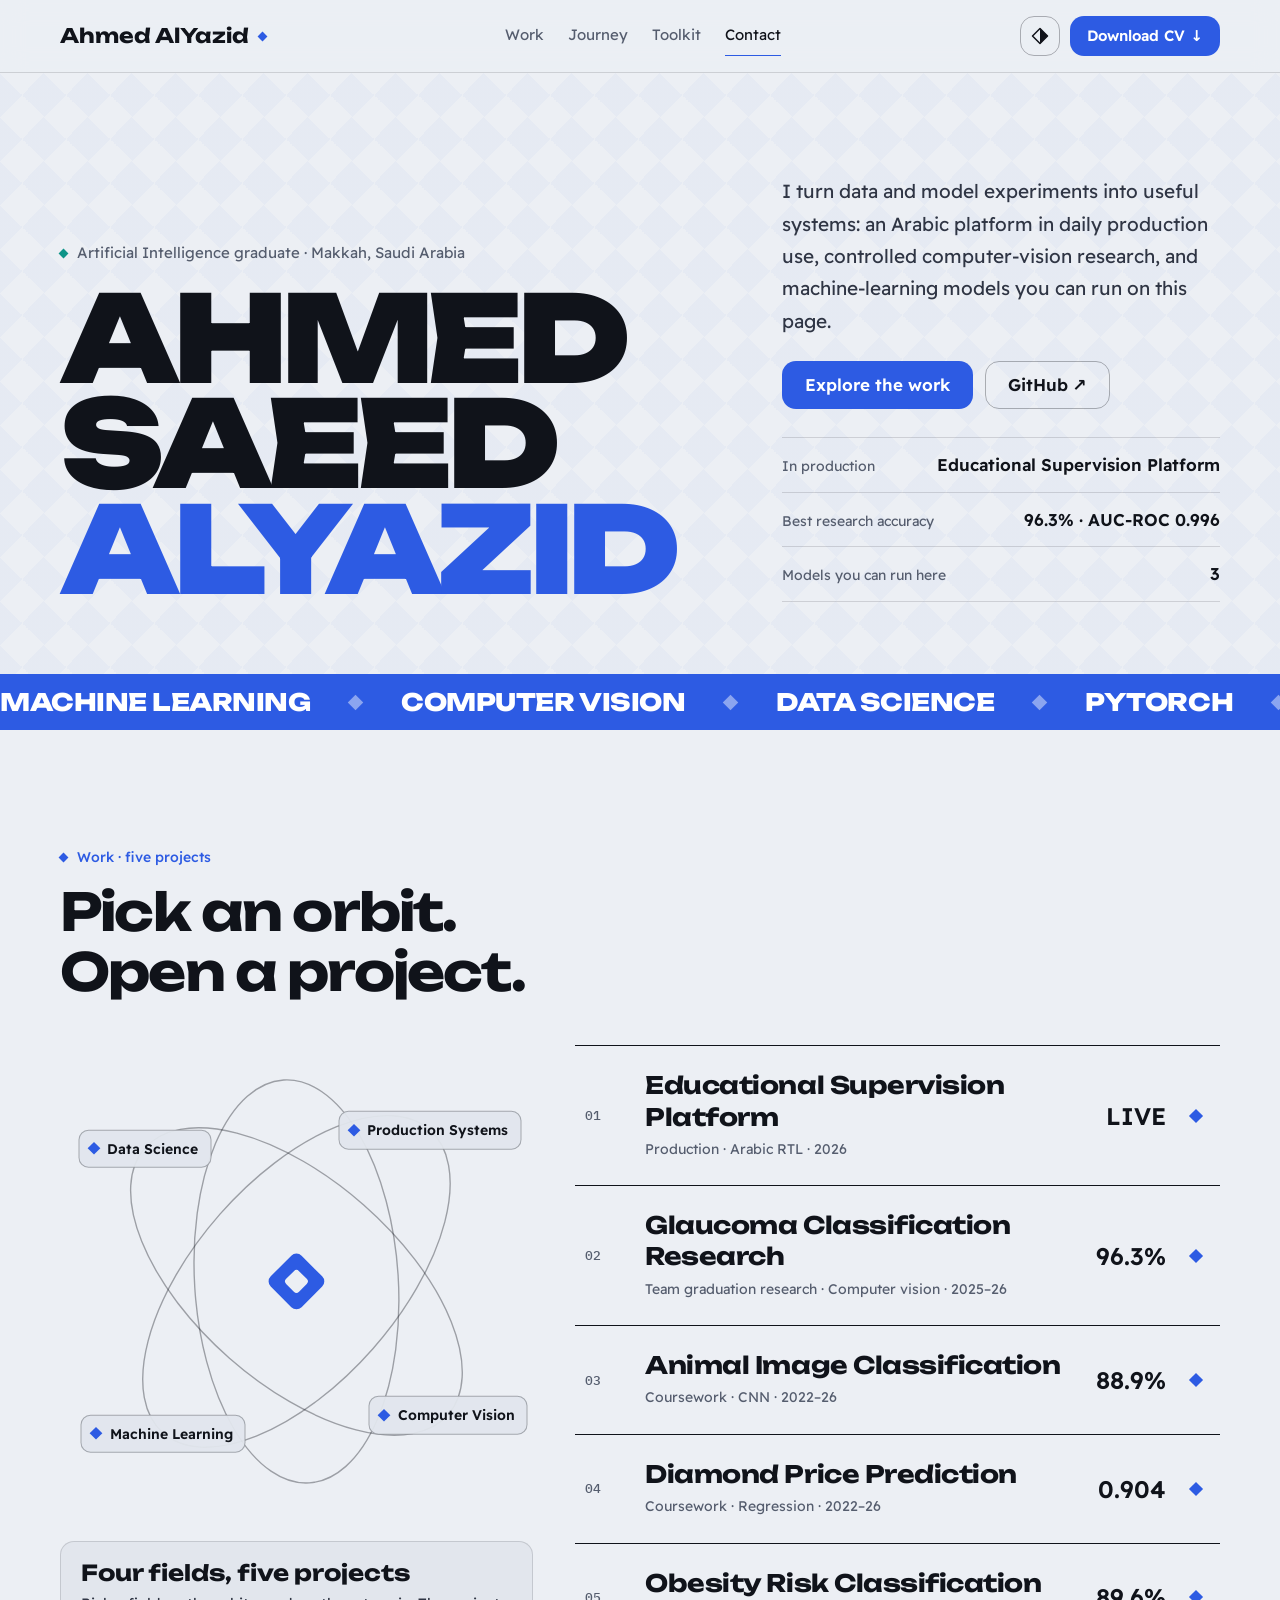
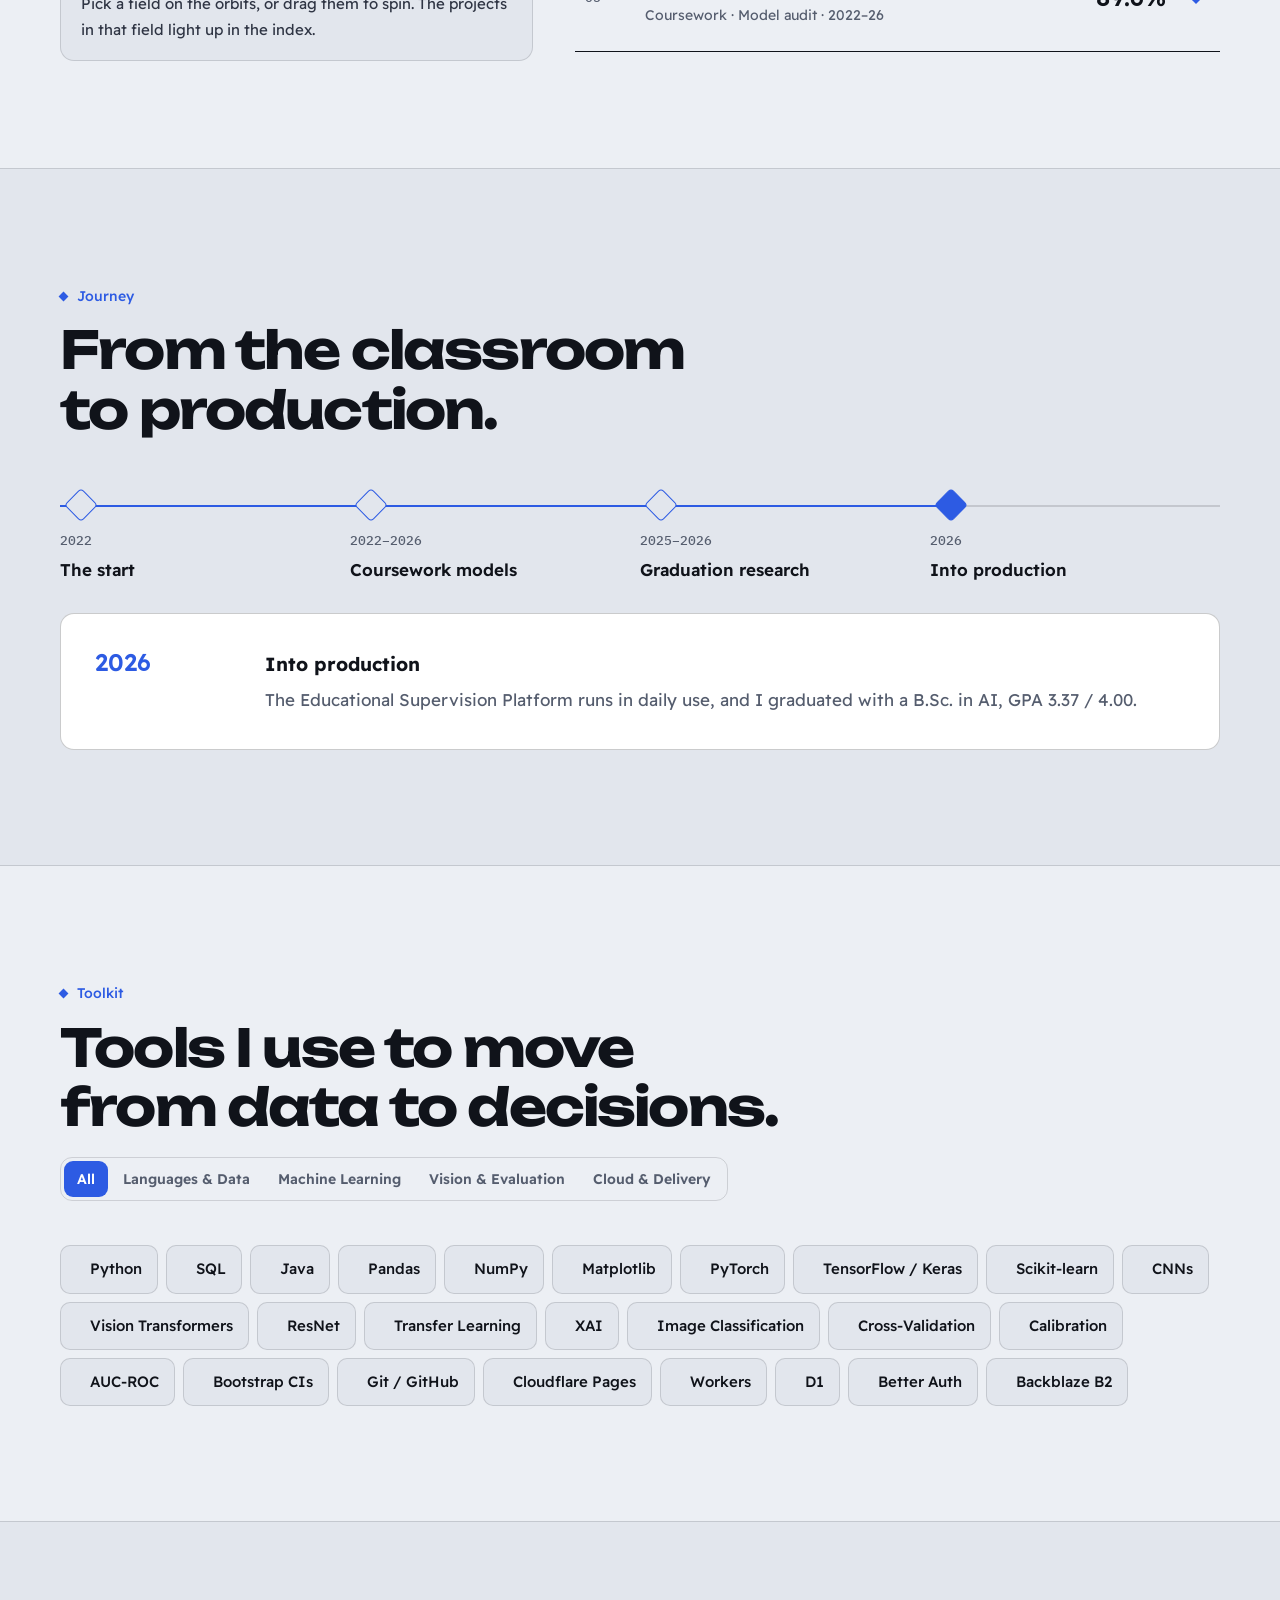
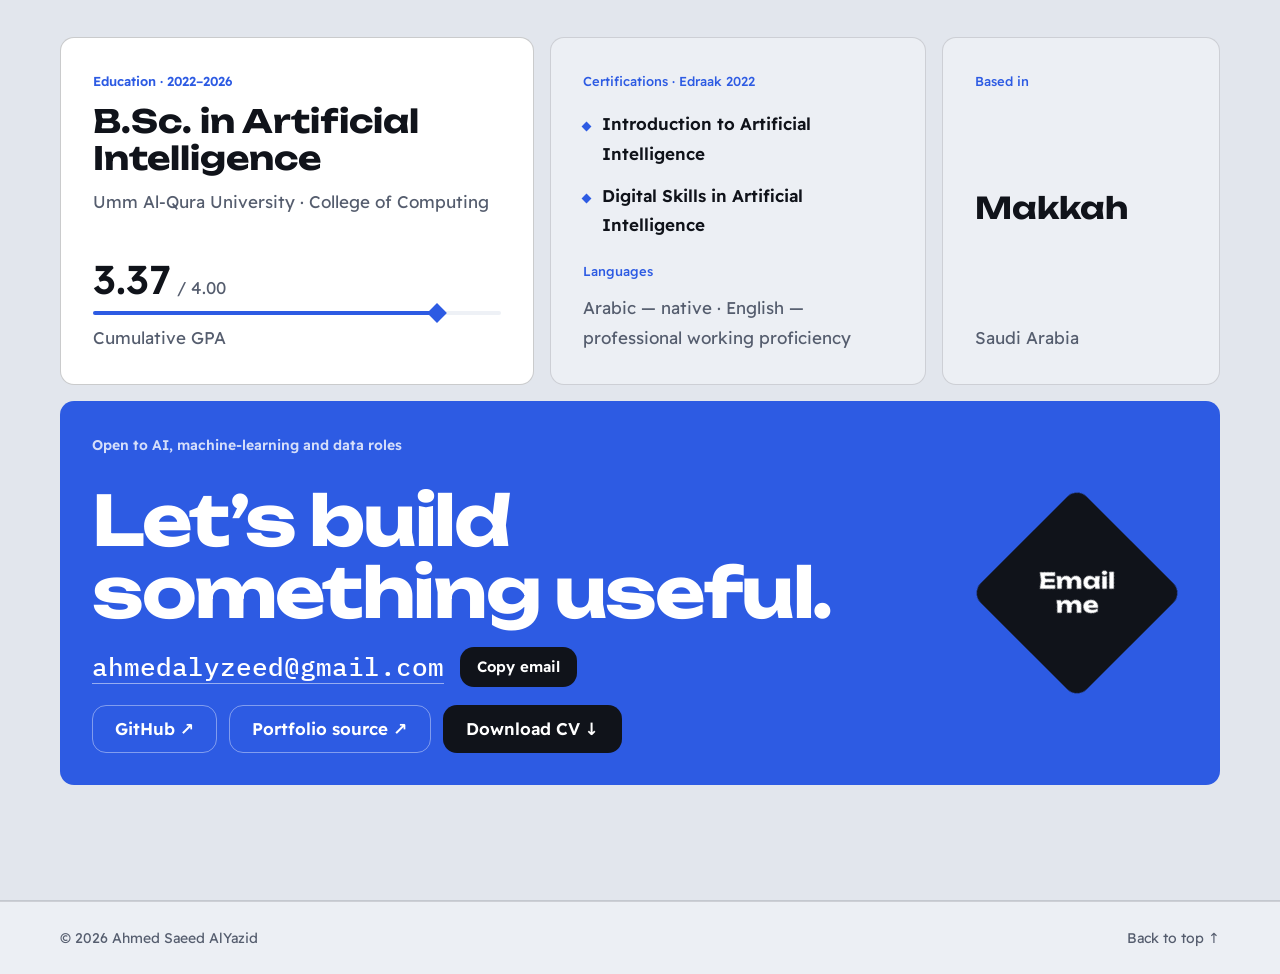
==== commit 772417ef: "feat: add degree, university and availability to the share card Co-Authored-By: Claude Opus 5.5 <nor" ====
--- a/index.html
+++ b/index.html
@@ -10,12 +10,12 @@
   <meta name="robots" content="index,follow" />
   <meta property="og:type" content="website" />
   <meta property="og:title" content="Ahmed Saeed AlYazid — AI & Machine Learning" />
-  <meta property="og:description" content="Portfolio of Ahmed Saeed AlYazid, Artificial Intelligence graduate in Makkah working in machine learning, data science and computer vision." />
+  <meta property="og:description" content="Portfolio of Ahmed Saeed AlYazid, B.Sc. Artificial Intelligence (Umm Al-Qura University), Makkah. Machine learning, data science and computer vision. Open to AI, ML and data roles." />
   <meta property="og:image" content="https://ahmed-portfolio-2e0.pages.dev/assets/og-card.png" />
   <meta property="og:url" content="https://ahmed-portfolio-2e0.pages.dev/" />
   <meta name="twitter:card" content="summary_large_image" />
   <meta name="twitter:title" content="Ahmed Saeed AlYazid — AI & Machine Learning" />
-  <meta name="twitter:description" content="Portfolio of Ahmed Saeed AlYazid, Artificial Intelligence graduate in Makkah working in machine learning, data science and computer vision." />
+  <meta name="twitter:description" content="Portfolio of Ahmed Saeed AlYazid, B.Sc. Artificial Intelligence (Umm Al-Qura University), Makkah. Machine learning, data science and computer vision. Open to AI, ML and data roles." />
   <meta name="twitter:image" content="https://ahmed-portfolio-2e0.pages.dev/assets/og-card.png" />
   <link rel="canonical" href="https://ahmed-portfolio-2e0.pages.dev/" />
   <link rel="icon" href="assets/favicon.svg" type="image/svg+xml" />
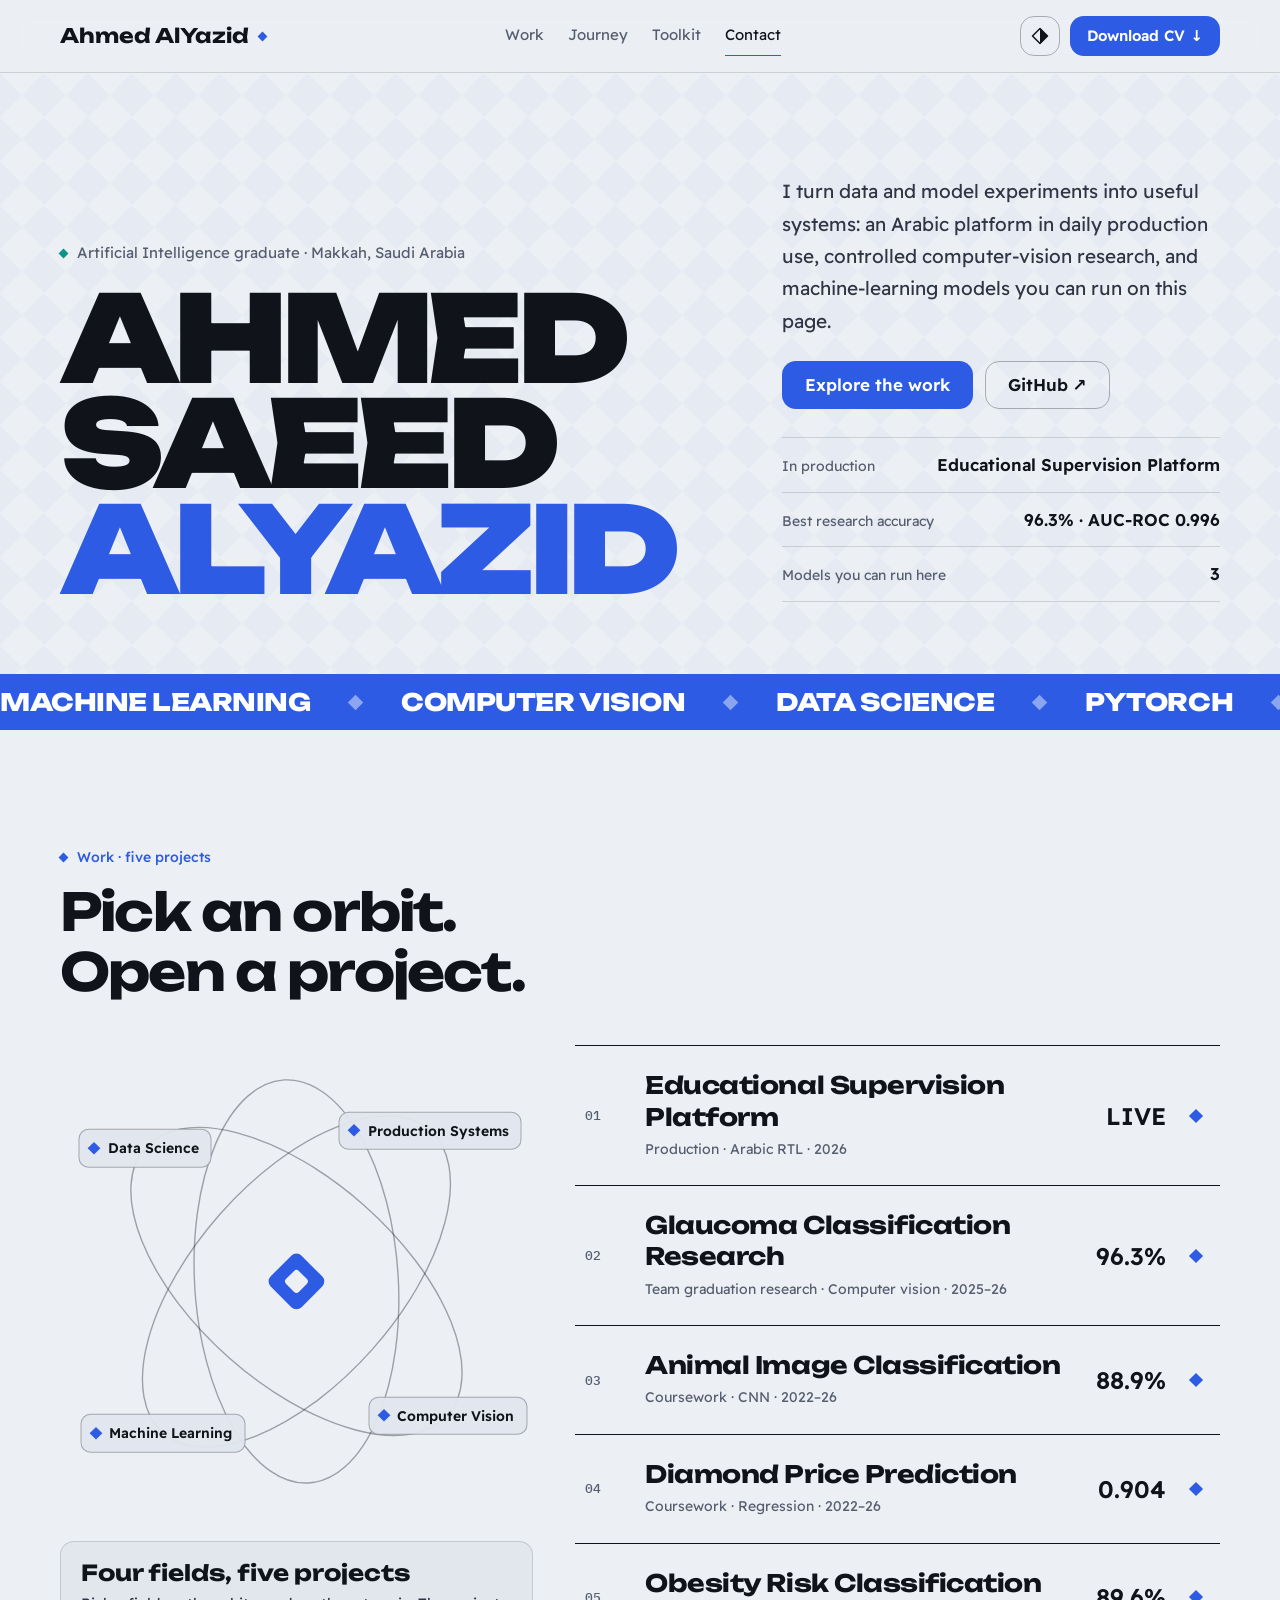
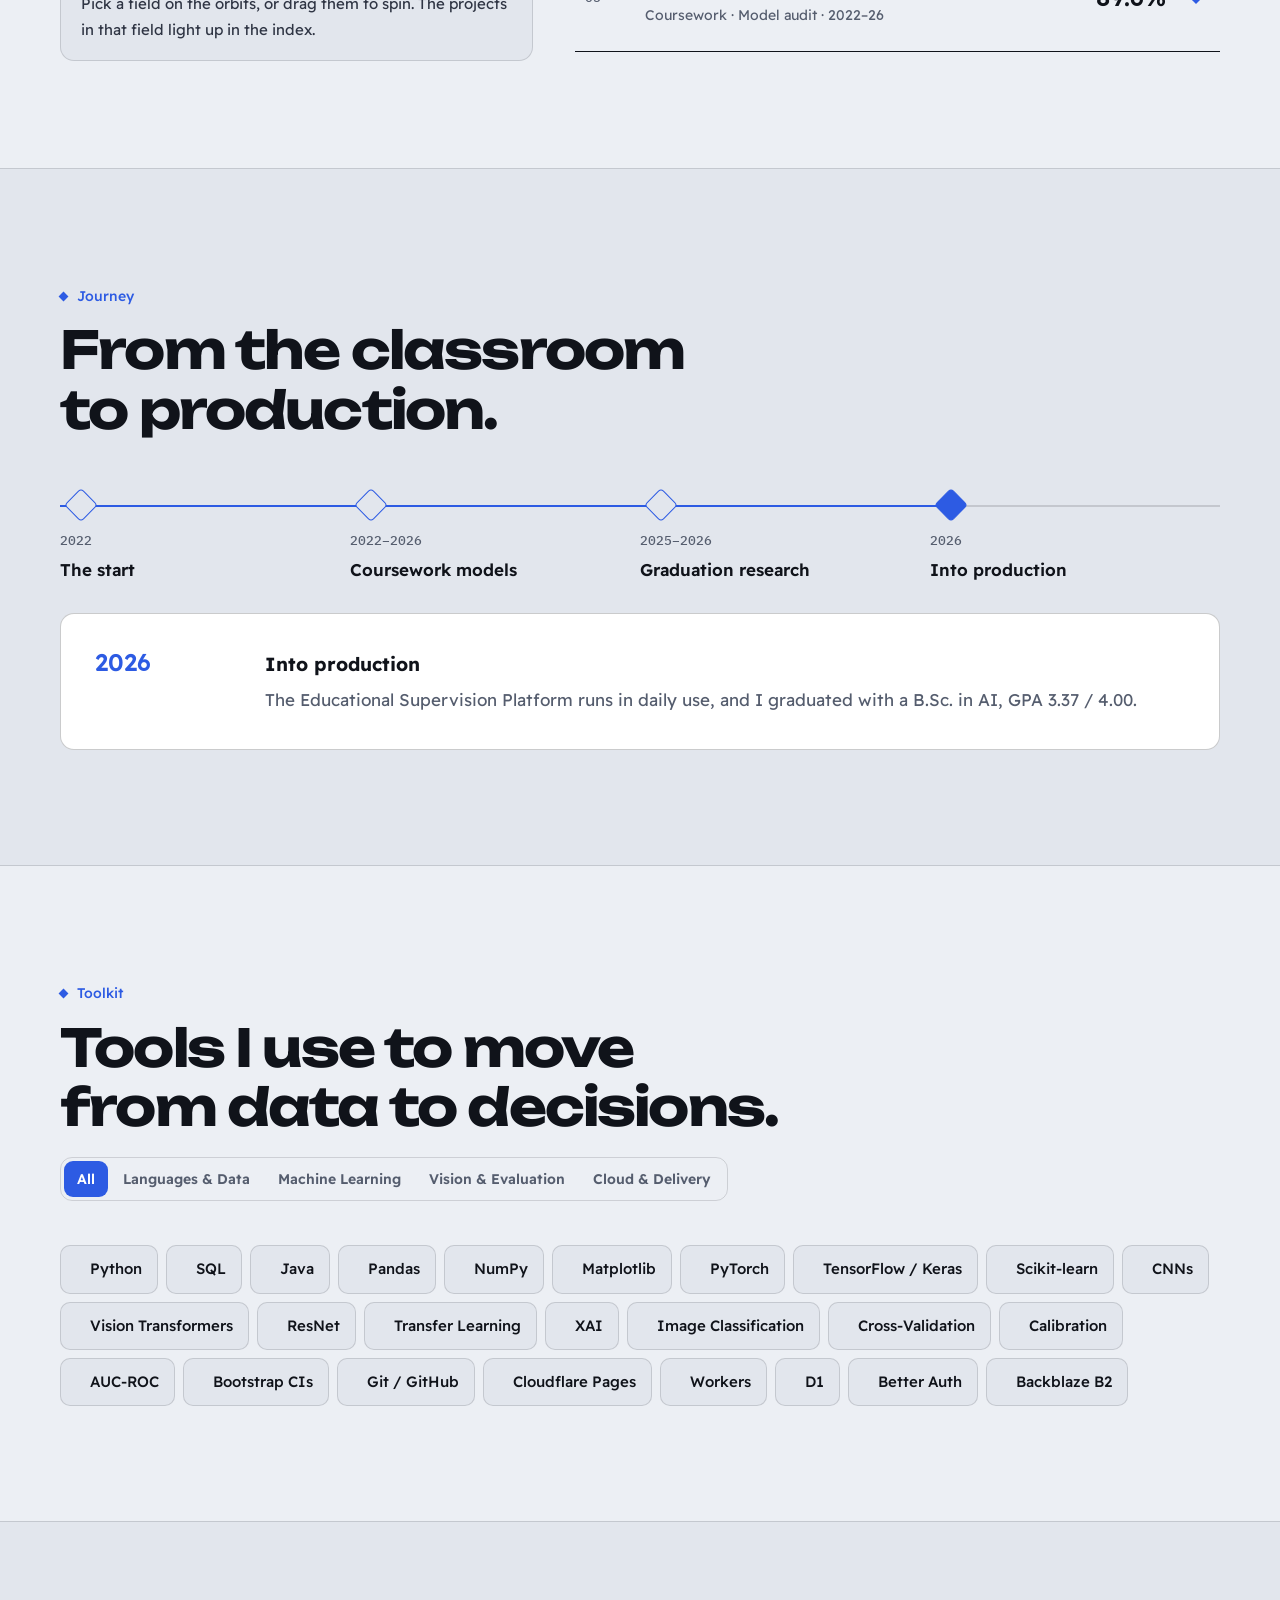
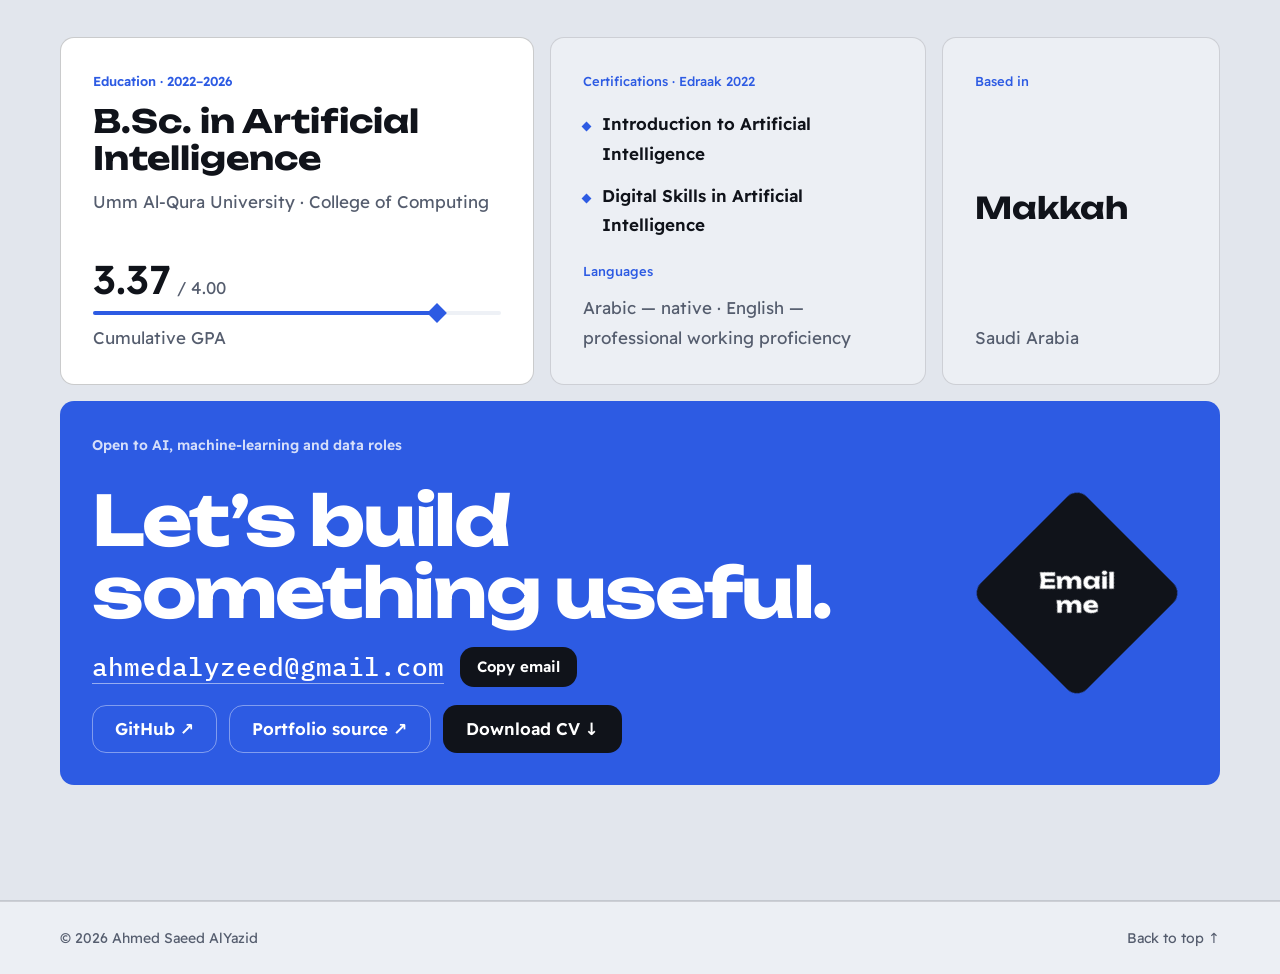
==== commit f127a0d3: "fix: stop project drawer wrapping from last to first Previous/Next hide at the ends and name the nei" ====
--- a/index.html
+++ b/index.html
@@ -281,7 +281,7 @@
     <div class="drawer-top"><span class="muted-ink" id="drawerKind"></span><button type="button" class="icon-btn" id="drawerClose" aria-label="Close">✕</button></div>
     <h3 class="h3" id="drawerTitle"></h3>
     <div class="drawer-body" id="drawerBody"></div>
-    <div class="drawer-nav"><button type="button" id="drawerPrev">← Previous</button><button type="button" id="drawerNext">Next →</button></div>
+    <div class="drawer-nav"><button type="button" id="drawerPrev"><small>← Previous</small><span></span></button><button type="button" id="drawerNext"><small>Next →</small><span></span></button></div>
   </aside>
 
 
--- a/style.css
+++ b/style.css
@@ -356,8 +356,12 @@
 .drawer .block .flow-steps button[aria-selected="true"] { background: var(--ink-text); }
 .drawer .block .matrix button.is-best { background: var(--ink-text); }
 .drawer .block .matrix button[aria-pressed="true"], .drawer .block .metric-accent { background: var(--accent); }
-.drawer-nav { display: flex; justify-content: space-between; margin-top: 28px; padding-top: 14px; border-top: var(--stroke) solid var(--ink-text); }
-.drawer-nav button { padding: 8px 0; border: 0; background: none; font-weight: 700; color: var(--ink-text); }
+.drawer-nav { display: flex; justify-content: space-between; gap: 20px; margin-top: 28px; padding-top: 14px; border-top: var(--stroke) solid var(--ink-text); }
+.drawer-nav button { display: grid; gap: 2px; max-width: 48%; padding: 8px 0; border: 0; background: none; color: var(--ink-text); text-align: start; }
+.drawer-nav small { font-size: 13px; color: var(--ink-muted); }
+.drawer-nav span { font-weight: 700; line-height: 1.35; }
+.drawer-nav button:hover span { color: var(--rust); }
+#drawerNext { margin-inline-start: auto; text-align: end; }
 
 
 /* responsive */
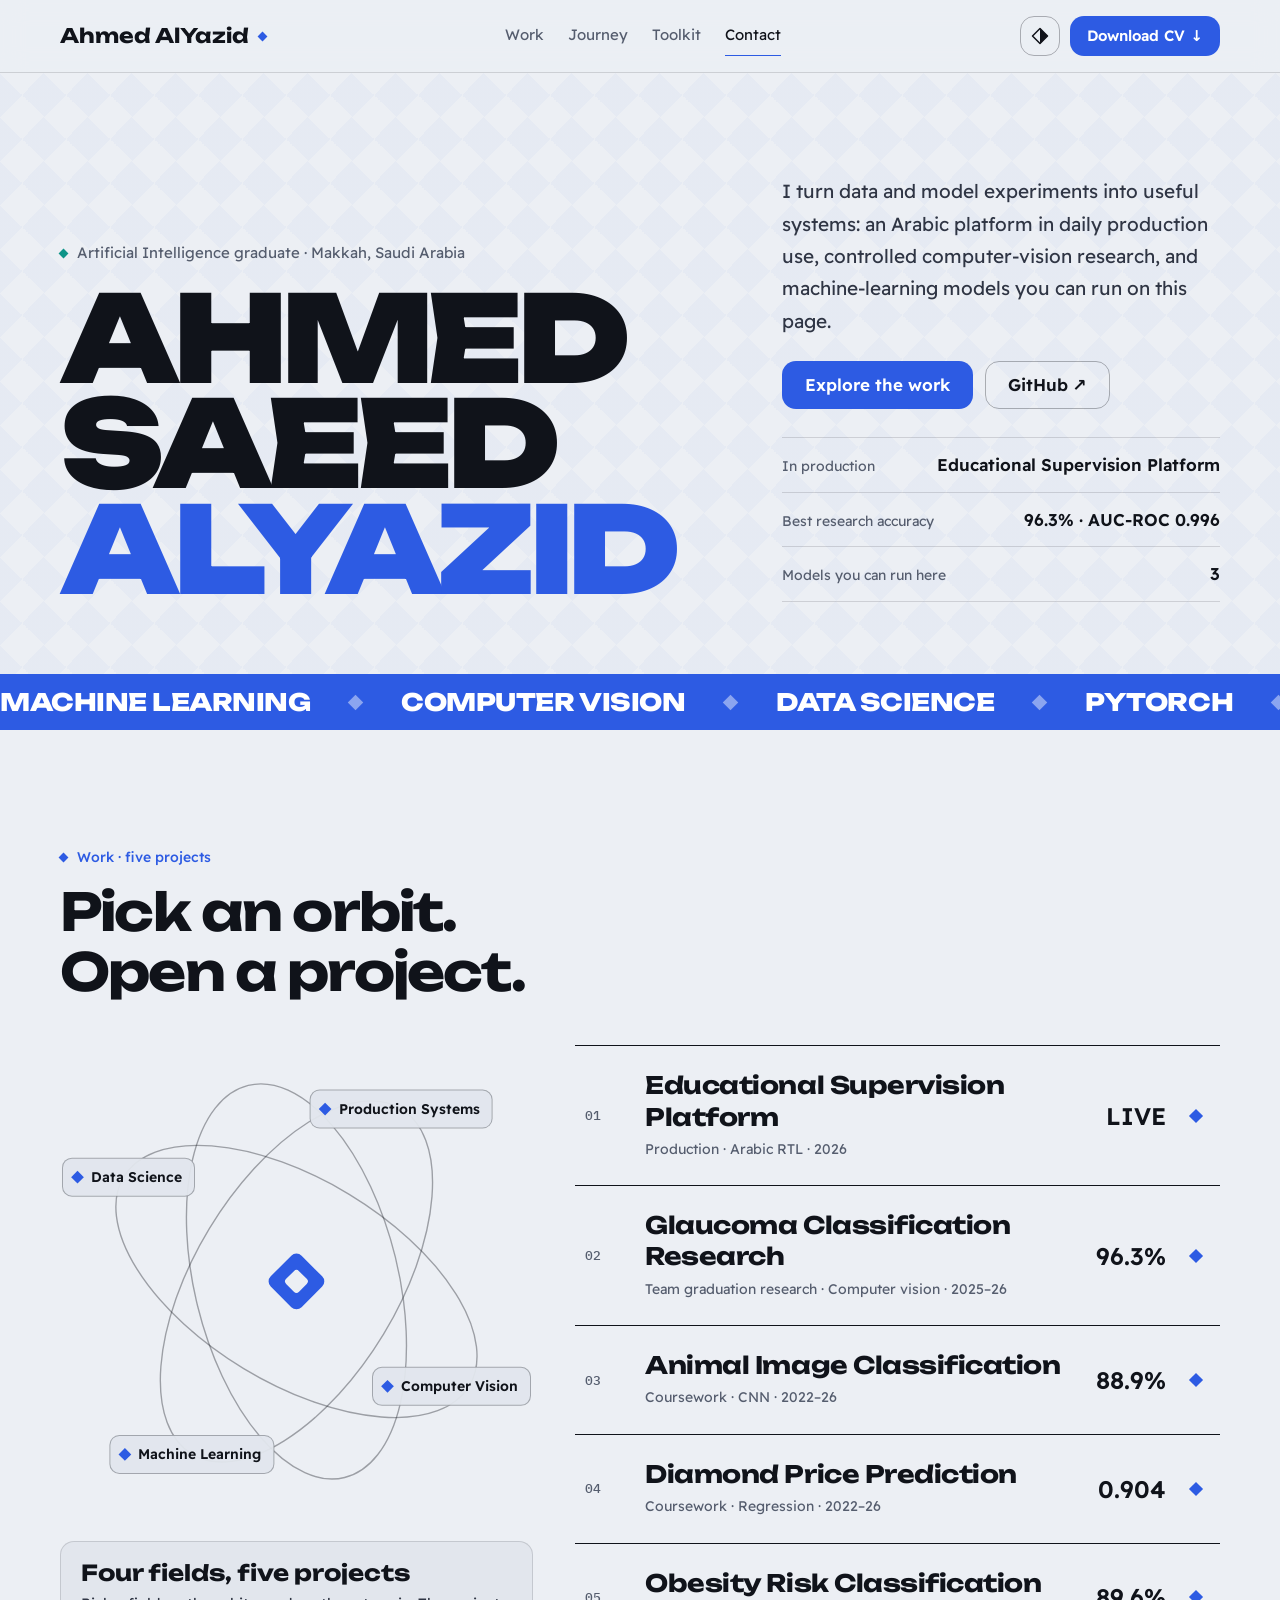
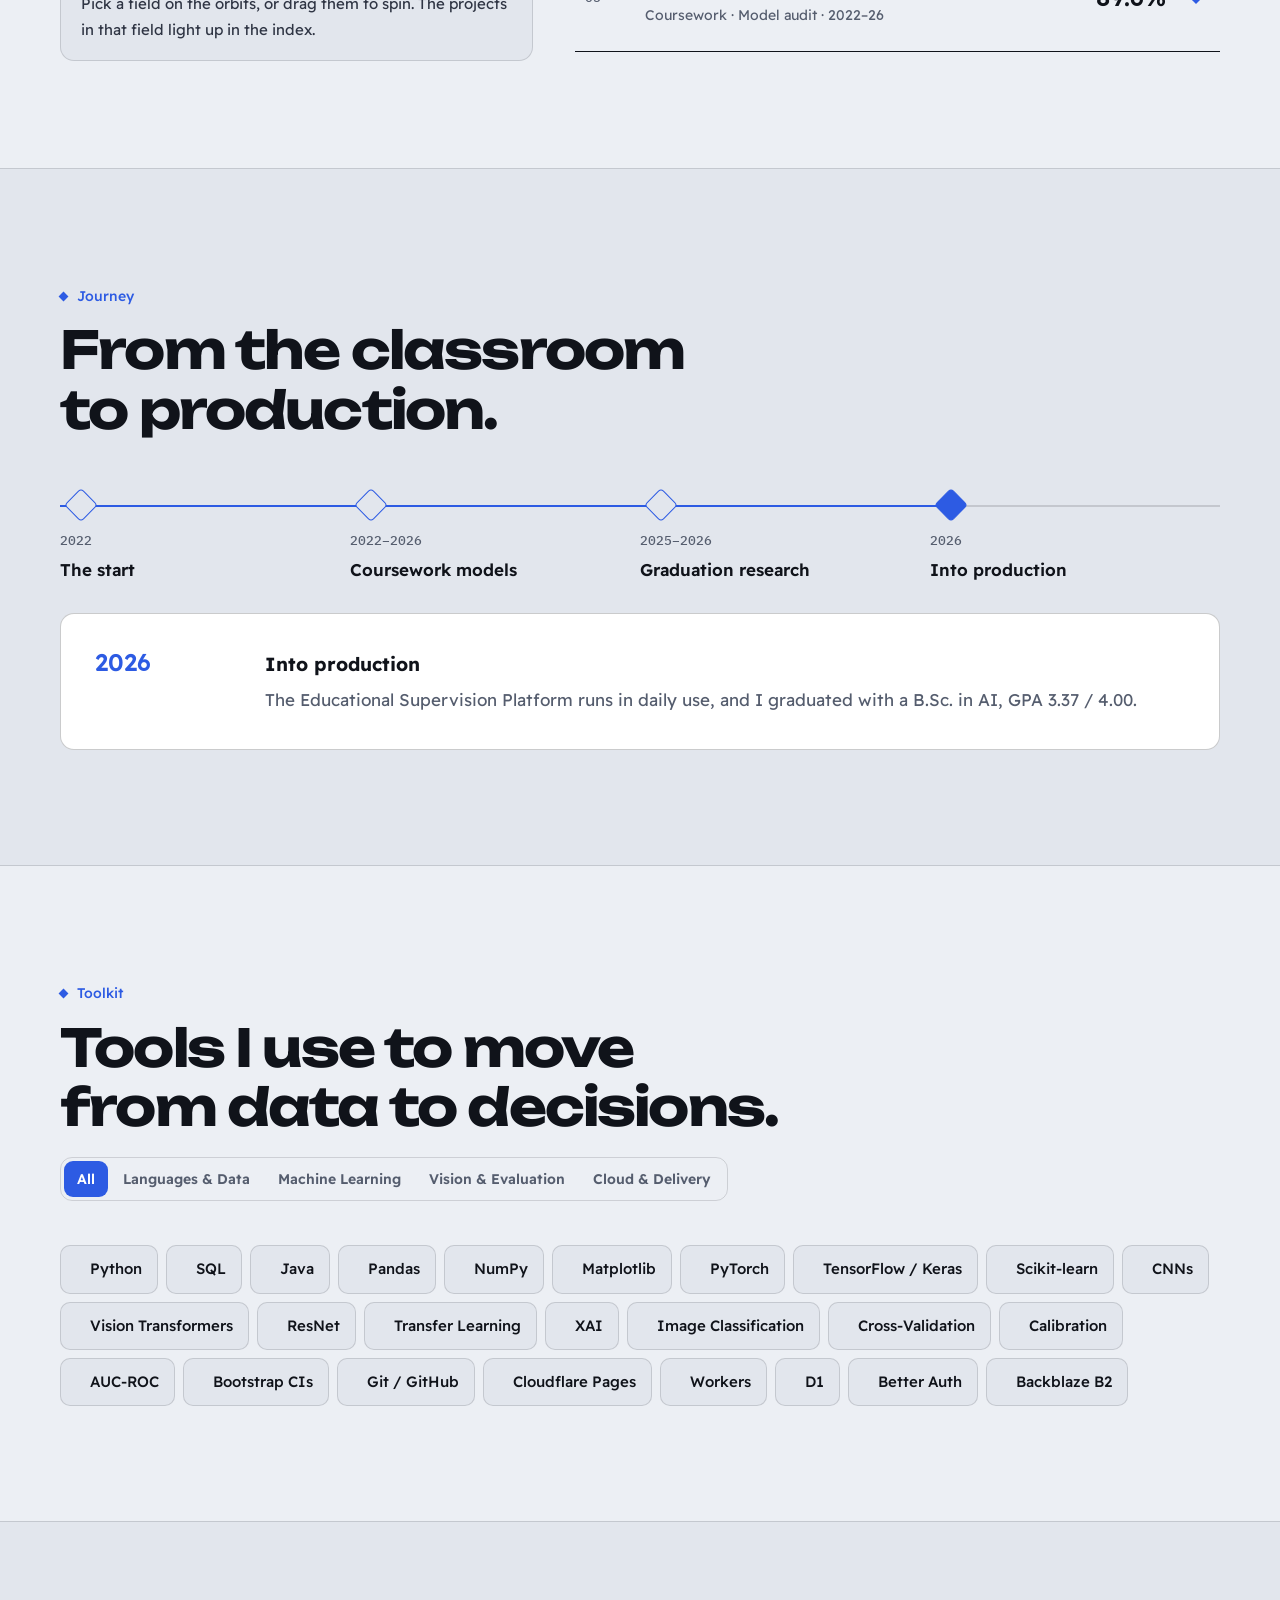
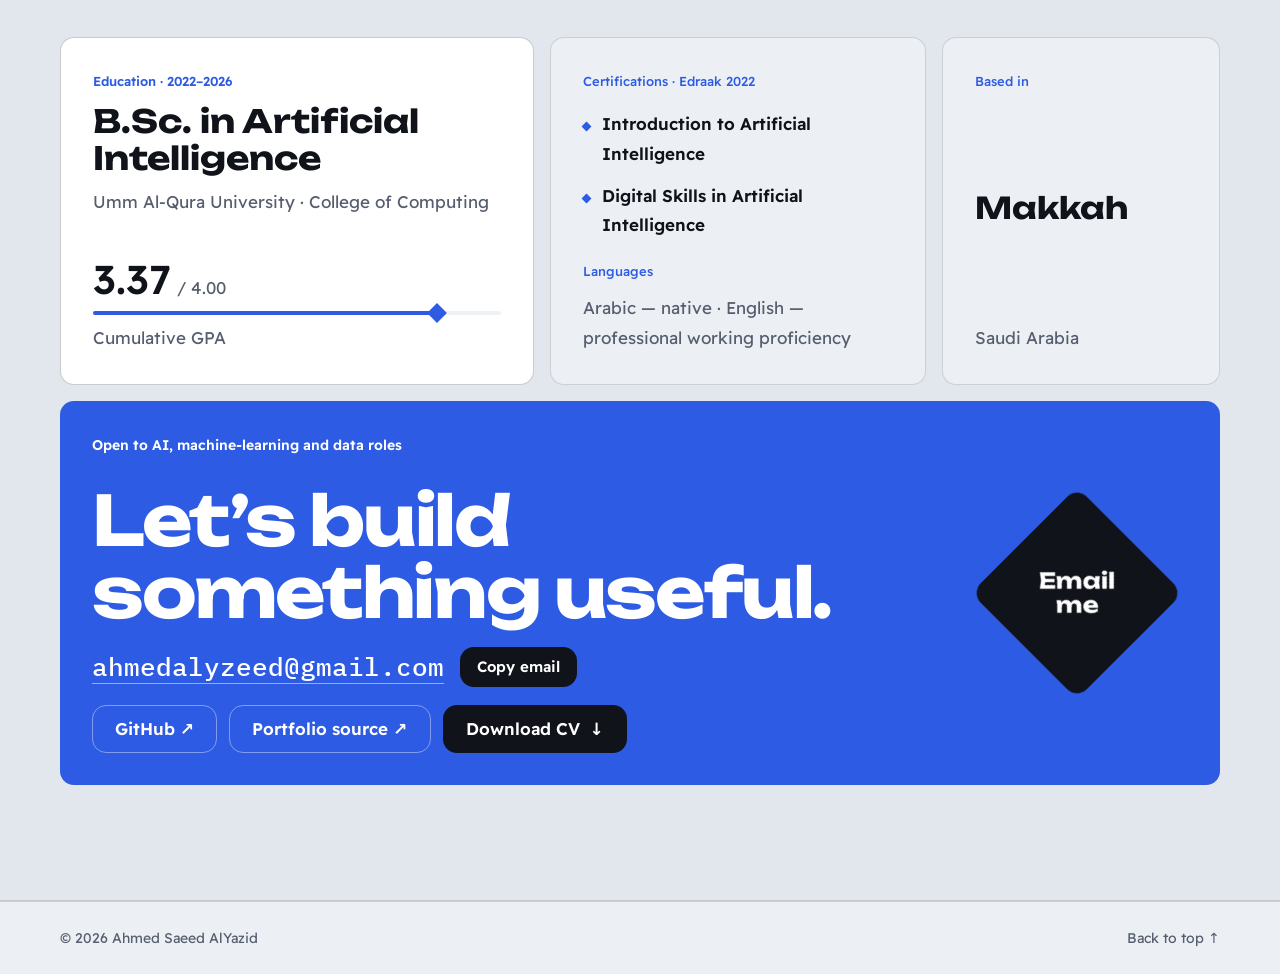
==== commit 81846937: "fix: QA pass — performance, accessibility and markup - Orbit loop measures once and moves nodes with" ====
--- a/index.html
+++ b/index.html
@@ -4,7 +4,7 @@
   <meta charset="utf-8" />
   <meta name="viewport" content="width=device-width, initial-scale=1, viewport-fit=cover" />
   <meta name="theme-color" content="#0e0f12" />
-  <title>Ahmed Saeed AlYazid — AI & Machine Learning</title>
+  <title>Ahmed Saeed AlYazid — AI &amp; Machine Learning</title>
   <meta name="description" content="Ahmed Saeed AlYazid, Artificial Intelligence graduate from Umm Al-Qura University: a production Arabic platform, controlled computer-vision research, and machine-learning models that run in the browser." />
   <meta name="author" content="Ahmed Saeed AlYazid" />
   <meta name="robots" content="index,follow" />
@@ -71,7 +71,7 @@
         <button type="button" class="theme-btn" id="themeToggle" aria-label="Switch to light theme" title="Switch to light theme">
           <svg viewBox="0 0 20 20" aria-hidden="true"><path class="half" d="M10 2.5 2.5 10 10 17.5Z"/><path class="edge" d="M10 2.5 17.5 10 10 17.5 2.5 10Z"/></svg>
         </button>
-        <a class="btn btn-accent btn-sm" data-cv href="assets/Ahmed_AlYazid_CV.pdf" target="_blank" rel="noreferrer" aria-label="Download CV"><span><span class="cv-word">Download </span>CV ↓</span></a>
+        <a class="btn btn-accent btn-sm" data-cv href="assets/Ahmed_AlYazid_CV.pdf" target="_blank" rel="noreferrer"><span><span class="cv-word">Download </span>CV <span aria-hidden="true">↓</span></span></a>
       </div>
     </div>
   </header>
@@ -119,7 +119,7 @@
               <div class="orbit-nodes"></div>
             </div>
             <div class="orbit-card" aria-live="polite">
-              <div class="orbit-card-head"><h3 class="orbit-card-title"></h3><button type="button" class="link-btn" id="orbitAll">Show all projects</button></div>
+              <div class="orbit-card-head"><h3 class="orbit-card-title">Four fields, five projects</h3><button type="button" class="link-btn" id="orbitAll">Show all projects</button></div>
               <p class="orbit-card-text"></p>
             </div>
           </div>
@@ -196,7 +196,7 @@
               <div class="row-actions">
                 <a class="btn btn-ink-line" href="https://github.com/Ahmed-AlYazid" target="_blank" rel="noreferrer">GitHub ↗</a>
                 <a class="btn btn-ink-line" href="https://github.com/Ahmed-AlYazid/ahmed-portfolio" target="_blank" rel="noreferrer">Portfolio source ↗</a>
-                <a class="btn btn-ink" data-cv href="assets/Ahmed_AlYazid_CV.pdf" target="_blank" rel="noreferrer">Download CV ↓</a>
+                <a class="btn btn-ink" data-cv href="assets/Ahmed_AlYazid_CV.pdf" target="_blank" rel="noreferrer">Download CV <span aria-hidden="true">↓</span></a>
               </div>
             </div>
             <a class="magnet" id="magnet" href="mailto:ahmedalyzeed@gmail.com"><span>Email<br />me</span></a>
@@ -244,29 +244,31 @@
     <form class="block lab-io" data-block="2" id="animalForm">
       <span class="lab-tag">Live lab · runs in your browser</span>
       <ul class="chips" id="animalClasses"><li>bear</li><li>cat</li><li>dog</li><li>elephant</li><li>goat</li><li>horse</li><li>lion</li><li>tiger</li><li>wolf</li></ul>
-      <label class="drop" for="animalFile">
+      <label class="drop">
         <input type="file" id="animalFile" accept="image/jpeg,image/png,image/webp" />
         <i class="dia dia-lg" aria-hidden="true"></i>
         <strong>Choose an animal photo</strong>
         <span>JPG, PNG or WebP · processed locally</span>
       </label>
-      <img class="animal-preview" id="animalPreview" alt="Selected photo" hidden />
+      <img class="animal-preview" id="animalPreview" src="data:," alt="Selected photo" hidden />
       <button class="btn btn-accent btn-block" type="submit">Classify image</button>
       <div class="result" role="status" aria-live="polite" id="animalResult"><span>Choose a photo of one of the nine classes.</span></div>
     </form>
 
     <div class="block lab-io" data-block="3">
       <span class="lab-tag">Live lab · runs in your browser</span>
-      <label class="range" for="dx"><span><span>Length (mm)</span><output id="dxv">3.95</output></span><input type="range" id="dx" min="3.79" max="6.9" step="0.01" value="3.95" /></label>
-      <label class="range" for="dy"><span><span>Width (mm)</span><output id="dyv">3.98</output></span><input type="range" id="dy" min="3.75" max="6.9" step="0.01" value="3.98" /></label>
-      <label class="range" for="dz"><span><span>Depth (mm)</span><output id="dzv">2.43</output></span><input type="range" id="dz" min="2.27" max="4.33" step="0.01" value="2.43" /></label>
+      <div class="range"><span><label for="dx">Length (mm)</label><output id="dxv" for="dx">3.95</output></span><input type="range" id="dx" min="3.79" max="6.9" step="0.01" value="3.95" /></div>
+      <div class="range"><span><label for="dy">Width (mm)</label><output id="dyv" for="dy">3.98</output></span><input type="range" id="dy" min="3.75" max="6.9" step="0.01" value="3.98" /></div>
+      <div class="range"><span><label for="dz">Depth (mm)</label><output id="dzv" for="dz">2.43</output></span><input type="range" id="dz" min="2.27" max="4.33" step="0.01" value="2.43" /></div>
+      <p class="range-note">Each range spans the smallest to largest diamond in the 500-row project data.</p>
       <div class="result" role="status" aria-live="polite"><b id="dPrice">$357</b><span id="dNote"></span></div>
     </div>
 
     <div class="block lab-io" data-block="4">
       <span class="lab-tag">Live lab · runs in your browser</span>
-      <label class="range" for="oh"><span><span>Height (cm)</span><output id="ohv">170</output></span><input type="range" id="oh" min="145" max="198" step="1" value="170" /></label>
-      <label class="range" for="ow"><span><span>Weight (kg)</span><output id="owv">75</output></span><input type="range" id="ow" min="39" max="165" step="1" value="75" /></label>
+      <div class="range"><span><label for="oh">Height (cm)</label><output id="ohv" for="oh">170</output></span><input type="range" id="oh" min="145" max="198" step="1" value="170" /></div>
+      <div class="range"><span><label for="ow">Weight (kg)</label><output id="owv" for="ow">75</output></span><input type="range" id="ow" min="39" max="165" step="1" value="75" /></div>
+      <p class="range-note">Height and weight run from the shortest to the tallest and the lightest to the heaviest person in the 2,086 records the model learned from.</p>
       <div class="toggles">
         <button type="button" class="toggle" data-flag="fam" aria-pressed="true"><i class="dia" aria-hidden="true"></i><span>Family history of overweight</span></button>
         <button type="button" class="toggle" data-flag="scc" aria-pressed="false"><i class="dia" aria-hidden="true"></i><span>Monitors calories</span></button>
@@ -277,14 +279,14 @@
   </div>
 
   <div class="drawer-shade" id="shade" hidden></div>
-  <aside class="drawer" id="drawer" role="dialog" aria-modal="true" aria-labelledby="drawerTitle" hidden>
+  <div class="drawer" id="drawer" role="dialog" aria-modal="true" aria-labelledby="drawerTitle" hidden>
     <div class="drawer-top"><span class="muted-ink" id="drawerKind"></span><button type="button" class="icon-btn" id="drawerClose" aria-label="Close">✕</button></div>
-    <h3 class="h3" id="drawerTitle"></h3>
+    <h3 class="h3" id="drawerTitle">Project</h3>
     <div class="drawer-body" id="drawerBody"></div>
     <div class="drawer-nav"><button type="button" id="drawerPrev"><small>← Previous</small><span></span></button><button type="button" id="drawerNext"><small>Next →</small><span></span></button></div>
-  </aside>
-
-
-  <script src="app.js"></script>
+  </div>
+
+
+  <script src="app.js" defer></script>
 </body>
 </html>
--- a/style.css
+++ b/style.css
@@ -147,7 +147,7 @@
 .muted-ink { color: var(--ink-muted); }
 .label { color: var(--accent); font-size: 13px; font-weight: 500; }
 .label-ink { color: var(--rust); font-size: 13px; font-weight: 600; }
-.label-acc { color: var(--accent-ink); font-size: 14px; font-weight: 600; opacity: .8; }
+.label-acc { color: var(--accent-ink); font-size: 14px; font-weight: 600; }
 .row-actions { display: flex; flex-wrap: wrap; align-items: center; gap: 10px 12px; }
 .chips { display: flex; flex-wrap: wrap; gap: 6px; }
 .chips li { padding: 5px 11px; border-radius: 8px; border: var(--stroke) solid var(--line-ink); font-size: 14px; }
@@ -262,6 +262,7 @@
 .range { display: flex; flex-direction: column; gap: 2px; font-size: 15px; font-weight: 600; }
 .range > span { display: flex; justify-content: space-between; }
 .range output { font: 500 15px/1.6 var(--mono); }
+.range-note { margin-top: -4px; color: var(--ink-muted); font-size: 13px; line-height: 1.5; }
 input[type=range] { -webkit-appearance: none; appearance: none; width: 100%; height: 28px; background: transparent; }
 input[type=range]::-webkit-slider-runnable-track { height: 4px; border-radius: 2px; background: color-mix(in srgb, var(--ink-text) 25%, transparent); }
 input[type=range]::-moz-range-track { height: 4px; border-radius: 2px; background: color-mix(in srgb, var(--ink-text) 25%, transparent); }
@@ -399,6 +400,10 @@
   *, *::before, *::after { animation: none !important; transition-duration: .001ms !important; }
 }
 @media (max-width: 420px) {
-  .cv-word { display: none; }
+  .cv-word { position: absolute; width: 1px; height: 1px; overflow: hidden; clip: rect(0 0 0 0); white-space: nowrap; }
   .brand { font-size: 17px; }
 }
+@media (max-width: 360px) {
+  .brand { font-size: 15px; gap: 7px; }
+  .top-row { gap: 8px; }
+}
